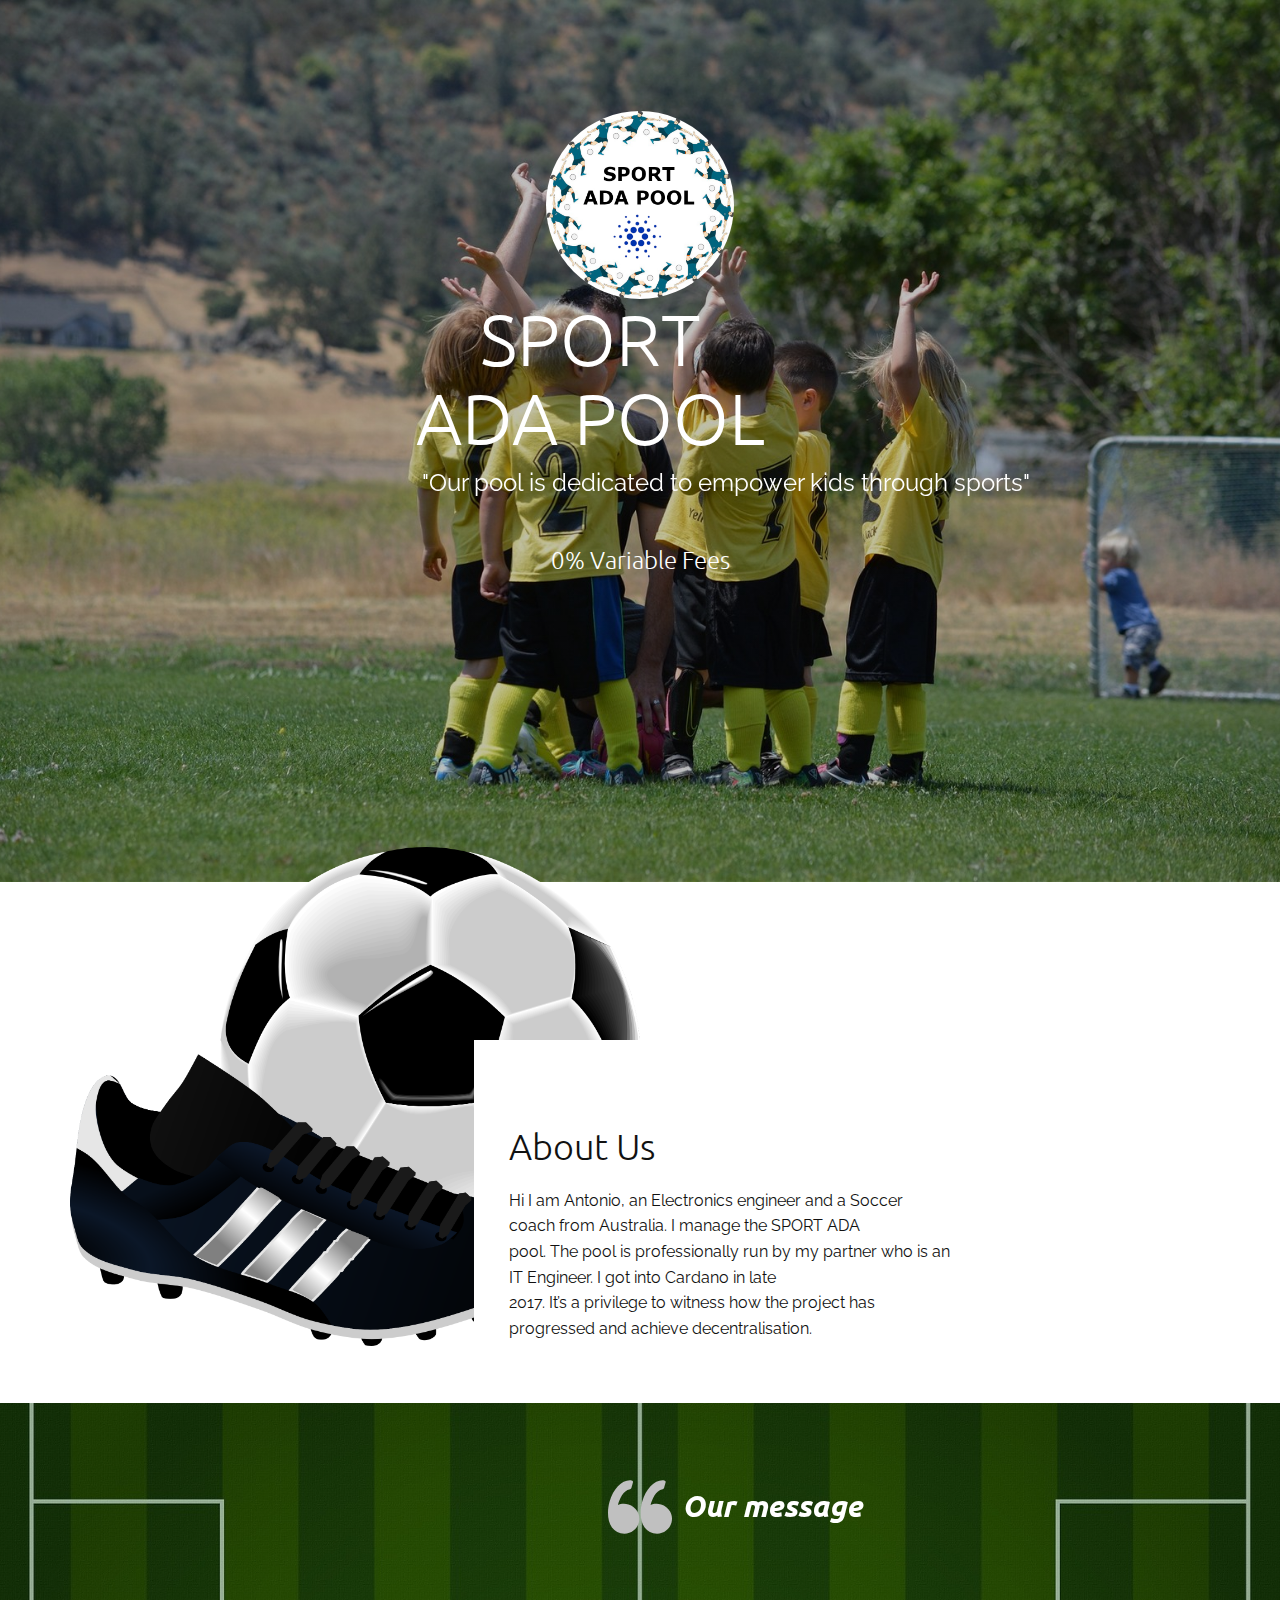
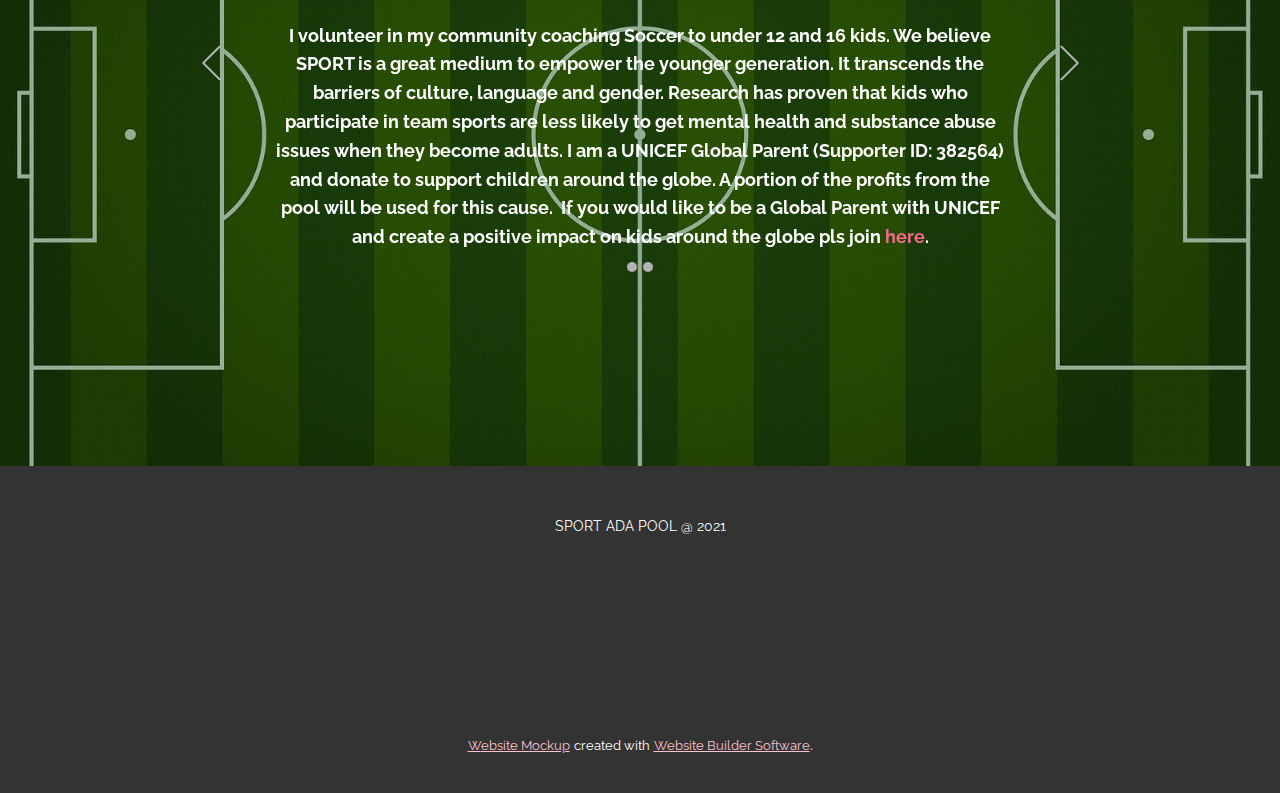
==== index.html @ 0da3d9bd "1st active site" ====
<!DOCTYPE html>
<html style="font-size: 16px;">
  <head>
    <meta name="viewport" content="width=device-width, initial-scale=1.0">
    <meta charset="utf-8">
    <meta name="keywords" content="About Us">
    <meta name="description" content="">
    <meta name="page_type" content="np-template-header-footer-from-plugin">
    <title>Page 1</title>
    <link rel="stylesheet" href="nicepage.css" media="screen">
<link rel="stylesheet" href="Page-1.css" media="screen">
    <script class="u-script" type="text/javascript" src="jquery.js" defer=""></script>
    <script class="u-script" type="text/javascript" src="nicepage.js" defer=""></script>
    <meta name="generator" content="Nicepage 3.3.3, nicepage.com">
    
    
    <link id="u-theme-google-font" rel="stylesheet" href="https://fonts.googleapis.com/css?family=Ubuntu:300,300i,400,400i,500,500i,700,700i|Raleway:100,100i,200,200i,300,300i,400,400i,500,500i,600,600i,700,700i,800,800i,900,900i">
    
    
    
    
    <script type="application/ld+json">{
		"@context": "http://schema.org",
		"@type": "Organization",
		"name": "",
		"url": "index.html"
}</script>
    <meta property="og:title" content="Page 1">
    <meta property="og:type" content="website">
    <meta name="theme-color" content="#f26a8c">
    <link rel="canonical" href="index.html">
    <meta property="og:url" content="index.html">
  </head>
  <body data-home-page="Page-1.html" data-home-page-title="Page 1" class="u-body u-overlap u-overlap-contrast u-overlap-transparent"><header class="u-align-left u-clearfix u-header u-header" id="sec-177f"><div class="u-clearfix u-sheet u-sheet-1"></div></header>
    <section class="u-clearfix u-image u-shading u-section-1" src="" data-image-width="1600" data-image-height="1067" id="sec-138b">
      <div class="u-clearfix u-sheet u-sheet-1">
        <div class="u-container-style u-group u-group-1">
          <div class="u-container-layout u-container-layout-1">
            <div alt="" class="u-image u-image-circle u-image-1" data-image-width="680" data-image-height="678"></div>
            <h1 class="u-align-center u-heading-font u-text u-title u-text-1">SPORT<br>ADA POOL
            </h1>
            <p class="u-align-right u-large-text u-text u-text-font u-text-variant u-text-2" data-animation-name="fadeIn" data-animation-duration="1000" data-animation-delay="0" data-animation-direction="Down">"Our pool is dedicated to empower kids through sports"</p>
            <h1 class="u-align-center u-heading-font u-text u-title u-text-3">0% Variable Fees</h1>
          </div>
        </div>
        <div class="u-clearfix u-custom-html u-expanded-width u-opacity u-opacity-75 u-custom-html-1">
          <iframe style="width:100%;height:50px" frameborder="0" scrolling="no" src="https://js.adapools.org/widget-wide.html?pool=9fa36f8ef20fb222a4cc159c14d8ba3375ea2b83093859cf006b8b19&amp;dark=true">&amp;amp;amp;amp;amp;amp;amp;amp;amp;amp;amp;amp;amp;amp;amp;amp;amp;amp;amp;amp;lt;a href="https://adapools.org/"&amp;amp;amp;amp;amp;amp;amp;amp;amp;amp;amp;amp;amp;amp;amp;amp;amp;amp;amp;amp;gt;ADApools - Cardano staking pools&amp;amp;amp;amp;amp;amp;amp;amp;amp;amp;amp;amp;amp;amp;amp;amp;amp;amp;amp;amp;lt;/a&amp;amp;amp;amp;amp;amp;amp;amp;amp;amp;amp;amp;amp;amp;amp;amp;amp;amp;amp;amp;gt;</iframe>
        </div>
      </div>
    </section>
    <section class="u-clearfix u-section-2" id="sec-ba29">
      <div class="u-clearfix u-sheet u-sheet-1">
        <img src="images/soccer-155947.png" alt="" class="u-image u-image-default u-image-1" data-image-width="1920" data-image-height="1681">
        <div class="u-clearfix u-expanded-width-md u-expanded-width-sm u-expanded-width-xs u-gutter-10 u-layout-wrap u-layout-wrap-1">
          <div class="u-layout">
            <div class="u-layout-row">
              <div class="u-container-style u-layout-cell u-right-cell u-size-60 u-layout-cell-1">
                <div class="u-container-layout u-container-layout-1">
                  <div class="u-container-style u-group u-white u-group-1">
                    <div class="u-container-layout u-container-layout-2">
                      <h2 class="u-text u-text-1">About Us</h2>
                      <p class="u-text u-text-2">Hi I am Antonio, an Electronics engineer and a Soccer coach from Australia. I manage the SPORT ADA<br>pool. The pool is professionally run by my partner who is an IT Engineer. I got into Cardano in late<br>2017. It’s a privilege to witness how the project has progressed and achieve decentralisation.
                      </p>
                    </div>
                  </div>
                </div>
              </div>
            </div>
          </div>
        </div>
      </div>
    </section>
    <section class="u-align-left u-clearfix u-image u-shading u-section-3" id="sec-13fc">
      <div class="u-clearfix u-sheet u-sheet-1">
        <div id="carousel-82ff" data-interval="5000" data-u-ride="carousel" class="u-carousel u-expanded-width-xs u-slider u-slider-1">
          <ol class="u-absolute-hcenter u-carousel-indicators u-carousel-indicators-1">
            <li data-u-target="#carousel-82ff" class="u-active u-grey-30 u-shape-circle" data-u-slide-to="0" style="width: 10px; height: 10px;"></li>
            <li data-u-target="#carousel-82ff" class="u-grey-30 u-shape-circle" data-u-slide-to="1" style="width: 10px; height: 10px;"></li>
          </ol>
          <div class="u-carousel-inner" role="listbox">
            <div class="u-active u-carousel-item u-container-style u-slide">
              <div class="u-container-layout u-valign-bottom u-container-layout-1"><span class="u-icon u-icon-circle u-text-grey-25 u-icon-1">
              <svg class="u-svg-link" preserveAspectRatio="xMidYMin slice" viewBox="0 0 95.333 95.332" style=""><use xmlns:xlink="http://www.w3.org/1999/xlink" xlink:href="#svg-3f56"></use></svg>
              <svg xmlns="http://www.w3.org/2000/svg" xmlns:xlink="http://www.w3.org/1999/xlink" version="1.1" xml:space="preserve" class="u-svg-content" viewBox="0 0 95.333 95.332" x="0px" y="0px" id="svg-3f56" style="enable-background:new 0 0 95.333 95.332;"><g><g><path d="M30.512,43.939c-2.348-0.676-4.696-1.019-6.98-1.019c-3.527,0-6.47,0.806-8.752,1.793    c2.2-8.054,7.485-21.951,18.013-23.516c0.975-0.145,1.774-0.85,2.04-1.799l2.301-8.23c0.194-0.696,0.079-1.441-0.318-2.045    s-1.035-1.007-1.75-1.105c-0.777-0.106-1.569-0.16-2.354-0.16c-12.637,0-25.152,13.19-30.433,32.076    c-3.1,11.08-4.009,27.738,3.627,38.223c4.273,5.867,10.507,9,18.529,9.313c0.033,0.001,0.065,0.002,0.098,0.002    c9.898,0,18.675-6.666,21.345-16.209c1.595-5.705,0.874-11.688-2.032-16.851C40.971,49.307,36.236,45.586,30.512,43.939z"></path><path d="M92.471,54.413c-2.875-5.106-7.61-8.827-13.334-10.474c-2.348-0.676-4.696-1.019-6.979-1.019    c-3.527,0-6.471,0.806-8.753,1.793c2.2-8.054,7.485-21.951,18.014-23.516c0.975-0.145,1.773-0.85,2.04-1.799l2.301-8.23    c0.194-0.696,0.079-1.441-0.318-2.045c-0.396-0.604-1.034-1.007-1.75-1.105c-0.776-0.106-1.568-0.16-2.354-0.16    c-12.637,0-25.152,13.19-30.434,32.076c-3.099,11.08-4.008,27.738,3.629,38.225c4.272,5.866,10.507,9,18.528,9.312    c0.033,0.001,0.065,0.002,0.099,0.002c9.897,0,18.675-6.666,21.345-16.209C96.098,65.559,95.376,59.575,92.471,54.413z"></path>
</g>
</g></svg>
            </span>
                <h3 class="u-text u-text-white u-text-1"><b>Our message</b>
                </h3>
                <p class="u-align-center u-large-text u-text u-text-variant u-text-white u-text-2"><b>I volunteer in my community coaching Soccer to under 12 and 16 kids. We believe SPORT is a great medium to empower the younger generation. It transcends the barriers of culture, language and gender. Research has proven that kids who participate in team sports are less likely to get mental health and substance abuse issues when they become adults. I am a UNICEF Global Parent (Supporter ID: 382564) and donate to support children around the globe. A portion of the profits from the pool will be used for this cause.&nbsp; If you would like to be a Global Parent with UNICEF and create a positive impact on kids around the globe pls join <a href="https://www.unicef.org.au/donate/donate-monthly" class="u-active-none u-border-none u-btn u-button-link u-button-style u-hover-none u-none u-text-palette-1-base u-btn-1" target="_blank">here</a>.</b>
                </p>
              </div>
            </div>
            <div class="u-align-center u-carousel-item u-container-style u-expanded-width-lg u-expanded-width-xl u-slide">
              <div class="u-container-layout u-valign-middle u-container-layout-2"><span class="u-icon u-icon-circle u-text-grey-25 u-icon-2">
              <svg class="u-svg-link" preserveAspectRatio="xMidYMin slice" viewBox="0 0 95.333 95.332" style=""><use xmlns:xlink="http://www.w3.org/1999/xlink" xlink:href="#svg-c304"></use></svg>
              <svg xmlns="http://www.w3.org/2000/svg" xmlns:xlink="http://www.w3.org/1999/xlink" version="1.1" xml:space="preserve" class="u-svg-content" viewBox="0 0 95.333 95.332" x="0px" y="0px" id="svg-c304" style="enable-background:new 0 0 95.333 95.332;"><g><g><path d="M30.512,43.939c-2.348-0.676-4.696-1.019-6.98-1.019c-3.527,0-6.47,0.806-8.752,1.793    c2.2-8.054,7.485-21.951,18.013-23.516c0.975-0.145,1.774-0.85,2.04-1.799l2.301-8.23c0.194-0.696,0.079-1.441-0.318-2.045    s-1.035-1.007-1.75-1.105c-0.777-0.106-1.569-0.16-2.354-0.16c-12.637,0-25.152,13.19-30.433,32.076    c-3.1,11.08-4.009,27.738,3.627,38.223c4.273,5.867,10.507,9,18.529,9.313c0.033,0.001,0.065,0.002,0.098,0.002    c9.898,0,18.675-6.666,21.345-16.209c1.595-5.705,0.874-11.688-2.032-16.851C40.971,49.307,36.236,45.586,30.512,43.939z"></path><path d="M92.471,54.413c-2.875-5.106-7.61-8.827-13.334-10.474c-2.348-0.676-4.696-1.019-6.979-1.019    c-3.527,0-6.471,0.806-8.753,1.793c2.2-8.054,7.485-21.951,18.014-23.516c0.975-0.145,1.773-0.85,2.04-1.799l2.301-8.23    c0.194-0.696,0.079-1.441-0.318-2.045c-0.396-0.604-1.034-1.007-1.75-1.105c-0.776-0.106-1.568-0.16-2.354-0.16    c-12.637,0-25.152,13.19-30.434,32.076c-3.099,11.08-4.008,27.738,3.629,38.225c4.272,5.866,10.507,9,18.528,9.312    c0.033,0.001,0.065,0.002,0.099,0.002c9.897,0,18.675-6.666,21.345-16.209C96.098,65.559,95.376,59.575,92.471,54.413z"></path>
</g>
</g></svg>
            </span>
                <p class="u-align-center u-large-text u-text u-text-variant u-text-3">"Lorem ipsum dolor sit amet, consectetur adipiscing elit, sed do eiusmod tempor incididunt ut labore et dolore magna aliqua. Ut enim ad minim veniam, quis nostrud exercitation ullamco laboris nisi ut aliquip ex ea commodo consequat. Duis aute irure dolor in reprehenderit in voluptate velit esse cillum dolore eu fugiat nulla pariatur.</p>
                <h6 class="u-align-center u-text u-text-4">President, CEO</h6>
                <h4 class="u-align-center u-text u-text-5">Connor Quinn<br>
                </h4>
              </div>
            </div>
          </div>
          <a class="u-absolute-vcenter u-carousel-control u-carousel-control-prev u-text-grey-30 u-carousel-control-1" href="#carousel-82ff" role="button" data-u-slide="prev">
            <span aria-hidden="true">
              <svg viewBox="0 0 477.175 477.175"><path d="M145.188,238.575l215.5-215.5c5.3-5.3,5.3-13.8,0-19.1s-13.8-5.3-19.1,0l-225.1,225.1c-5.3,5.3-5.3,13.8,0,19.1l225.1,225
                    c2.6,2.6,6.1,4,9.5,4s6.9-1.3,9.5-4c5.3-5.3,5.3-13.8,0-19.1L145.188,238.575z"></path></svg>
            </span>
            <span class="sr-only">+Previous</span>
          </a>
          <a class="u-absolute-vcenter u-carousel-control u-carousel-control-next u-text-grey-30 u-carousel-control-2" href="#carousel-82ff" role="button" data-u-slide="next">
            <span aria-hidden="true">
              <svg viewBox="0 0 477.175 477.175"><path d="M360.731,229.075l-225.1-225.1c-5.3-5.3-13.8-5.3-19.1,0s-5.3,13.8,0,19.1l215.5,215.5l-215.5,215.5
                    c-5.3,5.3-5.3,13.8,0,19.1c2.6,2.6,6.1,4,9.5,4c3.4,0,6.9-1.3,9.5-4l225.1-225.1C365.931,242.875,365.931,234.275,360.731,229.075z"></path></svg>
            </span>
            <span class="sr-only">+Next</span>
          </a>
        </div>
      </div>
    </section>
    
    
    <footer class="u-align-center u-clearfix u-footer u-grey-80 u-footer" id="sec-0db4"><div class="u-clearfix u-sheet u-sheet-1">
        <p class="u-small-text u-text u-text-variant u-text-1">SPORT ADA POOL @ 2021</p>
      </div></footer>
    <section class="u-backlink u-clearfix u-grey-80">
      <a class="u-link" href="https://nicepage.com/website-mockup" target="_blank">
        <span>Website Mockup</span>
      </a>
      <p class="u-text">
        <span>created with</span>
      </p>
      <a class="u-link" href="https://nicepage.com/" target="_blank">
        <span>Website Builder Software</span>
      </a>. 
    </section>
  </body>
</html>
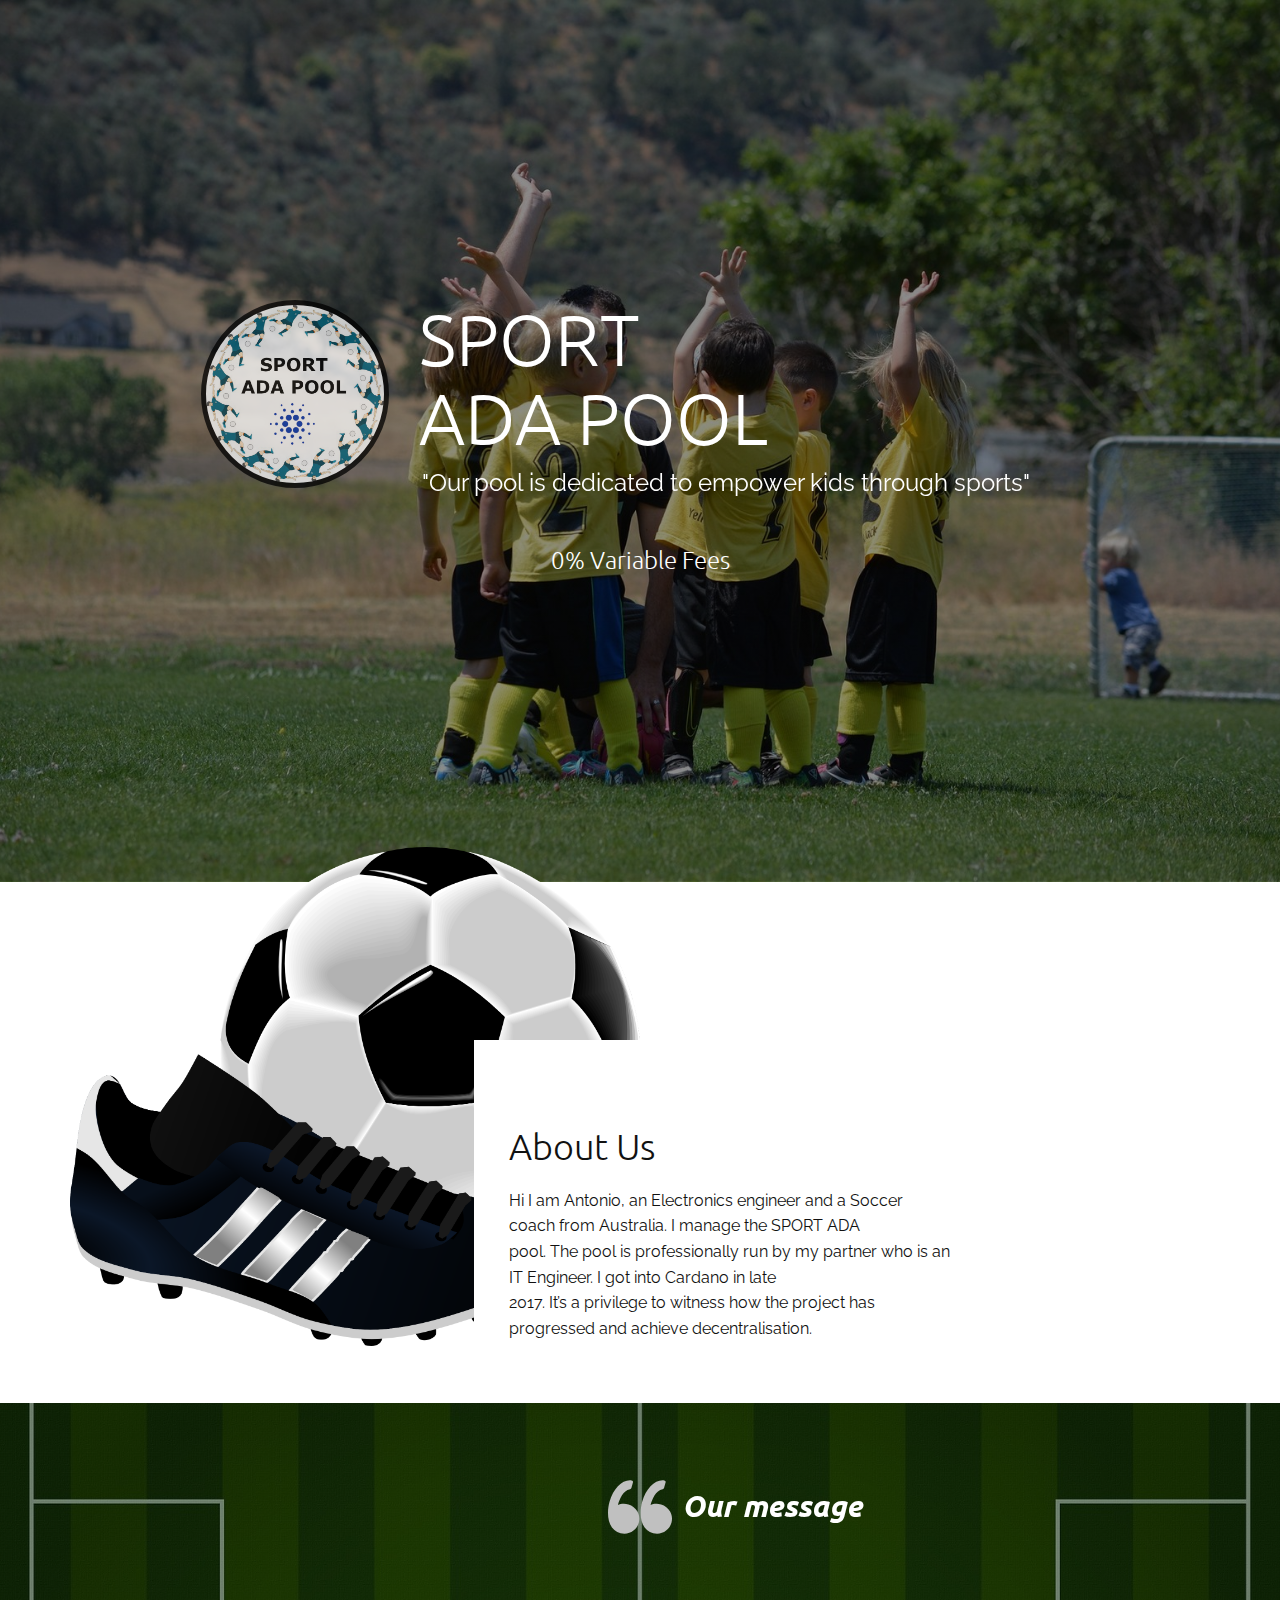
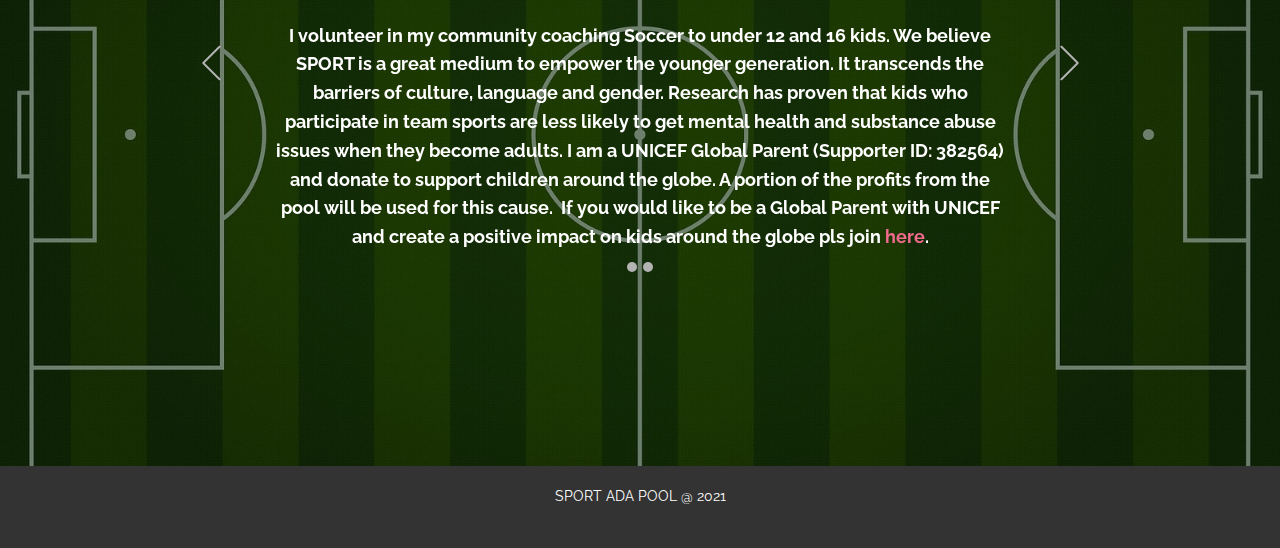
==== commit bfbe18eb: "m" ====
--- a/index.html
+++ b/index.html
@@ -6,12 +6,13 @@
     <meta name="keywords" content="About Us">
     <meta name="description" content="">
     <meta name="page_type" content="np-template-header-footer-from-plugin">
-    <title>Page 1</title>
+    <title>SPORT ADA POOL</title>
     <link rel="stylesheet" href="nicepage.css" media="screen">
-<link rel="stylesheet" href="Page-1.css" media="screen">
+<link rel="stylesheet" href="SPORT-ADA-POOL.css" media="screen">
     <script class="u-script" type="text/javascript" src="jquery.js" defer=""></script>
     <script class="u-script" type="text/javascript" src="nicepage.js" defer=""></script>
     <meta name="generator" content="Nicepage 3.3.3, nicepage.com">
+    <link rel="icon" href="images/favicon.jpg">
     
     
     <link id="u-theme-google-font" rel="stylesheet" href="https://fonts.googleapis.com/css?family=Ubuntu:300,300i,400,400i,500,500i,700,700i|Raleway:100,100i,200,200i,300,300i,400,400i,500,500i,600,600i,700,700i,800,800i,900,900i">
@@ -22,24 +23,24 @@
     <script type="application/ld+json">{
 		"@context": "http://schema.org",
 		"@type": "Organization",
-		"name": "",
+		"name": "SPORT ADA POOL",
 		"url": "index.html"
 }</script>
-    <meta property="og:title" content="Page 1">
+    <meta property="og:title" content="SPORT ADA POOL">
     <meta property="og:type" content="website">
     <meta name="theme-color" content="#f26a8c">
     <link rel="canonical" href="index.html">
     <meta property="og:url" content="index.html">
   </head>
-  <body data-home-page="Page-1.html" data-home-page-title="Page 1" class="u-body u-overlap u-overlap-contrast u-overlap-transparent"><header class="u-align-left u-clearfix u-header u-header" id="sec-177f"><div class="u-clearfix u-sheet u-sheet-1"></div></header>
+  <body data-home-page="SPORT-ADA-POOL.html" data-home-page-title="SPORT ADA POOL" class="u-body u-overlap u-overlap-contrast u-overlap-transparent"><header class="u-align-left u-clearfix u-header u-header" id="sec-177f"><div class="u-clearfix u-sheet u-sheet-1"></div></header>
     <section class="u-clearfix u-image u-shading u-section-1" src="" data-image-width="1600" data-image-height="1067" id="sec-138b">
       <div class="u-clearfix u-sheet u-sheet-1">
         <div class="u-container-style u-group u-group-1">
           <div class="u-container-layout u-container-layout-1">
-            <div alt="" class="u-image u-image-circle u-image-1" data-image-width="680" data-image-height="678"></div>
-            <h1 class="u-align-center u-heading-font u-text u-title u-text-1">SPORT<br>ADA POOL
+            <h1 class="u-align-left u-heading-font u-text u-title u-text-1">SPORT<br>ADA POOL
             </h1>
             <p class="u-align-right u-large-text u-text u-text-font u-text-variant u-text-2" data-animation-name="fadeIn" data-animation-duration="1000" data-animation-delay="0" data-animation-direction="Down">"Our pool is dedicated to empower kids through sports"</p>
+            <div alt="" class="u-border-5 u-border-black u-image u-image-circle u-opacity u-opacity-75 u-image-1" data-image-width="680" data-image-height="678"></div>
             <h1 class="u-align-center u-heading-font u-text u-title u-text-3">0% Variable Fees</h1>
           </div>
         </div>
@@ -127,16 +128,5 @@
     <footer class="u-align-center u-clearfix u-footer u-grey-80 u-footer" id="sec-0db4"><div class="u-clearfix u-sheet u-sheet-1">
         <p class="u-small-text u-text u-text-variant u-text-1">SPORT ADA POOL @ 2021</p>
       </div></footer>
-    <section class="u-backlink u-clearfix u-grey-80">
-      <a class="u-link" href="https://nicepage.com/website-mockup" target="_blank">
-        <span>Website Mockup</span>
-      </a>
-      <p class="u-text">
-        <span>created with</span>
-      </p>
-      <a class="u-link" href="https://nicepage.com/" target="_blank">
-        <span>Website Builder Software</span>
-      </a>. 
-    </section>
   </body>
 </html>--- a/nicepage.css
+++ b/nicepage.css
@@ -31251,12 +31251,12 @@
 }
 
 .u-footer .u-sheet-1 {
-  min-height: 230px;
+  min-height: 81px;
 }
 
 .u-footer .u-text-1 {
   width: 417px;
-  margin: 49px auto 60px;
+  margin: 19px auto 41px;
 }
 
 
--- a/SPORT-ADA-POOL.css
+++ b/SPORT-ADA-POOL.css
@@ -0,0 +1,450 @@
+.u-section-1 {
+  background-image: linear-gradient(0deg, rgba(0,0,0,0.45), rgba(0,0,0,0.45)), url("images/team-2444978_1920.jpg");
+  background-position: 50% 50%;
+}
+
+.u-section-1 .u-sheet-1 {
+  min-height: 881px;
+}
+
+.u-section-1 .u-group-1 {
+  width: 900px;
+  min-height: 720px;
+  margin: 31px auto 0;
+}
+
+.u-section-1 .u-container-layout-1 {
+  padding: 30px 60px;
+}
+
+.u-section-1 .u-text-1 {
+  margin: 238px 0 0 169px;
+}
+
+.u-section-1 .u-text-2 {
+  font-size: 1.5rem;
+  animation-duration: 1000ms;
+  margin: 7px 0 0;
+}
+
+.u-section-1 .u-image-1 {
+  width: 188px;
+  height: 188px;
+  background-image: url("images/hires.jpg");
+  background-position: 50% 50%;
+  margin: -203px auto 0 -49px;
+}
+
+.u-section-1 .u-text-3 {
+  font-size: 1.5rem;
+  width: 417px;
+  margin: 58px auto 0;
+}
+
+.u-section-1 .u-custom-html-1 {
+  min-height: 57px;
+  margin-top: 30px;
+  margin-bottom: 43px;
+}
+
+@media (max-width: 1199px) {
+  .u-section-1 .u-sheet-1 {
+    min-height: 726px;
+  }
+
+  .u-section-1 .u-image-1 {
+    margin-top: -73px;
+    margin-right: -34px;
+    margin-left: auto;
+  }
+
+  .u-section-1 .u-text-3 {
+    margin-top: -72px;
+  }
+
+  .u-section-1 .u-custom-html-1 {
+    min-height: 156px;
+    margin-top: -16px;
+    margin-bottom: 0;
+    height: auto;
+  }
+}
+
+@media (max-width: 991px) {
+  .u-section-1 .u-sheet-1 {
+    min-height: 556px;
+  }
+
+  .u-section-1 .u-group-1 {
+    width: 720px;
+  }
+
+  .u-section-1 .u-container-layout-1 {
+    padding-left: 30px;
+    padding-right: 30px;
+  }
+
+  .u-section-1 .u-text-1 {
+    margin-left: 49px;
+  }
+
+  .u-section-1 .u-image-1 {
+    margin-right: 0;
+  }
+}
+
+@media (max-width: 767px) {
+  .u-section-1 .u-sheet-1 {
+    min-height: 417px;
+  }
+
+  .u-section-1 .u-group-1 {
+    width: 540px;
+  }
+
+  .u-section-1 .u-container-layout-1 {
+    padding-left: 10px;
+    padding-right: 10px;
+  }
+
+  .u-section-1 .u-text-1 {
+    margin-left: 0;
+  }
+}
+
+@media (max-width: 575px) {
+  .u-section-1 .u-sheet-1 {
+    min-height: 263px;
+  }
+
+  .u-section-1 .u-group-1 {
+    width: 340px;
+  }
+
+  .u-section-1 .u-text-3 {
+    width: 320px;
+  }
+}.u-section-2 .u-sheet-1 {
+  min-height: 521px;
+}
+
+.u-section-2 .u-image-1 {
+  width: 570px;
+  height: 499px;
+  margin: -35px auto 0 0;
+}
+
+.u-section-2 .u-layout-wrap-1 {
+  width: 766px;
+  margin: -356px 0 0 auto;
+}
+
+.u-section-2 .u-layout-cell-1 {
+  min-height: 423px;
+}
+
+.u-section-2 .u-container-layout-1 {
+  padding: 30px;
+}
+
+.u-section-2 .u-group-1 {
+  width: 537px;
+  min-height: 333px;
+  background-image: none;
+  margin: 20px auto 0 0;
+}
+
+.u-section-2 .u-container-layout-2 {
+  padding: 30px 60px 30px 35px;
+}
+
+.u-section-2 .u-text-1 {
+  margin: 55px 0 0;
+}
+
+.u-section-2 .u-text-2 {
+  margin: 20px 0 0;
+}
+
+@media (max-width: 1199px) {
+  .u-section-2 .u-sheet-1 {
+    min-height: 628px;
+  }
+
+  .u-section-2 .u-image-1 {
+    width: 470px;
+    height: 411px;
+  }
+
+  .u-section-2 .u-layout-wrap-1 {
+    width: 820px;
+    margin-top: -268px;
+    margin-left: 60px;
+  }
+
+  .u-section-2 .u-group-1 {
+    width: 443px;
+    margin-left: -101px;
+  }
+}
+
+@media (max-width: 991px) {
+  .u-section-2 .u-sheet-1 {
+    min-height: 580px;
+  }
+
+  .u-section-2 .u-image-1 {
+    width: 360px;
+    height: 315px;
+  }
+
+  .u-section-2 .u-layout-wrap-1 {
+    margin-top: -172px;
+    margin-right: initial;
+    margin-left: initial;
+    width: auto;
+  }
+
+  .u-section-2 .u-layout-cell-1 {
+    min-height: 491px;
+  }
+
+  .u-section-2 .u-group-1 {
+    width: 416px;
+    margin-top: 38px;
+    margin-left: -86px;
+  }
+
+  .u-section-2 .u-container-layout-2 {
+    padding-left: 30px;
+    padding-right: 30px;
+  }
+}
+
+@media (max-width: 767px) {
+  .u-section-2 .u-sheet-1 {
+    min-height: 592px;
+  }
+
+  .u-section-2 .u-layout-wrap-1 {
+    margin-top: -93px;
+    width: auto;
+    margin-right: initial;
+    margin-left: initial;
+  }
+
+  .u-section-2 .u-layout-cell-1 {
+    min-height: 100px;
+  }
+
+  .u-section-2 .u-container-layout-1 {
+    padding-left: 10px;
+    padding-right: 10px;
+  }
+
+  .u-section-2 .u-group-1 {
+    width: 390px;
+    margin-top: -113px;
+    margin-left: auto;
+  }
+
+  .u-section-2 .u-container-layout-2 {
+    padding-left: 10px;
+    padding-right: 10px;
+  }
+}
+
+@media (max-width: 575px) {
+  .u-section-2 .u-sheet-1 {
+    min-height: 581px;
+  }
+
+  .u-section-2 .u-image-1 {
+    width: 340px;
+    height: 298px;
+  }
+
+  .u-section-2 .u-layout-wrap-1 {
+    margin-top: -6px;
+    width: auto;
+    margin-right: initial;
+    margin-left: initial;
+  }
+
+  .u-section-2 .u-layout-cell-1 {
+    min-height: auto;
+  }
+
+  .u-section-2 .u-group-1 {
+    width: 302px;
+  }
+}.u-section-3 {
+  background-image: linear-gradient(0deg, rgba(0,0,0,0.45), rgba(0,0,0,0.45)), url("images/soccer-field-4321814_1920.jpg");
+  background-position: 50% 50%;
+}
+
+.u-section-3 .u-sheet-1 {
+  min-height: 663px;
+}
+
+.u-section-3 .u-slider-1 {
+  min-height: 431px;
+  width: 893px;
+  margin: 42px auto 60px;
+}
+
+.u-section-3 .u-carousel-indicators-1 {
+  position: absolute;
+  bottom: 10px;
+}
+
+.u-section-3 .u-container-layout-1 {
+  padding: 30px 80px;
+}
+
+.u-section-3 .u-icon-1 {
+  height: 64px;
+  width: 64px;
+  margin: 0 auto;
+}
+
+.u-section-3 .u-text-1 {
+  font-style: italic;
+  margin: -51px 144px 0 408px;
+}
+
+.u-section-3 .u-text-2 {
+  font-size: 1.125rem;
+  margin: 98px 0 0;
+}
+
+.u-section-3 .u-btn-1 {
+  margin-top: 196px;
+  padding: 0;
+}
+
+.u-section-3 .u-container-layout-2 {
+  padding: 30px 80px;
+}
+
+.u-section-3 .u-icon-2 {
+  height: 64px;
+  width: 64px;
+  margin: 0 auto;
+}
+
+.u-section-3 .u-text-3 {
+  font-size: 1.125rem;
+  margin: 0 -80px;
+}
+
+.u-section-3 .u-text-4 {
+  font-weight: 700;
+  width: 232px;
+  margin: 35px auto 0;
+}
+
+.u-section-3 .u-text-5 {
+  width: 191px;
+  margin: 15px auto 0;
+}
+
+.u-section-3 .u-carousel-control-1 {
+  width: 35px;
+  height: 35px;
+}
+
+.u-section-3 .u-carousel-control-2 {
+  width: 35px;
+  height: 35px;
+}
+
+@media (max-width: 1199px) {
+  .u-section-3 .u-sheet-1 {
+    min-height: 547px;
+  }
+
+  .u-section-3 .u-text-1 {
+    margin-top: -42px;
+    margin-right: 114px;
+    margin-left: 308px;
+  }
+
+  .u-section-3 .u-text-2 {
+    margin-top: 26px;
+  }
+
+  .u-section-3 .u-text-3 {
+    margin-left: 0;
+    margin-right: 0;
+  }
+}
+
+@media (max-width: 991px) {
+  .u-section-3 .u-sheet-1 {
+    min-height: 419px;
+  }
+
+  .u-section-3 .u-slider-1 {
+    width: 720px;
+  }
+
+  .u-section-3 .u-container-layout-1 {
+    padding-left: 55px;
+    padding-right: 55px;
+  }
+
+  .u-section-3 .u-text-1 {
+    margin-right: 96px;
+    margin-left: 232px;
+  }
+
+  .u-section-3 .u-container-layout-2 {
+    padding-left: 55px;
+    padding-right: 55px;
+  }
+}
+
+@media (max-width: 767px) {
+  .u-section-3 .u-sheet-1 {
+    min-height: 314px;
+  }
+
+  .u-section-3 .u-slider-1 {
+    width: 540px;
+  }
+
+  .u-section-3 .u-container-layout-1 {
+    padding-left: 10px;
+    padding-right: 10px;
+  }
+
+  .u-section-3 .u-text-1 {
+    margin-right: 76px;
+    margin-left: 92px;
+  }
+
+  .u-section-3 .u-container-layout-2 {
+    padding-left: 10px;
+    padding-right: 10px;
+  }
+}
+
+@media (max-width: 575px) {
+  .u-section-3 .u-sheet-1 {
+    min-height: 198px;
+  }
+
+  .u-section-3 .u-slider-1 {
+    min-height: 565px;
+    height: auto;
+    margin-right: initial;
+    margin-left: initial;
+    width: auto;
+  }
+
+  .u-section-3 .u-text-1 {
+    margin-right: 47px;
+    margin-left: 0;
+  }
+}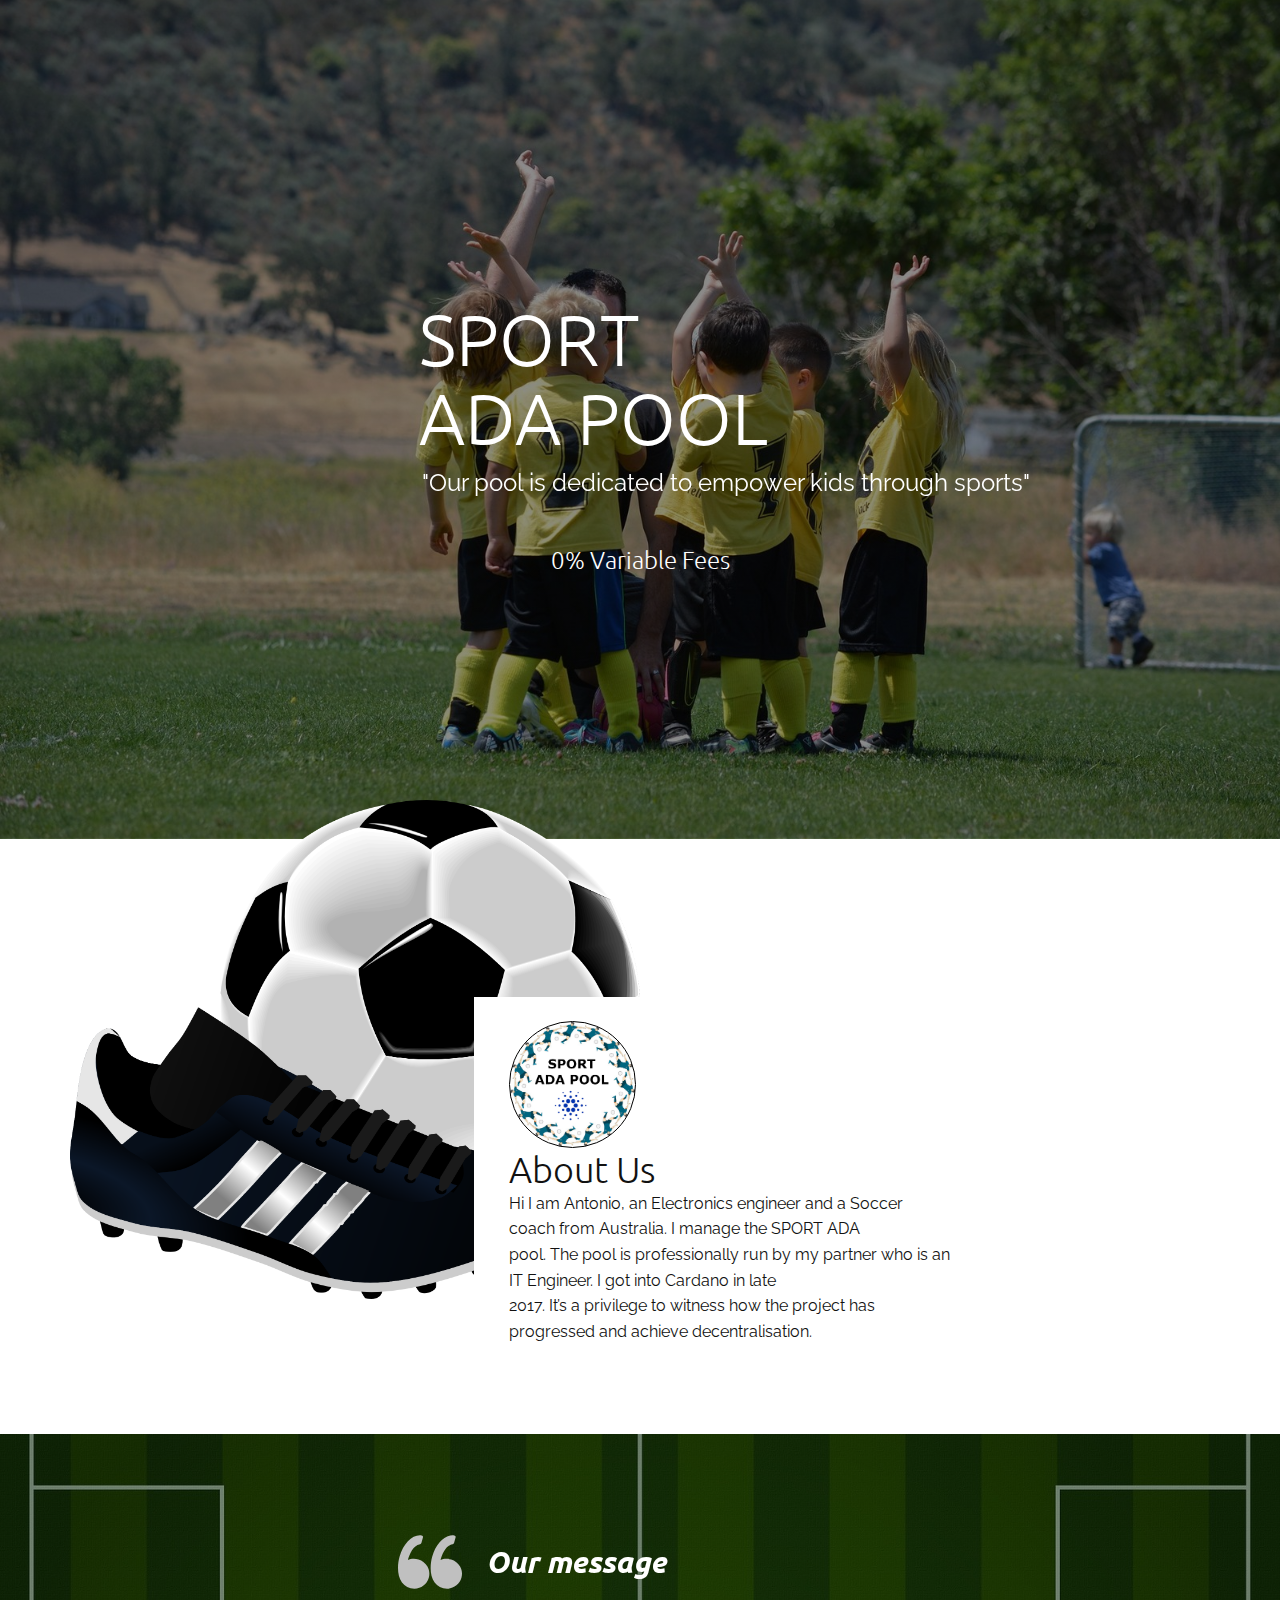
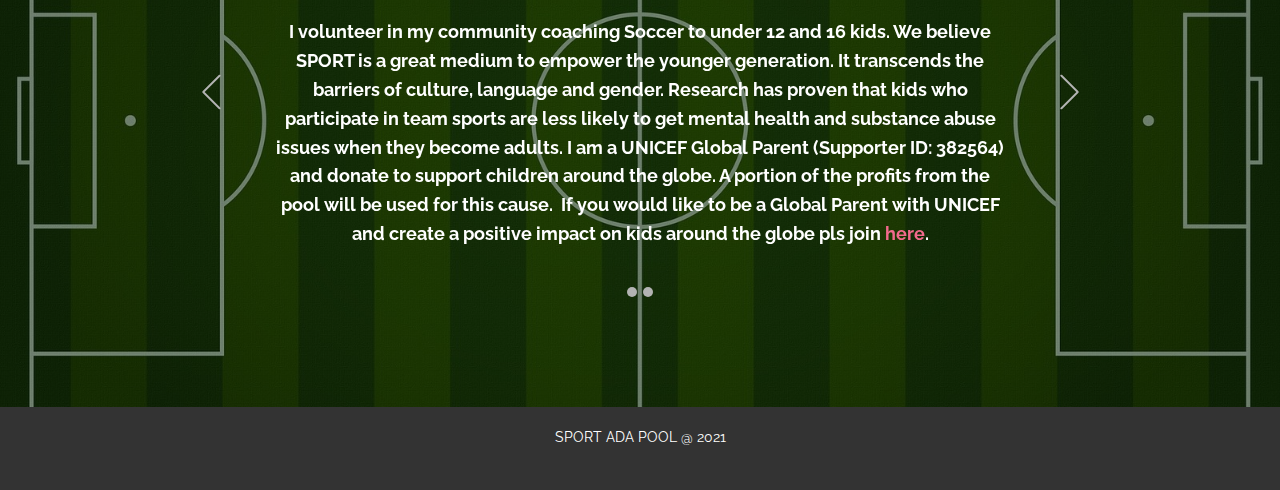
==== commit 3df7ab76: "m" ====
--- a/index.html
+++ b/index.html
@@ -40,12 +40,11 @@
             <h1 class="u-align-left u-heading-font u-text u-title u-text-1">SPORT<br>ADA POOL
             </h1>
             <p class="u-align-right u-large-text u-text u-text-font u-text-variant u-text-2" data-animation-name="fadeIn" data-animation-duration="1000" data-animation-delay="0" data-animation-direction="Down">"Our pool is dedicated to empower kids through sports"</p>
-            <div alt="" class="u-border-5 u-border-black u-image u-image-circle u-opacity u-opacity-75 u-image-1" data-image-width="680" data-image-height="678"></div>
             <h1 class="u-align-center u-heading-font u-text u-title u-text-3">0% Variable Fees</h1>
           </div>
         </div>
         <div class="u-clearfix u-custom-html u-expanded-width u-opacity u-opacity-75 u-custom-html-1">
-          <iframe style="width:100%;height:50px" frameborder="0" scrolling="no" src="https://js.adapools.org/widget-wide.html?pool=9fa36f8ef20fb222a4cc159c14d8ba3375ea2b83093859cf006b8b19&amp;dark=true">&amp;amp;amp;amp;amp;amp;amp;amp;amp;amp;amp;amp;amp;amp;amp;amp;amp;amp;amp;amp;lt;a href="https://adapools.org/"&amp;amp;amp;amp;amp;amp;amp;amp;amp;amp;amp;amp;amp;amp;amp;amp;amp;amp;amp;amp;gt;ADApools - Cardano staking pools&amp;amp;amp;amp;amp;amp;amp;amp;amp;amp;amp;amp;amp;amp;amp;amp;amp;amp;amp;amp;lt;/a&amp;amp;amp;amp;amp;amp;amp;amp;amp;amp;amp;amp;amp;amp;amp;amp;amp;amp;amp;amp;gt;</iframe>
+          <iframe style="width:100%;height:50px" frameborder="0" scrolling="no" src="https://js.adapools.org/widget-wide.html?pool=9fa36f8ef20fb222a4cc159c14d8ba3375ea2b83093859cf006b8b19&amp;dark=true">&amp;amp;amp;amp;amp;amp;amp;amp;amp;amp;amp;amp;amp;amp;amp;amp;amp;amp;amp;amp;amp;amp;lt;a href="https://adapools.org/"&amp;amp;amp;amp;amp;amp;amp;amp;amp;amp;amp;amp;amp;amp;amp;amp;amp;amp;amp;amp;amp;amp;gt;ADApools - Cardano staking pools&amp;amp;amp;amp;amp;amp;amp;amp;amp;amp;amp;amp;amp;amp;amp;amp;amp;amp;amp;amp;amp;amp;lt;/a&amp;amp;amp;amp;amp;amp;amp;amp;amp;amp;amp;amp;amp;amp;amp;amp;amp;amp;amp;amp;amp;amp;gt;</iframe>
         </div>
       </div>
     </section>
@@ -59,6 +58,7 @@
                 <div class="u-container-layout u-container-layout-1">
                   <div class="u-container-style u-group u-white u-group-1">
                     <div class="u-container-layout u-container-layout-2">
+                      <div alt="" class="u-border-1 u-border-black u-image u-image-circle u-image-2" data-image-width="680" data-image-height="678"></div>
                       <h2 class="u-text u-text-1">About Us</h2>
                       <p class="u-text u-text-2">Hi I am Antonio, an Electronics engineer and a Soccer coach from Australia. I manage the SPORT ADA<br>pool. The pool is professionally run by my partner who is an IT Engineer. I got into Cardano in late<br>2017. It’s a privilege to witness how the project has progressed and achieve decentralisation.
                       </p>
@@ -80,7 +80,7 @@
           </ol>
           <div class="u-carousel-inner" role="listbox">
             <div class="u-active u-carousel-item u-container-style u-slide">
-              <div class="u-container-layout u-valign-bottom u-container-layout-1"><span class="u-icon u-icon-circle u-text-grey-25 u-icon-1">
+              <div class="u-container-layout u-container-layout-1"><span class="u-icon u-icon-circle u-text-grey-25 u-icon-1">
               <svg class="u-svg-link" preserveAspectRatio="xMidYMin slice" viewBox="0 0 95.333 95.332" style=""><use xmlns:xlink="http://www.w3.org/1999/xlink" xlink:href="#svg-3f56"></use></svg>
               <svg xmlns="http://www.w3.org/2000/svg" xmlns:xlink="http://www.w3.org/1999/xlink" version="1.1" xml:space="preserve" class="u-svg-content" viewBox="0 0 95.333 95.332" x="0px" y="0px" id="svg-3f56" style="enable-background:new 0 0 95.333 95.332;"><g><g><path d="M30.512,43.939c-2.348-0.676-4.696-1.019-6.98-1.019c-3.527,0-6.47,0.806-8.752,1.793    c2.2-8.054,7.485-21.951,18.013-23.516c0.975-0.145,1.774-0.85,2.04-1.799l2.301-8.23c0.194-0.696,0.079-1.441-0.318-2.045    s-1.035-1.007-1.75-1.105c-0.777-0.106-1.569-0.16-2.354-0.16c-12.637,0-25.152,13.19-30.433,32.076    c-3.1,11.08-4.009,27.738,3.627,38.223c4.273,5.867,10.507,9,18.529,9.313c0.033,0.001,0.065,0.002,0.098,0.002    c9.898,0,18.675-6.666,21.345-16.209c1.595-5.705,0.874-11.688-2.032-16.851C40.971,49.307,36.236,45.586,30.512,43.939z"></path><path d="M92.471,54.413c-2.875-5.106-7.61-8.827-13.334-10.474c-2.348-0.676-4.696-1.019-6.979-1.019    c-3.527,0-6.471,0.806-8.753,1.793c2.2-8.054,7.485-21.951,18.014-23.516c0.975-0.145,1.773-0.85,2.04-1.799l2.301-8.23    c0.194-0.696,0.079-1.441-0.318-2.045c-0.396-0.604-1.034-1.007-1.75-1.105c-0.776-0.106-1.568-0.16-2.354-0.16    c-12.637,0-25.152,13.19-30.434,32.076c-3.099,11.08-4.008,27.738,3.629,38.225c4.272,5.866,10.507,9,18.528,9.312    c0.033,0.001,0.065,0.002,0.099,0.002c9.897,0,18.675-6.666,21.345-16.209C96.098,65.559,95.376,59.575,92.471,54.413z"></path>
 </g>
--- a/SPORT-ADA-POOL.css
+++ b/SPORT-ADA-POOL.css
@@ -4,7 +4,7 @@
 }
 
 .u-section-1 .u-sheet-1 {
-  min-height: 881px;
+  min-height: 838px;
 }
 
 .u-section-1 .u-group-1 {
@@ -27,35 +27,22 @@
   margin: 7px 0 0;
 }
 
-.u-section-1 .u-image-1 {
-  width: 188px;
-  height: 188px;
-  background-image: url("images/hires.jpg");
-  background-position: 50% 50%;
-  margin: -203px auto 0 -49px;
-}
-
 .u-section-1 .u-text-3 {
   font-size: 1.5rem;
   width: 417px;
-  margin: 58px auto 0;
+  margin: 43px auto 0;
 }
 
 .u-section-1 .u-custom-html-1 {
   min-height: 57px;
-  margin-top: 30px;
-  margin-bottom: 43px;
+  margin-top: -15px;
+  margin-bottom: 45px;
+  height: auto;
 }
 
 @media (max-width: 1199px) {
   .u-section-1 .u-sheet-1 {
-    min-height: 726px;
-  }
-
-  .u-section-1 .u-image-1 {
-    margin-top: -73px;
-    margin-right: -34px;
-    margin-left: auto;
+    min-height: 691px;
   }
 
   .u-section-1 .u-text-3 {
@@ -66,13 +53,12 @@
     min-height: 156px;
     margin-top: -16px;
     margin-bottom: 0;
-    height: auto;
   }
 }
 
 @media (max-width: 991px) {
   .u-section-1 .u-sheet-1 {
-    min-height: 556px;
+    min-height: 529px;
   }
 
   .u-section-1 .u-group-1 {
@@ -87,15 +73,11 @@
   .u-section-1 .u-text-1 {
     margin-left: 49px;
   }
-
-  .u-section-1 .u-image-1 {
-    margin-right: 0;
-  }
 }
 
 @media (max-width: 767px) {
   .u-section-1 .u-sheet-1 {
-    min-height: 417px;
+    min-height: 397px;
   }
 
   .u-section-1 .u-group-1 {
@@ -114,7 +96,7 @@
 
 @media (max-width: 575px) {
   .u-section-1 .u-sheet-1 {
-    min-height: 263px;
+    min-height: 250px;
   }
 
   .u-section-1 .u-group-1 {
@@ -125,22 +107,22 @@
     width: 320px;
   }
 }.u-section-2 .u-sheet-1 {
-  min-height: 521px;
+  min-height: 592px;
 }
 
 .u-section-2 .u-image-1 {
   width: 570px;
   height: 499px;
-  margin: -35px auto 0 0;
+  margin: -39px auto 0 0;
 }
 
 .u-section-2 .u-layout-wrap-1 {
   width: 766px;
-  margin: -356px 0 0 auto;
+  margin: -352px 0 30px auto;
 }
 
 .u-section-2 .u-layout-cell-1 {
-  min-height: 423px;
+  min-height: 464px;
 }
 
 .u-section-2 .u-container-layout-1 {
@@ -149,7 +131,7 @@
 
 .u-section-2 .u-group-1 {
   width: 537px;
-  min-height: 333px;
+  min-height: 374px;
   background-image: none;
   margin: 20px auto 0 0;
 }
@@ -158,12 +140,20 @@
   padding: 30px 60px 30px 35px;
 }
 
+.u-section-2 .u-image-2 {
+  width: 127px;
+  height: 127px;
+  background-image: url("images/hires.jpg");
+  background-position: 50% 50%;
+  margin: -6px auto 0 0;
+}
+
 .u-section-2 .u-text-1 {
-  margin: 55px 0 0;
+  margin: 0;
 }
 
 .u-section-2 .u-text-2 {
-  margin: 20px 0 0;
+  margin: 0;
 }
 
 @media (max-width: 1199px) {
@@ -178,7 +168,7 @@
 
   .u-section-2 .u-layout-wrap-1 {
     width: 820px;
-    margin-top: -268px;
+    margin-top: -264px;
     margin-left: 60px;
   }
 
@@ -186,6 +176,16 @@
     width: 443px;
     margin-left: -101px;
   }
+
+  .u-section-2 .u-image-2 {
+    margin-top: -116px;
+    margin-right: 62px;
+    margin-left: auto;
+  }
+
+  .u-section-2 .u-text-1 {
+    margin-top: 110px;
+  }
 }
 
 @media (max-width: 991px) {
@@ -199,7 +199,7 @@
   }
 
   .u-section-2 .u-layout-wrap-1 {
-    margin-top: -172px;
+    margin-top: -168px;
     margin-right: initial;
     margin-left: initial;
     width: auto;
@@ -227,7 +227,7 @@
   }
 
   .u-section-2 .u-layout-wrap-1 {
-    margin-top: -93px;
+    margin-top: -89px;
     width: auto;
     margin-right: initial;
     margin-left: initial;
@@ -252,6 +252,14 @@
     padding-left: 10px;
     padding-right: 10px;
   }
+
+  .u-section-2 .u-image-2 {
+    margin-top: -156px;
+  }
+
+  .u-section-2 .u-text-1 {
+    margin-top: 150px;
+  }
 }
 
 @media (max-width: 575px) {
@@ -265,7 +273,7 @@
   }
 
   .u-section-2 .u-layout-wrap-1 {
-    margin-top: -6px;
+    margin-top: -2px;
     width: auto;
     margin-right: initial;
     margin-left: initial;
@@ -278,13 +286,21 @@
   .u-section-2 .u-group-1 {
     width: 302px;
   }
+
+  .u-section-2 .u-image-2 {
+    margin-top: -106px;
+  }
+
+  .u-section-2 .u-text-1 {
+    margin-top: 100px;
+  }
 }.u-section-3 {
   background-image: linear-gradient(0deg, rgba(0,0,0,0.45), rgba(0,0,0,0.45)), url("images/soccer-field-4321814_1920.jpg");
   background-position: 50% 50%;
 }
 
 .u-section-3 .u-sheet-1 {
-  min-height: 663px;
+  min-height: 573px;
 }
 
 .u-section-3 .u-slider-1 {
@@ -305,17 +321,18 @@
 .u-section-3 .u-icon-1 {
   height: 64px;
   width: 64px;
-  margin: 0 auto;
+  margin: 24px auto 0 124px;
 }
 
 .u-section-3 .u-text-1 {
   font-style: italic;
-  margin: -51px 144px 0 408px;
+  margin: -50px 340px 0 212px;
 }
 
 .u-section-3 .u-text-2 {
   font-size: 1.125rem;
-  margin: 98px 0 0;
+  background-image: none;
+  margin: 38px 0 0;
 }
 
 .u-section-3 .u-btn-1 {
@@ -361,13 +378,13 @@
 
 @media (max-width: 1199px) {
   .u-section-3 .u-sheet-1 {
-    min-height: 547px;
+    min-height: 472px;
   }
 
   .u-section-3 .u-text-1 {
     margin-top: -42px;
     margin-right: 114px;
-    margin-left: 308px;
+    margin-left: 112px;
   }
 
   .u-section-3 .u-text-2 {
@@ -382,7 +399,7 @@
 
 @media (max-width: 991px) {
   .u-section-3 .u-sheet-1 {
-    min-height: 419px;
+    min-height: 362px;
   }
 
   .u-section-3 .u-slider-1 {
@@ -396,7 +413,7 @@
 
   .u-section-3 .u-text-1 {
     margin-right: 96px;
-    margin-left: 232px;
+    margin-left: 52px;
   }
 
   .u-section-3 .u-container-layout-2 {
@@ -407,7 +424,7 @@
 
 @media (max-width: 767px) {
   .u-section-3 .u-sheet-1 {
-    min-height: 314px;
+    min-height: 272px;
   }
 
   .u-section-3 .u-slider-1 {
@@ -421,7 +438,7 @@
 
   .u-section-3 .u-text-1 {
     margin-right: 76px;
-    margin-left: 92px;
+    margin-left: 0;
   }
 
   .u-section-3 .u-container-layout-2 {
@@ -432,7 +449,7 @@
 
 @media (max-width: 575px) {
   .u-section-3 .u-sheet-1 {
-    min-height: 198px;
+    min-height: 171px;
   }
 
   .u-section-3 .u-slider-1 {
@@ -445,6 +462,5 @@
 
   .u-section-3 .u-text-1 {
     margin-right: 47px;
-    margin-left: 0;
   }
 }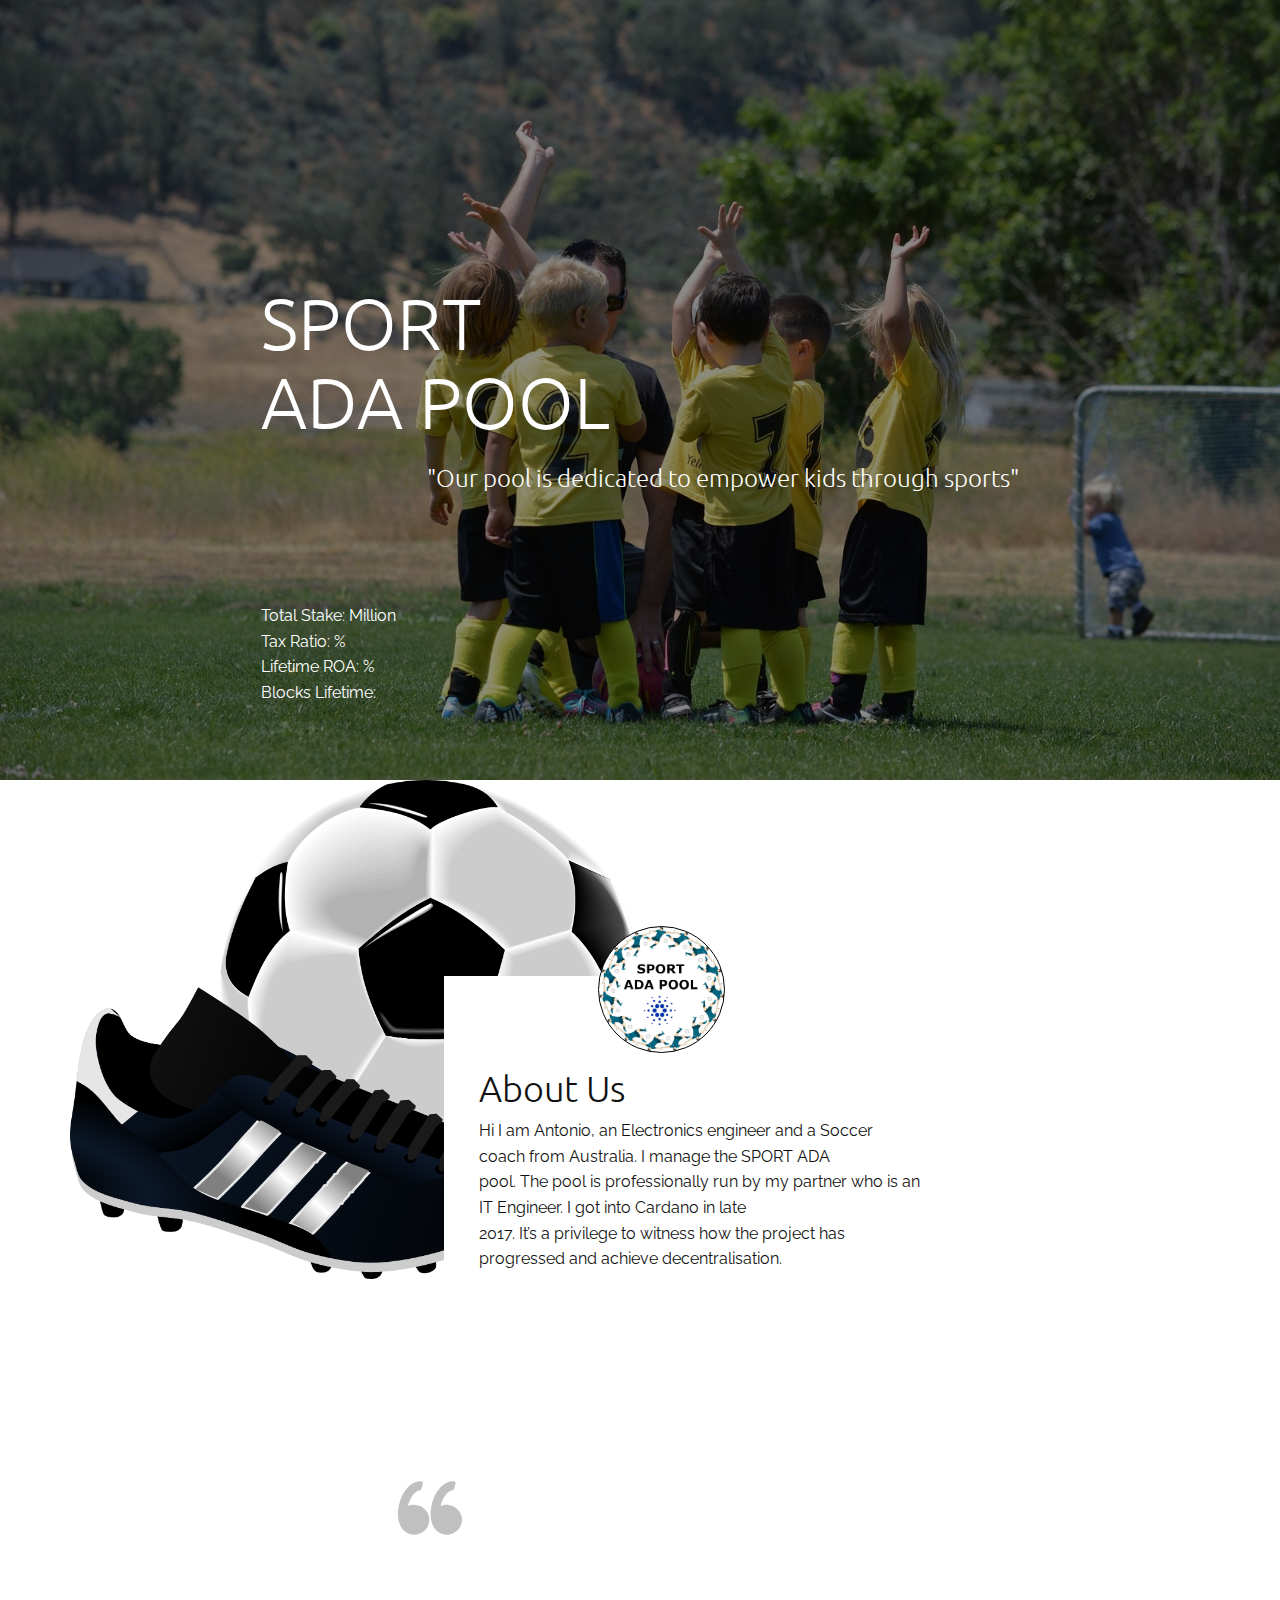
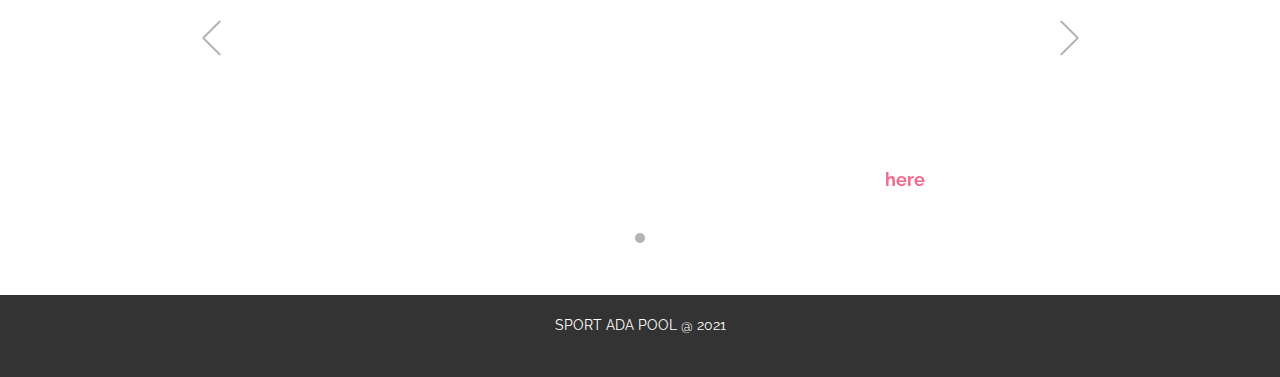
==== commit 35511a9c: "m" ====
--- a/index.html
+++ b/index.html
@@ -13,7 +13,6 @@
     <script class="u-script" type="text/javascript" src="nicepage.js" defer=""></script>
     <meta name="generator" content="Nicepage 3.3.3, nicepage.com">
     <link rel="icon" href="images/favicon.jpg">
-    
     
     <link id="u-theme-google-font" rel="stylesheet" href="https://fonts.googleapis.com/css?family=Ubuntu:300,300i,400,400i,500,500i,700,700i|Raleway:100,100i,200,200i,300,300i,400,400i,500,500i,600,600i,700,700i,800,800i,900,900i">
     
@@ -35,35 +34,43 @@
   <body data-home-page="SPORT-ADA-POOL.html" data-home-page-title="SPORT ADA POOL" class="u-body u-overlap u-overlap-contrast u-overlap-transparent"><header class="u-align-left u-clearfix u-header u-header" id="sec-177f"><div class="u-clearfix u-sheet u-sheet-1"></div></header>
     <section class="u-clearfix u-image u-shading u-section-1" src="" data-image-width="1600" data-image-height="1067" id="sec-138b">
       <div class="u-clearfix u-sheet u-sheet-1">
-        <div class="u-container-style u-group u-group-1">
+        <div class="u-container-style u-expanded-width-md u-expanded-width-sm u-expanded-width-xs u-group u-group-1">
           <div class="u-container-layout u-container-layout-1">
             <h1 class="u-align-left u-heading-font u-text u-title u-text-1">SPORT<br>ADA POOL
             </h1>
-            <p class="u-align-right u-large-text u-text u-text-font u-text-variant u-text-2" data-animation-name="fadeIn" data-animation-duration="1000" data-animation-delay="0" data-animation-direction="Down">"Our pool is dedicated to empower kids through sports"</p>
-            <h1 class="u-align-center u-heading-font u-text u-title u-text-3">0% Variable Fees</h1>
+            <h4 class="u-align-left-md u-align-left-sm u-align-left-xs u-align-right-lg u-align-right-xl u-text u-text-2">"Our pool is dedicated to empower kids through sports"</h4>
+            <div class="u-clearfix u-custom-html u-custom-html-1">
+              <script src="https://ajax.googleapis.com/ajax/libs/jquery/3.4.1/jquery.min.js"></script>
+              <script> $.getJSON('https://js.adapools.org/pools/9fa36f8ef20fb222a4cc159c14d8ba3375ea2b83093859cf006b8b19/summary.json', function(data) { 
+$.each( data.data, function( i, val ) { 
+		a=new Array('tax_fix','pledge','total_stake');
+		if(a.includes(i))  val=Math.round(parseInt(val)/1000000);
+		if(i=='blocks_lifetime') val=parseInt(val) + parseInt(data.data.blocks_epoch);
+		$('#9fa36f8ef20fb222a4cc159c14d8ba3375ea2b83093859cf006b8b19_'+i).html(val).text();   
+}); 
+		}); </script> Total Stake: <span id="9fa36f8ef20fb222a4cc159c14d8ba3375ea2b83093859cf006b8b19_total_stake"></span>Million<br> Tax Ratio: <span id="9fa36f8ef20fb222a4cc159c14d8ba3375ea2b83093859cf006b8b19_tax_ratio"></span>%<br> Lifetime ROA: <span id="9fa36f8ef20fb222a4cc159c14d8ba3375ea2b83093859cf006b8b19_roa_lifetime"></span>%<br> Blocks Lifetime: <span id="9fa36f8ef20fb222a4cc159c14d8ba3375ea2b83093859cf006b8b19_blocks_lifetime"></span>
+              <br>
+            </div>
           </div>
-        </div>
-        <div class="u-clearfix u-custom-html u-expanded-width u-opacity u-opacity-75 u-custom-html-1">
-          <iframe style="width:100%;height:50px" frameborder="0" scrolling="no" src="https://js.adapools.org/widget-wide.html?pool=9fa36f8ef20fb222a4cc159c14d8ba3375ea2b83093859cf006b8b19&amp;dark=true">&amp;amp;amp;amp;amp;amp;amp;amp;amp;amp;amp;amp;amp;amp;amp;amp;amp;amp;amp;amp;amp;amp;lt;a href="https://adapools.org/"&amp;amp;amp;amp;amp;amp;amp;amp;amp;amp;amp;amp;amp;amp;amp;amp;amp;amp;amp;amp;amp;amp;gt;ADApools - Cardano staking pools&amp;amp;amp;amp;amp;amp;amp;amp;amp;amp;amp;amp;amp;amp;amp;amp;amp;amp;amp;amp;amp;amp;lt;/a&amp;amp;amp;amp;amp;amp;amp;amp;amp;amp;amp;amp;amp;amp;amp;amp;amp;amp;amp;amp;amp;amp;gt;</iframe>
         </div>
       </div>
     </section>
     <section class="u-clearfix u-section-2" id="sec-ba29">
-      <div class="u-clearfix u-sheet u-sheet-1">
+      <div class="u-clearfix u-sheet u-valign-middle u-sheet-1">
         <img src="images/soccer-155947.png" alt="" class="u-image u-image-default u-image-1" data-image-width="1920" data-image-height="1681">
-        <div class="u-clearfix u-expanded-width-md u-expanded-width-sm u-expanded-width-xs u-gutter-10 u-layout-wrap u-layout-wrap-1">
+        <div class="u-clearfix u-expanded-width-xs u-gutter-10 u-layout-wrap u-layout-wrap-1">
           <div class="u-layout">
             <div class="u-layout-row">
               <div class="u-container-style u-layout-cell u-right-cell u-size-60 u-layout-cell-1">
-                <div class="u-container-layout u-container-layout-1">
+                <div class="u-container-layout u-valign-top-lg u-valign-top-md u-valign-top-sm u-valign-top-xs u-container-layout-1">
                   <div class="u-container-style u-group u-white u-group-1">
                     <div class="u-container-layout u-container-layout-2">
-                      <div alt="" class="u-border-1 u-border-black u-image u-image-circle u-image-2" data-image-width="680" data-image-height="678"></div>
                       <h2 class="u-text u-text-1">About Us</h2>
                       <p class="u-text u-text-2">Hi I am Antonio, an Electronics engineer and a Soccer coach from Australia. I manage the SPORT ADA<br>pool. The pool is professionally run by my partner who is an IT Engineer. I got into Cardano in late<br>2017. It’s a privilege to witness how the project has progressed and achieve decentralisation.
                       </p>
                     </div>
                   </div>
+                  <div alt="" class="u-border-1 u-border-black u-image u-image-circle u-image-2" data-image-width="680" data-image-height="678"></div>
                 </div>
               </div>
             </div>
@@ -71,12 +78,11 @@
         </div>
       </div>
     </section>
-    <section class="u-align-left u-clearfix u-image u-shading u-section-3" id="sec-13fc">
-      <div class="u-clearfix u-sheet u-sheet-1">
+    <section class="skrollable u-align-left u-clearfix u-image u-parallax u-shading u-section-3" id="sec-13fc">
+      <div class="u-clearfix u-sheet u-valign-middle u-sheet-1">
         <div id="carousel-82ff" data-interval="5000" data-u-ride="carousel" class="u-carousel u-expanded-width-xs u-slider u-slider-1">
           <ol class="u-absolute-hcenter u-carousel-indicators u-carousel-indicators-1">
             <li data-u-target="#carousel-82ff" class="u-active u-grey-30 u-shape-circle" data-u-slide-to="0" style="width: 10px; height: 10px;"></li>
-            <li data-u-target="#carousel-82ff" class="u-grey-30 u-shape-circle" data-u-slide-to="1" style="width: 10px; height: 10px;"></li>
           </ol>
           <div class="u-carousel-inner" role="listbox">
             <div class="u-active u-carousel-item u-container-style u-slide">
@@ -90,19 +96,6 @@
                 </h3>
                 <p class="u-align-center u-large-text u-text u-text-variant u-text-white u-text-2"><b>I volunteer in my community coaching Soccer to under 12 and 16 kids. We believe SPORT is a great medium to empower the younger generation. It transcends the barriers of culture, language and gender. Research has proven that kids who participate in team sports are less likely to get mental health and substance abuse issues when they become adults. I am a UNICEF Global Parent (Supporter ID: 382564) and donate to support children around the globe. A portion of the profits from the pool will be used for this cause.&nbsp; If you would like to be a Global Parent with UNICEF and create a positive impact on kids around the globe pls join <a href="https://www.unicef.org.au/donate/donate-monthly" class="u-active-none u-border-none u-btn u-button-link u-button-style u-hover-none u-none u-text-palette-1-base u-btn-1" target="_blank">here</a>.</b>
                 </p>
-              </div>
-            </div>
-            <div class="u-align-center u-carousel-item u-container-style u-expanded-width-lg u-expanded-width-xl u-slide">
-              <div class="u-container-layout u-valign-middle u-container-layout-2"><span class="u-icon u-icon-circle u-text-grey-25 u-icon-2">
-              <svg class="u-svg-link" preserveAspectRatio="xMidYMin slice" viewBox="0 0 95.333 95.332" style=""><use xmlns:xlink="http://www.w3.org/1999/xlink" xlink:href="#svg-c304"></use></svg>
-              <svg xmlns="http://www.w3.org/2000/svg" xmlns:xlink="http://www.w3.org/1999/xlink" version="1.1" xml:space="preserve" class="u-svg-content" viewBox="0 0 95.333 95.332" x="0px" y="0px" id="svg-c304" style="enable-background:new 0 0 95.333 95.332;"><g><g><path d="M30.512,43.939c-2.348-0.676-4.696-1.019-6.98-1.019c-3.527,0-6.47,0.806-8.752,1.793    c2.2-8.054,7.485-21.951,18.013-23.516c0.975-0.145,1.774-0.85,2.04-1.799l2.301-8.23c0.194-0.696,0.079-1.441-0.318-2.045    s-1.035-1.007-1.75-1.105c-0.777-0.106-1.569-0.16-2.354-0.16c-12.637,0-25.152,13.19-30.433,32.076    c-3.1,11.08-4.009,27.738,3.627,38.223c4.273,5.867,10.507,9,18.529,9.313c0.033,0.001,0.065,0.002,0.098,0.002    c9.898,0,18.675-6.666,21.345-16.209c1.595-5.705,0.874-11.688-2.032-16.851C40.971,49.307,36.236,45.586,30.512,43.939z"></path><path d="M92.471,54.413c-2.875-5.106-7.61-8.827-13.334-10.474c-2.348-0.676-4.696-1.019-6.979-1.019    c-3.527,0-6.471,0.806-8.753,1.793c2.2-8.054,7.485-21.951,18.014-23.516c0.975-0.145,1.773-0.85,2.04-1.799l2.301-8.23    c0.194-0.696,0.079-1.441-0.318-2.045c-0.396-0.604-1.034-1.007-1.75-1.105c-0.776-0.106-1.568-0.16-2.354-0.16    c-12.637,0-25.152,13.19-30.434,32.076c-3.099,11.08-4.008,27.738,3.629,38.225c4.272,5.866,10.507,9,18.528,9.312    c0.033,0.001,0.065,0.002,0.099,0.002c9.897,0,18.675-6.666,21.345-16.209C96.098,65.559,95.376,59.575,92.471,54.413z"></path>
-</g>
-</g></svg>
-            </span>
-                <p class="u-align-center u-large-text u-text u-text-variant u-text-3">"Lorem ipsum dolor sit amet, consectetur adipiscing elit, sed do eiusmod tempor incididunt ut labore et dolore magna aliqua. Ut enim ad minim veniam, quis nostrud exercitation ullamco laboris nisi ut aliquip ex ea commodo consequat. Duis aute irure dolor in reprehenderit in voluptate velit esse cillum dolore eu fugiat nulla pariatur.</p>
-                <h6 class="u-align-center u-text u-text-4">President, CEO</h6>
-                <h4 class="u-align-center u-text u-text-5">Connor Quinn<br>
-                </h4>
               </div>
             </div>
           </div>
--- a/SPORT-ADA-POOL.css
+++ b/SPORT-ADA-POOL.css
@@ -4,65 +4,75 @@
 }
 
 .u-section-1 .u-sheet-1 {
-  min-height: 838px;
+  min-height: 780px;
 }
 
 .u-section-1 .u-group-1 {
-  width: 900px;
-  min-height: 720px;
-  margin: 31px auto 0;
+  width: 878px;
+  min-height: 679px;
+  margin: 101px auto 0;
 }
 
 .u-section-1 .u-container-layout-1 {
-  padding: 30px 60px;
+  padding: 30px 60px 0;
 }
 
 .u-section-1 .u-text-1 {
-  margin: 238px 0 0 169px;
+  margin: 152px 169px 0 0;
 }
 
 .u-section-1 .u-text-2 {
-  font-size: 1.5rem;
   animation-duration: 1000ms;
-  margin: 7px 0 0;
-}
-
-.u-section-1 .u-text-3 {
-  font-size: 1.5rem;
-  width: 417px;
-  margin: 43px auto 0;
+  margin: 22px 0 0;
 }
 
 .u-section-1 .u-custom-html-1 {
-  min-height: 57px;
-  margin-top: -15px;
-  margin-bottom: 45px;
-  height: auto;
+  min-height: 131px;
+  animation-duration: 1000ms;
+  margin: 111px 250px 0 0;
 }
 
 @media (max-width: 1199px) {
   .u-section-1 .u-sheet-1 {
-    min-height: 691px;
-  }
-
-  .u-section-1 .u-text-3 {
-    margin-top: -72px;
+    min-height: 643px;
+  }
+
+  .u-section-1 .u-group-1 {
+    width: 900px;
+    min-height: 721px;
+    margin-top: 31px;
+  }
+
+  .u-section-1 .u-text-1 {
+    width: auto;
+    margin-top: 219px;
+  }
+
+  .u-section-1 .u-text-2 {
+    margin-top: 20px;
+    font-size: 1.5rem;
   }
 
   .u-section-1 .u-custom-html-1 {
-    min-height: 156px;
-    margin-top: -16px;
-    margin-bottom: 0;
+    min-height: 100px;
+    height: auto;
+    width: 780px;
+    margin-top: 95px;
+    margin-right: 0;
   }
 }
 
 @media (max-width: 991px) {
   .u-section-1 .u-sheet-1 {
-    min-height: 529px;
+    min-height: 751px;
   }
 
   .u-section-1 .u-group-1 {
-    width: 720px;
+    margin-top: 98px;
+    min-height: 653px;
+    margin-right: initial;
+    margin-left: initial;
+    width: auto;
   }
 
   .u-section-1 .u-container-layout-1 {
@@ -71,17 +81,23 @@
   }
 
   .u-section-1 .u-text-1 {
-    margin-left: 49px;
+    margin-top: 106px;
+    margin-right: 49px;
+  }
+
+  .u-section-1 .u-text-2 {
+    margin-top: 33px;
+  }
+
+  .u-section-1 .u-custom-html-1 {
+    width: 660px;
+    margin-top: 98px;
   }
 }
 
 @media (max-width: 767px) {
   .u-section-1 .u-sheet-1 {
-    min-height: 397px;
-  }
-
-  .u-section-1 .u-group-1 {
-    width: 540px;
+    min-height: 563px;
   }
 
   .u-section-1 .u-container-layout-1 {
@@ -90,35 +106,61 @@
   }
 
   .u-section-1 .u-text-1 {
-    margin-left: 0;
+    margin-top: 85px;
+    margin-right: 0;
+  }
+
+  .u-section-1 .u-text-2 {
+    font-size: 1.25rem;
+    margin-top: 32px;
+  }
+
+  .u-section-1 .u-custom-html-1 {
+    width: 520px;
+    margin-top: 68px;
   }
 }
 
 @media (max-width: 575px) {
   .u-section-1 .u-sheet-1 {
-    min-height: 250px;
+    min-height: 504px;
   }
 
   .u-section-1 .u-group-1 {
-    width: 340px;
-  }
-
-  .u-section-1 .u-text-3 {
+    min-height: 406px;
+    width: auto;
+    margin-right: initial;
+    margin-left: initial;
+  }
+
+  .u-section-1 .u-text-1 {
+    margin-right: -18px;
+    margin-left: 18px;
+  }
+
+  .u-section-1 .u-text-2 {
+    width: auto;
+    font-size: 1.125rem;
+    margin-top: 35px;
+  }
+
+  .u-section-1 .u-custom-html-1 {
     width: 320px;
+    margin-top: 47px;
   }
 }.u-section-2 .u-sheet-1 {
-  min-height: 592px;
+  min-height: 561px;
 }
 
 .u-section-2 .u-image-1 {
   width: 570px;
   height: 499px;
-  margin: -39px auto 0 0;
+  margin: 0 auto 0 0;
 }
 
 .u-section-2 .u-layout-wrap-1 {
   width: 766px;
-  margin: -352px 0 30px auto;
+  margin: -353px 30px 0 auto;
 }
 
 .u-section-2 .u-layout-cell-1 {
@@ -140,25 +182,26 @@
   padding: 30px 60px 30px 35px;
 }
 
+.u-section-2 .u-text-1 {
+  margin: 61px 0 0;
+}
+
+.u-section-2 .u-text-2 {
+  margin: 8px 0 0;
+}
+
 .u-section-2 .u-image-2 {
   width: 127px;
   height: 127px;
   background-image: url("images/hires.jpg");
   background-position: 50% 50%;
-  margin: -6px auto 0 0;
-}
-
-.u-section-2 .u-text-1 {
-  margin: 0;
-}
-
-.u-section-2 .u-text-2 {
-  margin: 0;
+  animation-duration: 2000ms;
+  margin: -424px auto 0 154px;
 }
 
 @media (max-width: 1199px) {
   .u-section-2 .u-sheet-1 {
-    min-height: 628px;
+    min-height: 616px;
   }
 
   .u-section-2 .u-image-1 {
@@ -167,30 +210,41 @@
   }
 
   .u-section-2 .u-layout-wrap-1 {
-    width: 820px;
-    margin-top: -264px;
-    margin-left: 60px;
+    width: 495px;
+    margin-top: -265px;
+    margin-right: auto;
+    margin-left: 202px;
+  }
+
+  .u-section-2 .u-layout-cell-1 {
+    min-height: 445px;
   }
 
   .u-section-2 .u-group-1 {
     width: 443px;
-    margin-left: -101px;
+    min-height: 355px;
+    margin-top: 0;
+    margin-right: -8px;
+    margin-left: auto;
+  }
+
+  .u-section-2 .u-text-1 {
+    margin-top: 121px;
+  }
+
+  .u-section-2 .u-text-2 {
+    margin-top: 0;
   }
 
   .u-section-2 .u-image-2 {
-    margin-top: -116px;
-    margin-right: 62px;
-    margin-left: auto;
-  }
-
-  .u-section-2 .u-text-1 {
-    margin-top: 110px;
+    margin-top: -79px;
+    margin-left: 123px;
   }
 }
 
 @media (max-width: 991px) {
   .u-section-2 .u-sheet-1 {
-    min-height: 580px;
+    min-height: 552px;
   }
 
   .u-section-2 .u-image-1 {
@@ -199,42 +253,50 @@
   }
 
   .u-section-2 .u-layout-wrap-1 {
-    margin-top: -168px;
-    margin-right: initial;
-    margin-left: initial;
-    width: auto;
+    width: 479px;
+    margin-top: -169px;
+    margin-right: 107px;
   }
 
   .u-section-2 .u-layout-cell-1 {
-    min-height: 491px;
+    min-height: 399px;
   }
 
   .u-section-2 .u-group-1 {
     width: 416px;
-    margin-top: 38px;
-    margin-left: -86px;
+    margin-top: 13px;
+    margin-left: 0;
   }
 
   .u-section-2 .u-container-layout-2 {
     padding-left: 30px;
     padding-right: 30px;
   }
+
+  .u-section-2 .u-text-1 {
+    margin-top: 13px;
+  }
+
+  .u-section-2 .u-image-2 {
+    margin-top: -92px;
+    margin-left: 101px;
+  }
 }
 
 @media (max-width: 767px) {
   .u-section-2 .u-sheet-1 {
-    min-height: 592px;
+    min-height: 535px;
   }
 
   .u-section-2 .u-layout-wrap-1 {
-    margin-top: -89px;
-    width: auto;
-    margin-right: initial;
-    margin-left: initial;
+    width: 450px;
+    margin-top: -90px;
+    margin-right: 0;
+    margin-left: 45px;
   }
 
   .u-section-2 .u-layout-cell-1 {
-    min-height: 100px;
+    min-height: 341px;
   }
 
   .u-section-2 .u-container-layout-1 {
@@ -244,8 +306,8 @@
 
   .u-section-2 .u-group-1 {
     width: 390px;
-    margin-top: -113px;
-    margin-left: auto;
+    min-height: 279px;
+    margin-top: -46px;
   }
 
   .u-section-2 .u-container-layout-2 {
@@ -253,60 +315,78 @@
     padding-right: 10px;
   }
 
+  .u-section-2 .u-text-1 {
+    margin-top: -9px;
+  }
+
+  .u-section-2 .u-text-2 {
+    margin-top: 5px;
+  }
+
   .u-section-2 .u-image-2 {
-    margin-top: -156px;
-  }
-
-  .u-section-2 .u-text-1 {
-    margin-top: 150px;
+    margin-top: -118px;
+    margin-right: 58px;
   }
 }
 
 @media (max-width: 575px) {
   .u-section-2 .u-sheet-1 {
-    min-height: 581px;
+    min-height: 531px;
   }
 
   .u-section-2 .u-image-1 {
-    width: 340px;
-    height: 298px;
+    width: 217px;
+    height: 217px;
+    margin-right: 0;
+    margin-left: auto;
   }
 
   .u-section-2 .u-layout-wrap-1 {
-    margin-top: -2px;
-    width: auto;
+    margin-top: -3px;
     margin-right: initial;
     margin-left: initial;
+    width: auto;
   }
 
   .u-section-2 .u-layout-cell-1 {
-    min-height: auto;
+    min-height: 348px;
   }
 
   .u-section-2 .u-group-1 {
     width: 302px;
+    min-height: 332px;
+    margin-right: 0;
+    margin-left: auto;
+  }
+
+  .u-section-2 .u-container-layout-2 {
+    padding-bottom: 0;
+  }
+
+  .u-section-2 .u-text-1 {
+    width: auto;
+    margin-top: 21px;
+    margin-right: -10px;
+    margin-left: 10px;
   }
 
   .u-section-2 .u-image-2 {
-    margin-top: -106px;
-  }
-
-  .u-section-2 .u-text-1 {
-    margin-top: 100px;
+    margin-top: -157px;
+    margin-right: auto;
+    margin-left: -10px;
   }
 }.u-section-3 {
   background-image: linear-gradient(0deg, rgba(0,0,0,0.45), rgba(0,0,0,0.45)), url("images/soccer-field-4321814_1920.jpg");
-  background-position: 50% 50%;
 }
 
 .u-section-3 .u-sheet-1 {
-  min-height: 573px;
+  min-height: 515px;
 }
 
 .u-section-3 .u-slider-1 {
   min-height: 431px;
   width: 893px;
-  margin: 42px auto 60px;
+  margin: 42px auto;
 }
 
 .u-section-3 .u-carousel-indicators-1 {
@@ -340,32 +420,6 @@
   padding: 0;
 }
 
-.u-section-3 .u-container-layout-2 {
-  padding: 30px 80px;
-}
-
-.u-section-3 .u-icon-2 {
-  height: 64px;
-  width: 64px;
-  margin: 0 auto;
-}
-
-.u-section-3 .u-text-3 {
-  font-size: 1.125rem;
-  margin: 0 -80px;
-}
-
-.u-section-3 .u-text-4 {
-  font-weight: 700;
-  width: 232px;
-  margin: 35px auto 0;
-}
-
-.u-section-3 .u-text-5 {
-  width: 191px;
-  margin: 15px auto 0;
-}
-
 .u-section-3 .u-carousel-control-1 {
   width: 35px;
   height: 35px;
@@ -377,29 +431,28 @@
 }
 
 @media (max-width: 1199px) {
+  .u-section-3 {
+    background-position: 50% 50%;
+  }
+
   .u-section-3 .u-sheet-1 {
-    min-height: 472px;
+    min-height: 425px;
   }
 
   .u-section-3 .u-text-1 {
-    margin-top: -42px;
-    margin-right: 114px;
-    margin-left: 112px;
+    margin-top: 20px;
+    margin-right: auto;
+    margin-left: 124px;
   }
 
   .u-section-3 .u-text-2 {
     margin-top: 26px;
   }
-
-  .u-section-3 .u-text-3 {
-    margin-left: 0;
-    margin-right: 0;
-  }
 }
 
 @media (max-width: 991px) {
   .u-section-3 .u-sheet-1 {
-    min-height: 362px;
+    min-height: 326px;
   }
 
   .u-section-3 .u-slider-1 {
@@ -411,20 +464,26 @@
     padding-right: 55px;
   }
 
+  .u-section-3 .u-icon-1 {
+    margin-top: 18px;
+    margin-left: 52px;
+  }
+
   .u-section-3 .u-text-1 {
-    margin-right: 96px;
-    margin-left: 52px;
-  }
-
-  .u-section-3 .u-container-layout-2 {
-    padding-left: 55px;
-    padding-right: 55px;
+    width: auto;
+    margin-top: -50px;
+    margin-right: 18px;
+    margin-left: 130px;
+  }
+
+  .u-section-3 .u-text-2 {
+    margin-top: 40px;
   }
 }
 
 @media (max-width: 767px) {
   .u-section-3 .u-sheet-1 {
-    min-height: 272px;
+    min-height: 582px;
   }
 
   .u-section-3 .u-slider-1 {
@@ -436,31 +495,47 @@
     padding-right: 10px;
   }
 
+  .u-section-3 .u-icon-1 {
+    margin-top: 20px;
+    margin-left: 67px;
+  }
+
   .u-section-3 .u-text-1 {
-    margin-right: 76px;
-    margin-left: 0;
-  }
-
-  .u-section-3 .u-container-layout-2 {
-    padding-left: 10px;
-    padding-right: 10px;
+    margin-top: -46px;
+    margin-right: -19px;
+    margin-left: 143px;
+  }
+
+  .u-section-3 .u-text-2 {
+    margin-top: 30px;
   }
 }
 
 @media (max-width: 575px) {
   .u-section-3 .u-sheet-1 {
-    min-height: 171px;
+    min-height: 549px;
   }
 
   .u-section-3 .u-slider-1 {
-    min-height: 565px;
+    min-height: 507px;
     height: auto;
     margin-right: initial;
     margin-left: initial;
     width: auto;
   }
 
+  .u-section-3 .u-icon-1 {
+    margin-top: 0;
+    margin-left: 24px;
+  }
+
   .u-section-3 .u-text-1 {
-    margin-right: 47px;
+    margin-right: -51px;
+    margin-left: 98px;
+  }
+
+  .u-section-3 .u-text-2 {
+    font-size: 0.875rem;
+    margin-top: 18px;
   }
 }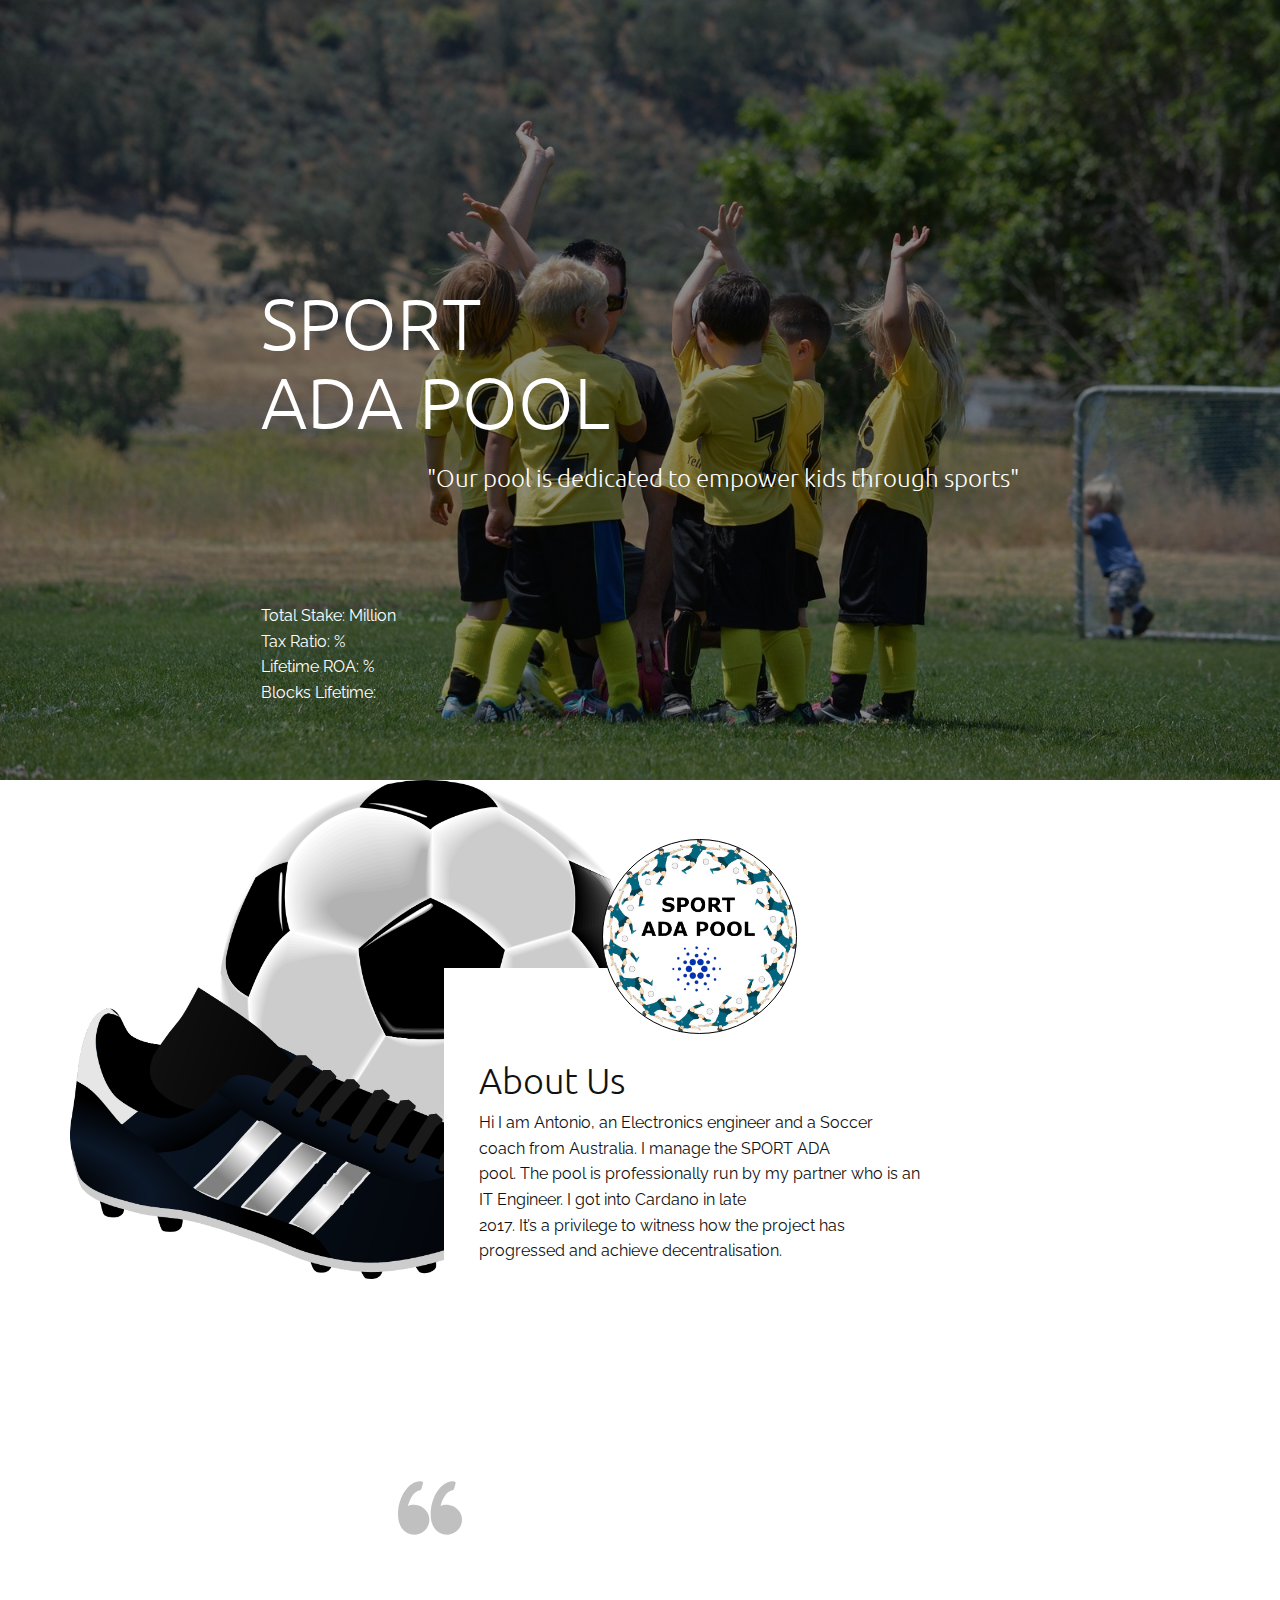
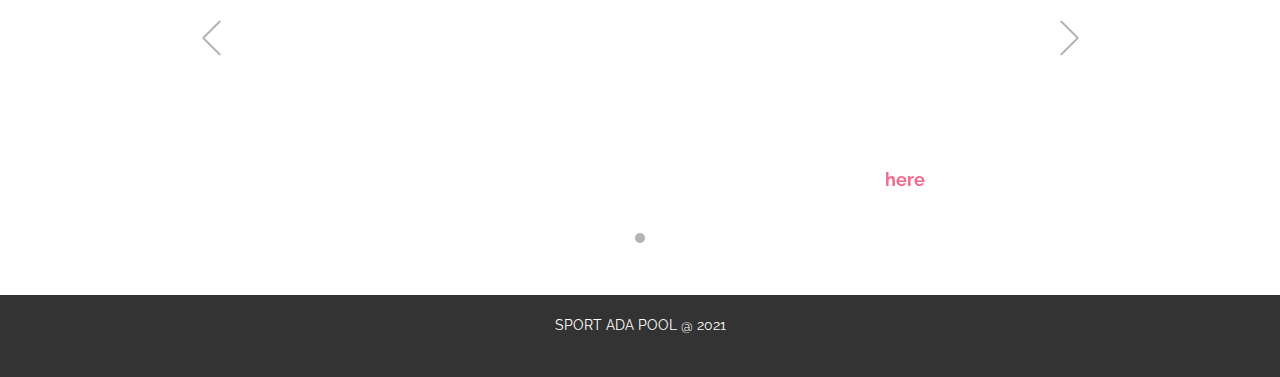
==== commit d597bbef: "m" ====
--- a/index.html
+++ b/index.html
@@ -56,13 +56,13 @@
       </div>
     </section>
     <section class="u-clearfix u-section-2" id="sec-ba29">
-      <div class="u-clearfix u-sheet u-valign-middle u-sheet-1">
+      <div class="u-clearfix u-sheet u-sheet-1">
         <img src="images/soccer-155947.png" alt="" class="u-image u-image-default u-image-1" data-image-width="1920" data-image-height="1681">
         <div class="u-clearfix u-expanded-width-xs u-gutter-10 u-layout-wrap u-layout-wrap-1">
           <div class="u-layout">
             <div class="u-layout-row">
               <div class="u-container-style u-layout-cell u-right-cell u-size-60 u-layout-cell-1">
-                <div class="u-container-layout u-valign-top-lg u-valign-top-md u-valign-top-sm u-valign-top-xs u-container-layout-1">
+                <div class="u-container-layout u-container-layout-1">
                   <div class="u-container-style u-group u-white u-group-1">
                     <div class="u-container-layout u-container-layout-2">
                       <h2 class="u-text u-text-1">About Us</h2>
@@ -70,17 +70,17 @@
                       </p>
                     </div>
                   </div>
-                  <div alt="" class="u-border-1 u-border-black u-image u-image-circle u-image-2" data-image-width="680" data-image-height="678"></div>
                 </div>
               </div>
             </div>
           </div>
         </div>
+        <div alt="" class="u-border-1 u-border-black u-image u-image-circle u-image-2" data-image-width="680" data-image-height="678"></div>
       </div>
     </section>
     <section class="skrollable u-align-left u-clearfix u-image u-parallax u-shading u-section-3" id="sec-13fc">
-      <div class="u-clearfix u-sheet u-valign-middle u-sheet-1">
-        <div id="carousel-82ff" data-interval="5000" data-u-ride="carousel" class="u-carousel u-expanded-width-xs u-slider u-slider-1">
+      <div class="u-clearfix u-sheet u-valign-middle-xl u-sheet-1">
+        <div id="carousel-82ff" data-interval="5000" data-u-ride="carousel" class="u-carousel u-expanded-width-lg u-expanded-width-md u-expanded-width-sm u-expanded-width-xs u-slider u-slider-1">
           <ol class="u-absolute-hcenter u-carousel-indicators u-carousel-indicators-1">
             <li data-u-target="#carousel-82ff" class="u-active u-grey-30 u-shape-circle" data-u-slide-to="0" style="width: 10px; height: 10px;"></li>
           </ol>
--- a/SPORT-ADA-POOL.css
+++ b/SPORT-ADA-POOL.css
@@ -23,6 +23,7 @@
 
 .u-section-1 .u-text-2 {
   animation-duration: 1000ms;
+  font-size: 1.5rem;
   margin: 22px 0 0;
 }
 
@@ -50,7 +51,6 @@
 
   .u-section-1 .u-text-2 {
     margin-top: 20px;
-    font-size: 1.5rem;
   }
 
   .u-section-1 .u-custom-html-1 {
@@ -149,7 +149,7 @@
     margin-top: 47px;
   }
 }.u-section-2 .u-sheet-1 {
-  min-height: 561px;
+  min-height: 600px;
 }
 
 .u-section-2 .u-image-1 {
@@ -160,7 +160,7 @@
 
 .u-section-2 .u-layout-wrap-1 {
   width: 766px;
-  margin: -353px 30px 0 auto;
+  margin: -361px 30px 0 auto;
 }
 
 .u-section-2 .u-layout-cell-1 {
@@ -191,33 +191,34 @@
 }
 
 .u-section-2 .u-image-2 {
-  width: 127px;
-  height: 127px;
+  width: 195px;
+  height: 195px;
   background-image: url("images/hires.jpg");
   background-position: 50% 50%;
   animation-duration: 2000ms;
-  margin: -424px auto 0 154px;
+  margin: -533px 413px 60px auto;
 }
 
 @media (max-width: 1199px) {
   .u-section-2 .u-sheet-1 {
-    min-height: 616px;
+    min-height: 621px;
   }
 
   .u-section-2 .u-image-1 {
     width: 470px;
     height: 411px;
+    margin-top: -51px;
   }
 
   .u-section-2 .u-layout-wrap-1 {
     width: 495px;
-    margin-top: -265px;
+    margin-top: -223px;
     margin-right: auto;
-    margin-left: 202px;
+    margin-left: 196px;
   }
 
   .u-section-2 .u-layout-cell-1 {
-    min-height: 445px;
+    min-height: 494px;
   }
 
   .u-section-2 .u-group-1 {
@@ -225,7 +226,6 @@
     min-height: 355px;
     margin-top: 0;
     margin-right: -8px;
-    margin-left: auto;
   }
 
   .u-section-2 .u-text-1 {
@@ -237,14 +237,14 @@
   }
 
   .u-section-2 .u-image-2 {
-    margin-top: -79px;
-    margin-left: 123px;
+    margin-top: -556px;
+    margin-right: 341px;
   }
 }
 
 @media (max-width: 991px) {
   .u-section-2 .u-sheet-1 {
-    min-height: 552px;
+    min-height: 565px;
   }
 
   .u-section-2 .u-image-1 {
@@ -254,7 +254,7 @@
 
   .u-section-2 .u-layout-wrap-1 {
     width: 479px;
-    margin-top: -169px;
+    margin-top: -127px;
     margin-right: 107px;
   }
 
@@ -265,7 +265,6 @@
   .u-section-2 .u-group-1 {
     width: 416px;
     margin-top: 13px;
-    margin-left: 0;
   }
 
   .u-section-2 .u-container-layout-2 {
@@ -278,19 +277,19 @@
   }
 
   .u-section-2 .u-image-2 {
-    margin-top: -92px;
-    margin-left: 101px;
+    margin-top: -516px;
+    margin-right: 109px;
   }
 }
 
 @media (max-width: 767px) {
   .u-section-2 .u-sheet-1 {
-    min-height: 535px;
+    min-height: 547px;
   }
 
   .u-section-2 .u-layout-wrap-1 {
     width: 450px;
-    margin-top: -90px;
+    margin-top: -48px;
     margin-right: 0;
     margin-left: 45px;
   }
@@ -324,14 +323,14 @@
   }
 
   .u-section-2 .u-image-2 {
-    margin-top: -118px;
     margin-right: 58px;
+    margin-left: 101px;
   }
 }
 
 @media (max-width: 575px) {
   .u-section-2 .u-sheet-1 {
-    min-height: 531px;
+    min-height: 551px;
   }
 
   .u-section-2 .u-image-1 {
@@ -342,7 +341,7 @@
   }
 
   .u-section-2 .u-layout-wrap-1 {
-    margin-top: -3px;
+    margin-top: 18px;
     margin-right: initial;
     margin-left: initial;
     width: auto;
@@ -356,7 +355,6 @@
     width: 302px;
     min-height: 332px;
     margin-right: 0;
-    margin-left: auto;
   }
 
   .u-section-2 .u-container-layout-2 {
@@ -364,16 +362,19 @@
   }
 
   .u-section-2 .u-text-1 {
-    width: auto;
-    margin-top: 21px;
-    margin-right: -10px;
-    margin-left: 10px;
+    margin-top: 10px;
+  }
+
+  .u-section-2 .u-text-2 {
+    margin-top: 16px;
   }
 
   .u-section-2 .u-image-2 {
-    margin-top: -157px;
+    width: 133px;
+    height: 133px;
+    margin-top: -507px;
     margin-right: auto;
-    margin-left: -10px;
+    margin-left: 18px;
   }
 }.u-section-3 {
   background-image: linear-gradient(0deg, rgba(0,0,0,0.45), rgba(0,0,0,0.45)), url("images/soccer-field-4321814_1920.jpg");
@@ -436,7 +437,15 @@
   }
 
   .u-section-3 .u-sheet-1 {
-    min-height: 425px;
+    min-height: 538px;
+  }
+
+  .u-section-3 .u-slider-1 {
+    min-height: 454px;
+    height: auto;
+    margin-right: initial;
+    margin-left: initial;
+    width: auto;
   }
 
   .u-section-3 .u-text-1 {
@@ -452,11 +461,7 @@
 
 @media (max-width: 991px) {
   .u-section-3 .u-sheet-1 {
-    min-height: 326px;
-  }
-
-  .u-section-3 .u-slider-1 {
-    width: 720px;
+    min-height: 412px;
   }
 
   .u-section-3 .u-container-layout-1 {
@@ -484,10 +489,6 @@
 @media (max-width: 767px) {
   .u-section-3 .u-sheet-1 {
     min-height: 582px;
-  }
-
-  .u-section-3 .u-slider-1 {
-    width: 540px;
   }
 
   .u-section-3 .u-container-layout-1 {
@@ -518,10 +519,9 @@
 
   .u-section-3 .u-slider-1 {
     min-height: 507px;
-    height: auto;
+    width: auto;
     margin-right: initial;
     margin-left: initial;
-    width: auto;
   }
 
   .u-section-3 .u-icon-1 {
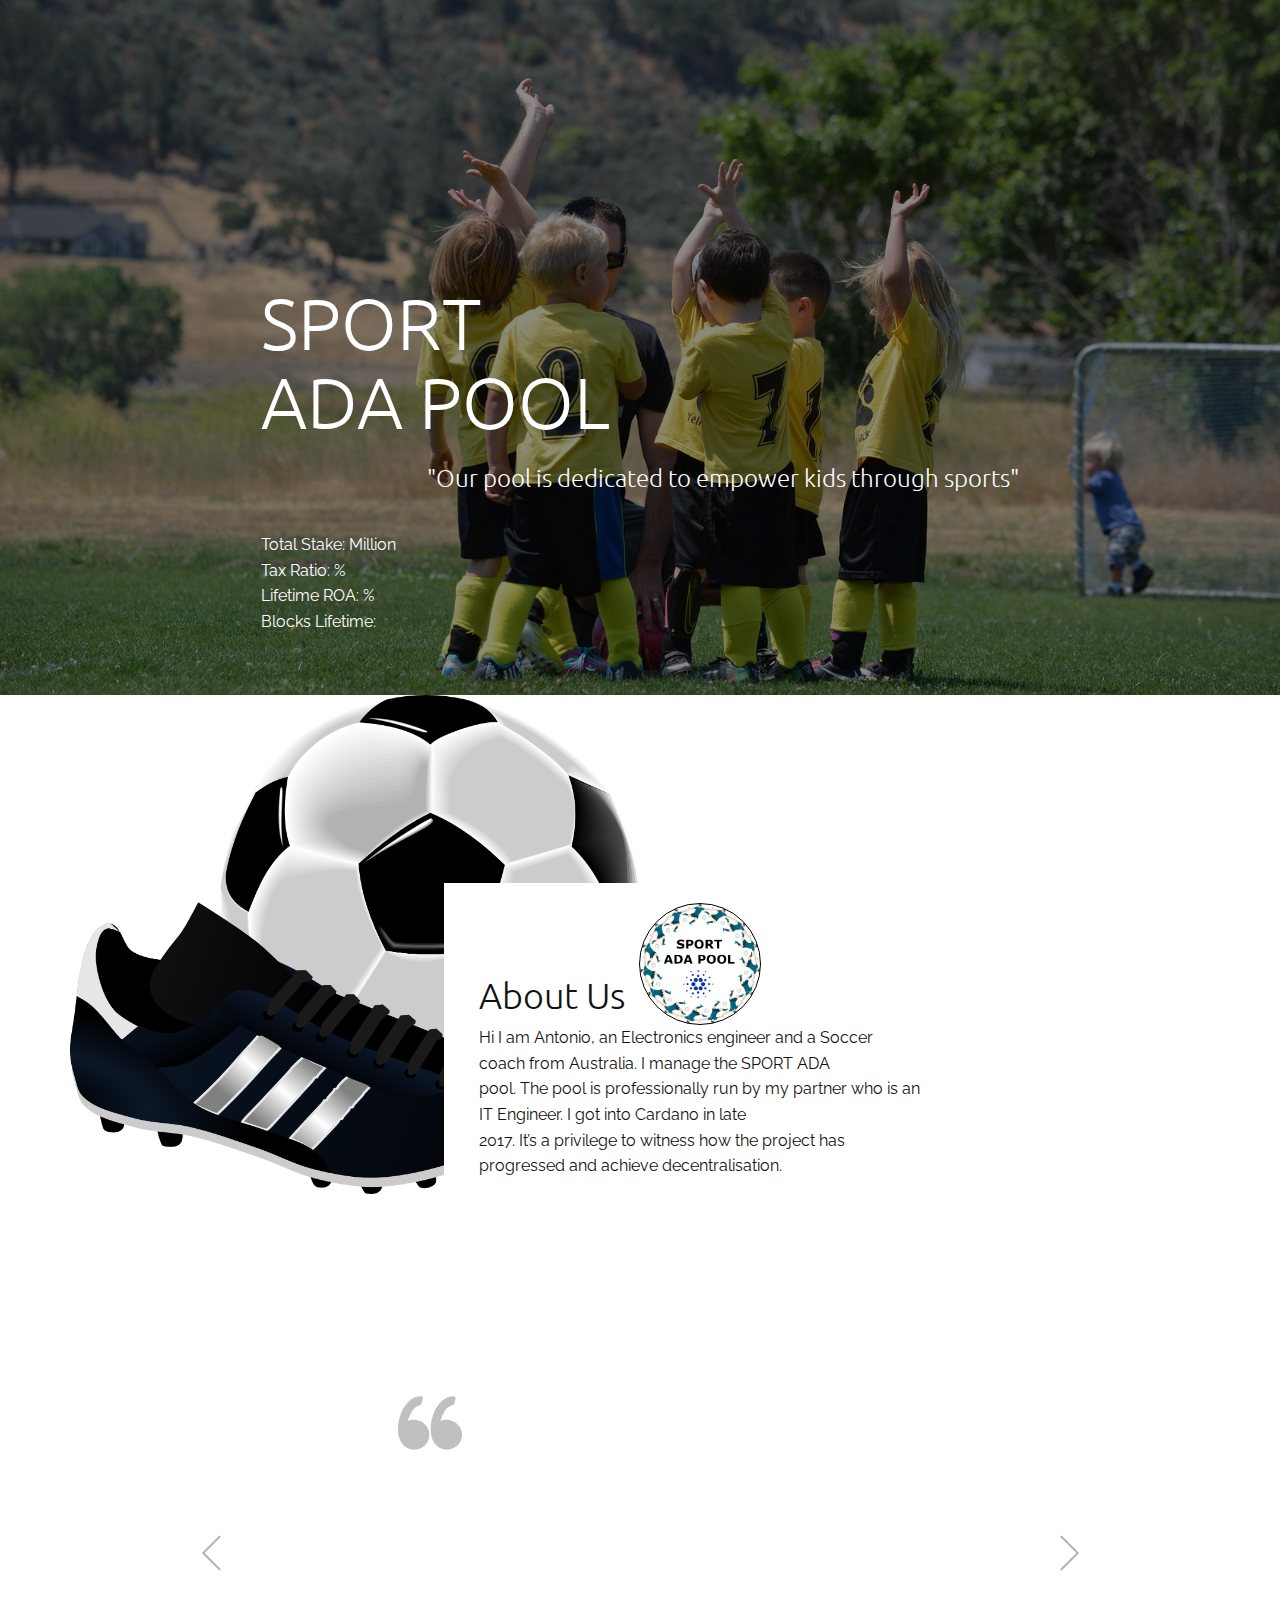
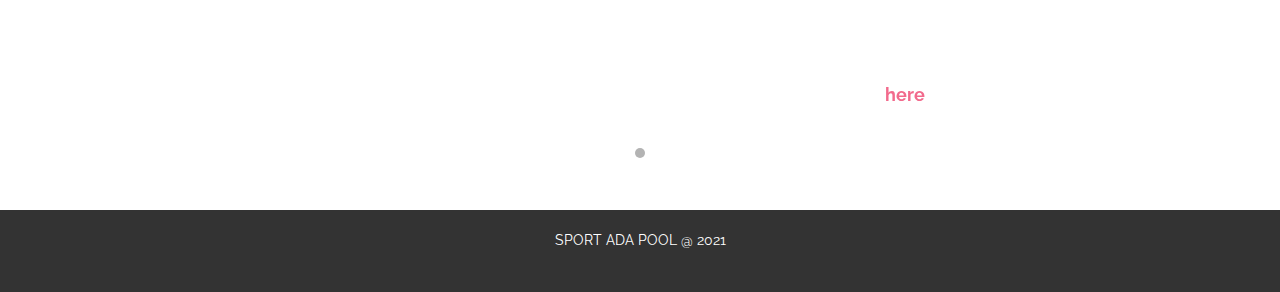
==== commit 29b2ee73: "m" ====
--- a/index.html
+++ b/index.html
@@ -58,7 +58,7 @@
     <section class="u-clearfix u-section-2" id="sec-ba29">
       <div class="u-clearfix u-sheet u-sheet-1">
         <img src="images/soccer-155947.png" alt="" class="u-image u-image-default u-image-1" data-image-width="1920" data-image-height="1681">
-        <div class="u-clearfix u-expanded-width-xs u-gutter-10 u-layout-wrap u-layout-wrap-1">
+        <div class="u-clearfix u-gutter-10 u-layout-wrap u-layout-wrap-1">
           <div class="u-layout">
             <div class="u-layout-row">
               <div class="u-container-style u-layout-cell u-right-cell u-size-60 u-layout-cell-1">
@@ -66,6 +66,7 @@
                   <div class="u-container-style u-group u-white u-group-1">
                     <div class="u-container-layout u-container-layout-2">
                       <h2 class="u-text u-text-1">About Us</h2>
+                      <div alt="" class="u-border-1 u-border-black u-image u-image-circle u-image-2" data-image-width="680" data-image-height="678"></div>
                       <p class="u-text u-text-2">Hi I am Antonio, an Electronics engineer and a Soccer coach from Australia. I manage the SPORT ADA<br>pool. The pool is professionally run by my partner who is an IT Engineer. I got into Cardano in late<br>2017. It’s a privilege to witness how the project has progressed and achieve decentralisation.
                       </p>
                     </div>
@@ -75,7 +76,6 @@
             </div>
           </div>
         </div>
-        <div alt="" class="u-border-1 u-border-black u-image u-image-circle u-image-2" data-image-width="680" data-image-height="678"></div>
       </div>
     </section>
     <section class="skrollable u-align-left u-clearfix u-image u-parallax u-shading u-section-3" id="sec-13fc">
--- a/SPORT-ADA-POOL.css
+++ b/SPORT-ADA-POOL.css
@@ -4,12 +4,13 @@
 }
 
 .u-section-1 .u-sheet-1 {
-  min-height: 780px;
+  min-height: 695px;
 }
 
 .u-section-1 .u-group-1 {
   width: 878px;
-  min-height: 679px;
+  min-height: 594px;
+  height: auto;
   margin: 101px auto 0;
 }
 
@@ -30,12 +31,13 @@
 .u-section-1 .u-custom-html-1 {
   min-height: 131px;
   animation-duration: 1000ms;
-  margin: 111px 250px 0 0;
+  height: auto;
+  margin: 40px 250px 0 0;
 }
 
 @media (max-width: 1199px) {
   .u-section-1 .u-sheet-1 {
-    min-height: 643px;
+    min-height: 573px;
   }
 
   .u-section-1 .u-group-1 {
@@ -55,7 +57,6 @@
 
   .u-section-1 .u-custom-html-1 {
     min-height: 100px;
-    height: auto;
     width: 780px;
     margin-top: 95px;
     margin-right: 0;
@@ -186,22 +187,22 @@
   margin: 61px 0 0;
 }
 
-.u-section-2 .u-text-2 {
-  margin: 8px 0 0;
-}
-
 .u-section-2 .u-image-2 {
-  width: 195px;
-  height: 195px;
+  width: 122px;
+  height: 122px;
   background-image: url("images/hires.jpg");
   background-position: 50% 50%;
   animation-duration: 2000ms;
-  margin: -533px 413px 60px auto;
+  margin: -114px auto 0;
+}
+
+.u-section-2 .u-text-2 {
+  margin: 0;
 }
 
 @media (max-width: 1199px) {
   .u-section-2 .u-sheet-1 {
-    min-height: 621px;
+    min-height: 629px;
   }
 
   .u-section-2 .u-image-1 {
@@ -223,7 +224,7 @@
 
   .u-section-2 .u-group-1 {
     width: 443px;
-    min-height: 355px;
+    min-height: 424px;
     margin-top: 0;
     margin-right: -8px;
   }
@@ -232,19 +233,19 @@
     margin-top: 121px;
   }
 
+  .u-section-2 .u-image-2 {
+    margin-top: -164px;
+    margin-left: 0;
+  }
+
   .u-section-2 .u-text-2 {
-    margin-top: 0;
-  }
-
-  .u-section-2 .u-image-2 {
-    margin-top: -556px;
-    margin-right: 341px;
+    margin-top: 42px;
   }
 }
 
 @media (max-width: 991px) {
   .u-section-2 .u-sheet-1 {
-    min-height: 565px;
+    min-height: 642px;
   }
 
   .u-section-2 .u-image-1 {
@@ -273,29 +274,38 @@
   }
 
   .u-section-2 .u-text-1 {
-    margin-top: 13px;
+    margin-top: 97px;
   }
 
   .u-section-2 .u-image-2 {
-    margin-top: -516px;
-    margin-right: 109px;
+    width: 94px;
+    height: 94px;
+    margin-top: -140px;
+  }
+
+  .u-section-2 .u-text-2 {
+    margin-top: 46px;
   }
 }
 
 @media (max-width: 767px) {
   .u-section-2 .u-sheet-1 {
-    min-height: 547px;
+    min-height: 581px;
+  }
+
+  .u-section-2 .u-image-1 {
+    margin-top: 0;
   }
 
   .u-section-2 .u-layout-wrap-1 {
-    width: 450px;
-    margin-top: -48px;
+    width: 416px;
+    margin-top: -153px;
     margin-right: 0;
-    margin-left: 45px;
+    margin-left: auto;
   }
 
   .u-section-2 .u-layout-cell-1 {
-    min-height: 341px;
+    min-height: 373px;
   }
 
   .u-section-2 .u-container-layout-1 {
@@ -304,27 +314,27 @@
   }
 
   .u-section-2 .u-group-1 {
-    width: 390px;
-    min-height: 279px;
-    margin-top: -46px;
+    min-height: 333px;
+    margin-top: 0;
+    margin-right: auto;
   }
 
   .u-section-2 .u-container-layout-2 {
-    padding-left: 10px;
-    padding-right: 10px;
+    padding: 10px 10px 4px;
   }
 
   .u-section-2 .u-text-1 {
-    margin-top: -9px;
+    margin-top: 115px;
+  }
+
+  .u-section-2 .u-image-2 {
+    width: 104px;
+    height: 104px;
+    margin-top: -143px;
   }
 
   .u-section-2 .u-text-2 {
-    margin-top: 5px;
-  }
-
-  .u-section-2 .u-image-2 {
-    margin-right: 58px;
-    margin-left: 101px;
+    margin-top: 39px;
   }
 }
 
@@ -334,47 +344,42 @@
   }
 
   .u-section-2 .u-image-1 {
-    width: 217px;
-    height: 217px;
-    margin-right: 0;
-    margin-left: auto;
+    width: 152px;
+    height: 152px;
   }
 
   .u-section-2 .u-layout-wrap-1 {
-    margin-top: 18px;
-    margin-right: initial;
-    margin-left: initial;
-    width: auto;
+    width: 324px;
+    margin-top: -51px;
+    margin-bottom: 10px;
   }
 
   .u-section-2 .u-layout-cell-1 {
-    min-height: 348px;
+    min-height: 450px;
   }
 
   .u-section-2 .u-group-1 {
-    width: 302px;
-    min-height: 332px;
-    margin-right: 0;
+    width: 310px;
+    min-height: 380px;
+    margin-right: 10px;
   }
 
   .u-section-2 .u-container-layout-2 {
-    padding-bottom: 0;
+    padding-bottom: 7px;
   }
 
   .u-section-2 .u-text-1 {
-    margin-top: 10px;
+    margin-top: 110px;
+  }
+
+  .u-section-2 .u-image-2 {
+    width: 94px;
+    height: 94px;
+    margin-top: -138px;
   }
 
   .u-section-2 .u-text-2 {
-    margin-top: 16px;
-  }
-
-  .u-section-2 .u-image-2 {
-    width: 133px;
-    height: 133px;
-    margin-top: -507px;
-    margin-right: auto;
-    margin-left: 18px;
+    margin-top: 44px;
   }
 }.u-section-3 {
   background-image: linear-gradient(0deg, rgba(0,0,0,0.45), rgba(0,0,0,0.45)), url("images/soccer-field-4321814_1920.jpg");
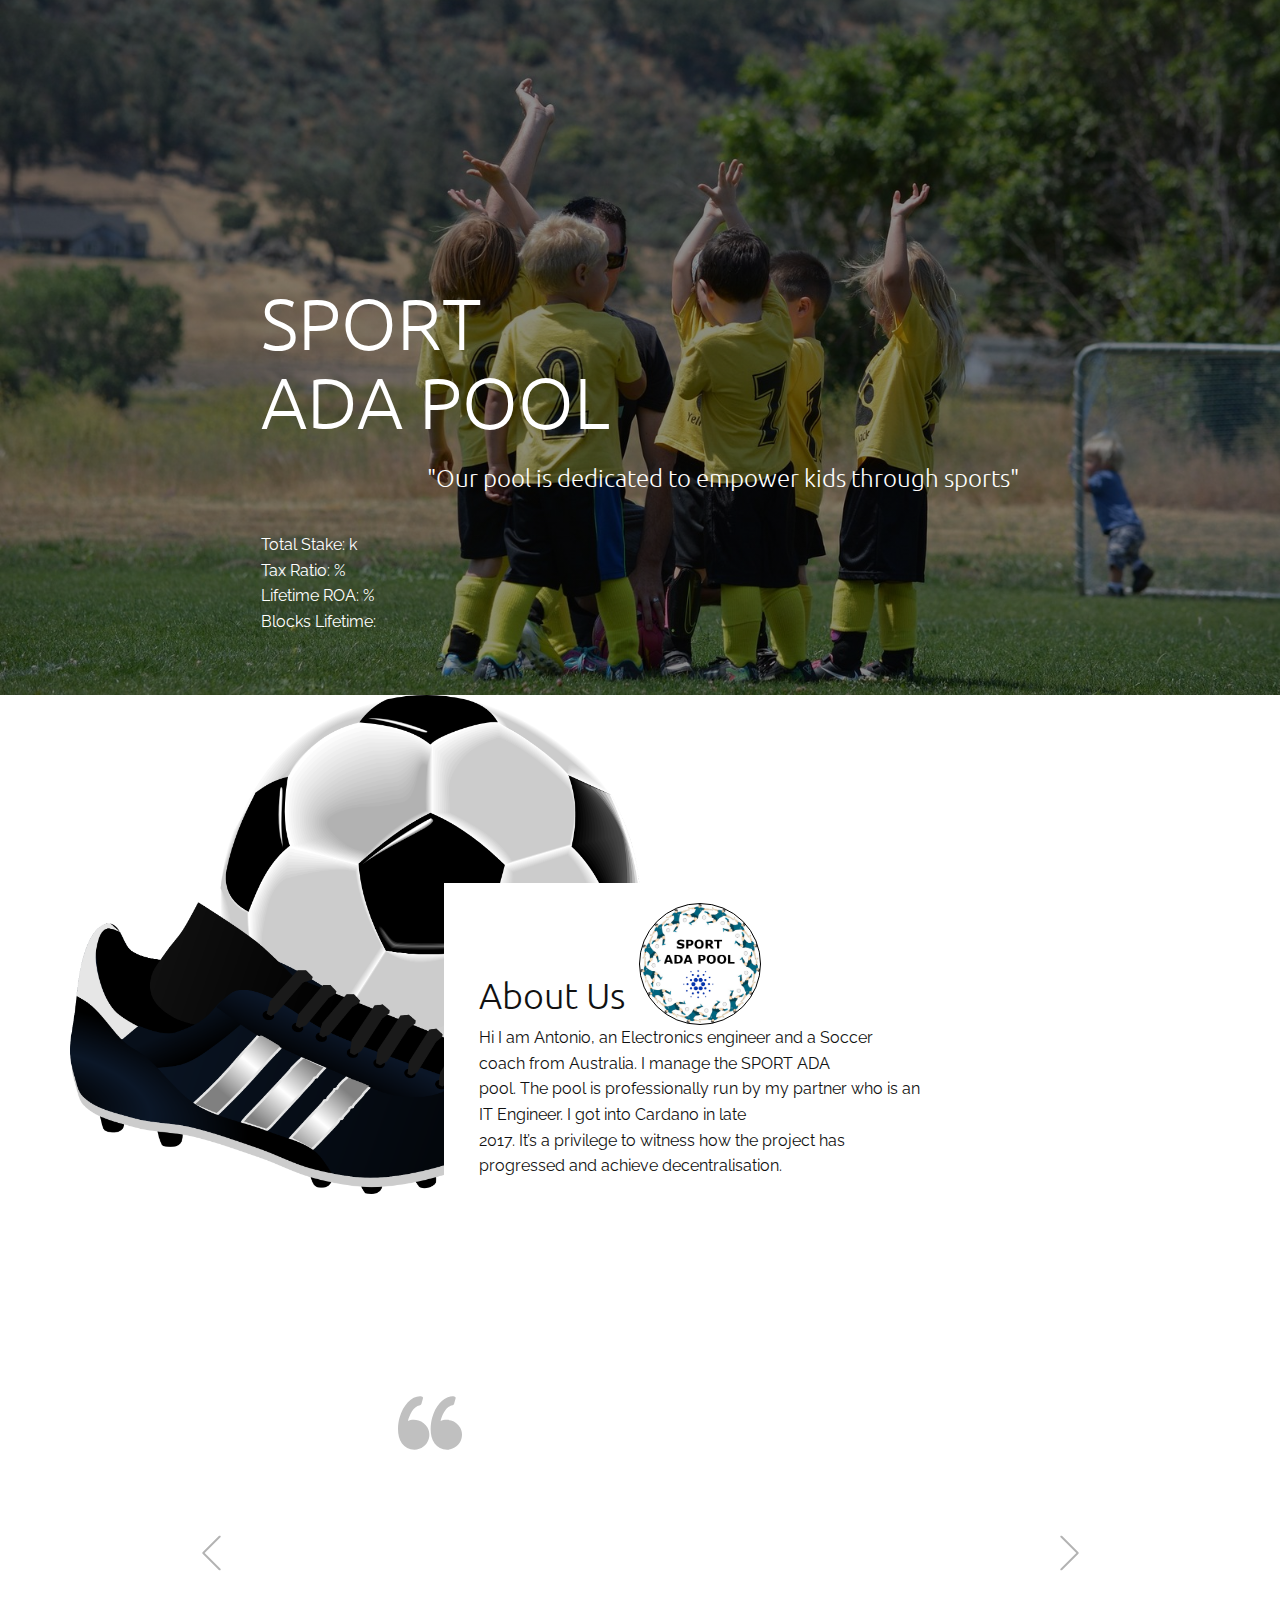
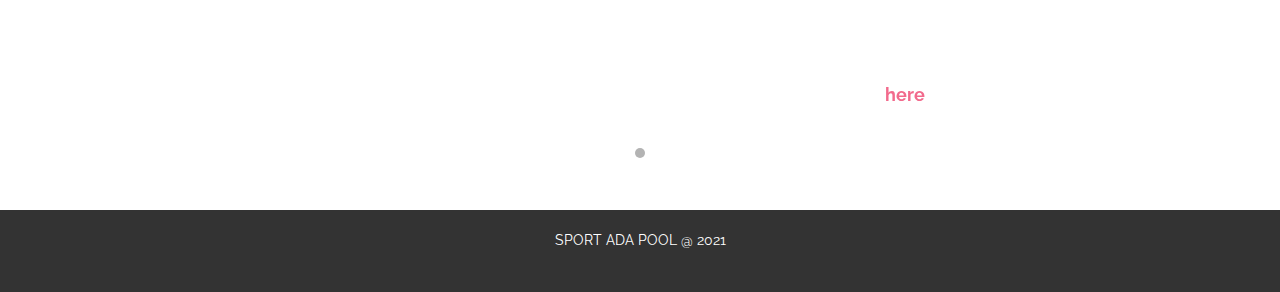
==== commit f313a857: "m" ====
--- a/index.html
+++ b/index.html
@@ -44,11 +44,11 @@
               <script> $.getJSON('https://js.adapools.org/pools/9fa36f8ef20fb222a4cc159c14d8ba3375ea2b83093859cf006b8b19/summary.json', function(data) { 
 $.each( data.data, function( i, val ) { 
 		a=new Array('tax_fix','pledge','total_stake');
-		if(a.includes(i))  val=Math.round(parseInt(val)/1000000);
+		if(a.includes(i))  val=Math.round(parseInt(val)/1000000000);
 		if(i=='blocks_lifetime') val=parseInt(val) + parseInt(data.data.blocks_epoch);
 		$('#9fa36f8ef20fb222a4cc159c14d8ba3375ea2b83093859cf006b8b19_'+i).html(val).text();   
 }); 
-		}); </script> Total Stake: <span id="9fa36f8ef20fb222a4cc159c14d8ba3375ea2b83093859cf006b8b19_total_stake"></span>Million<br> Tax Ratio: <span id="9fa36f8ef20fb222a4cc159c14d8ba3375ea2b83093859cf006b8b19_tax_ratio"></span>%<br> Lifetime ROA: <span id="9fa36f8ef20fb222a4cc159c14d8ba3375ea2b83093859cf006b8b19_roa_lifetime"></span>%<br> Blocks Lifetime: <span id="9fa36f8ef20fb222a4cc159c14d8ba3375ea2b83093859cf006b8b19_blocks_lifetime"></span>
+		}); </script> Total Stake: <span id="9fa36f8ef20fb222a4cc159c14d8ba3375ea2b83093859cf006b8b19_total_stake"></span> k<br> Tax Ratio: <span id="9fa36f8ef20fb222a4cc159c14d8ba3375ea2b83093859cf006b8b19_tax_ratio"></span>%<br> Lifetime ROA: <span id="9fa36f8ef20fb222a4cc159c14d8ba3375ea2b83093859cf006b8b19_roa_lifetime"></span>%<br> Blocks Lifetime: <span id="9fa36f8ef20fb222a4cc159c14d8ba3375ea2b83093859cf006b8b19_blocks_lifetime"></span>
               <br>
             </div>
           </div>
--- a/SPORT-ADA-POOL.css
+++ b/SPORT-ADA-POOL.css
@@ -10,7 +10,6 @@
 .u-section-1 .u-group-1 {
   width: 878px;
   min-height: 594px;
-  height: auto;
   margin: 101px auto 0;
 }
 
@@ -31,7 +30,6 @@
 .u-section-1 .u-custom-html-1 {
   min-height: 131px;
   animation-duration: 1000ms;
-  height: auto;
   margin: 40px 250px 0 0;
 }
 
@@ -57,6 +55,7 @@
 
   .u-section-1 .u-custom-html-1 {
     min-height: 100px;
+    height: auto;
     width: 780px;
     margin-top: 95px;
     margin-right: 0;
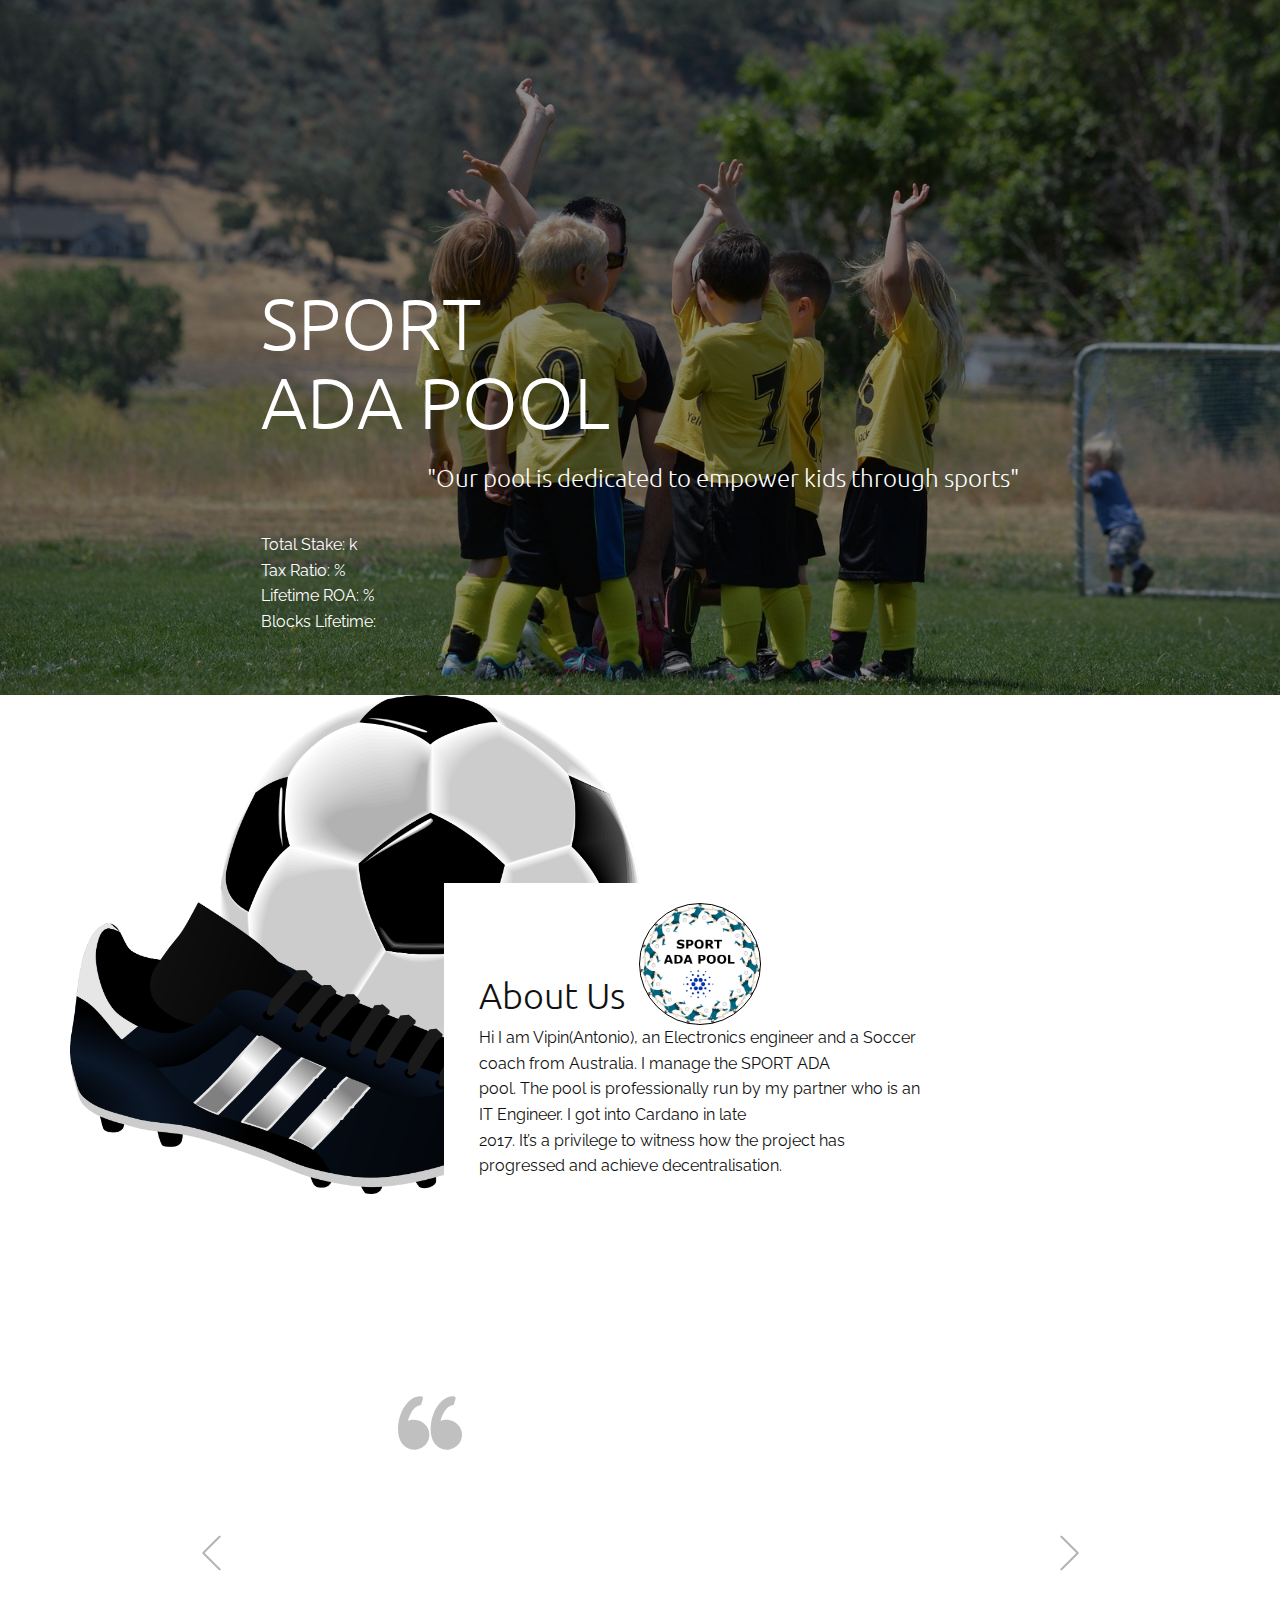
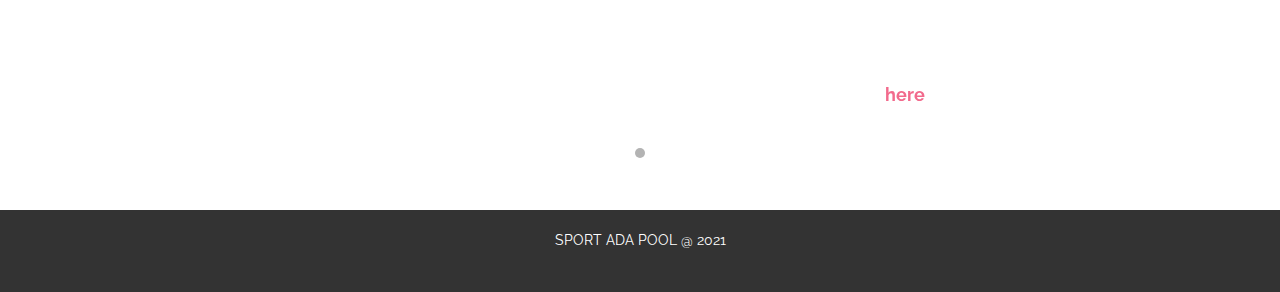
==== commit b697f533: "m" ====
--- a/index.html
+++ b/index.html
@@ -11,7 +11,6 @@
 <link rel="stylesheet" href="SPORT-ADA-POOL.css" media="screen">
     <script class="u-script" type="text/javascript" src="jquery.js" defer=""></script>
     <script class="u-script" type="text/javascript" src="nicepage.js" defer=""></script>
-    <meta name="generator" content="Nicepage 3.3.3, nicepage.com">
     <link rel="icon" href="images/favicon.jpg">
     
     <link id="u-theme-google-font" rel="stylesheet" href="https://fonts.googleapis.com/css?family=Ubuntu:300,300i,400,400i,500,500i,700,700i|Raleway:100,100i,200,200i,300,300i,400,400i,500,500i,600,600i,700,700i,800,800i,900,900i">
@@ -67,7 +66,7 @@
                     <div class="u-container-layout u-container-layout-2">
                       <h2 class="u-text u-text-1">About Us</h2>
                       <div alt="" class="u-border-1 u-border-black u-image u-image-circle u-image-2" data-image-width="680" data-image-height="678"></div>
-                      <p class="u-text u-text-2">Hi I am Antonio, an Electronics engineer and a Soccer coach from Australia. I manage the SPORT ADA<br>pool. The pool is professionally run by my partner who is an IT Engineer. I got into Cardano in late<br>2017. It’s a privilege to witness how the project has progressed and achieve decentralisation.
+                      <p class="u-text u-text-2">Hi I am Vipin(Antonio), an Electronics engineer and a Soccer coach from Australia. I manage the SPORT ADA<br>pool. The pool is professionally run by my partner who is an IT Engineer. I got into Cardano in late<br>2017. It’s a privilege to witness how the project has progressed and achieve decentralisation.
                       </p>
                     </div>
                   </div>
--- a/nicepage.css
+++ b/nicepage.css
@@ -1,9 +1,9 @@
-/*!
- * froala_editor v3.2.3 (https://www.froala.com/wysiwyg-editor)
- * License https://froala.com/wysiwyg-editor/terms/
- * Copyright 2014-2020 Froala Labs
- */
-
+/*begin-commonstyles library*//*!
+ * froala_editor v3.2.3 (https://www.froala.com/wysiwyg-editor)
+ * License https://froala.com/wysiwyg-editor/terms/
+ * Copyright 2014-2020 Froala Labs
+ */
+
 .fr-clearfix::after {
   clear: both;
   display: block;
@@ -93,27 +93,27 @@
     white-space: pre-wrap;
     word-wrap: break-word;
     overflow: visible; }
-  .fr-view[dir="rtl"] blockquote {
-    border-left: none;
-    border-right: solid 2px #5E35B1;
-    margin-right: 0;
-    padding-right: 5px;
-    padding-left: 0; }
-    .fr-view[dir="rtl"] blockquote blockquote {
-      border-color: #00BCD4; }
-      .fr-view[dir="rtl"] blockquote blockquote blockquote {
-        border-color: #43A047; }
-  .fr-view blockquote {
-    border-left: solid 2px #5E35B1;
-    margin-left: 0;
-    padding-left: 5px;
-    color: #5E35B1; }
-    .fr-view blockquote blockquote {
-      border-color: #00BCD4;
-      color: #00BCD4; }
-      .fr-view blockquote blockquote blockquote {
-        border-color: #43A047;
-        color: #43A047; }
+/*.fr-view[dir="rtl"] blockquote {
+  border-left: none;
+  border-right: solid 2px #5E35B1;
+  margin-right: 0;
+  padding-right: 5px;
+  padding-left: 0; }
+  .fr-view[dir="rtl"] blockquote blockquote {
+    border-color: #00BCD4; }
+    .fr-view[dir="rtl"] blockquote blockquote blockquote {
+      border-color: #43A047; }
+.fr-view blockquote {
+  border-left: solid 2px #5E35B1;
+  margin-left: 0;
+  padding-left: 5px;
+  color: #5E35B1; }
+  .fr-view blockquote blockquote {
+    border-color: #00BCD4;
+    color: #00BCD4; }
+    .fr-view blockquote blockquote blockquote {
+      border-color: #43A047;
+      color: #43A047; }*/
   .fr-view span.fr-emoticon {
     font-weight: normal;
     font-family: "Apple Color Emoji","Segoe UI Emoji","NotoColorEmoji","Segoe UI Symbol","Android Emoji","EmojiSymbols";
@@ -159,7 +159,7 @@
     position: relative;
     max-width: 100%; }
     .fr-view img.fr-dib {
-      margin: 5px auto;
+      margin: 10px auto;
       display: block;
       float: none;
       vertical-align: top; }
@@ -178,11 +178,11 @@
       max-width: calc(100% - (2 * 5px)); }
       .fr-view img.fr-dii.fr-fil {
         float: left;
-        margin: 5px 5px 5px 0;
+        margin: 10px 15px 10px 0;
         max-width: calc(100% - 5px); }
       .fr-view img.fr-dii.fr-fir {
         float: right;
-        margin: 5px 0 5px 5px;
+        margin: 10px 0 10px 15px;
         max-width: calc(100% - 5px); }
   .fr-view span.fr-img-caption {
     position: relative;
@@ -360,7 +360,7 @@
       float: right;
       margin: 5px 0 5px 5px;
       max-width: calc(100% - 5px); }
-/*begin-commonstyles animate*/@charset "UTF-8";
+/*end-commonstyles library*//*begin-commonstyles library*/@charset "UTF-8";
 
 /*!
  * animate.css -https://daneden.github.io/animate.css/
@@ -3985,7 +3985,7 @@
     animation-iteration-count: 1 !important;
   }
 }
-/*end-commonstyles animate*//*! normalize.css v4.1.1 | MIT License | github.com/necolas/normalize.css */
+/*end-commonstyles library*//*! normalize.css v4.1.1 | MIT License | github.com/necolas/normalize.css */
 html {
   font-family: sans-serif;
   -ms-text-size-adjust: 100%;
@@ -5245,7 +5245,7 @@
 }
 .u-form-horizontal .u-input {
   display: flex;
-  width: auto;
+  width: 0;
   vertical-align: middle;
   flex-grow: 1;
   flex-shrink: 1;
@@ -5694,7 +5694,7 @@
 .u-text.u-indent-100 ol {
   padding-left: 120px;
 }
-.u-spacing-100 > div + div,
+.u-spacing-100.u-price-wrapper > div + div,
 .u-spacing-100 .u-social-url + .u-social-url {
   margin-left: 100px;
 }
@@ -5714,7 +5714,7 @@
 .u-text.u-indent-99 ol {
   padding-left: 119px;
 }
-.u-spacing-99 > div + div,
+.u-spacing-99.u-price-wrapper > div + div,
 .u-spacing-99 .u-social-url + .u-social-url {
   margin-left: 99px;
 }
@@ -5734,7 +5734,7 @@
 .u-text.u-indent-98 ol {
   padding-left: 118px;
 }
-.u-spacing-98 > div + div,
+.u-spacing-98.u-price-wrapper > div + div,
 .u-spacing-98 .u-social-url + .u-social-url {
   margin-left: 98px;
 }
@@ -5754,7 +5754,7 @@
 .u-text.u-indent-97 ol {
   padding-left: 117px;
 }
-.u-spacing-97 > div + div,
+.u-spacing-97.u-price-wrapper > div + div,
 .u-spacing-97 .u-social-url + .u-social-url {
   margin-left: 97px;
 }
@@ -5774,7 +5774,7 @@
 .u-text.u-indent-96 ol {
   padding-left: 116px;
 }
-.u-spacing-96 > div + div,
+.u-spacing-96.u-price-wrapper > div + div,
 .u-spacing-96 .u-social-url + .u-social-url {
   margin-left: 96px;
 }
@@ -5794,7 +5794,7 @@
 .u-text.u-indent-95 ol {
   padding-left: 115px;
 }
-.u-spacing-95 > div + div,
+.u-spacing-95.u-price-wrapper > div + div,
 .u-spacing-95 .u-social-url + .u-social-url {
   margin-left: 95px;
 }
@@ -5814,7 +5814,7 @@
 .u-text.u-indent-94 ol {
   padding-left: 114px;
 }
-.u-spacing-94 > div + div,
+.u-spacing-94.u-price-wrapper > div + div,
 .u-spacing-94 .u-social-url + .u-social-url {
   margin-left: 94px;
 }
@@ -5834,7 +5834,7 @@
 .u-text.u-indent-93 ol {
   padding-left: 113px;
 }
-.u-spacing-93 > div + div,
+.u-spacing-93.u-price-wrapper > div + div,
 .u-spacing-93 .u-social-url + .u-social-url {
   margin-left: 93px;
 }
@@ -5854,7 +5854,7 @@
 .u-text.u-indent-92 ol {
   padding-left: 112px;
 }
-.u-spacing-92 > div + div,
+.u-spacing-92.u-price-wrapper > div + div,
 .u-spacing-92 .u-social-url + .u-social-url {
   margin-left: 92px;
 }
@@ -5874,7 +5874,7 @@
 .u-text.u-indent-91 ol {
   padding-left: 111px;
 }
-.u-spacing-91 > div + div,
+.u-spacing-91.u-price-wrapper > div + div,
 .u-spacing-91 .u-social-url + .u-social-url {
   margin-left: 91px;
 }
@@ -5894,7 +5894,7 @@
 .u-text.u-indent-90 ol {
   padding-left: 110px;
 }
-.u-spacing-90 > div + div,
+.u-spacing-90.u-price-wrapper > div + div,
 .u-spacing-90 .u-social-url + .u-social-url {
   margin-left: 90px;
 }
@@ -5914,7 +5914,7 @@
 .u-text.u-indent-89 ol {
   padding-left: 109px;
 }
-.u-spacing-89 > div + div,
+.u-spacing-89.u-price-wrapper > div + div,
 .u-spacing-89 .u-social-url + .u-social-url {
   margin-left: 89px;
 }
@@ -5934,7 +5934,7 @@
 .u-text.u-indent-88 ol {
   padding-left: 108px;
 }
-.u-spacing-88 > div + div,
+.u-spacing-88.u-price-wrapper > div + div,
 .u-spacing-88 .u-social-url + .u-social-url {
   margin-left: 88px;
 }
@@ -5954,7 +5954,7 @@
 .u-text.u-indent-87 ol {
   padding-left: 107px;
 }
-.u-spacing-87 > div + div,
+.u-spacing-87.u-price-wrapper > div + div,
 .u-spacing-87 .u-social-url + .u-social-url {
   margin-left: 87px;
 }
@@ -5974,7 +5974,7 @@
 .u-text.u-indent-86 ol {
   padding-left: 106px;
 }
-.u-spacing-86 > div + div,
+.u-spacing-86.u-price-wrapper > div + div,
 .u-spacing-86 .u-social-url + .u-social-url {
   margin-left: 86px;
 }
@@ -5994,7 +5994,7 @@
 .u-text.u-indent-85 ol {
   padding-left: 105px;
 }
-.u-spacing-85 > div + div,
+.u-spacing-85.u-price-wrapper > div + div,
 .u-spacing-85 .u-social-url + .u-social-url {
   margin-left: 85px;
 }
@@ -6014,7 +6014,7 @@
 .u-text.u-indent-84 ol {
   padding-left: 104px;
 }
-.u-spacing-84 > div + div,
+.u-spacing-84.u-price-wrapper > div + div,
 .u-spacing-84 .u-social-url + .u-social-url {
   margin-left: 84px;
 }
@@ -6034,7 +6034,7 @@
 .u-text.u-indent-83 ol {
   padding-left: 103px;
 }
-.u-spacing-83 > div + div,
+.u-spacing-83.u-price-wrapper > div + div,
 .u-spacing-83 .u-social-url + .u-social-url {
   margin-left: 83px;
 }
@@ -6054,7 +6054,7 @@
 .u-text.u-indent-82 ol {
   padding-left: 102px;
 }
-.u-spacing-82 > div + div,
+.u-spacing-82.u-price-wrapper > div + div,
 .u-spacing-82 .u-social-url + .u-social-url {
   margin-left: 82px;
 }
@@ -6074,7 +6074,7 @@
 .u-text.u-indent-81 ol {
   padding-left: 101px;
 }
-.u-spacing-81 > div + div,
+.u-spacing-81.u-price-wrapper > div + div,
 .u-spacing-81 .u-social-url + .u-social-url {
   margin-left: 81px;
 }
@@ -6094,7 +6094,7 @@
 .u-text.u-indent-80 ol {
   padding-left: 100px;
 }
-.u-spacing-80 > div + div,
+.u-spacing-80.u-price-wrapper > div + div,
 .u-spacing-80 .u-social-url + .u-social-url {
   margin-left: 80px;
 }
@@ -6114,7 +6114,7 @@
 .u-text.u-indent-79 ol {
   padding-left: 99px;
 }
-.u-spacing-79 > div + div,
+.u-spacing-79.u-price-wrapper > div + div,
 .u-spacing-79 .u-social-url + .u-social-url {
   margin-left: 79px;
 }
@@ -6134,7 +6134,7 @@
 .u-text.u-indent-78 ol {
   padding-left: 98px;
 }
-.u-spacing-78 > div + div,
+.u-spacing-78.u-price-wrapper > div + div,
 .u-spacing-78 .u-social-url + .u-social-url {
   margin-left: 78px;
 }
@@ -6154,7 +6154,7 @@
 .u-text.u-indent-77 ol {
   padding-left: 97px;
 }
-.u-spacing-77 > div + div,
+.u-spacing-77.u-price-wrapper > div + div,
 .u-spacing-77 .u-social-url + .u-social-url {
   margin-left: 77px;
 }
@@ -6174,7 +6174,7 @@
 .u-text.u-indent-76 ol {
   padding-left: 96px;
 }
-.u-spacing-76 > div + div,
+.u-spacing-76.u-price-wrapper > div + div,
 .u-spacing-76 .u-social-url + .u-social-url {
   margin-left: 76px;
 }
@@ -6194,7 +6194,7 @@
 .u-text.u-indent-75 ol {
   padding-left: 95px;
 }
-.u-spacing-75 > div + div,
+.u-spacing-75.u-price-wrapper > div + div,
 .u-spacing-75 .u-social-url + .u-social-url {
   margin-left: 75px;
 }
@@ -6214,7 +6214,7 @@
 .u-text.u-indent-74 ol {
   padding-left: 94px;
 }
-.u-spacing-74 > div + div,
+.u-spacing-74.u-price-wrapper > div + div,
 .u-spacing-74 .u-social-url + .u-social-url {
   margin-left: 74px;
 }
@@ -6234,7 +6234,7 @@
 .u-text.u-indent-73 ol {
   padding-left: 93px;
 }
-.u-spacing-73 > div + div,
+.u-spacing-73.u-price-wrapper > div + div,
 .u-spacing-73 .u-social-url + .u-social-url {
   margin-left: 73px;
 }
@@ -6254,7 +6254,7 @@
 .u-text.u-indent-72 ol {
   padding-left: 92px;
 }
-.u-spacing-72 > div + div,
+.u-spacing-72.u-price-wrapper > div + div,
 .u-spacing-72 .u-social-url + .u-social-url {
   margin-left: 72px;
 }
@@ -6274,7 +6274,7 @@
 .u-text.u-indent-71 ol {
   padding-left: 91px;
 }
-.u-spacing-71 > div + div,
+.u-spacing-71.u-price-wrapper > div + div,
 .u-spacing-71 .u-social-url + .u-social-url {
   margin-left: 71px;
 }
@@ -6294,7 +6294,7 @@
 .u-text.u-indent-70 ol {
   padding-left: 90px;
 }
-.u-spacing-70 > div + div,
+.u-spacing-70.u-price-wrapper > div + div,
 .u-spacing-70 .u-social-url + .u-social-url {
   margin-left: 70px;
 }
@@ -6314,7 +6314,7 @@
 .u-text.u-indent-69 ol {
   padding-left: 89px;
 }
-.u-spacing-69 > div + div,
+.u-spacing-69.u-price-wrapper > div + div,
 .u-spacing-69 .u-social-url + .u-social-url {
   margin-left: 69px;
 }
@@ -6334,7 +6334,7 @@
 .u-text.u-indent-68 ol {
   padding-left: 88px;
 }
-.u-spacing-68 > div + div,
+.u-spacing-68.u-price-wrapper > div + div,
 .u-spacing-68 .u-social-url + .u-social-url {
   margin-left: 68px;
 }
@@ -6354,7 +6354,7 @@
 .u-text.u-indent-67 ol {
   padding-left: 87px;
 }
-.u-spacing-67 > div + div,
+.u-spacing-67.u-price-wrapper > div + div,
 .u-spacing-67 .u-social-url + .u-social-url {
   margin-left: 67px;
 }
@@ -6374,7 +6374,7 @@
 .u-text.u-indent-66 ol {
   padding-left: 86px;
 }
-.u-spacing-66 > div + div,
+.u-spacing-66.u-price-wrapper > div + div,
 .u-spacing-66 .u-social-url + .u-social-url {
   margin-left: 66px;
 }
@@ -6394,7 +6394,7 @@
 .u-text.u-indent-65 ol {
   padding-left: 85px;
 }
-.u-spacing-65 > div + div,
+.u-spacing-65.u-price-wrapper > div + div,
 .u-spacing-65 .u-social-url + .u-social-url {
   margin-left: 65px;
 }
@@ -6414,7 +6414,7 @@
 .u-text.u-indent-64 ol {
   padding-left: 84px;
 }
-.u-spacing-64 > div + div,
+.u-spacing-64.u-price-wrapper > div + div,
 .u-spacing-64 .u-social-url + .u-social-url {
   margin-left: 64px;
 }
@@ -6434,7 +6434,7 @@
 .u-text.u-indent-63 ol {
   padding-left: 83px;
 }
-.u-spacing-63 > div + div,
+.u-spacing-63.u-price-wrapper > div + div,
 .u-spacing-63 .u-social-url + .u-social-url {
   margin-left: 63px;
 }
@@ -6454,7 +6454,7 @@
 .u-text.u-indent-62 ol {
   padding-left: 82px;
 }
-.u-spacing-62 > div + div,
+.u-spacing-62.u-price-wrapper > div + div,
 .u-spacing-62 .u-social-url + .u-social-url {
   margin-left: 62px;
 }
@@ -6474,7 +6474,7 @@
 .u-text.u-indent-61 ol {
   padding-left: 81px;
 }
-.u-spacing-61 > div + div,
+.u-spacing-61.u-price-wrapper > div + div,
 .u-spacing-61 .u-social-url + .u-social-url {
   margin-left: 61px;
 }
@@ -6494,7 +6494,7 @@
 .u-text.u-indent-60 ol {
   padding-left: 80px;
 }
-.u-spacing-60 > div + div,
+.u-spacing-60.u-price-wrapper > div + div,
 .u-spacing-60 .u-social-url + .u-social-url {
   margin-left: 60px;
 }
@@ -6514,7 +6514,7 @@
 .u-text.u-indent-59 ol {
   padding-left: 79px;
 }
-.u-spacing-59 > div + div,
+.u-spacing-59.u-price-wrapper > div + div,
 .u-spacing-59 .u-social-url + .u-social-url {
   margin-left: 59px;
 }
@@ -6534,7 +6534,7 @@
 .u-text.u-indent-58 ol {
   padding-left: 78px;
 }
-.u-spacing-58 > div + div,
+.u-spacing-58.u-price-wrapper > div + div,
 .u-spacing-58 .u-social-url + .u-social-url {
   margin-left: 58px;
 }
@@ -6554,7 +6554,7 @@
 .u-text.u-indent-57 ol {
   padding-left: 77px;
 }
-.u-spacing-57 > div + div,
+.u-spacing-57.u-price-wrapper > div + div,
 .u-spacing-57 .u-social-url + .u-social-url {
   margin-left: 57px;
 }
@@ -6574,7 +6574,7 @@
 .u-text.u-indent-56 ol {
   padding-left: 76px;
 }
-.u-spacing-56 > div + div,
+.u-spacing-56.u-price-wrapper > div + div,
 .u-spacing-56 .u-social-url + .u-social-url {
   margin-left: 56px;
 }
@@ -6594,7 +6594,7 @@
 .u-text.u-indent-55 ol {
   padding-left: 75px;
 }
-.u-spacing-55 > div + div,
+.u-spacing-55.u-price-wrapper > div + div,
 .u-spacing-55 .u-social-url + .u-social-url {
   margin-left: 55px;
 }
@@ -6614,7 +6614,7 @@
 .u-text.u-indent-54 ol {
   padding-left: 74px;
 }
-.u-spacing-54 > div + div,
+.u-spacing-54.u-price-wrapper > div + div,
 .u-spacing-54 .u-social-url + .u-social-url {
   margin-left: 54px;
 }
@@ -6634,7 +6634,7 @@
 .u-text.u-indent-53 ol {
   padding-left: 73px;
 }
-.u-spacing-53 > div + div,
+.u-spacing-53.u-price-wrapper > div + div,
 .u-spacing-53 .u-social-url + .u-social-url {
   margin-left: 53px;
 }
@@ -6654,7 +6654,7 @@
 .u-text.u-indent-52 ol {
   padding-left: 72px;
 }
-.u-spacing-52 > div + div,
+.u-spacing-52.u-price-wrapper > div + div,
 .u-spacing-52 .u-social-url + .u-social-url {
   margin-left: 52px;
 }
@@ -6674,7 +6674,7 @@
 .u-text.u-indent-51 ol {
   padding-left: 71px;
 }
-.u-spacing-51 > div + div,
+.u-spacing-51.u-price-wrapper > div + div,
 .u-spacing-51 .u-social-url + .u-social-url {
   margin-left: 51px;
 }
@@ -6694,7 +6694,7 @@
 .u-text.u-indent-50 ol {
   padding-left: 70px;
 }
-.u-spacing-50 > div + div,
+.u-spacing-50.u-price-wrapper > div + div,
 .u-spacing-50 .u-social-url + .u-social-url {
   margin-left: 50px;
 }
@@ -6714,7 +6714,7 @@
 .u-text.u-indent-49 ol {
   padding-left: 69px;
 }
-.u-spacing-49 > div + div,
+.u-spacing-49.u-price-wrapper > div + div,
 .u-spacing-49 .u-social-url + .u-social-url {
   margin-left: 49px;
 }
@@ -6734,7 +6734,7 @@
 .u-text.u-indent-48 ol {
   padding-left: 68px;
 }
-.u-spacing-48 > div + div,
+.u-spacing-48.u-price-wrapper > div + div,
 .u-spacing-48 .u-social-url + .u-social-url {
   margin-left: 48px;
 }
@@ -6754,7 +6754,7 @@
 .u-text.u-indent-47 ol {
   padding-left: 67px;
 }
-.u-spacing-47 > div + div,
+.u-spacing-47.u-price-wrapper > div + div,
 .u-spacing-47 .u-social-url + .u-social-url {
   margin-left: 47px;
 }
@@ -6774,7 +6774,7 @@
 .u-text.u-indent-46 ol {
   padding-left: 66px;
 }
-.u-spacing-46 > div + div,
+.u-spacing-46.u-price-wrapper > div + div,
 .u-spacing-46 .u-social-url + .u-social-url {
   margin-left: 46px;
 }
@@ -6794,7 +6794,7 @@
 .u-text.u-indent-45 ol {
   padding-left: 65px;
 }
-.u-spacing-45 > div + div,
+.u-spacing-45.u-price-wrapper > div + div,
 .u-spacing-45 .u-social-url + .u-social-url {
   margin-left: 45px;
 }
@@ -6814,7 +6814,7 @@
 .u-text.u-indent-44 ol {
   padding-left: 64px;
 }
-.u-spacing-44 > div + div,
+.u-spacing-44.u-price-wrapper > div + div,
 .u-spacing-44 .u-social-url + .u-social-url {
   margin-left: 44px;
 }
@@ -6834,7 +6834,7 @@
 .u-text.u-indent-43 ol {
   padding-left: 63px;
 }
-.u-spacing-43 > div + div,
+.u-spacing-43.u-price-wrapper > div + div,
 .u-spacing-43 .u-social-url + .u-social-url {
   margin-left: 43px;
 }
@@ -6854,7 +6854,7 @@
 .u-text.u-indent-42 ol {
   padding-left: 62px;
 }
-.u-spacing-42 > div + div,
+.u-spacing-42.u-price-wrapper > div + div,
 .u-spacing-42 .u-social-url + .u-social-url {
   margin-left: 42px;
 }
@@ -6874,7 +6874,7 @@
 .u-text.u-indent-41 ol {
   padding-left: 61px;
 }
-.u-spacing-41 > div + div,
+.u-spacing-41.u-price-wrapper > div + div,
 .u-spacing-41 .u-social-url + .u-social-url {
   margin-left: 41px;
 }
@@ -6894,7 +6894,7 @@
 .u-text.u-indent-40 ol {
   padding-left: 60px;
 }
-.u-spacing-40 > div + div,
+.u-spacing-40.u-price-wrapper > div + div,
 .u-spacing-40 .u-social-url + .u-social-url {
   margin-left: 40px;
 }
@@ -6914,7 +6914,7 @@
 .u-text.u-indent-39 ol {
   padding-left: 59px;
 }
-.u-spacing-39 > div + div,
+.u-spacing-39.u-price-wrapper > div + div,
 .u-spacing-39 .u-social-url + .u-social-url {
   margin-left: 39px;
 }
@@ -6934,7 +6934,7 @@
 .u-text.u-indent-38 ol {
   padding-left: 58px;
 }
-.u-spacing-38 > div + div,
+.u-spacing-38.u-price-wrapper > div + div,
 .u-spacing-38 .u-social-url + .u-social-url {
   margin-left: 38px;
 }
@@ -6954,7 +6954,7 @@
 .u-text.u-indent-37 ol {
   padding-left: 57px;
 }
-.u-spacing-37 > div + div,
+.u-spacing-37.u-price-wrapper > div + div,
 .u-spacing-37 .u-social-url + .u-social-url {
   margin-left: 37px;
 }
@@ -6974,7 +6974,7 @@
 .u-text.u-indent-36 ol {
   padding-left: 56px;
 }
-.u-spacing-36 > div + div,
+.u-spacing-36.u-price-wrapper > div + div,
 .u-spacing-36 .u-social-url + .u-social-url {
   margin-left: 36px;
 }
@@ -6994,7 +6994,7 @@
 .u-text.u-indent-35 ol {
   padding-left: 55px;
 }
-.u-spacing-35 > div + div,
+.u-spacing-35.u-price-wrapper > div + div,
 .u-spacing-35 .u-social-url + .u-social-url {
   margin-left: 35px;
 }
@@ -7014,7 +7014,7 @@
 .u-text.u-indent-34 ol {
   padding-left: 54px;
 }
-.u-spacing-34 > div + div,
+.u-spacing-34.u-price-wrapper > div + div,
 .u-spacing-34 .u-social-url + .u-social-url {
   margin-left: 34px;
 }
@@ -7034,7 +7034,7 @@
 .u-text.u-indent-33 ol {
   padding-left: 53px;
 }
-.u-spacing-33 > div + div,
+.u-spacing-33.u-price-wrapper > div + div,
 .u-spacing-33 .u-social-url + .u-social-url {
   margin-left: 33px;
 }
@@ -7054,7 +7054,7 @@
 .u-text.u-indent-32 ol {
   padding-left: 52px;
 }
-.u-spacing-32 > div + div,
+.u-spacing-32.u-price-wrapper > div + div,
 .u-spacing-32 .u-social-url + .u-social-url {
   margin-left: 32px;
 }
@@ -7074,7 +7074,7 @@
 .u-text.u-indent-31 ol {
   padding-left: 51px;
 }
-.u-spacing-31 > div + div,
+.u-spacing-31.u-price-wrapper > div + div,
 .u-spacing-31 .u-social-url + .u-social-url {
   margin-left: 31px;
 }
@@ -7094,7 +7094,7 @@
 .u-text.u-indent-30 ol {
   padding-left: 50px;
 }
-.u-spacing-30 > div + div,
+.u-spacing-30.u-price-wrapper > div + div,
 .u-spacing-30 .u-social-url + .u-social-url {
   margin-left: 30px;
 }
@@ -7114,7 +7114,7 @@
 .u-text.u-indent-29 ol {
   padding-left: 49px;
 }
-.u-spacing-29 > div + div,
+.u-spacing-29.u-price-wrapper > div + div,
 .u-spacing-29 .u-social-url + .u-social-url {
   margin-left: 29px;
 }
@@ -7134,7 +7134,7 @@
 .u-text.u-indent-28 ol {
   padding-left: 48px;
 }
-.u-spacing-28 > div + div,
+.u-spacing-28.u-price-wrapper > div + div,
 .u-spacing-28 .u-social-url + .u-social-url {
   margin-left: 28px;
 }
@@ -7154,7 +7154,7 @@
 .u-text.u-indent-27 ol {
   padding-left: 47px;
 }
-.u-spacing-27 > div + div,
+.u-spacing-27.u-price-wrapper > div + div,
 .u-spacing-27 .u-social-url + .u-social-url {
   margin-left: 27px;
 }
@@ -7174,7 +7174,7 @@
 .u-text.u-indent-26 ol {
   padding-left: 46px;
 }
-.u-spacing-26 > div + div,
+.u-spacing-26.u-price-wrapper > div + div,
 .u-spacing-26 .u-social-url + .u-social-url {
   margin-left: 26px;
 }
@@ -7194,7 +7194,7 @@
 .u-text.u-indent-25 ol {
   padding-left: 45px;
 }
-.u-spacing-25 > div + div,
+.u-spacing-25.u-price-wrapper > div + div,
 .u-spacing-25 .u-social-url + .u-social-url {
   margin-left: 25px;
 }
@@ -7214,7 +7214,7 @@
 .u-text.u-indent-24 ol {
   padding-left: 44px;
 }
-.u-spacing-24 > div + div,
+.u-spacing-24.u-price-wrapper > div + div,
 .u-spacing-24 .u-social-url + .u-social-url {
   margin-left: 24px;
 }
@@ -7234,7 +7234,7 @@
 .u-text.u-indent-23 ol {
   padding-left: 43px;
 }
-.u-spacing-23 > div + div,
+.u-spacing-23.u-price-wrapper > div + div,
 .u-spacing-23 .u-social-url + .u-social-url {
   margin-left: 23px;
 }
@@ -7254,7 +7254,7 @@
 .u-text.u-indent-22 ol {
   padding-left: 42px;
 }
-.u-spacing-22 > div + div,
+.u-spacing-22.u-price-wrapper > div + div,
 .u-spacing-22 .u-social-url + .u-social-url {
   margin-left: 22px;
 }
@@ -7274,7 +7274,7 @@
 .u-text.u-indent-21 ol {
   padding-left: 41px;
 }
-.u-spacing-21 > div + div,
+.u-spacing-21.u-price-wrapper > div + div,
 .u-spacing-21 .u-social-url + .u-social-url {
   margin-left: 21px;
 }
@@ -7294,7 +7294,7 @@
 .u-text.u-indent-20 ol {
   padding-left: 40px;
 }
-.u-spacing-20 > div + div,
+.u-spacing-20.u-price-wrapper > div + div,
 .u-spacing-20 .u-social-url + .u-social-url {
   margin-left: 20px;
 }
@@ -7314,7 +7314,7 @@
 .u-text.u-indent-19 ol {
   padding-left: 39px;
 }
-.u-spacing-19 > div + div,
+.u-spacing-19.u-price-wrapper > div + div,
 .u-spacing-19 .u-social-url + .u-social-url {
   margin-left: 19px;
 }
@@ -7334,7 +7334,7 @@
 .u-text.u-indent-18 ol {
   padding-left: 38px;
 }
-.u-spacing-18 > div + div,
+.u-spacing-18.u-price-wrapper > div + div,
 .u-spacing-18 .u-social-url + .u-social-url {
   margin-left: 18px;
 }
@@ -7354,7 +7354,7 @@
 .u-text.u-indent-17 ol {
   padding-left: 37px;
 }
-.u-spacing-17 > div + div,
+.u-spacing-17.u-price-wrapper > div + div,
 .u-spacing-17 .u-social-url + .u-social-url {
   margin-left: 17px;
 }
@@ -7374,7 +7374,7 @@
 .u-text.u-indent-16 ol {
   padding-left: 36px;
 }
-.u-spacing-16 > div + div,
+.u-spacing-16.u-price-wrapper > div + div,
 .u-spacing-16 .u-social-url + .u-social-url {
   margin-left: 16px;
 }
@@ -7394,7 +7394,7 @@
 .u-text.u-indent-15 ol {
   padding-left: 35px;
 }
-.u-spacing-15 > div + div,
+.u-spacing-15.u-price-wrapper > div + div,
 .u-spacing-15 .u-social-url + .u-social-url {
   margin-left: 15px;
 }
@@ -7414,7 +7414,7 @@
 .u-text.u-indent-14 ol {
   padding-left: 34px;
 }
-.u-spacing-14 > div + div,
+.u-spacing-14.u-price-wrapper > div + div,
 .u-spacing-14 .u-social-url + .u-social-url {
   margin-left: 14px;
 }
@@ -7434,7 +7434,7 @@
 .u-text.u-indent-13 ol {
   padding-left: 33px;
 }
-.u-spacing-13 > div + div,
+.u-spacing-13.u-price-wrapper > div + div,
 .u-spacing-13 .u-social-url + .u-social-url {
   margin-left: 13px;
 }
@@ -7454,7 +7454,7 @@
 .u-text.u-indent-12 ol {
   padding-left: 32px;
 }
-.u-spacing-12 > div + div,
+.u-spacing-12.u-price-wrapper > div + div,
 .u-spacing-12 .u-social-url + .u-social-url {
   margin-left: 12px;
 }
@@ -7474,7 +7474,7 @@
 .u-text.u-indent-11 ol {
   padding-left: 31px;
 }
-.u-spacing-11 > div + div,
+.u-spacing-11.u-price-wrapper > div + div,
 .u-spacing-11 .u-social-url + .u-social-url {
   margin-left: 11px;
 }
@@ -7494,7 +7494,7 @@
 .u-text.u-indent-10 ol {
   padding-left: 30px;
 }
-.u-spacing-10 > div + div,
+.u-spacing-10.u-price-wrapper > div + div,
 .u-spacing-10 .u-social-url + .u-social-url {
   margin-left: 10px;
 }
@@ -7514,7 +7514,7 @@
 .u-text.u-indent-9 ol {
   padding-left: 29px;
 }
-.u-spacing-9 > div + div,
+.u-spacing-9.u-price-wrapper > div + div,
 .u-spacing-9 .u-social-url + .u-social-url {
   margin-left: 9px;
 }
@@ -7534,7 +7534,7 @@
 .u-text.u-indent-8 ol {
   padding-left: 28px;
 }
-.u-spacing-8 > div + div,
+.u-spacing-8.u-price-wrapper > div + div,
 .u-spacing-8 .u-social-url + .u-social-url {
   margin-left: 8px;
 }
@@ -7554,7 +7554,7 @@
 .u-text.u-indent-7 ol {
   padding-left: 27px;
 }
-.u-spacing-7 > div + div,
+.u-spacing-7.u-price-wrapper > div + div,
 .u-spacing-7 .u-social-url + .u-social-url {
   margin-left: 7px;
 }
@@ -7574,7 +7574,7 @@
 .u-text.u-indent-6 ol {
   padding-left: 26px;
 }
-.u-spacing-6 > div + div,
+.u-spacing-6.u-price-wrapper > div + div,
 .u-spacing-6 .u-social-url + .u-social-url {
   margin-left: 6px;
 }
@@ -7594,7 +7594,7 @@
 .u-text.u-indent-5 ol {
   padding-left: 25px;
 }
-.u-spacing-5 > div + div,
+.u-spacing-5.u-price-wrapper > div + div,
 .u-spacing-5 .u-social-url + .u-social-url {
   margin-left: 5px;
 }
@@ -7614,7 +7614,7 @@
 .u-text.u-indent-4 ol {
   padding-left: 24px;
 }
-.u-spacing-4 > div + div,
+.u-spacing-4.u-price-wrapper > div + div,
 .u-spacing-4 .u-social-url + .u-social-url {
   margin-left: 4px;
 }
@@ -7634,7 +7634,7 @@
 .u-text.u-indent-3 ol {
   padding-left: 23px;
 }
-.u-spacing-3 > div + div,
+.u-spacing-3.u-price-wrapper > div + div,
 .u-spacing-3 .u-social-url + .u-social-url {
   margin-left: 3px;
 }
@@ -7654,7 +7654,7 @@
 .u-text.u-indent-2 ol {
   padding-left: 22px;
 }
-.u-spacing-2 > div + div,
+.u-spacing-2.u-price-wrapper > div + div,
 .u-spacing-2 .u-social-url + .u-social-url {
   margin-left: 2px;
 }
@@ -7674,7 +7674,7 @@
 .u-text.u-indent-1 ol {
   padding-left: 21px;
 }
-.u-spacing-1 > div + div,
+.u-spacing-1.u-price-wrapper > div + div,
 .u-spacing-1 .u-social-url + .u-social-url {
   margin-left: 1px;
 }
@@ -7694,7 +7694,7 @@
 .u-text.u-indent-0 ol {
   padding-left: 20px;
 }
-.u-spacing-0 > div + div,
+.u-spacing-0.u-price-wrapper > div + div,
 .u-spacing-0 .u-social-url + .u-social-url {
   margin-left: 0px;
 }
@@ -8195,6 +8195,56 @@
 .u-text-default:empty {
   display: block;
   width: 15px;
+}
+@media (min-width: 1200px) {
+  .u-text-default-xl {
+    display: table;
+    align-self: flex-start;
+  }
+  .u-text-default-xl:empty {
+    display: block;
+    width: 15px;
+  }
+}
+@media (min-width: 992px) and (max-width: 1199px) {
+  .u-text-default-lg {
+    display: table;
+    align-self: flex-start;
+  }
+  .u-text-default-lg:empty {
+    display: block;
+    width: 15px;
+  }
+}
+@media (min-width: 768px) and (max-width: 991px) {
+  .u-text-default-md {
+    display: table;
+    align-self: flex-start;
+  }
+  .u-text-default-md:empty {
+    display: block;
+    width: 15px;
+  }
+}
+@media (min-width: 576px) and (max-width: 767px) {
+  .u-text-default-sm {
+    display: table;
+    align-self: flex-start;
+  }
+  .u-text-default-sm:empty {
+    display: block;
+    width: 15px;
+  }
+}
+@media (max-width: 575px) {
+  .u-text-default-xs {
+    display: table;
+    align-self: flex-start;
+  }
+  .u-text-default-xs:empty {
+    display: block;
+    width: 15px;
+  }
 }
 .u-image,
 .u-background-effect-image,
@@ -8238,30 +8288,36 @@
 }
 .u-image-circle.u-expanded-width {
   padding-bottom: 100%;
+  height: auto !important;
 }
 @media (min-width: 1200px) {
   .u-image-circle.u-expanded-width-xl {
     padding-bottom: 100%;
+    height: auto !important;
   }
 }
 @media (min-width: 992px) and (max-width: 1199px) {
   .u-image-circle.u-expanded-width-lg {
     padding-bottom: 100%;
+    height: auto !important;
   }
 }
 @media (min-width: 768px) and (max-width: 991px) {
   .u-image-circle.u-expanded-width-md {
     padding-bottom: 100%;
+    height: auto !important;
   }
 }
 @media (min-width: 576px) and (max-width: 767px) {
   .u-image-circle.u-expanded-width-sm {
     padding-bottom: 100%;
+    height: auto !important;
   }
 }
 @media (max-width: 575px) {
   .u-image-circle.u-expanded-width-xs {
     padding-bottom: 100%;
+    height: auto !important;
   }
 }
 .u-image-round {
@@ -12132,6 +12188,13 @@
 }
 .u-offcanvas-opened .u-header.u-sticky + section {
   z-index: -1;
+}
+.u-stick-footer {
+  display: flex;
+  flex-direction: column;
+}
+.u-stick-footer .u-footer {
+  margin-top: auto;
 }
 .u-hide-header .u-header,
 .u-hide-footer .u-footer {
@@ -14035,13 +14098,16 @@
   width: 0;
   height: 0;
 }
-.u-icon-circle {
+.u-icon-circle,
+.u-icon-circle img {
   border-radius: 50%;
 }
-.u-icon-rounded {
+.u-icon-rounded,
+.u-icon-rounded img {
   border-radius: 10px;
 }
 .u-file-icon img {
+  object-fit: cover;
   width: 100%;
   height: 100%;
 }
@@ -14049,6 +14115,13 @@
   position: fixed;
   z-index: 100000;
   display: none;
+}
+.u-post-details {
+  display: flex;
+}
+.u-post-details .u-blog-post {
+  display: flex;
+  flex: 1;
 }
 .u-metadata {
   display: table;
@@ -14103,10 +14176,15 @@
   border-top: 25px solid transparent;
   border-bottom: 25px solid transparent;
 }
+.u-background-video .u-video-poster:before,
+.u-background-video .u-video-poster:after {
+  display: none;
+}
 .u-video video + .u-video-poster {
   background: transparent;
 }
-.u-video.active .u-video-poster {
+.u-video.active .u-video-poster,
+.u-background-video .lazyloaded ~ .u-video-poster {
   opacity: 0;
   pointer-events: none;
   height: 0;
@@ -14126,6 +14204,36 @@
 .u-video.u-video-contain video {
   object-fit: contain;
   background-size: contain;
+}
+@media (min-width: 1200px) {
+  .u-video.u-video-contain video-xl {
+    object-fit: contain;
+    background-size: contain;
+  }
+}
+@media (min-width: 992px) and (max-width: 1199px) {
+  .u-video.u-video-contain video-lg {
+    object-fit: contain;
+    background-size: contain;
+  }
+}
+@media (min-width: 768px) and (max-width: 991px) {
+  .u-video.u-video-contain video-md {
+    object-fit: contain;
+    background-size: contain;
+  }
+}
+@media (min-width: 576px) and (max-width: 767px) {
+  .u-video.u-video-contain video-sm {
+    object-fit: contain;
+    background-size: contain;
+  }
+}
+@media (max-width: 575px) {
+  .u-video.u-video-contain video-xs {
+    object-fit: contain;
+    background-size: contain;
+  }
 }
 div.u-video,
 .u-background-video {
@@ -14454,6 +14562,9 @@
 .u-spacing-100:not(.u-text) > li:not(:last-child) {
   margin-right: 100px;
 }
+.u-spacing-100 > .u-accordion-item + .u-accordion-item {
+  margin-top: 100px;
+}
 .u-h-spacing-100 .u-nav-link {
   padding-left: 100px;
   padding-right: 100px;
@@ -14468,6 +14579,9 @@
 .u-spacing-99:not(.u-text) > li:not(:last-child) {
   margin-right: 99px;
 }
+.u-spacing-99 > .u-accordion-item + .u-accordion-item {
+  margin-top: 99px;
+}
 .u-h-spacing-99 .u-nav-link {
   padding-left: 99px;
   padding-right: 99px;
@@ -14482,6 +14596,9 @@
 .u-spacing-98:not(.u-text) > li:not(:last-child) {
   margin-right: 98px;
 }
+.u-spacing-98 > .u-accordion-item + .u-accordion-item {
+  margin-top: 98px;
+}
 .u-h-spacing-98 .u-nav-link {
   padding-left: 98px;
   padding-right: 98px;
@@ -14496,6 +14613,9 @@
 .u-spacing-97:not(.u-text) > li:not(:last-child) {
   margin-right: 97px;
 }
+.u-spacing-97 > .u-accordion-item + .u-accordion-item {
+  margin-top: 97px;
+}
 .u-h-spacing-97 .u-nav-link {
   padding-left: 97px;
   padding-right: 97px;
@@ -14510,6 +14630,9 @@
 .u-spacing-96:not(.u-text) > li:not(:last-child) {
   margin-right: 96px;
 }
+.u-spacing-96 > .u-accordion-item + .u-accordion-item {
+  margin-top: 96px;
+}
 .u-h-spacing-96 .u-nav-link {
   padding-left: 96px;
   padding-right: 96px;
@@ -14524,6 +14647,9 @@
 .u-spacing-95:not(.u-text) > li:not(:last-child) {
   margin-right: 95px;
 }
+.u-spacing-95 > .u-accordion-item + .u-accordion-item {
+  margin-top: 95px;
+}
 .u-h-spacing-95 .u-nav-link {
   padding-left: 95px;
   padding-right: 95px;
@@ -14538,6 +14664,9 @@
 .u-spacing-94:not(.u-text) > li:not(:last-child) {
   margin-right: 94px;
 }
+.u-spacing-94 > .u-accordion-item + .u-accordion-item {
+  margin-top: 94px;
+}
 .u-h-spacing-94 .u-nav-link {
   padding-left: 94px;
   padding-right: 94px;
@@ -14552,6 +14681,9 @@
 .u-spacing-93:not(.u-text) > li:not(:last-child) {
   margin-right: 93px;
 }
+.u-spacing-93 > .u-accordion-item + .u-accordion-item {
+  margin-top: 93px;
+}
 .u-h-spacing-93 .u-nav-link {
   padding-left: 93px;
   padding-right: 93px;
@@ -14566,6 +14698,9 @@
 .u-spacing-92:not(.u-text) > li:not(:last-child) {
   margin-right: 92px;
 }
+.u-spacing-92 > .u-accordion-item + .u-accordion-item {
+  margin-top: 92px;
+}
 .u-h-spacing-92 .u-nav-link {
   padding-left: 92px;
   padding-right: 92px;
@@ -14580,6 +14715,9 @@
 .u-spacing-91:not(.u-text) > li:not(:last-child) {
   margin-right: 91px;
 }
+.u-spacing-91 > .u-accordion-item + .u-accordion-item {
+  margin-top: 91px;
+}
 .u-h-spacing-91 .u-nav-link {
   padding-left: 91px;
   padding-right: 91px;
@@ -14594,6 +14732,9 @@
 .u-spacing-90:not(.u-text) > li:not(:last-child) {
   margin-right: 90px;
 }
+.u-spacing-90 > .u-accordion-item + .u-accordion-item {
+  margin-top: 90px;
+}
 .u-h-spacing-90 .u-nav-link {
   padding-left: 90px;
   padding-right: 90px;
@@ -14608,6 +14749,9 @@
 .u-spacing-89:not(.u-text) > li:not(:last-child) {
   margin-right: 89px;
 }
+.u-spacing-89 > .u-accordion-item + .u-accordion-item {
+  margin-top: 89px;
+}
 .u-h-spacing-89 .u-nav-link {
   padding-left: 89px;
   padding-right: 89px;
@@ -14622,6 +14766,9 @@
 .u-spacing-88:not(.u-text) > li:not(:last-child) {
   margin-right: 88px;
 }
+.u-spacing-88 > .u-accordion-item + .u-accordion-item {
+  margin-top: 88px;
+}
 .u-h-spacing-88 .u-nav-link {
   padding-left: 88px;
   padding-right: 88px;
@@ -14636,6 +14783,9 @@
 .u-spacing-87:not(.u-text) > li:not(:last-child) {
   margin-right: 87px;
 }
+.u-spacing-87 > .u-accordion-item + .u-accordion-item {
+  margin-top: 87px;
+}
 .u-h-spacing-87 .u-nav-link {
   padding-left: 87px;
   padding-right: 87px;
@@ -14650,6 +14800,9 @@
 .u-spacing-86:not(.u-text) > li:not(:last-child) {
   margin-right: 86px;
 }
+.u-spacing-86 > .u-accordion-item + .u-accordion-item {
+  margin-top: 86px;
+}
 .u-h-spacing-86 .u-nav-link {
   padding-left: 86px;
   padding-right: 86px;
@@ -14664,6 +14817,9 @@
 .u-spacing-85:not(.u-text) > li:not(:last-child) {
   margin-right: 85px;
 }
+.u-spacing-85 > .u-accordion-item + .u-accordion-item {
+  margin-top: 85px;
+}
 .u-h-spacing-85 .u-nav-link {
   padding-left: 85px;
   padding-right: 85px;
@@ -14678,6 +14834,9 @@
 .u-spacing-84:not(.u-text) > li:not(:last-child) {
   margin-right: 84px;
 }
+.u-spacing-84 > .u-accordion-item + .u-accordion-item {
+  margin-top: 84px;
+}
 .u-h-spacing-84 .u-nav-link {
   padding-left: 84px;
   padding-right: 84px;
@@ -14692,6 +14851,9 @@
 .u-spacing-83:not(.u-text) > li:not(:last-child) {
   margin-right: 83px;
 }
+.u-spacing-83 > .u-accordion-item + .u-accordion-item {
+  margin-top: 83px;
+}
 .u-h-spacing-83 .u-nav-link {
   padding-left: 83px;
   padding-right: 83px;
@@ -14706,6 +14868,9 @@
 .u-spacing-82:not(.u-text) > li:not(:last-child) {
   margin-right: 82px;
 }
+.u-spacing-82 > .u-accordion-item + .u-accordion-item {
+  margin-top: 82px;
+}
 .u-h-spacing-82 .u-nav-link {
   padding-left: 82px;
   padding-right: 82px;
@@ -14720,6 +14885,9 @@
 .u-spacing-81:not(.u-text) > li:not(:last-child) {
   margin-right: 81px;
 }
+.u-spacing-81 > .u-accordion-item + .u-accordion-item {
+  margin-top: 81px;
+}
 .u-h-spacing-81 .u-nav-link {
   padding-left: 81px;
   padding-right: 81px;
@@ -14734,6 +14902,9 @@
 .u-spacing-80:not(.u-text) > li:not(:last-child) {
   margin-right: 80px;
 }
+.u-spacing-80 > .u-accordion-item + .u-accordion-item {
+  margin-top: 80px;
+}
 .u-h-spacing-80 .u-nav-link {
   padding-left: 80px;
   padding-right: 80px;
@@ -14748,6 +14919,9 @@
 .u-spacing-79:not(.u-text) > li:not(:last-child) {
   margin-right: 79px;
 }
+.u-spacing-79 > .u-accordion-item + .u-accordion-item {
+  margin-top: 79px;
+}
 .u-h-spacing-79 .u-nav-link {
   padding-left: 79px;
   padding-right: 79px;
@@ -14762,6 +14936,9 @@
 .u-spacing-78:not(.u-text) > li:not(:last-child) {
   margin-right: 78px;
 }
+.u-spacing-78 > .u-accordion-item + .u-accordion-item {
+  margin-top: 78px;
+}
 .u-h-spacing-78 .u-nav-link {
   padding-left: 78px;
   padding-right: 78px;
@@ -14776,6 +14953,9 @@
 .u-spacing-77:not(.u-text) > li:not(:last-child) {
   margin-right: 77px;
 }
+.u-spacing-77 > .u-accordion-item + .u-accordion-item {
+  margin-top: 77px;
+}
 .u-h-spacing-77 .u-nav-link {
   padding-left: 77px;
   padding-right: 77px;
@@ -14790,6 +14970,9 @@
 .u-spacing-76:not(.u-text) > li:not(:last-child) {
   margin-right: 76px;
 }
+.u-spacing-76 > .u-accordion-item + .u-accordion-item {
+  margin-top: 76px;
+}
 .u-h-spacing-76 .u-nav-link {
   padding-left: 76px;
   padding-right: 76px;
@@ -14804,6 +14987,9 @@
 .u-spacing-75:not(.u-text) > li:not(:last-child) {
   margin-right: 75px;
 }
+.u-spacing-75 > .u-accordion-item + .u-accordion-item {
+  margin-top: 75px;
+}
 .u-h-spacing-75 .u-nav-link {
   padding-left: 75px;
   padding-right: 75px;
@@ -14818,6 +15004,9 @@
 .u-spacing-74:not(.u-text) > li:not(:last-child) {
   margin-right: 74px;
 }
+.u-spacing-74 > .u-accordion-item + .u-accordion-item {
+  margin-top: 74px;
+}
 .u-h-spacing-74 .u-nav-link {
   padding-left: 74px;
   padding-right: 74px;
@@ -14832,6 +15021,9 @@
 .u-spacing-73:not(.u-text) > li:not(:last-child) {
   margin-right: 73px;
 }
+.u-spacing-73 > .u-accordion-item + .u-accordion-item {
+  margin-top: 73px;
+}
 .u-h-spacing-73 .u-nav-link {
   padding-left: 73px;
   padding-right: 73px;
@@ -14846,6 +15038,9 @@
 .u-spacing-72:not(.u-text) > li:not(:last-child) {
   margin-right: 72px;
 }
+.u-spacing-72 > .u-accordion-item + .u-accordion-item {
+  margin-top: 72px;
+}
 .u-h-spacing-72 .u-nav-link {
   padding-left: 72px;
   padding-right: 72px;
@@ -14860,6 +15055,9 @@
 .u-spacing-71:not(.u-text) > li:not(:last-child) {
   margin-right: 71px;
 }
+.u-spacing-71 > .u-accordion-item + .u-accordion-item {
+  margin-top: 71px;
+}
 .u-h-spacing-71 .u-nav-link {
   padding-left: 71px;
   padding-right: 71px;
@@ -14874,6 +15072,9 @@
 .u-spacing-70:not(.u-text) > li:not(:last-child) {
   margin-right: 70px;
 }
+.u-spacing-70 > .u-accordion-item + .u-accordion-item {
+  margin-top: 70px;
+}
 .u-h-spacing-70 .u-nav-link {
   padding-left: 70px;
   padding-right: 70px;
@@ -14888,6 +15089,9 @@
 .u-spacing-69:not(.u-text) > li:not(:last-child) {
   margin-right: 69px;
 }
+.u-spacing-69 > .u-accordion-item + .u-accordion-item {
+  margin-top: 69px;
+}
 .u-h-spacing-69 .u-nav-link {
   padding-left: 69px;
   padding-right: 69px;
@@ -14902,6 +15106,9 @@
 .u-spacing-68:not(.u-text) > li:not(:last-child) {
   margin-right: 68px;
 }
+.u-spacing-68 > .u-accordion-item + .u-accordion-item {
+  margin-top: 68px;
+}
 .u-h-spacing-68 .u-nav-link {
   padding-left: 68px;
   padding-right: 68px;
@@ -14916,6 +15123,9 @@
 .u-spacing-67:not(.u-text) > li:not(:last-child) {
   margin-right: 67px;
 }
+.u-spacing-67 > .u-accordion-item + .u-accordion-item {
+  margin-top: 67px;
+}
 .u-h-spacing-67 .u-nav-link {
   padding-left: 67px;
   padding-right: 67px;
@@ -14930,6 +15140,9 @@
 .u-spacing-66:not(.u-text) > li:not(:last-child) {
   margin-right: 66px;
 }
+.u-spacing-66 > .u-accordion-item + .u-accordion-item {
+  margin-top: 66px;
+}
 .u-h-spacing-66 .u-nav-link {
   padding-left: 66px;
   padding-right: 66px;
@@ -14944,6 +15157,9 @@
 .u-spacing-65:not(.u-text) > li:not(:last-child) {
   margin-right: 65px;
 }
+.u-spacing-65 > .u-accordion-item + .u-accordion-item {
+  margin-top: 65px;
+}
 .u-h-spacing-65 .u-nav-link {
   padding-left: 65px;
   padding-right: 65px;
@@ -14958,6 +15174,9 @@
 .u-spacing-64:not(.u-text) > li:not(:last-child) {
   margin-right: 64px;
 }
+.u-spacing-64 > .u-accordion-item + .u-accordion-item {
+  margin-top: 64px;
+}
 .u-h-spacing-64 .u-nav-link {
   padding-left: 64px;
   padding-right: 64px;
@@ -14972,6 +15191,9 @@
 .u-spacing-63:not(.u-text) > li:not(:last-child) {
   margin-right: 63px;
 }
+.u-spacing-63 > .u-accordion-item + .u-accordion-item {
+  margin-top: 63px;
+}
 .u-h-spacing-63 .u-nav-link {
   padding-left: 63px;
   padding-right: 63px;
@@ -14986,6 +15208,9 @@
 .u-spacing-62:not(.u-text) > li:not(:last-child) {
   margin-right: 62px;
 }
+.u-spacing-62 > .u-accordion-item + .u-accordion-item {
+  margin-top: 62px;
+}
 .u-h-spacing-62 .u-nav-link {
   padding-left: 62px;
   padding-right: 62px;
@@ -15000,6 +15225,9 @@
 .u-spacing-61:not(.u-text) > li:not(:last-child) {
   margin-right: 61px;
 }
+.u-spacing-61 > .u-accordion-item + .u-accordion-item {
+  margin-top: 61px;
+}
 .u-h-spacing-61 .u-nav-link {
   padding-left: 61px;
   padding-right: 61px;
@@ -15014,6 +15242,9 @@
 .u-spacing-60:not(.u-text) > li:not(:last-child) {
   margin-right: 60px;
 }
+.u-spacing-60 > .u-accordion-item + .u-accordion-item {
+  margin-top: 60px;
+}
 .u-h-spacing-60 .u-nav-link {
   padding-left: 60px;
   padding-right: 60px;
@@ -15028,6 +15259,9 @@
 .u-spacing-59:not(.u-text) > li:not(:last-child) {
   margin-right: 59px;
 }
+.u-spacing-59 > .u-accordion-item + .u-accordion-item {
+  margin-top: 59px;
+}
 .u-h-spacing-59 .u-nav-link {
   padding-left: 59px;
   padding-right: 59px;
@@ -15042,6 +15276,9 @@
 .u-spacing-58:not(.u-text) > li:not(:last-child) {
   margin-right: 58px;
 }
+.u-spacing-58 > .u-accordion-item + .u-accordion-item {
+  margin-top: 58px;
+}
 .u-h-spacing-58 .u-nav-link {
   padding-left: 58px;
   padding-right: 58px;
@@ -15056,6 +15293,9 @@
 .u-spacing-57:not(.u-text) > li:not(:last-child) {
   margin-right: 57px;
 }
+.u-spacing-57 > .u-accordion-item + .u-accordion-item {
+  margin-top: 57px;
+}
 .u-h-spacing-57 .u-nav-link {
   padding-left: 57px;
   padding-right: 57px;
@@ -15070,6 +15310,9 @@
 .u-spacing-56:not(.u-text) > li:not(:last-child) {
   margin-right: 56px;
 }
+.u-spacing-56 > .u-accordion-item + .u-accordion-item {
+  margin-top: 56px;
+}
 .u-h-spacing-56 .u-nav-link {
   padding-left: 56px;
   padding-right: 56px;
@@ -15084,6 +15327,9 @@
 .u-spacing-55:not(.u-text) > li:not(:last-child) {
   margin-right: 55px;
 }
+.u-spacing-55 > .u-accordion-item + .u-accordion-item {
+  margin-top: 55px;
+}
 .u-h-spacing-55 .u-nav-link {
   padding-left: 55px;
   padding-right: 55px;
@@ -15098,6 +15344,9 @@
 .u-spacing-54:not(.u-text) > li:not(:last-child) {
   margin-right: 54px;
 }
+.u-spacing-54 > .u-accordion-item + .u-accordion-item {
+  margin-top: 54px;
+}
 .u-h-spacing-54 .u-nav-link {
   padding-left: 54px;
   padding-right: 54px;
@@ -15112,6 +15361,9 @@
 .u-spacing-53:not(.u-text) > li:not(:last-child) {
   margin-right: 53px;
 }
+.u-spacing-53 > .u-accordion-item + .u-accordion-item {
+  margin-top: 53px;
+}
 .u-h-spacing-53 .u-nav-link {
   padding-left: 53px;
   padding-right: 53px;
@@ -15126,6 +15378,9 @@
 .u-spacing-52:not(.u-text) > li:not(:last-child) {
   margin-right: 52px;
 }
+.u-spacing-52 > .u-accordion-item + .u-accordion-item {
+  margin-top: 52px;
+}
 .u-h-spacing-52 .u-nav-link {
   padding-left: 52px;
   padding-right: 52px;
@@ -15140,6 +15395,9 @@
 .u-spacing-51:not(.u-text) > li:not(:last-child) {
   margin-right: 51px;
 }
+.u-spacing-51 > .u-accordion-item + .u-accordion-item {
+  margin-top: 51px;
+}
 .u-h-spacing-51 .u-nav-link {
   padding-left: 51px;
   padding-right: 51px;
@@ -15154,6 +15412,9 @@
 .u-spacing-50:not(.u-text) > li:not(:last-child) {
   margin-right: 50px;
 }
+.u-spacing-50 > .u-accordion-item + .u-accordion-item {
+  margin-top: 50px;
+}
 .u-h-spacing-50 .u-nav-link {
   padding-left: 50px;
   padding-right: 50px;
@@ -15168,6 +15429,9 @@
 .u-spacing-49:not(.u-text) > li:not(:last-child) {
   margin-right: 49px;
 }
+.u-spacing-49 > .u-accordion-item + .u-accordion-item {
+  margin-top: 49px;
+}
 .u-h-spacing-49 .u-nav-link {
   padding-left: 49px;
   padding-right: 49px;
@@ -15182,6 +15446,9 @@
 .u-spacing-48:not(.u-text) > li:not(:last-child) {
   margin-right: 48px;
 }
+.u-spacing-48 > .u-accordion-item + .u-accordion-item {
+  margin-top: 48px;
+}
 .u-h-spacing-48 .u-nav-link {
   padding-left: 48px;
   padding-right: 48px;
@@ -15196,6 +15463,9 @@
 .u-spacing-47:not(.u-text) > li:not(:last-child) {
   margin-right: 47px;
 }
+.u-spacing-47 > .u-accordion-item + .u-accordion-item {
+  margin-top: 47px;
+}
 .u-h-spacing-47 .u-nav-link {
   padding-left: 47px;
   padding-right: 47px;
@@ -15210,6 +15480,9 @@
 .u-spacing-46:not(.u-text) > li:not(:last-child) {
   margin-right: 46px;
 }
+.u-spacing-46 > .u-accordion-item + .u-accordion-item {
+  margin-top: 46px;
+}
 .u-h-spacing-46 .u-nav-link {
   padding-left: 46px;
   padding-right: 46px;
@@ -15224,6 +15497,9 @@
 .u-spacing-45:not(.u-text) > li:not(:last-child) {
   margin-right: 45px;
 }
+.u-spacing-45 > .u-accordion-item + .u-accordion-item {
+  margin-top: 45px;
+}
 .u-h-spacing-45 .u-nav-link {
   padding-left: 45px;
   padding-right: 45px;
@@ -15238,6 +15514,9 @@
 .u-spacing-44:not(.u-text) > li:not(:last-child) {
   margin-right: 44px;
 }
+.u-spacing-44 > .u-accordion-item + .u-accordion-item {
+  margin-top: 44px;
+}
 .u-h-spacing-44 .u-nav-link {
   padding-left: 44px;
   padding-right: 44px;
@@ -15252,6 +15531,9 @@
 .u-spacing-43:not(.u-text) > li:not(:last-child) {
   margin-right: 43px;
 }
+.u-spacing-43 > .u-accordion-item + .u-accordion-item {
+  margin-top: 43px;
+}
 .u-h-spacing-43 .u-nav-link {
   padding-left: 43px;
   padding-right: 43px;
@@ -15266,6 +15548,9 @@
 .u-spacing-42:not(.u-text) > li:not(:last-child) {
   margin-right: 42px;
 }
+.u-spacing-42 > .u-accordion-item + .u-accordion-item {
+  margin-top: 42px;
+}
 .u-h-spacing-42 .u-nav-link {
   padding-left: 42px;
   padding-right: 42px;
@@ -15280,6 +15565,9 @@
 .u-spacing-41:not(.u-text) > li:not(:last-child) {
   margin-right: 41px;
 }
+.u-spacing-41 > .u-accordion-item + .u-accordion-item {
+  margin-top: 41px;
+}
 .u-h-spacing-41 .u-nav-link {
   padding-left: 41px;
   padding-right: 41px;
@@ -15294,6 +15582,9 @@
 .u-spacing-40:not(.u-text) > li:not(:last-child) {
   margin-right: 40px;
 }
+.u-spacing-40 > .u-accordion-item + .u-accordion-item {
+  margin-top: 40px;
+}
 .u-h-spacing-40 .u-nav-link {
   padding-left: 40px;
   padding-right: 40px;
@@ -15308,6 +15599,9 @@
 .u-spacing-39:not(.u-text) > li:not(:last-child) {
   margin-right: 39px;
 }
+.u-spacing-39 > .u-accordion-item + .u-accordion-item {
+  margin-top: 39px;
+}
 .u-h-spacing-39 .u-nav-link {
   padding-left: 39px;
   padding-right: 39px;
@@ -15322,6 +15616,9 @@
 .u-spacing-38:not(.u-text) > li:not(:last-child) {
   margin-right: 38px;
 }
+.u-spacing-38 > .u-accordion-item + .u-accordion-item {
+  margin-top: 38px;
+}
 .u-h-spacing-38 .u-nav-link {
   padding-left: 38px;
   padding-right: 38px;
@@ -15336,6 +15633,9 @@
 .u-spacing-37:not(.u-text) > li:not(:last-child) {
   margin-right: 37px;
 }
+.u-spacing-37 > .u-accordion-item + .u-accordion-item {
+  margin-top: 37px;
+}
 .u-h-spacing-37 .u-nav-link {
   padding-left: 37px;
   padding-right: 37px;
@@ -15350,6 +15650,9 @@
 .u-spacing-36:not(.u-text) > li:not(:last-child) {
   margin-right: 36px;
 }
+.u-spacing-36 > .u-accordion-item + .u-accordion-item {
+  margin-top: 36px;
+}
 .u-h-spacing-36 .u-nav-link {
   padding-left: 36px;
   padding-right: 36px;
@@ -15364,6 +15667,9 @@
 .u-spacing-35:not(.u-text) > li:not(:last-child) {
   margin-right: 35px;
 }
+.u-spacing-35 > .u-accordion-item + .u-accordion-item {
+  margin-top: 35px;
+}
 .u-h-spacing-35 .u-nav-link {
   padding-left: 35px;
   padding-right: 35px;
@@ -15378,6 +15684,9 @@
 .u-spacing-34:not(.u-text) > li:not(:last-child) {
   margin-right: 34px;
 }
+.u-spacing-34 > .u-accordion-item + .u-accordion-item {
+  margin-top: 34px;
+}
 .u-h-spacing-34 .u-nav-link {
   padding-left: 34px;
   padding-right: 34px;
@@ -15392,6 +15701,9 @@
 .u-spacing-33:not(.u-text) > li:not(:last-child) {
   margin-right: 33px;
 }
+.u-spacing-33 > .u-accordion-item + .u-accordion-item {
+  margin-top: 33px;
+}
 .u-h-spacing-33 .u-nav-link {
   padding-left: 33px;
   padding-right: 33px;
@@ -15406,6 +15718,9 @@
 .u-spacing-32:not(.u-text) > li:not(:last-child) {
   margin-right: 32px;
 }
+.u-spacing-32 > .u-accordion-item + .u-accordion-item {
+  margin-top: 32px;
+}
 .u-h-spacing-32 .u-nav-link {
   padding-left: 32px;
   padding-right: 32px;
@@ -15420,6 +15735,9 @@
 .u-spacing-31:not(.u-text) > li:not(:last-child) {
   margin-right: 31px;
 }
+.u-spacing-31 > .u-accordion-item + .u-accordion-item {
+  margin-top: 31px;
+}
 .u-h-spacing-31 .u-nav-link {
   padding-left: 31px;
   padding-right: 31px;
@@ -15434,6 +15752,9 @@
 .u-spacing-30:not(.u-text) > li:not(:last-child) {
   margin-right: 30px;
 }
+.u-spacing-30 > .u-accordion-item + .u-accordion-item {
+  margin-top: 30px;
+}
 .u-h-spacing-30 .u-nav-link {
   padding-left: 30px;
   padding-right: 30px;
@@ -15448,6 +15769,9 @@
 .u-spacing-29:not(.u-text) > li:not(:last-child) {
   margin-right: 29px;
 }
+.u-spacing-29 > .u-accordion-item + .u-accordion-item {
+  margin-top: 29px;
+}
 .u-h-spacing-29 .u-nav-link {
   padding-left: 29px;
   padding-right: 29px;
@@ -15462,6 +15786,9 @@
 .u-spacing-28:not(.u-text) > li:not(:last-child) {
   margin-right: 28px;
 }
+.u-spacing-28 > .u-accordion-item + .u-accordion-item {
+  margin-top: 28px;
+}
 .u-h-spacing-28 .u-nav-link {
   padding-left: 28px;
   padding-right: 28px;
@@ -15476,6 +15803,9 @@
 .u-spacing-27:not(.u-text) > li:not(:last-child) {
   margin-right: 27px;
 }
+.u-spacing-27 > .u-accordion-item + .u-accordion-item {
+  margin-top: 27px;
+}
 .u-h-spacing-27 .u-nav-link {
   padding-left: 27px;
   padding-right: 27px;
@@ -15490,6 +15820,9 @@
 .u-spacing-26:not(.u-text) > li:not(:last-child) {
   margin-right: 26px;
 }
+.u-spacing-26 > .u-accordion-item + .u-accordion-item {
+  margin-top: 26px;
+}
 .u-h-spacing-26 .u-nav-link {
   padding-left: 26px;
   padding-right: 26px;
@@ -15504,6 +15837,9 @@
 .u-spacing-25:not(.u-text) > li:not(:last-child) {
   margin-right: 25px;
 }
+.u-spacing-25 > .u-accordion-item + .u-accordion-item {
+  margin-top: 25px;
+}
 .u-h-spacing-25 .u-nav-link {
   padding-left: 25px;
   padding-right: 25px;
@@ -15518,6 +15854,9 @@
 .u-spacing-24:not(.u-text) > li:not(:last-child) {
   margin-right: 24px;
 }
+.u-spacing-24 > .u-accordion-item + .u-accordion-item {
+  margin-top: 24px;
+}
 .u-h-spacing-24 .u-nav-link {
   padding-left: 24px;
   padding-right: 24px;
@@ -15532,6 +15871,9 @@
 .u-spacing-23:not(.u-text) > li:not(:last-child) {
   margin-right: 23px;
 }
+.u-spacing-23 > .u-accordion-item + .u-accordion-item {
+  margin-top: 23px;
+}
 .u-h-spacing-23 .u-nav-link {
   padding-left: 23px;
   padding-right: 23px;
@@ -15546,6 +15888,9 @@
 .u-spacing-22:not(.u-text) > li:not(:last-child) {
   margin-right: 22px;
 }
+.u-spacing-22 > .u-accordion-item + .u-accordion-item {
+  margin-top: 22px;
+}
 .u-h-spacing-22 .u-nav-link {
   padding-left: 22px;
   padding-right: 22px;
@@ -15560,6 +15905,9 @@
 .u-spacing-21:not(.u-text) > li:not(:last-child) {
   margin-right: 21px;
 }
+.u-spacing-21 > .u-accordion-item + .u-accordion-item {
+  margin-top: 21px;
+}
 .u-h-spacing-21 .u-nav-link {
   padding-left: 21px;
   padding-right: 21px;
@@ -15574,6 +15922,9 @@
 .u-spacing-20:not(.u-text) > li:not(:last-child) {
   margin-right: 20px;
 }
+.u-spacing-20 > .u-accordion-item + .u-accordion-item {
+  margin-top: 20px;
+}
 .u-h-spacing-20 .u-nav-link {
   padding-left: 20px;
   padding-right: 20px;
@@ -15588,6 +15939,9 @@
 .u-spacing-19:not(.u-text) > li:not(:last-child) {
   margin-right: 19px;
 }
+.u-spacing-19 > .u-accordion-item + .u-accordion-item {
+  margin-top: 19px;
+}
 .u-h-spacing-19 .u-nav-link {
   padding-left: 19px;
   padding-right: 19px;
@@ -15602,6 +15956,9 @@
 .u-spacing-18:not(.u-text) > li:not(:last-child) {
   margin-right: 18px;
 }
+.u-spacing-18 > .u-accordion-item + .u-accordion-item {
+  margin-top: 18px;
+}
 .u-h-spacing-18 .u-nav-link {
   padding-left: 18px;
   padding-right: 18px;
@@ -15616,6 +15973,9 @@
 .u-spacing-17:not(.u-text) > li:not(:last-child) {
   margin-right: 17px;
 }
+.u-spacing-17 > .u-accordion-item + .u-accordion-item {
+  margin-top: 17px;
+}
 .u-h-spacing-17 .u-nav-link {
   padding-left: 17px;
   padding-right: 17px;
@@ -15630,6 +15990,9 @@
 .u-spacing-16:not(.u-text) > li:not(:last-child) {
   margin-right: 16px;
 }
+.u-spacing-16 > .u-accordion-item + .u-accordion-item {
+  margin-top: 16px;
+}
 .u-h-spacing-16 .u-nav-link {
   padding-left: 16px;
   padding-right: 16px;
@@ -15644,6 +16007,9 @@
 .u-spacing-15:not(.u-text) > li:not(:last-child) {
   margin-right: 15px;
 }
+.u-spacing-15 > .u-accordion-item + .u-accordion-item {
+  margin-top: 15px;
+}
 .u-h-spacing-15 .u-nav-link {
   padding-left: 15px;
   padding-right: 15px;
@@ -15658,6 +16024,9 @@
 .u-spacing-14:not(.u-text) > li:not(:last-child) {
   margin-right: 14px;
 }
+.u-spacing-14 > .u-accordion-item + .u-accordion-item {
+  margin-top: 14px;
+}
 .u-h-spacing-14 .u-nav-link {
   padding-left: 14px;
   padding-right: 14px;
@@ -15672,6 +16041,9 @@
 .u-spacing-13:not(.u-text) > li:not(:last-child) {
   margin-right: 13px;
 }
+.u-spacing-13 > .u-accordion-item + .u-accordion-item {
+  margin-top: 13px;
+}
 .u-h-spacing-13 .u-nav-link {
   padding-left: 13px;
   padding-right: 13px;
@@ -15686,6 +16058,9 @@
 .u-spacing-12:not(.u-text) > li:not(:last-child) {
   margin-right: 12px;
 }
+.u-spacing-12 > .u-accordion-item + .u-accordion-item {
+  margin-top: 12px;
+}
 .u-h-spacing-12 .u-nav-link {
   padding-left: 12px;
   padding-right: 12px;
@@ -15700,6 +16075,9 @@
 .u-spacing-11:not(.u-text) > li:not(:last-child) {
   margin-right: 11px;
 }
+.u-spacing-11 > .u-accordion-item + .u-accordion-item {
+  margin-top: 11px;
+}
 .u-h-spacing-11 .u-nav-link {
   padding-left: 11px;
   padding-right: 11px;
@@ -15714,6 +16092,9 @@
 .u-spacing-10:not(.u-text) > li:not(:last-child) {
   margin-right: 10px;
 }
+.u-spacing-10 > .u-accordion-item + .u-accordion-item {
+  margin-top: 10px;
+}
 .u-h-spacing-10 .u-nav-link {
   padding-left: 10px;
   padding-right: 10px;
@@ -15728,6 +16109,9 @@
 .u-spacing-9:not(.u-text) > li:not(:last-child) {
   margin-right: 9px;
 }
+.u-spacing-9 > .u-accordion-item + .u-accordion-item {
+  margin-top: 9px;
+}
 .u-h-spacing-9 .u-nav-link {
   padding-left: 9px;
   padding-right: 9px;
@@ -15742,6 +16126,9 @@
 .u-spacing-8:not(.u-text) > li:not(:last-child) {
   margin-right: 8px;
 }
+.u-spacing-8 > .u-accordion-item + .u-accordion-item {
+  margin-top: 8px;
+}
 .u-h-spacing-8 .u-nav-link {
   padding-left: 8px;
   padding-right: 8px;
@@ -15756,6 +16143,9 @@
 .u-spacing-7:not(.u-text) > li:not(:last-child) {
   margin-right: 7px;
 }
+.u-spacing-7 > .u-accordion-item + .u-accordion-item {
+  margin-top: 7px;
+}
 .u-h-spacing-7 .u-nav-link {
   padding-left: 7px;
   padding-right: 7px;
@@ -15770,6 +16160,9 @@
 .u-spacing-6:not(.u-text) > li:not(:last-child) {
   margin-right: 6px;
 }
+.u-spacing-6 > .u-accordion-item + .u-accordion-item {
+  margin-top: 6px;
+}
 .u-h-spacing-6 .u-nav-link {
   padding-left: 6px;
   padding-right: 6px;
@@ -15784,6 +16177,9 @@
 .u-spacing-5:not(.u-text) > li:not(:last-child) {
   margin-right: 5px;
 }
+.u-spacing-5 > .u-accordion-item + .u-accordion-item {
+  margin-top: 5px;
+}
 .u-h-spacing-5 .u-nav-link {
   padding-left: 5px;
   padding-right: 5px;
@@ -15798,6 +16194,9 @@
 .u-spacing-4:not(.u-text) > li:not(:last-child) {
   margin-right: 4px;
 }
+.u-spacing-4 > .u-accordion-item + .u-accordion-item {
+  margin-top: 4px;
+}
 .u-h-spacing-4 .u-nav-link {
   padding-left: 4px;
   padding-right: 4px;
@@ -15812,6 +16211,9 @@
 .u-spacing-3:not(.u-text) > li:not(:last-child) {
   margin-right: 3px;
 }
+.u-spacing-3 > .u-accordion-item + .u-accordion-item {
+  margin-top: 3px;
+}
 .u-h-spacing-3 .u-nav-link {
   padding-left: 3px;
   padding-right: 3px;
@@ -15826,6 +16228,9 @@
 .u-spacing-2:not(.u-text) > li:not(:last-child) {
   margin-right: 2px;
 }
+.u-spacing-2 > .u-accordion-item + .u-accordion-item {
+  margin-top: 2px;
+}
 .u-h-spacing-2 .u-nav-link {
   padding-left: 2px;
   padding-right: 2px;
@@ -15840,6 +16245,9 @@
 .u-spacing-1:not(.u-text) > li:not(:last-child) {
   margin-right: 1px;
 }
+.u-spacing-1 > .u-accordion-item + .u-accordion-item {
+  margin-top: 1px;
+}
 .u-h-spacing-1 .u-nav-link {
   padding-left: 1px;
   padding-right: 1px;
@@ -15853,6 +16261,9 @@
 }
 .u-spacing-0:not(.u-text) > li:not(:last-child) {
   margin-right: 0px;
+}
+.u-spacing-0 > .u-accordion-item + .u-accordion-item {
+  margin-top: 0px;
 }
 .u-h-spacing-0 .u-nav-link {
   padding-left: 0px;
@@ -16069,6 +16480,42 @@
 .u-flip-horizontal.u-flip-vertical {
   transform: matrix(-1, 0, 0, -1, 0, 0);
 }
+.u-rotate-90 {
+  transform: rotate(90deg);
+}
+.u-flip-horizontal.u-rotate-90 {
+  transform: matrix(-1, 0, 0, 1, 0, 0) rotate(90deg);
+}
+.u-flip-vertical.u-rotate-90 {
+  transform: matrix(1, 0, 0, -1, 0, 0) rotate(90deg);
+}
+.u-flip-horizontal.u-flip-vertical.u-rotate-90 {
+  transform: matrix(-1, 0, 0, -1, 0, 0) rotate(90deg);
+}
+.u-rotate-180 {
+  transform: rotate(180deg);
+}
+.u-flip-horizontal.u-rotate-180 {
+  transform: matrix(-1, 0, 0, 1, 0, 0) rotate(180deg);
+}
+.u-flip-vertical.u-rotate-180 {
+  transform: matrix(1, 0, 0, -1, 0, 0) rotate(180deg);
+}
+.u-flip-horizontal.u-flip-vertical.u-rotate-180 {
+  transform: matrix(-1, 0, 0, -1, 0, 0) rotate(180deg);
+}
+.u-rotate-270 {
+  transform: rotate(270deg);
+}
+.u-flip-horizontal.u-rotate-270 {
+  transform: matrix(-1, 0, 0, 1, 0, 0) rotate(270deg);
+}
+.u-flip-vertical.u-rotate-270 {
+  transform: matrix(1, 0, 0, -1, 0, 0) rotate(270deg);
+}
+.u-flip-horizontal.u-flip-vertical.u-rotate-270 {
+  transform: matrix(-1, 0, 0, -1, 0, 0) rotate(270deg);
+}
 html {
   font-size: 16px;
 }
@@ -16235,6 +16682,7 @@
   }
 }
 .u-tabs:not([class*="u-align-"]),
+.u-accordion:not([class*="u-align-"]),
 .u-repeater-item:not([class*="u-align-"]),
 .u-container-style:not([class*="u-align-"]) {
   text-align: left;
@@ -16285,7 +16733,7 @@
 .u-font-ubuntu.u-custom-font {
   font-family: Ubuntu, sans-serif !important;
 }
-.u-font-titillium-Web.u-custom-font {
+.u-font-titillium-web.u-custom-font {
   font-family: 'Titillium Web', sans-serif !important;
 }
 .u-font-merriweather.u-custom-font {
@@ -16297,8 +16745,8 @@
 .u-font-playfair-display.u-custom-font {
   font-family: 'Playfair Display', serif !important;
 }
-.u-font-Lobster.u-custom-font {
-  font-family: Lobster, cursive !important;
+.u-font-lobster.u-custom-font {
+  font-family: Lobster, display !important;
 }
 .u-rectangle {
   border-radius: 0;
@@ -16377,6 +16825,7 @@
 }
 .u-social-icons .u-icon {
   display: flex;
+  height: 100% !important;
 }
 .u-social-icons .u-social-url,
 .u-social-icons .u-social-url:hover {
@@ -16385,6 +16834,7 @@
 .u-social-icons a {
   height: 100%;
   display: inline-block;
+  flex: 1;
 }
 blockquote {
   padding: 10px 20px;
@@ -16477,6 +16927,7 @@
   vertical-align: top;
 }
 .u-pagination {
+  margin-bottom: 0px;
   list-style: none;
   padding: 0;
   display: table;
@@ -16490,6 +16941,24 @@
 .u-pagination .u-pagination-item.disabled,
 .u-pagination .u-pagination-item.u-pagination-separator {
   pointer-events: none;
+}
+.u-pagination-left .u-pagination {
+  margin-left: 0 !important;
+  margin-right: auto !important;
+}
+.u-pagination-center .u-pagination {
+  margin-left: auto !important;
+  margin-right: auto !important;
+}
+.u-pagination-right .u-pagination {
+  margin-left: auto !important;
+  margin-right: 0 !important;
+}
+.u-pagination.u-spacing-0 .u-nav-item:not(:last-child):not(.active) .u-nav-link {
+  border-right-width: 0 !important;
+}
+.u-pagination.u-spacing-0 .u-nav-item.active + .u-nav-item .u-nav-link {
+  border-left-width: 0 !important;
 }
 @media (max-width: 767px) {
   .u-pagination .u-pagination-item {
@@ -17423,6 +17892,23 @@
   display: flex;
   position: relative;
 }
+.u-list-control {
+  display: flex;
+  position: relative;
+}
+.u-blog:not(.u-repeater),
+.u-products:not(.u-repeater) {
+  display: flex;
+  flex-direction: column;
+}
+.u-blog:not(.u-repeater) .u-repeater,
+.u-products:not(.u-repeater) .u-repeater {
+  flex: 1;
+}
+.u-blog:not(.u-repeater) .u-list-control,
+.u-products:not(.u-repeater) .u-list-control {
+  flex: 0;
+}
 .u-table table {
   width: 100%;
   border-collapse: collapse;
@@ -17950,8 +18436,53 @@
 .u-dialog-block:not(.u-dialog-open) {
   display: none;
 }
+.u-accordion-link {
+  font-size: inherit;
+  font-family: inherit;
+  line-height: inherit;
+  letter-spacing: inherit;
+  text-transform: inherit;
+  font-weight: inherit;
+  color: inherit;
+  display: flex;
+  align-items: center;
+  width: 100%;
+  padding: 10px 20px;
+  border-color: transparent;
+  cursor: pointer;
+}
+.u-accordion-link:hover {
+  color: inherit;
+}
+.u-accordion-link-icon {
+  margin-left: auto;
+  flex-shrink: 0;
+  color: inherit;
+  background: transparent;
+}
+.u-accordion-link-icon-hidden {
+  display: none;
+}
+.u-accordion-pane {
+  position: relative;
+  display: none;
+}
+.u-accordion-pane.u-accordion-active {
+  display: flex;
+}
+.u-accordion.u-spacing-0 .u-accordion-item:not(:last-child) .u-accordion-link:not(.active),
+.u-accordion:not([class*="u-spacing-"]) .u-accordion-item:not(:last-child) .u-accordion-link:not(.active) {
+  border-bottom: none;
+}
+.u-accordion.u-spacing-0 .u-accordion-item:not(:last-child) .u-accordion-link[class*=u-border-] ~ .u-accordion-pane,
+.u-accordion:not([class*="u-spacing-"]) .u-accordion-item:not(:last-child) .u-accordion-link[class*=u-border-] ~ .u-accordion-pane {
+  border-bottom: none;
+}
 .u-carousel {
   position: relative;
+}
+.u-carousel.pointer-event {
+  touch-action: pan-y;
 }
 .u-carousel-inner {
   position: relative;
@@ -18240,12 +18771,6 @@
 .u-carousel-duration-0 .u-carousel-inner .u-carousel-item {
   transition-duration: 0ms;
 }
-@media (max-width: 767px) {
-  .u-carousel-control-prev,
-  .u-carousel-control-next {
-    display: none;
-  }
-}
 .u-carousel-fade .u-carousel-inner .u-carousel-item {
   opacity: 0;
   transition-property: opacity;
@@ -18928,7 +19453,8 @@
 .u-button-style.u-hover-none:hover,
 .u-button-style.u-hover-none:focus,
 .u-button-style.u-active-none:active,
-.u-button-style.u-active-none.active {
+.u-button-style.u-active-none.active,
+li.active > .u-button-style.u-active-none {
   color: inherit !important;
   background-color: transparent !important;
 }
@@ -18936,7 +19462,8 @@
 .u-button-style.u-border-hover-none:hover,
 .u-button-style.u-border-hover-none:focus,
 .u-button-style.u-border-active-none:active,
-.u-button-style.u-border-active-none.active {
+.u-button-style.u-border-active-none.active,
+li.active > .u-button-style.u-border-active-none {
   border-color: transparent !important;
   border-width: 0;
 }
@@ -18948,7 +19475,8 @@
 .u-button-style.u-text-hover-none:hover,
 .u-button-style.u-text-hover-none:focus,
 .u-button-style.u-text-active-none:active,
-.u-button-style.u-text-active-none.active {
+.u-button-style.u-text-active-none.active,
+li.active > .u-button-style.u-text-active-none {
   color: inherit !important;
 }
 .u-color-1-dark-3,
@@ -18970,7 +19498,9 @@
 .u-button-style.u-button-style.u-color-1-dark-3:active,
 .u-button-style.u-button-style.u-color-1-dark-3[class*="u-border-"]:active,
 .u-button-style.u-button-style.u-color-1-dark-3.active,
-.u-button-style.u-button-style.u-color-1-dark-3[class*="u-border-"].active {
+.u-button-style.u-button-style.u-color-1-dark-3[class*="u-border-"].active,
+li.active > .u-button-style.u-button-style.u-color-1-dark-3,
+li.active > .u-button-style.u-button-style.u-color-1-dark-3[class*="u-border-"] {
   color: #ffffff !important;
   background-color: #2e2527 !important;
 }
@@ -18987,7 +19517,9 @@
 a.u-button-style.u-button-style.u-active-color-1-dark-3:active,
 a.u-button-style.u-button-style.u-active-color-1-dark-3[class*="u-border-"]:active,
 a.u-button-style.u-button-style.u-active-color-1-dark-3.active,
-a.u-button-style.u-button-style.u-active-color-1-dark-3[class*="u-border-"].active {
+a.u-button-style.u-button-style.u-active-color-1-dark-3[class*="u-border-"].active,
+li.active > a.u-button-style.u-button-style.u-active-color-1-dark-3,
+li.active > a.u-button-style.u-button-style.u-active-color-1-dark-3[class*="u-border-"] {
   color: #ffffff !important;
   background-color: #33292b !important;
 }
@@ -19013,7 +19545,9 @@
 .u-button-style.u-button-style.u-color-1-dark-2:active,
 .u-button-style.u-button-style.u-color-1-dark-2[class*="u-border-"]:active,
 .u-button-style.u-button-style.u-color-1-dark-2.active,
-.u-button-style.u-button-style.u-color-1-dark-2[class*="u-border-"].active {
+.u-button-style.u-button-style.u-color-1-dark-2[class*="u-border-"].active,
+li.active > .u-button-style.u-button-style.u-color-1-dark-2,
+li.active > .u-button-style.u-button-style.u-color-1-dark-2[class*="u-border-"] {
   color: #ffffff !important;
   background-color: #68464e !important;
 }
@@ -19030,7 +19564,9 @@
 a.u-button-style.u-button-style.u-active-color-1-dark-2:active,
 a.u-button-style.u-button-style.u-active-color-1-dark-2[class*="u-border-"]:active,
 a.u-button-style.u-button-style.u-active-color-1-dark-2.active,
-a.u-button-style.u-button-style.u-active-color-1-dark-2[class*="u-border-"].active {
+a.u-button-style.u-button-style.u-active-color-1-dark-2[class*="u-border-"].active,
+li.active > a.u-button-style.u-button-style.u-active-color-1-dark-2,
+li.active > a.u-button-style.u-button-style.u-active-color-1-dark-2[class*="u-border-"] {
   color: #ffffff !important;
   background-color: #734e57 !important;
 }
@@ -19056,7 +19592,9 @@
 .u-button-style.u-button-style.u-color-1-dark-1:active,
 .u-button-style.u-button-style.u-color-1-dark-1[class*="u-border-"]:active,
 .u-button-style.u-button-style.u-color-1-dark-1.active,
-.u-button-style.u-button-style.u-color-1-dark-1[class*="u-border-"].active {
+.u-button-style.u-button-style.u-color-1-dark-1[class*="u-border-"].active,
+li.active > .u-button-style.u-button-style.u-color-1-dark-1,
+li.active > .u-button-style.u-button-style.u-color-1-dark-1[class*="u-border-"] {
   color: #ffffff !important;
   background-color: #a75368 !important;
 }
@@ -19073,7 +19611,9 @@
 a.u-button-style.u-button-style.u-active-color-1-dark-1:active,
 a.u-button-style.u-button-style.u-active-color-1-dark-1[class*="u-border-"]:active,
 a.u-button-style.u-button-style.u-active-color-1-dark-1.active,
-a.u-button-style.u-button-style.u-active-color-1-dark-1[class*="u-border-"].active {
+a.u-button-style.u-button-style.u-active-color-1-dark-1[class*="u-border-"].active,
+li.active > a.u-button-style.u-button-style.u-active-color-1-dark-1,
+li.active > a.u-button-style.u-button-style.u-active-color-1-dark-1[class*="u-border-"] {
   color: #ffffff !important;
   background-color: #b26477 !important;
 }
@@ -19099,7 +19639,9 @@
 .u-button-style.u-button-style.u-color-1:active,
 .u-button-style.u-button-style.u-color-1[class*="u-border-"]:active,
 .u-button-style.u-button-style.u-color-1.active,
-.u-button-style.u-button-style.u-color-1[class*="u-border-"].active {
+.u-button-style.u-button-style.u-color-1[class*="u-border-"].active,
+li.active > .u-button-style.u-button-style.u-color-1,
+li.active > .u-button-style.u-button-style.u-color-1[class*="u-border-"] {
   color: #ffffff !important;
   background-color: #ef4a73 !important;
 }
@@ -19116,7 +19658,9 @@
 a.u-button-style.u-button-style.u-active-color-1:active,
 a.u-button-style.u-button-style.u-active-color-1[class*="u-border-"]:active,
 a.u-button-style.u-button-style.u-active-color-1.active,
-a.u-button-style.u-button-style.u-active-color-1[class*="u-border-"].active {
+a.u-button-style.u-button-style.u-active-color-1[class*="u-border-"].active,
+li.active > a.u-button-style.u-button-style.u-active-color-1,
+li.active > a.u-button-style.u-button-style.u-active-color-1[class*="u-border-"] {
   color: #ffffff !important;
   background-color: #f26a8c !important;
 }
@@ -19142,7 +19686,9 @@
 .u-button-style.u-button-style.u-color-1-light-1:active,
 .u-button-style.u-button-style.u-color-1-light-1[class*="u-border-"]:active,
 .u-button-style.u-button-style.u-color-1-light-1.active,
-.u-button-style.u-button-style.u-color-1-light-1[class*="u-border-"].active {
+.u-button-style.u-button-style.u-color-1-light-1[class*="u-border-"].active,
+li.active > .u-button-style.u-button-style.u-color-1-light-1,
+li.active > .u-button-style.u-button-style.u-color-1-light-1[class*="u-border-"] {
   color: #ffffff !important;
   background-color: #f37191 !important;
 }
@@ -19159,7 +19705,9 @@
 a.u-button-style.u-button-style.u-active-color-1-light-1:active,
 a.u-button-style.u-button-style.u-active-color-1-light-1[class*="u-border-"]:active,
 a.u-button-style.u-button-style.u-active-color-1-light-1.active,
-a.u-button-style.u-button-style.u-active-color-1-light-1[class*="u-border-"].active {
+a.u-button-style.u-button-style.u-active-color-1-light-1[class*="u-border-"].active,
+li.active > a.u-button-style.u-button-style.u-active-color-1-light-1,
+li.active > a.u-button-style.u-button-style.u-active-color-1-light-1[class*="u-border-"] {
   color: #ffffff !important;
   background-color: #f695ad !important;
 }
@@ -19185,7 +19733,9 @@
 .u-button-style.u-button-style.u-color-1-light-2:active,
 .u-button-style.u-button-style.u-color-1-light-2[class*="u-border-"]:active,
 .u-button-style.u-button-style.u-color-1-light-2.active,
-.u-button-style.u-button-style.u-color-1-light-2[class*="u-border-"].active {
+.u-button-style.u-button-style.u-color-1-light-2[class*="u-border-"].active,
+li.active > .u-button-style.u-button-style.u-color-1-light-2,
+li.active > .u-button-style.u-button-style.u-color-1-light-2[class*="u-border-"] {
   color: #111111 !important;
   background-color: #f799b0 !important;
 }
@@ -19202,7 +19752,9 @@
 a.u-button-style.u-button-style.u-active-color-1-light-2:active,
 a.u-button-style.u-button-style.u-active-color-1-light-2[class*="u-border-"]:active,
 a.u-button-style.u-button-style.u-active-color-1-light-2.active,
-a.u-button-style.u-button-style.u-active-color-1-light-2[class*="u-border-"].active {
+a.u-button-style.u-button-style.u-active-color-1-light-2[class*="u-border-"].active,
+li.active > a.u-button-style.u-button-style.u-active-color-1-light-2,
+li.active > a.u-button-style.u-button-style.u-active-color-1-light-2[class*="u-border-"] {
   color: #111111 !important;
   background-color: #fac2d0 !important;
 }
@@ -19228,7 +19780,9 @@
 .u-button-style.u-button-style.u-color-1-light-3:active,
 .u-button-style.u-button-style.u-color-1-light-3[class*="u-border-"]:active,
 .u-button-style.u-button-style.u-color-1-light-3.active,
-.u-button-style.u-button-style.u-color-1-light-3[class*="u-border-"].active {
+.u-button-style.u-button-style.u-color-1-light-3[class*="u-border-"].active,
+li.active > .u-button-style.u-button-style.u-color-1-light-3,
+li.active > .u-button-style.u-button-style.u-color-1-light-3[class*="u-border-"] {
   color: #111111 !important;
   background-color: #fbc1d0 !important;
 }
@@ -19245,7 +19799,9 @@
 a.u-button-style.u-button-style.u-active-color-1-light-3:active,
 a.u-button-style.u-button-style.u-active-color-1-light-3[class*="u-border-"]:active,
 a.u-button-style.u-button-style.u-active-color-1-light-3.active,
-a.u-button-style.u-button-style.u-active-color-1-light-3[class*="u-border-"].active {
+a.u-button-style.u-button-style.u-active-color-1-light-3[class*="u-border-"].active,
+li.active > a.u-button-style.u-button-style.u-active-color-1-light-3,
+li.active > a.u-button-style.u-button-style.u-active-color-1-light-3[class*="u-border-"] {
   color: #111111 !important;
   background-color: #feeff3 !important;
 }
@@ -19271,7 +19827,9 @@
 .u-button-style.u-button-style.u-color-1-base:active,
 .u-button-style.u-button-style.u-color-1-base[class*="u-border-"]:active,
 .u-button-style.u-button-style.u-color-1-base.active,
-.u-button-style.u-button-style.u-color-1-base[class*="u-border-"].active {
+.u-button-style.u-button-style.u-color-1-base[class*="u-border-"].active,
+li.active > .u-button-style.u-button-style.u-color-1-base,
+li.active > .u-button-style.u-button-style.u-color-1-base[class*="u-border-"] {
   color: #ffffff !important;
   background-color: #ef4a73 !important;
 }
@@ -19288,7 +19846,9 @@
 a.u-button-style.u-button-style.u-active-color-1-base:active,
 a.u-button-style.u-button-style.u-active-color-1-base[class*="u-border-"]:active,
 a.u-button-style.u-button-style.u-active-color-1-base.active,
-a.u-button-style.u-button-style.u-active-color-1-base[class*="u-border-"].active {
+a.u-button-style.u-button-style.u-active-color-1-base[class*="u-border-"].active,
+li.active > a.u-button-style.u-button-style.u-active-color-1-base,
+li.active > a.u-button-style.u-button-style.u-active-color-1-base[class*="u-border-"] {
   color: #ffffff !important;
   background-color: #f26a8c !important;
 }
@@ -19314,7 +19874,9 @@
 .u-button-style.u-button-style.u-color-2-dark-3:active,
 .u-button-style.u-button-style.u-color-2-dark-3[class*="u-border-"]:active,
 .u-button-style.u-button-style.u-color-2-dark-3.active,
-.u-button-style.u-button-style.u-color-2-dark-3[class*="u-border-"].active {
+.u-button-style.u-button-style.u-color-2-dark-3[class*="u-border-"].active,
+li.active > .u-button-style.u-button-style.u-color-2-dark-3,
+li.active > .u-button-style.u-button-style.u-color-2-dark-3[class*="u-border-"] {
   color: #ffffff !important;
   background-color: #25292e !important;
 }
@@ -19331,7 +19893,9 @@
 a.u-button-style.u-button-style.u-active-color-2-dark-3:active,
 a.u-button-style.u-button-style.u-active-color-2-dark-3[class*="u-border-"]:active,
 a.u-button-style.u-button-style.u-active-color-2-dark-3.active,
-a.u-button-style.u-button-style.u-active-color-2-dark-3[class*="u-border-"].active {
+a.u-button-style.u-button-style.u-active-color-2-dark-3[class*="u-border-"].active,
+li.active > a.u-button-style.u-button-style.u-active-color-2-dark-3,
+li.active > a.u-button-style.u-button-style.u-active-color-2-dark-3[class*="u-border-"] {
   color: #ffffff !important;
   background-color: #292d33 !important;
 }
@@ -19357,7 +19921,9 @@
 .u-button-style.u-button-style.u-color-2-dark-2:active,
 .u-button-style.u-button-style.u-color-2-dark-2[class*="u-border-"]:active,
 .u-button-style.u-button-style.u-color-2-dark-2.active,
-.u-button-style.u-button-style.u-color-2-dark-2[class*="u-border-"].active {
+.u-button-style.u-button-style.u-color-2-dark-2[class*="u-border-"].active,
+li.active > .u-button-style.u-button-style.u-color-2-dark-2,
+li.active > .u-button-style.u-button-style.u-color-2-dark-2[class*="u-border-"] {
   color: #ffffff !important;
   background-color: #404d62 !important;
 }
@@ -19374,7 +19940,9 @@
 a.u-button-style.u-button-style.u-active-color-2-dark-2:active,
 a.u-button-style.u-button-style.u-active-color-2-dark-2[class*="u-border-"]:active,
 a.u-button-style.u-button-style.u-active-color-2-dark-2.active,
-a.u-button-style.u-button-style.u-active-color-2-dark-2[class*="u-border-"].active {
+a.u-button-style.u-button-style.u-active-color-2-dark-2[class*="u-border-"].active,
+li.active > a.u-button-style.u-button-style.u-active-color-2-dark-2,
+li.active > a.u-button-style.u-button-style.u-active-color-2-dark-2[class*="u-border-"] {
   color: #ffffff !important;
   background-color: #47566d !important;
 }
@@ -19400,7 +19968,9 @@
 .u-button-style.u-button-style.u-color-2-dark-1:active,
 .u-button-style.u-button-style.u-color-2-dark-1[class*="u-border-"]:active,
 .u-button-style.u-button-style.u-color-2-dark-1.active,
-.u-button-style.u-button-style.u-color-2-dark-1[class*="u-border-"].active {
+.u-button-style.u-button-style.u-color-2-dark-1[class*="u-border-"].active,
+li.active > .u-button-style.u-button-style.u-color-2-dark-1,
+li.active > .u-button-style.u-button-style.u-color-2-dark-1[class*="u-border-"] {
   color: #ffffff !important;
   background-color: #4c6897 !important;
 }
@@ -19417,7 +19987,9 @@
 a.u-button-style.u-button-style.u-active-color-2-dark-1:active,
 a.u-button-style.u-button-style.u-active-color-2-dark-1[class*="u-border-"]:active,
 a.u-button-style.u-button-style.u-active-color-2-dark-1.active,
-a.u-button-style.u-button-style.u-active-color-2-dark-1[class*="u-border-"].active {
+a.u-button-style.u-button-style.u-active-color-2-dark-1[class*="u-border-"].active,
+li.active > a.u-button-style.u-button-style.u-active-color-2-dark-1,
+li.active > a.u-button-style.u-button-style.u-active-color-2-dark-1[class*="u-border-"] {
   color: #ffffff !important;
   background-color: #5474a8 !important;
 }
@@ -19443,7 +20015,9 @@
 .u-button-style.u-button-style.u-color-2:active,
 .u-button-style.u-button-style.u-color-2[class*="u-border-"]:active,
 .u-button-style.u-button-style.u-color-2.active,
-.u-button-style.u-button-style.u-color-2[class*="u-border-"].active {
+.u-button-style.u-button-style.u-color-2[class*="u-border-"].active,
+li.active > .u-button-style.u-button-style.u-color-2,
+li.active > .u-button-style.u-button-style.u-color-2[class*="u-border-"] {
   color: #ffffff !important;
   background-color: #3676de !important;
 }
@@ -19460,7 +20034,9 @@
 a.u-button-style.u-button-style.u-active-color-2:active,
 a.u-button-style.u-button-style.u-active-color-2[class*="u-border-"]:active,
 a.u-button-style.u-button-style.u-active-color-2.active,
-a.u-button-style.u-button-style.u-active-color-2[class*="u-border-"].active {
+a.u-button-style.u-button-style.u-active-color-2[class*="u-border-"].active,
+li.active > a.u-button-style.u-button-style.u-active-color-2,
+li.active > a.u-button-style.u-button-style.u-active-color-2[class*="u-border-"] {
   color: #ffffff !important;
   background-color: #5088e2 !important;
 }
@@ -19486,7 +20062,9 @@
 .u-button-style.u-button-style.u-color-2-light-1:active,
 .u-button-style.u-button-style.u-color-2-light-1[class*="u-border-"]:active,
 .u-button-style.u-button-style.u-color-2-light-1.active,
-.u-button-style.u-button-style.u-color-2-light-1[class*="u-border-"].active {
+.u-button-style.u-button-style.u-color-2-light-1[class*="u-border-"].active,
+li.active > .u-button-style.u-button-style.u-color-2-light-1,
+li.active > .u-button-style.u-button-style.u-color-2-light-1[class*="u-border-"] {
   color: #ffffff !important;
   background-color: #6294e6 !important;
 }
@@ -19503,7 +20081,9 @@
 a.u-button-style.u-button-style.u-active-color-2-light-1:active,
 a.u-button-style.u-button-style.u-active-color-2-light-1[class*="u-border-"]:active,
 a.u-button-style.u-button-style.u-active-color-2-light-1.active,
-a.u-button-style.u-button-style.u-active-color-2-light-1[class*="u-border-"].active {
+a.u-button-style.u-button-style.u-active-color-2-light-1[class*="u-border-"].active,
+li.active > a.u-button-style.u-button-style.u-active-color-2-light-1,
+li.active > a.u-button-style.u-button-style.u-active-color-2-light-1[class*="u-border-"] {
   color: #ffffff !important;
   background-color: #81a9eb !important;
 }
@@ -19529,7 +20109,9 @@
 .u-button-style.u-button-style.u-color-2-light-2:active,
 .u-button-style.u-button-style.u-color-2-light-2[class*="u-border-"]:active,
 .u-button-style.u-button-style.u-color-2-light-2.active,
-.u-button-style.u-button-style.u-color-2-light-2[class*="u-border-"].active {
+.u-button-style.u-button-style.u-color-2-light-2[class*="u-border-"].active,
+li.active > .u-button-style.u-button-style.u-color-2-light-2,
+li.active > .u-button-style.u-button-style.u-color-2-light-2[class*="u-border-"] {
   color: #111111 !important;
   background-color: #91b4ed !important;
 }
@@ -19546,7 +20128,9 @@
 a.u-button-style.u-button-style.u-active-color-2-light-2:active,
 a.u-button-style.u-button-style.u-active-color-2-light-2[class*="u-border-"]:active,
 a.u-button-style.u-button-style.u-active-color-2-light-2.active,
-a.u-button-style.u-button-style.u-active-color-2-light-2[class*="u-border-"].active {
+a.u-button-style.u-button-style.u-active-color-2-light-2[class*="u-border-"].active,
+li.active > a.u-button-style.u-button-style.u-active-color-2-light-2,
+li.active > a.u-button-style.u-button-style.u-active-color-2-light-2[class*="u-border-"] {
   color: #111111 !important;
   background-color: #b5cdf3 !important;
 }
@@ -19572,7 +20156,9 @@
 .u-button-style.u-button-style.u-color-2-light-3:active,
 .u-button-style.u-button-style.u-color-2-light-3[class*="u-border-"]:active,
 .u-button-style.u-button-style.u-color-2-light-3.active,
-.u-button-style.u-button-style.u-color-2-light-3[class*="u-border-"].active {
+.u-button-style.u-button-style.u-color-2-light-3[class*="u-border-"].active,
+li.active > .u-button-style.u-button-style.u-color-2-light-3,
+li.active > .u-button-style.u-button-style.u-color-2-light-3[class*="u-border-"] {
   color: #111111 !important;
   background-color: #c2d5f5 !important;
 }
@@ -19589,7 +20175,9 @@
 a.u-button-style.u-button-style.u-active-color-2-light-3:active,
 a.u-button-style.u-button-style.u-active-color-2-light-3[class*="u-border-"]:active,
 a.u-button-style.u-button-style.u-active-color-2-light-3.active,
-a.u-button-style.u-button-style.u-active-color-2-light-3[class*="u-border-"].active {
+a.u-button-style.u-button-style.u-active-color-2-light-3[class*="u-border-"].active,
+li.active > a.u-button-style.u-button-style.u-active-color-2-light-3,
+li.active > a.u-button-style.u-button-style.u-active-color-2-light-3[class*="u-border-"] {
   color: #111111 !important;
   background-color: #ecf2fc !important;
 }
@@ -19615,7 +20203,9 @@
 .u-button-style.u-button-style.u-color-2-base:active,
 .u-button-style.u-button-style.u-color-2-base[class*="u-border-"]:active,
 .u-button-style.u-button-style.u-color-2-base.active,
-.u-button-style.u-button-style.u-color-2-base[class*="u-border-"].active {
+.u-button-style.u-button-style.u-color-2-base[class*="u-border-"].active,
+li.active > .u-button-style.u-button-style.u-color-2-base,
+li.active > .u-button-style.u-button-style.u-color-2-base[class*="u-border-"] {
   color: #ffffff !important;
   background-color: #3676de !important;
 }
@@ -19632,7 +20222,9 @@
 a.u-button-style.u-button-style.u-active-color-2-base:active,
 a.u-button-style.u-button-style.u-active-color-2-base[class*="u-border-"]:active,
 a.u-button-style.u-button-style.u-active-color-2-base.active,
-a.u-button-style.u-button-style.u-active-color-2-base[class*="u-border-"].active {
+a.u-button-style.u-button-style.u-active-color-2-base[class*="u-border-"].active,
+li.active > a.u-button-style.u-button-style.u-active-color-2-base,
+li.active > a.u-button-style.u-button-style.u-active-color-2-base[class*="u-border-"] {
   color: #ffffff !important;
   background-color: #5088e2 !important;
 }
@@ -19658,7 +20250,9 @@
 .u-button-style.u-button-style.u-color-3-dark-3:active,
 .u-button-style.u-button-style.u-color-3-dark-3[class*="u-border-"]:active,
 .u-button-style.u-button-style.u-color-3-dark-3.active,
-.u-button-style.u-button-style.u-color-3-dark-3[class*="u-border-"].active {
+.u-button-style.u-button-style.u-color-3-dark-3[class*="u-border-"].active,
+li.active > .u-button-style.u-button-style.u-color-3-dark-3,
+li.active > .u-button-style.u-button-style.u-color-3-dark-3[class*="u-border-"] {
   color: #ffffff !important;
   background-color: #25292e !important;
 }
@@ -19675,7 +20269,9 @@
 a.u-button-style.u-button-style.u-active-color-3-dark-3:active,
 a.u-button-style.u-button-style.u-active-color-3-dark-3[class*="u-border-"]:active,
 a.u-button-style.u-button-style.u-active-color-3-dark-3.active,
-a.u-button-style.u-button-style.u-active-color-3-dark-3[class*="u-border-"].active {
+a.u-button-style.u-button-style.u-active-color-3-dark-3[class*="u-border-"].active,
+li.active > a.u-button-style.u-button-style.u-active-color-3-dark-3,
+li.active > a.u-button-style.u-button-style.u-active-color-3-dark-3[class*="u-border-"] {
   color: #ffffff !important;
   background-color: #292d33 !important;
 }
@@ -19701,7 +20297,9 @@
 .u-button-style.u-button-style.u-color-3-dark-2:active,
 .u-button-style.u-button-style.u-color-3-dark-2[class*="u-border-"]:active,
 .u-button-style.u-button-style.u-color-3-dark-2.active,
-.u-button-style.u-button-style.u-color-3-dark-2[class*="u-border-"].active {
+.u-button-style.u-button-style.u-color-3-dark-2[class*="u-border-"].active,
+li.active > .u-button-style.u-button-style.u-color-3-dark-2,
+li.active > .u-button-style.u-button-style.u-color-3-dark-2[class*="u-border-"] {
   color: #ffffff !important;
   background-color: #313b4e !important;
 }
@@ -19718,7 +20316,9 @@
 a.u-button-style.u-button-style.u-active-color-3-dark-2:active,
 a.u-button-style.u-button-style.u-active-color-3-dark-2[class*="u-border-"]:active,
 a.u-button-style.u-button-style.u-active-color-3-dark-2.active,
-a.u-button-style.u-button-style.u-active-color-3-dark-2[class*="u-border-"].active {
+a.u-button-style.u-button-style.u-active-color-3-dark-2[class*="u-border-"].active,
+li.active > a.u-button-style.u-button-style.u-active-color-3-dark-2,
+li.active > a.u-button-style.u-button-style.u-active-color-3-dark-2[class*="u-border-"] {
   color: #ffffff !important;
   background-color: #364257 !important;
 }
@@ -19744,7 +20344,9 @@
 .u-button-style.u-button-style.u-color-3-dark-1:active,
 .u-button-style.u-button-style.u-color-3-dark-1[class*="u-border-"]:active,
 .u-button-style.u-button-style.u-color-3-dark-1.active,
-.u-button-style.u-button-style.u-color-3-dark-1[class*="u-border-"].active {
+.u-button-style.u-button-style.u-color-3-dark-1[class*="u-border-"].active,
+li.active > .u-button-style.u-button-style.u-color-3-dark-1,
+li.active > .u-button-style.u-button-style.u-color-3-dark-1[class*="u-border-"] {
   color: #ffffff !important;
   background-color: #31486e !important;
 }
@@ -19761,7 +20363,9 @@
 a.u-button-style.u-button-style.u-active-color-3-dark-1:active,
 a.u-button-style.u-button-style.u-active-color-3-dark-1[class*="u-border-"]:active,
 a.u-button-style.u-button-style.u-active-color-3-dark-1.active,
-a.u-button-style.u-button-style.u-active-color-3-dark-1[class*="u-border-"].active {
+a.u-button-style.u-button-style.u-active-color-3-dark-1[class*="u-border-"].active,
+li.active > a.u-button-style.u-button-style.u-active-color-3-dark-1,
+li.active > a.u-button-style.u-button-style.u-active-color-3-dark-1[class*="u-border-"] {
   color: #ffffff !important;
   background-color: #37507a !important;
 }
@@ -19787,7 +20391,9 @@
 .u-button-style.u-button-style.u-color-3:active,
 .u-button-style.u-button-style.u-color-3[class*="u-border-"]:active,
 .u-button-style.u-button-style.u-color-3.active,
-.u-button-style.u-button-style.u-color-3[class*="u-border-"].active {
+.u-button-style.u-button-style.u-color-3[class*="u-border-"].active,
+li.active > .u-button-style.u-button-style.u-color-3,
+li.active > .u-button-style.u-button-style.u-color-3[class*="u-border-"] {
   color: #ffffff !important;
   background-color: #5b83c5 !important;
 }
@@ -19804,7 +20410,9 @@
 a.u-button-style.u-button-style.u-active-color-3:active,
 a.u-button-style.u-button-style.u-active-color-3[class*="u-border-"]:active,
 a.u-button-style.u-button-style.u-active-color-3.active,
-a.u-button-style.u-button-style.u-active-color-3[class*="u-border-"].active {
+a.u-button-style.u-button-style.u-active-color-3[class*="u-border-"].active,
+li.active > a.u-button-style.u-button-style.u-active-color-3,
+li.active > a.u-button-style.u-button-style.u-active-color-3[class*="u-border-"] {
   color: #ffffff !important;
   background-color: #7395cd !important;
 }
@@ -19830,7 +20438,9 @@
 .u-button-style.u-button-style.u-color-3-light-1:active,
 .u-button-style.u-button-style.u-color-3-light-1[class*="u-border-"]:active,
 .u-button-style.u-button-style.u-color-3-light-1.active,
-.u-button-style.u-button-style.u-color-3-light-1[class*="u-border-"].active {
+.u-button-style.u-button-style.u-color-3-light-1[class*="u-border-"].active,
+li.active > .u-button-style.u-button-style.u-color-3-light-1,
+li.active > .u-button-style.u-button-style.u-color-3-light-1[class*="u-border-"] {
   color: #ffffff !important;
   background-color: #7d9dd2 !important;
 }
@@ -19847,7 +20457,9 @@
 a.u-button-style.u-button-style.u-active-color-3-light-1:active,
 a.u-button-style.u-button-style.u-active-color-3-light-1[class*="u-border-"]:active,
 a.u-button-style.u-button-style.u-active-color-3-light-1.active,
-a.u-button-style.u-button-style.u-active-color-3-light-1[class*="u-border-"].active {
+a.u-button-style.u-button-style.u-active-color-3-light-1[class*="u-border-"].active,
+li.active > a.u-button-style.u-button-style.u-active-color-3-light-1,
+li.active > a.u-button-style.u-button-style.u-active-color-3-light-1[class*="u-border-"] {
   color: #ffffff !important;
   background-color: #99b2dc !important;
 }
@@ -19873,7 +20485,9 @@
 .u-button-style.u-button-style.u-color-3-light-2:active,
 .u-button-style.u-button-style.u-color-3-light-2[class*="u-border-"]:active,
 .u-button-style.u-button-style.u-color-3-light-2.active,
-.u-button-style.u-button-style.u-color-3-light-2[class*="u-border-"].active {
+.u-button-style.u-button-style.u-color-3-light-2[class*="u-border-"].active,
+li.active > .u-button-style.u-button-style.u-color-3-light-2,
+li.active > .u-button-style.u-button-style.u-color-3-light-2[class*="u-border-"] {
   color: #111111 !important;
   background-color: #a2b9e0 !important;
 }
@@ -19890,7 +20504,9 @@
 a.u-button-style.u-button-style.u-active-color-3-light-2:active,
 a.u-button-style.u-button-style.u-active-color-3-light-2[class*="u-border-"]:active,
 a.u-button-style.u-button-style.u-active-color-3-light-2.active,
-a.u-button-style.u-button-style.u-active-color-3-light-2[class*="u-border-"].active {
+a.u-button-style.u-button-style.u-active-color-3-light-2[class*="u-border-"].active,
+li.active > a.u-button-style.u-button-style.u-active-color-3-light-2,
+li.active > a.u-button-style.u-button-style.u-active-color-3-light-2[class*="u-border-"] {
   color: #111111 !important;
   background-color: #c2d1eb !important;
 }
@@ -19916,7 +20532,9 @@
 .u-button-style.u-button-style.u-color-3-light-3:active,
 .u-button-style.u-button-style.u-color-3-light-3[class*="u-border-"]:active,
 .u-button-style.u-button-style.u-color-3-light-3.active,
-.u-button-style.u-button-style.u-color-3-light-3[class*="u-border-"].active {
+.u-button-style.u-button-style.u-color-3-light-3[class*="u-border-"].active,
+li.active > .u-button-style.u-button-style.u-color-3-light-3,
+li.active > .u-button-style.u-button-style.u-color-3-light-3[class*="u-border-"] {
   color: #111111 !important;
   background-color: #cad7ee !important;
 }
@@ -19933,7 +20551,9 @@
 a.u-button-style.u-button-style.u-active-color-3-light-3:active,
 a.u-button-style.u-button-style.u-active-color-3-light-3[class*="u-border-"]:active,
 a.u-button-style.u-button-style.u-active-color-3-light-3.active,
-a.u-button-style.u-button-style.u-active-color-3-light-3[class*="u-border-"].active {
+a.u-button-style.u-button-style.u-active-color-3-light-3[class*="u-border-"].active,
+li.active > a.u-button-style.u-button-style.u-active-color-3-light-3,
+li.active > a.u-button-style.u-button-style.u-active-color-3-light-3[class*="u-border-"] {
   color: #111111 !important;
   background-color: #eff3fa !important;
 }
@@ -19959,7 +20579,9 @@
 .u-button-style.u-button-style.u-color-3-base:active,
 .u-button-style.u-button-style.u-color-3-base[class*="u-border-"]:active,
 .u-button-style.u-button-style.u-color-3-base.active,
-.u-button-style.u-button-style.u-color-3-base[class*="u-border-"].active {
+.u-button-style.u-button-style.u-color-3-base[class*="u-border-"].active,
+li.active > .u-button-style.u-button-style.u-color-3-base,
+li.active > .u-button-style.u-button-style.u-color-3-base[class*="u-border-"] {
   color: #ffffff !important;
   background-color: #31486e !important;
 }
@@ -19976,7 +20598,9 @@
 a.u-button-style.u-button-style.u-active-color-3-base:active,
 a.u-button-style.u-button-style.u-active-color-3-base[class*="u-border-"]:active,
 a.u-button-style.u-button-style.u-active-color-3-base.active,
-a.u-button-style.u-button-style.u-active-color-3-base[class*="u-border-"].active {
+a.u-button-style.u-button-style.u-active-color-3-base[class*="u-border-"].active,
+li.active > a.u-button-style.u-button-style.u-active-color-3-base,
+li.active > a.u-button-style.u-button-style.u-active-color-3-base[class*="u-border-"] {
   color: #ffffff !important;
   background-color: #37507a !important;
 }
@@ -20002,7 +20626,9 @@
 .u-button-style.u-button-style.u-color-4-dark-3:active,
 .u-button-style.u-button-style.u-color-4-dark-3[class*="u-border-"]:active,
 .u-button-style.u-button-style.u-color-4-dark-3.active,
-.u-button-style.u-button-style.u-color-4-dark-3[class*="u-border-"].active {
+.u-button-style.u-button-style.u-color-4-dark-3[class*="u-border-"].active,
+li.active > .u-button-style.u-button-style.u-color-4-dark-3,
+li.active > .u-button-style.u-button-style.u-color-4-dark-3[class*="u-border-"] {
   color: #ffffff !important;
   background-color: #252e2d !important;
 }
@@ -20019,7 +20645,9 @@
 a.u-button-style.u-button-style.u-active-color-4-dark-3:active,
 a.u-button-style.u-button-style.u-active-color-4-dark-3[class*="u-border-"]:active,
 a.u-button-style.u-button-style.u-active-color-4-dark-3.active,
-a.u-button-style.u-button-style.u-active-color-4-dark-3[class*="u-border-"].active {
+a.u-button-style.u-button-style.u-active-color-4-dark-3[class*="u-border-"].active,
+li.active > a.u-button-style.u-button-style.u-active-color-4-dark-3,
+li.active > a.u-button-style.u-button-style.u-active-color-4-dark-3[class*="u-border-"] {
   color: #ffffff !important;
   background-color: #293332 !important;
 }
@@ -20045,7 +20673,9 @@
 .u-button-style.u-button-style.u-color-4-dark-2:active,
 .u-button-style.u-button-style.u-color-4-dark-2[class*="u-border-"]:active,
 .u-button-style.u-button-style.u-color-4-dark-2.active,
-.u-button-style.u-button-style.u-color-4-dark-2[class*="u-border-"].active {
+.u-button-style.u-button-style.u-color-4-dark-2[class*="u-border-"].active,
+li.active > .u-button-style.u-button-style.u-color-4-dark-2,
+li.active > .u-button-style.u-button-style.u-color-4-dark-2[class*="u-border-"] {
   color: #ffffff !important;
   background-color: #426260 !important;
 }
@@ -20062,7 +20692,9 @@
 a.u-button-style.u-button-style.u-active-color-4-dark-2:active,
 a.u-button-style.u-button-style.u-active-color-4-dark-2[class*="u-border-"]:active,
 a.u-button-style.u-button-style.u-active-color-4-dark-2.active,
-a.u-button-style.u-button-style.u-active-color-4-dark-2[class*="u-border-"].active {
+a.u-button-style.u-button-style.u-active-color-4-dark-2[class*="u-border-"].active,
+li.active > a.u-button-style.u-button-style.u-active-color-4-dark-2,
+li.active > a.u-button-style.u-button-style.u-active-color-4-dark-2[class*="u-border-"] {
   color: #ffffff !important;
   background-color: #496d6b !important;
 }
@@ -20088,7 +20720,9 @@
 .u-button-style.u-button-style.u-color-4-dark-1:active,
 .u-button-style.u-button-style.u-color-4-dark-1[class*="u-border-"]:active,
 .u-button-style.u-button-style.u-color-4-dark-1.active,
-.u-button-style.u-button-style.u-color-4-dark-1[class*="u-border-"].active {
+.u-button-style.u-button-style.u-color-4-dark-1[class*="u-border-"].active,
+li.active > .u-button-style.u-button-style.u-color-4-dark-1,
+li.active > .u-button-style.u-button-style.u-color-4-dark-1[class*="u-border-"] {
   color: #ffffff !important;
   background-color: #509893 !important;
 }
@@ -20105,7 +20739,9 @@
 a.u-button-style.u-button-style.u-active-color-4-dark-1:active,
 a.u-button-style.u-button-style.u-active-color-4-dark-1[class*="u-border-"]:active,
 a.u-button-style.u-button-style.u-active-color-4-dark-1.active,
-a.u-button-style.u-button-style.u-active-color-4-dark-1[class*="u-border-"].active {
+a.u-button-style.u-button-style.u-active-color-4-dark-1[class*="u-border-"].active,
+li.active > a.u-button-style.u-button-style.u-active-color-4-dark-1,
+li.active > a.u-button-style.u-button-style.u-active-color-4-dark-1[class*="u-border-"] {
   color: #ffffff !important;
   background-color: #59a8a3 !important;
 }
@@ -20131,7 +20767,9 @@
 .u-button-style.u-button-style.u-color-4:active,
 .u-button-style.u-button-style.u-color-4[class*="u-border-"]:active,
 .u-button-style.u-button-style.u-color-4.active,
-.u-button-style.u-button-style.u-color-4[class*="u-border-"].active {
+.u-button-style.u-button-style.u-color-4[class*="u-border-"].active,
+li.active > .u-button-style.u-button-style.u-color-4,
+li.active > .u-button-style.u-button-style.u-color-4[class*="u-border-"] {
   color: #111111 !important;
   background-color: #3eddd4 !important;
 }
@@ -20148,7 +20786,9 @@
 a.u-button-style.u-button-style.u-active-color-4:active,
 a.u-button-style.u-button-style.u-active-color-4[class*="u-border-"]:active,
 a.u-button-style.u-button-style.u-active-color-4.active,
-a.u-button-style.u-button-style.u-active-color-4[class*="u-border-"].active {
+a.u-button-style.u-button-style.u-active-color-4[class*="u-border-"].active,
+li.active > a.u-button-style.u-button-style.u-active-color-4,
+li.active > a.u-button-style.u-button-style.u-active-color-4[class*="u-border-"] {
   color: #111111 !important;
   background-color: #59e2da !important;
 }
@@ -20174,7 +20814,9 @@
 .u-button-style.u-button-style.u-color-4-light-1:active,
 .u-button-style.u-button-style.u-color-4-light-1[class*="u-border-"]:active,
 .u-button-style.u-button-style.u-color-4-light-1.active,
-.u-button-style.u-button-style.u-color-4-light-1[class*="u-border-"].active {
+.u-button-style.u-button-style.u-color-4-light-1[class*="u-border-"].active,
+li.active > .u-button-style.u-button-style.u-color-4-light-1,
+li.active > .u-button-style.u-button-style.u-color-4-light-1[class*="u-border-"] {
   color: #111111 !important;
   background-color: #67e6de !important;
 }
@@ -20191,7 +20833,9 @@
 a.u-button-style.u-button-style.u-active-color-4-light-1:active,
 a.u-button-style.u-button-style.u-active-color-4-light-1[class*="u-border-"]:active,
 a.u-button-style.u-button-style.u-active-color-4-light-1.active,
-a.u-button-style.u-button-style.u-active-color-4-light-1[class*="u-border-"].active {
+a.u-button-style.u-button-style.u-active-color-4-light-1[class*="u-border-"].active,
+li.active > a.u-button-style.u-button-style.u-active-color-4-light-1,
+li.active > a.u-button-style.u-button-style.u-active-color-4-light-1[class*="u-border-"] {
   color: #111111 !important;
   background-color: #87ebe5 !important;
 }
@@ -20217,7 +20861,9 @@
 .u-button-style.u-button-style.u-color-4-light-2:active,
 .u-button-style.u-button-style.u-color-4-light-2[class*="u-border-"]:active,
 .u-button-style.u-button-style.u-color-4-light-2.active,
-.u-button-style.u-button-style.u-color-4-light-2[class*="u-border-"].active {
+.u-button-style.u-button-style.u-color-4-light-2[class*="u-border-"].active,
+li.active > .u-button-style.u-button-style.u-color-4-light-2,
+li.active > .u-button-style.u-button-style.u-color-4-light-2[class*="u-border-"] {
   color: #111111 !important;
   background-color: #93ede8 !important;
 }
@@ -20234,7 +20880,9 @@
 a.u-button-style.u-button-style.u-active-color-4-light-2:active,
 a.u-button-style.u-button-style.u-active-color-4-light-2[class*="u-border-"]:active,
 a.u-button-style.u-button-style.u-active-color-4-light-2.active,
-a.u-button-style.u-button-style.u-active-color-4-light-2[class*="u-border-"].active {
+a.u-button-style.u-button-style.u-active-color-4-light-2[class*="u-border-"].active,
+li.active > a.u-button-style.u-button-style.u-active-color-4-light-2,
+li.active > a.u-button-style.u-button-style.u-active-color-4-light-2[class*="u-border-"] {
   color: #111111 !important;
   background-color: #b8f3f0 !important;
 }
@@ -20260,7 +20908,9 @@
 .u-button-style.u-button-style.u-color-4-light-3:active,
 .u-button-style.u-button-style.u-color-4-light-3[class*="u-border-"]:active,
 .u-button-style.u-button-style.u-color-4-light-3.active,
-.u-button-style.u-button-style.u-color-4-light-3[class*="u-border-"].active {
+.u-button-style.u-button-style.u-color-4-light-3[class*="u-border-"].active,
+li.active > .u-button-style.u-button-style.u-color-4-light-3,
+li.active > .u-button-style.u-button-style.u-color-4-light-3[class*="u-border-"] {
   color: #111111 !important;
   background-color: #c3f5f2 !important;
 }
@@ -20277,7 +20927,9 @@
 a.u-button-style.u-button-style.u-active-color-4-light-3:active,
 a.u-button-style.u-button-style.u-active-color-4-light-3[class*="u-border-"]:active,
 a.u-button-style.u-button-style.u-active-color-4-light-3.active,
-a.u-button-style.u-button-style.u-active-color-4-light-3[class*="u-border-"].active {
+a.u-button-style.u-button-style.u-active-color-4-light-3[class*="u-border-"].active,
+li.active > a.u-button-style.u-button-style.u-active-color-4-light-3,
+li.active > a.u-button-style.u-button-style.u-active-color-4-light-3[class*="u-border-"] {
   color: #111111 !important;
   background-color: #edfcfb !important;
 }
@@ -20303,7 +20955,9 @@
 .u-button-style.u-button-style.u-color-4-base:active,
 .u-button-style.u-button-style.u-color-4-base[class*="u-border-"]:active,
 .u-button-style.u-button-style.u-color-4-base.active,
-.u-button-style.u-button-style.u-color-4-base[class*="u-border-"].active {
+.u-button-style.u-button-style.u-color-4-base[class*="u-border-"].active,
+li.active > .u-button-style.u-button-style.u-color-4-base,
+li.active > .u-button-style.u-button-style.u-color-4-base[class*="u-border-"] {
   color: #111111 !important;
   background-color: #3eddd4 !important;
 }
@@ -20320,7 +20974,9 @@
 a.u-button-style.u-button-style.u-active-color-4-base:active,
 a.u-button-style.u-button-style.u-active-color-4-base[class*="u-border-"]:active,
 a.u-button-style.u-button-style.u-active-color-4-base.active,
-a.u-button-style.u-button-style.u-active-color-4-base[class*="u-border-"].active {
+a.u-button-style.u-button-style.u-active-color-4-base[class*="u-border-"].active,
+li.active > a.u-button-style.u-button-style.u-active-color-4-base,
+li.active > a.u-button-style.u-button-style.u-active-color-4-base[class*="u-border-"] {
   color: #111111 !important;
   background-color: #59e2da !important;
 }
@@ -20346,7 +21002,9 @@
 .u-button-style.u-button-style.u-color-5-dark-3:active,
 .u-button-style.u-button-style.u-color-5-dark-3[class*="u-border-"]:active,
 .u-button-style.u-button-style.u-color-5-dark-3.active,
-.u-button-style.u-button-style.u-color-5-dark-3[class*="u-border-"].active {
+.u-button-style.u-button-style.u-color-5-dark-3[class*="u-border-"].active,
+li.active > .u-button-style.u-button-style.u-color-5-dark-3,
+li.active > .u-button-style.u-button-style.u-color-5-dark-3[class*="u-border-"] {
   color: #ffffff !important;
   background-color: #25292e !important;
 }
@@ -20363,7 +21021,9 @@
 a.u-button-style.u-button-style.u-active-color-5-dark-3:active,
 a.u-button-style.u-button-style.u-active-color-5-dark-3[class*="u-border-"]:active,
 a.u-button-style.u-button-style.u-active-color-5-dark-3.active,
-a.u-button-style.u-button-style.u-active-color-5-dark-3[class*="u-border-"].active {
+a.u-button-style.u-button-style.u-active-color-5-dark-3[class*="u-border-"].active,
+li.active > a.u-button-style.u-button-style.u-active-color-5-dark-3,
+li.active > a.u-button-style.u-button-style.u-active-color-5-dark-3[class*="u-border-"] {
   color: #ffffff !important;
   background-color: #292d33 !important;
 }
@@ -20389,7 +21049,9 @@
 .u-button-style.u-button-style.u-color-5-dark-2:active,
 .u-button-style.u-button-style.u-color-5-dark-2[class*="u-border-"]:active,
 .u-button-style.u-button-style.u-color-5-dark-2.active,
-.u-button-style.u-button-style.u-color-5-dark-2[class*="u-border-"].active {
+.u-button-style.u-button-style.u-color-5-dark-2[class*="u-border-"].active,
+li.active > .u-button-style.u-button-style.u-color-5-dark-2,
+li.active > .u-button-style.u-button-style.u-color-5-dark-2[class*="u-border-"] {
   color: #ffffff !important;
   background-color: #444c57 !important;
 }
@@ -20406,7 +21068,9 @@
 a.u-button-style.u-button-style.u-active-color-5-dark-2:active,
 a.u-button-style.u-button-style.u-active-color-5-dark-2[class*="u-border-"]:active,
 a.u-button-style.u-button-style.u-active-color-5-dark-2.active,
-a.u-button-style.u-button-style.u-active-color-5-dark-2[class*="u-border-"].active {
+a.u-button-style.u-button-style.u-active-color-5-dark-2[class*="u-border-"].active,
+li.active > a.u-button-style.u-button-style.u-active-color-5-dark-2,
+li.active > a.u-button-style.u-button-style.u-active-color-5-dark-2[class*="u-border-"] {
   color: #ffffff !important;
   background-color: #4c5461 !important;
 }
@@ -20432,7 +21096,9 @@
 .u-button-style.u-button-style.u-color-5-dark-1:active,
 .u-button-style.u-button-style.u-color-5-dark-1[class*="u-border-"]:active,
 .u-button-style.u-button-style.u-color-5-dark-1.active,
-.u-button-style.u-button-style.u-color-5-dark-1[class*="u-border-"].active {
+.u-button-style.u-button-style.u-color-5-dark-1[class*="u-border-"].active,
+li.active > .u-button-style.u-button-style.u-color-5-dark-1,
+li.active > .u-button-style.u-button-style.u-color-5-dark-1[class*="u-border-"] {
   color: #ffffff !important;
   background-color: #626e81 !important;
 }
@@ -20449,7 +21115,9 @@
 a.u-button-style.u-button-style.u-active-color-5-dark-1:active,
 a.u-button-style.u-button-style.u-active-color-5-dark-1[class*="u-border-"]:active,
 a.u-button-style.u-button-style.u-active-color-5-dark-1.active,
-a.u-button-style.u-button-style.u-active-color-5-dark-1[class*="u-border-"].active {
+a.u-button-style.u-button-style.u-active-color-5-dark-1[class*="u-border-"].active,
+li.active > a.u-button-style.u-button-style.u-active-color-5-dark-1,
+li.active > a.u-button-style.u-button-style.u-active-color-5-dark-1[class*="u-border-"] {
   color: #ffffff !important;
   background-color: #6d7a8f !important;
 }
@@ -20475,7 +21143,9 @@
 .u-button-style.u-button-style.u-color-5:active,
 .u-button-style.u-button-style.u-color-5[class*="u-border-"]:active,
 .u-button-style.u-button-style.u-color-5.active,
-.u-button-style.u-button-style.u-color-5[class*="u-border-"].active {
+.u-button-style.u-button-style.u-color-5[class*="u-border-"].active,
+li.active > .u-button-style.u-button-style.u-color-5,
+li.active > .u-button-style.u-button-style.u-color-5[class*="u-border-"] {
   color: #ffffff !important;
   background-color: #778eb1 !important;
 }
@@ -20492,7 +21162,9 @@
 a.u-button-style.u-button-style.u-active-color-5:active,
 a.u-button-style.u-button-style.u-active-color-5[class*="u-border-"]:active,
 a.u-button-style.u-button-style.u-active-color-5.active,
-a.u-button-style.u-button-style.u-active-color-5[class*="u-border-"].active {
+a.u-button-style.u-button-style.u-active-color-5[class*="u-border-"].active,
+li.active > a.u-button-style.u-button-style.u-active-color-5,
+li.active > a.u-button-style.u-button-style.u-active-color-5[class*="u-border-"] {
   color: #ffffff !important;
   background-color: #8c9fbd !important;
 }
@@ -20518,7 +21190,9 @@
 .u-button-style.u-button-style.u-color-5-light-1:active,
 .u-button-style.u-button-style.u-color-5-light-1[class*="u-border-"]:active,
 .u-button-style.u-button-style.u-color-5-light-1.active,
-.u-button-style.u-button-style.u-color-5-light-1[class*="u-border-"].active {
+.u-button-style.u-button-style.u-color-5-light-1[class*="u-border-"].active,
+li.active > .u-button-style.u-button-style.u-color-5-light-1,
+li.active > .u-button-style.u-button-style.u-color-5-light-1[class*="u-border-"] {
   color: #ffffff !important;
   background-color: #96a8c3 !important;
 }
@@ -20535,7 +21209,9 @@
 a.u-button-style.u-button-style.u-active-color-5-light-1:active,
 a.u-button-style.u-button-style.u-active-color-5-light-1[class*="u-border-"]:active,
 a.u-button-style.u-button-style.u-active-color-5-light-1.active,
-a.u-button-style.u-button-style.u-active-color-5-light-1[class*="u-border-"].active {
+a.u-button-style.u-button-style.u-active-color-5-light-1[class*="u-border-"].active,
+li.active > a.u-button-style.u-button-style.u-active-color-5-light-1,
+li.active > a.u-button-style.u-button-style.u-active-color-5-light-1[class*="u-border-"] {
   color: #ffffff !important;
   background-color: #aebcd1 !important;
 }
@@ -20561,7 +21237,9 @@
 .u-button-style.u-button-style.u-color-5-light-2:active,
 .u-button-style.u-button-style.u-color-5-light-2[class*="u-border-"]:active,
 .u-button-style.u-button-style.u-color-5-light-2.active,
-.u-button-style.u-button-style.u-color-5-light-2[class*="u-border-"].active {
+.u-button-style.u-button-style.u-color-5-light-2[class*="u-border-"].active,
+li.active > .u-button-style.u-button-style.u-color-5-light-2,
+li.active > .u-button-style.u-button-style.u-color-5-light-2[class*="u-border-"] {
   color: #111111 !important;
   background-color: #b8c4d6 !important;
 }
@@ -20578,7 +21256,9 @@
 a.u-button-style.u-button-style.u-active-color-5-light-2:active,
 a.u-button-style.u-button-style.u-active-color-5-light-2[class*="u-border-"]:active,
 a.u-button-style.u-button-style.u-active-color-5-light-2.active,
-a.u-button-style.u-button-style.u-active-color-5-light-2[class*="u-border-"].active {
+a.u-button-style.u-button-style.u-active-color-5-light-2[class*="u-border-"].active,
+li.active > a.u-button-style.u-button-style.u-active-color-5-light-2,
+li.active > a.u-button-style.u-button-style.u-active-color-5-light-2[class*="u-border-"] {
   color: #111111 !important;
   background-color: #d4dbe6 !important;
 }
@@ -20604,7 +21284,9 @@
 .u-button-style.u-button-style.u-color-5-light-3:active,
 .u-button-style.u-button-style.u-color-5-light-3[class*="u-border-"]:active,
 .u-button-style.u-button-style.u-color-5-light-3.active,
-.u-button-style.u-button-style.u-color-5-light-3[class*="u-border-"].active {
+.u-button-style.u-button-style.u-color-5-light-3[class*="u-border-"].active,
+li.active > .u-button-style.u-button-style.u-color-5-light-3,
+li.active > .u-button-style.u-button-style.u-color-5-light-3[class*="u-border-"] {
   color: #111111 !important;
   background-color: #cfdbf3 !important;
 }
@@ -20621,7 +21303,9 @@
 a.u-button-style.u-button-style.u-active-color-5-light-3:active,
 a.u-button-style.u-button-style.u-active-color-5-light-3[class*="u-border-"]:active,
 a.u-button-style.u-button-style.u-active-color-5-light-3.active,
-a.u-button-style.u-button-style.u-active-color-5-light-3[class*="u-border-"].active {
+a.u-button-style.u-button-style.u-active-color-5-light-3[class*="u-border-"].active,
+li.active > a.u-button-style.u-button-style.u-active-color-5-light-3,
+li.active > a.u-button-style.u-button-style.u-active-color-5-light-3[class*="u-border-"] {
   color: #111111 !important;
   background-color: #f7f9fd !important;
 }
@@ -20647,7 +21331,9 @@
 .u-button-style.u-button-style.u-color-5-base:active,
 .u-button-style.u-button-style.u-color-5-base[class*="u-border-"]:active,
 .u-button-style.u-button-style.u-color-5-base.active,
-.u-button-style.u-button-style.u-color-5-base[class*="u-border-"].active {
+.u-button-style.u-button-style.u-color-5-base[class*="u-border-"].active,
+li.active > .u-button-style.u-button-style.u-color-5-base,
+li.active > .u-button-style.u-button-style.u-color-5-base[class*="u-border-"] {
   color: #111111 !important;
   background-color: #b8c4d6 !important;
 }
@@ -20664,7 +21350,9 @@
 a.u-button-style.u-button-style.u-active-color-5-base:active,
 a.u-button-style.u-button-style.u-active-color-5-base[class*="u-border-"]:active,
 a.u-button-style.u-button-style.u-active-color-5-base.active,
-a.u-button-style.u-button-style.u-active-color-5-base[class*="u-border-"].active {
+a.u-button-style.u-button-style.u-active-color-5-base[class*="u-border-"].active,
+li.active > a.u-button-style.u-button-style.u-active-color-5-base,
+li.active > a.u-button-style.u-button-style.u-active-color-5-base[class*="u-border-"] {
   color: #111111 !important;
   background-color: #d4dbe6 !important;
 }
@@ -20690,7 +21378,9 @@
 .u-button-style.u-button-style.u-palette-1-dark-3:active,
 .u-button-style.u-button-style.u-palette-1-dark-3[class*="u-border-"]:active,
 .u-button-style.u-button-style.u-palette-1-dark-3.active,
-.u-button-style.u-button-style.u-palette-1-dark-3[class*="u-border-"].active {
+.u-button-style.u-button-style.u-palette-1-dark-3[class*="u-border-"].active,
+li.active > .u-button-style.u-button-style.u-palette-1-dark-3,
+li.active > .u-button-style.u-button-style.u-palette-1-dark-3[class*="u-border-"] {
   color: #ffffff !important;
   background-color: #2e2527 !important;
 }
@@ -20707,7 +21397,9 @@
 a.u-button-style.u-button-style.u-active-palette-1-dark-3:active,
 a.u-button-style.u-button-style.u-active-palette-1-dark-3[class*="u-border-"]:active,
 a.u-button-style.u-button-style.u-active-palette-1-dark-3.active,
-a.u-button-style.u-button-style.u-active-palette-1-dark-3[class*="u-border-"].active {
+a.u-button-style.u-button-style.u-active-palette-1-dark-3[class*="u-border-"].active,
+li.active > a.u-button-style.u-button-style.u-active-palette-1-dark-3,
+li.active > a.u-button-style.u-button-style.u-active-palette-1-dark-3[class*="u-border-"] {
   color: #ffffff !important;
   background-color: #33292b !important;
 }
@@ -20733,7 +21425,9 @@
 .u-button-style.u-button-style.u-palette-1-dark-2:active,
 .u-button-style.u-button-style.u-palette-1-dark-2[class*="u-border-"]:active,
 .u-button-style.u-button-style.u-palette-1-dark-2.active,
-.u-button-style.u-button-style.u-palette-1-dark-2[class*="u-border-"].active {
+.u-button-style.u-button-style.u-palette-1-dark-2[class*="u-border-"].active,
+li.active > .u-button-style.u-button-style.u-palette-1-dark-2,
+li.active > .u-button-style.u-button-style.u-palette-1-dark-2[class*="u-border-"] {
   color: #ffffff !important;
   background-color: #68464e !important;
 }
@@ -20750,7 +21444,9 @@
 a.u-button-style.u-button-style.u-active-palette-1-dark-2:active,
 a.u-button-style.u-button-style.u-active-palette-1-dark-2[class*="u-border-"]:active,
 a.u-button-style.u-button-style.u-active-palette-1-dark-2.active,
-a.u-button-style.u-button-style.u-active-palette-1-dark-2[class*="u-border-"].active {
+a.u-button-style.u-button-style.u-active-palette-1-dark-2[class*="u-border-"].active,
+li.active > a.u-button-style.u-button-style.u-active-palette-1-dark-2,
+li.active > a.u-button-style.u-button-style.u-active-palette-1-dark-2[class*="u-border-"] {
   color: #ffffff !important;
   background-color: #734e57 !important;
 }
@@ -20776,7 +21472,9 @@
 .u-button-style.u-button-style.u-palette-1-dark-1:active,
 .u-button-style.u-button-style.u-palette-1-dark-1[class*="u-border-"]:active,
 .u-button-style.u-button-style.u-palette-1-dark-1.active,
-.u-button-style.u-button-style.u-palette-1-dark-1[class*="u-border-"].active {
+.u-button-style.u-button-style.u-palette-1-dark-1[class*="u-border-"].active,
+li.active > .u-button-style.u-button-style.u-palette-1-dark-1,
+li.active > .u-button-style.u-button-style.u-palette-1-dark-1[class*="u-border-"] {
   color: #ffffff !important;
   background-color: #a75368 !important;
 }
@@ -20793,7 +21491,9 @@
 a.u-button-style.u-button-style.u-active-palette-1-dark-1:active,
 a.u-button-style.u-button-style.u-active-palette-1-dark-1[class*="u-border-"]:active,
 a.u-button-style.u-button-style.u-active-palette-1-dark-1.active,
-a.u-button-style.u-button-style.u-active-palette-1-dark-1[class*="u-border-"].active {
+a.u-button-style.u-button-style.u-active-palette-1-dark-1[class*="u-border-"].active,
+li.active > a.u-button-style.u-button-style.u-active-palette-1-dark-1,
+li.active > a.u-button-style.u-button-style.u-active-palette-1-dark-1[class*="u-border-"] {
   color: #ffffff !important;
   background-color: #b26477 !important;
 }
@@ -20819,7 +21519,9 @@
 .u-button-style.u-button-style.u-palette-1:active,
 .u-button-style.u-button-style.u-palette-1[class*="u-border-"]:active,
 .u-button-style.u-button-style.u-palette-1.active,
-.u-button-style.u-button-style.u-palette-1[class*="u-border-"].active {
+.u-button-style.u-button-style.u-palette-1[class*="u-border-"].active,
+li.active > .u-button-style.u-button-style.u-palette-1,
+li.active > .u-button-style.u-button-style.u-palette-1[class*="u-border-"] {
   color: #ffffff !important;
   background-color: #ef4a73 !important;
 }
@@ -20836,7 +21538,9 @@
 a.u-button-style.u-button-style.u-active-palette-1:active,
 a.u-button-style.u-button-style.u-active-palette-1[class*="u-border-"]:active,
 a.u-button-style.u-button-style.u-active-palette-1.active,
-a.u-button-style.u-button-style.u-active-palette-1[class*="u-border-"].active {
+a.u-button-style.u-button-style.u-active-palette-1[class*="u-border-"].active,
+li.active > a.u-button-style.u-button-style.u-active-palette-1,
+li.active > a.u-button-style.u-button-style.u-active-palette-1[class*="u-border-"] {
   color: #ffffff !important;
   background-color: #f26a8c !important;
 }
@@ -20862,7 +21566,9 @@
 .u-button-style.u-button-style.u-palette-1-light-1:active,
 .u-button-style.u-button-style.u-palette-1-light-1[class*="u-border-"]:active,
 .u-button-style.u-button-style.u-palette-1-light-1.active,
-.u-button-style.u-button-style.u-palette-1-light-1[class*="u-border-"].active {
+.u-button-style.u-button-style.u-palette-1-light-1[class*="u-border-"].active,
+li.active > .u-button-style.u-button-style.u-palette-1-light-1,
+li.active > .u-button-style.u-button-style.u-palette-1-light-1[class*="u-border-"] {
   color: #ffffff !important;
   background-color: #f37191 !important;
 }
@@ -20879,7 +21585,9 @@
 a.u-button-style.u-button-style.u-active-palette-1-light-1:active,
 a.u-button-style.u-button-style.u-active-palette-1-light-1[class*="u-border-"]:active,
 a.u-button-style.u-button-style.u-active-palette-1-light-1.active,
-a.u-button-style.u-button-style.u-active-palette-1-light-1[class*="u-border-"].active {
+a.u-button-style.u-button-style.u-active-palette-1-light-1[class*="u-border-"].active,
+li.active > a.u-button-style.u-button-style.u-active-palette-1-light-1,
+li.active > a.u-button-style.u-button-style.u-active-palette-1-light-1[class*="u-border-"] {
   color: #ffffff !important;
   background-color: #f695ad !important;
 }
@@ -20905,7 +21613,9 @@
 .u-button-style.u-button-style.u-palette-1-light-2:active,
 .u-button-style.u-button-style.u-palette-1-light-2[class*="u-border-"]:active,
 .u-button-style.u-button-style.u-palette-1-light-2.active,
-.u-button-style.u-button-style.u-palette-1-light-2[class*="u-border-"].active {
+.u-button-style.u-button-style.u-palette-1-light-2[class*="u-border-"].active,
+li.active > .u-button-style.u-button-style.u-palette-1-light-2,
+li.active > .u-button-style.u-button-style.u-palette-1-light-2[class*="u-border-"] {
   color: #111111 !important;
   background-color: #f799b0 !important;
 }
@@ -20922,7 +21632,9 @@
 a.u-button-style.u-button-style.u-active-palette-1-light-2:active,
 a.u-button-style.u-button-style.u-active-palette-1-light-2[class*="u-border-"]:active,
 a.u-button-style.u-button-style.u-active-palette-1-light-2.active,
-a.u-button-style.u-button-style.u-active-palette-1-light-2[class*="u-border-"].active {
+a.u-button-style.u-button-style.u-active-palette-1-light-2[class*="u-border-"].active,
+li.active > a.u-button-style.u-button-style.u-active-palette-1-light-2,
+li.active > a.u-button-style.u-button-style.u-active-palette-1-light-2[class*="u-border-"] {
   color: #111111 !important;
   background-color: #fac2d0 !important;
 }
@@ -20948,7 +21660,9 @@
 .u-button-style.u-button-style.u-palette-1-light-3:active,
 .u-button-style.u-button-style.u-palette-1-light-3[class*="u-border-"]:active,
 .u-button-style.u-button-style.u-palette-1-light-3.active,
-.u-button-style.u-button-style.u-palette-1-light-3[class*="u-border-"].active {
+.u-button-style.u-button-style.u-palette-1-light-3[class*="u-border-"].active,
+li.active > .u-button-style.u-button-style.u-palette-1-light-3,
+li.active > .u-button-style.u-button-style.u-palette-1-light-3[class*="u-border-"] {
   color: #111111 !important;
   background-color: #fbc1d0 !important;
 }
@@ -20965,7 +21679,9 @@
 a.u-button-style.u-button-style.u-active-palette-1-light-3:active,
 a.u-button-style.u-button-style.u-active-palette-1-light-3[class*="u-border-"]:active,
 a.u-button-style.u-button-style.u-active-palette-1-light-3.active,
-a.u-button-style.u-button-style.u-active-palette-1-light-3[class*="u-border-"].active {
+a.u-button-style.u-button-style.u-active-palette-1-light-3[class*="u-border-"].active,
+li.active > a.u-button-style.u-button-style.u-active-palette-1-light-3,
+li.active > a.u-button-style.u-button-style.u-active-palette-1-light-3[class*="u-border-"] {
   color: #111111 !important;
   background-color: #feeff3 !important;
 }
@@ -20991,7 +21707,9 @@
 .u-button-style.u-button-style.u-palette-1-base:active,
 .u-button-style.u-button-style.u-palette-1-base[class*="u-border-"]:active,
 .u-button-style.u-button-style.u-palette-1-base.active,
-.u-button-style.u-button-style.u-palette-1-base[class*="u-border-"].active {
+.u-button-style.u-button-style.u-palette-1-base[class*="u-border-"].active,
+li.active > .u-button-style.u-button-style.u-palette-1-base,
+li.active > .u-button-style.u-button-style.u-palette-1-base[class*="u-border-"] {
   color: #ffffff !important;
   background-color: #ef4a73 !important;
 }
@@ -21008,7 +21726,9 @@
 a.u-button-style.u-button-style.u-active-palette-1-base:active,
 a.u-button-style.u-button-style.u-active-palette-1-base[class*="u-border-"]:active,
 a.u-button-style.u-button-style.u-active-palette-1-base.active,
-a.u-button-style.u-button-style.u-active-palette-1-base[class*="u-border-"].active {
+a.u-button-style.u-button-style.u-active-palette-1-base[class*="u-border-"].active,
+li.active > a.u-button-style.u-button-style.u-active-palette-1-base,
+li.active > a.u-button-style.u-button-style.u-active-palette-1-base[class*="u-border-"] {
   color: #ffffff !important;
   background-color: #f26a8c !important;
 }
@@ -21034,7 +21754,9 @@
 .u-button-style.u-button-style.u-palette-2-dark-3:active,
 .u-button-style.u-button-style.u-palette-2-dark-3[class*="u-border-"]:active,
 .u-button-style.u-button-style.u-palette-2-dark-3.active,
-.u-button-style.u-button-style.u-palette-2-dark-3[class*="u-border-"].active {
+.u-button-style.u-button-style.u-palette-2-dark-3[class*="u-border-"].active,
+li.active > .u-button-style.u-button-style.u-palette-2-dark-3,
+li.active > .u-button-style.u-button-style.u-palette-2-dark-3[class*="u-border-"] {
   color: #ffffff !important;
   background-color: #25292e !important;
 }
@@ -21051,7 +21773,9 @@
 a.u-button-style.u-button-style.u-active-palette-2-dark-3:active,
 a.u-button-style.u-button-style.u-active-palette-2-dark-3[class*="u-border-"]:active,
 a.u-button-style.u-button-style.u-active-palette-2-dark-3.active,
-a.u-button-style.u-button-style.u-active-palette-2-dark-3[class*="u-border-"].active {
+a.u-button-style.u-button-style.u-active-palette-2-dark-3[class*="u-border-"].active,
+li.active > a.u-button-style.u-button-style.u-active-palette-2-dark-3,
+li.active > a.u-button-style.u-button-style.u-active-palette-2-dark-3[class*="u-border-"] {
   color: #ffffff !important;
   background-color: #292d33 !important;
 }
@@ -21077,7 +21801,9 @@
 .u-button-style.u-button-style.u-palette-2-dark-2:active,
 .u-button-style.u-button-style.u-palette-2-dark-2[class*="u-border-"]:active,
 .u-button-style.u-button-style.u-palette-2-dark-2.active,
-.u-button-style.u-button-style.u-palette-2-dark-2[class*="u-border-"].active {
+.u-button-style.u-button-style.u-palette-2-dark-2[class*="u-border-"].active,
+li.active > .u-button-style.u-button-style.u-palette-2-dark-2,
+li.active > .u-button-style.u-button-style.u-palette-2-dark-2[class*="u-border-"] {
   color: #ffffff !important;
   background-color: #404d62 !important;
 }
@@ -21094,7 +21820,9 @@
 a.u-button-style.u-button-style.u-active-palette-2-dark-2:active,
 a.u-button-style.u-button-style.u-active-palette-2-dark-2[class*="u-border-"]:active,
 a.u-button-style.u-button-style.u-active-palette-2-dark-2.active,
-a.u-button-style.u-button-style.u-active-palette-2-dark-2[class*="u-border-"].active {
+a.u-button-style.u-button-style.u-active-palette-2-dark-2[class*="u-border-"].active,
+li.active > a.u-button-style.u-button-style.u-active-palette-2-dark-2,
+li.active > a.u-button-style.u-button-style.u-active-palette-2-dark-2[class*="u-border-"] {
   color: #ffffff !important;
   background-color: #47566d !important;
 }
@@ -21120,7 +21848,9 @@
 .u-button-style.u-button-style.u-palette-2-dark-1:active,
 .u-button-style.u-button-style.u-palette-2-dark-1[class*="u-border-"]:active,
 .u-button-style.u-button-style.u-palette-2-dark-1.active,
-.u-button-style.u-button-style.u-palette-2-dark-1[class*="u-border-"].active {
+.u-button-style.u-button-style.u-palette-2-dark-1[class*="u-border-"].active,
+li.active > .u-button-style.u-button-style.u-palette-2-dark-1,
+li.active > .u-button-style.u-button-style.u-palette-2-dark-1[class*="u-border-"] {
   color: #ffffff !important;
   background-color: #4c6897 !important;
 }
@@ -21137,7 +21867,9 @@
 a.u-button-style.u-button-style.u-active-palette-2-dark-1:active,
 a.u-button-style.u-button-style.u-active-palette-2-dark-1[class*="u-border-"]:active,
 a.u-button-style.u-button-style.u-active-palette-2-dark-1.active,
-a.u-button-style.u-button-style.u-active-palette-2-dark-1[class*="u-border-"].active {
+a.u-button-style.u-button-style.u-active-palette-2-dark-1[class*="u-border-"].active,
+li.active > a.u-button-style.u-button-style.u-active-palette-2-dark-1,
+li.active > a.u-button-style.u-button-style.u-active-palette-2-dark-1[class*="u-border-"] {
   color: #ffffff !important;
   background-color: #5474a8 !important;
 }
@@ -21163,7 +21895,9 @@
 .u-button-style.u-button-style.u-palette-2:active,
 .u-button-style.u-button-style.u-palette-2[class*="u-border-"]:active,
 .u-button-style.u-button-style.u-palette-2.active,
-.u-button-style.u-button-style.u-palette-2[class*="u-border-"].active {
+.u-button-style.u-button-style.u-palette-2[class*="u-border-"].active,
+li.active > .u-button-style.u-button-style.u-palette-2,
+li.active > .u-button-style.u-button-style.u-palette-2[class*="u-border-"] {
   color: #ffffff !important;
   background-color: #3676de !important;
 }
@@ -21180,7 +21914,9 @@
 a.u-button-style.u-button-style.u-active-palette-2:active,
 a.u-button-style.u-button-style.u-active-palette-2[class*="u-border-"]:active,
 a.u-button-style.u-button-style.u-active-palette-2.active,
-a.u-button-style.u-button-style.u-active-palette-2[class*="u-border-"].active {
+a.u-button-style.u-button-style.u-active-palette-2[class*="u-border-"].active,
+li.active > a.u-button-style.u-button-style.u-active-palette-2,
+li.active > a.u-button-style.u-button-style.u-active-palette-2[class*="u-border-"] {
   color: #ffffff !important;
   background-color: #5088e2 !important;
 }
@@ -21206,7 +21942,9 @@
 .u-button-style.u-button-style.u-palette-2-light-1:active,
 .u-button-style.u-button-style.u-palette-2-light-1[class*="u-border-"]:active,
 .u-button-style.u-button-style.u-palette-2-light-1.active,
-.u-button-style.u-button-style.u-palette-2-light-1[class*="u-border-"].active {
+.u-button-style.u-button-style.u-palette-2-light-1[class*="u-border-"].active,
+li.active > .u-button-style.u-button-style.u-palette-2-light-1,
+li.active > .u-button-style.u-button-style.u-palette-2-light-1[class*="u-border-"] {
   color: #ffffff !important;
   background-color: #6294e6 !important;
 }
@@ -21223,7 +21961,9 @@
 a.u-button-style.u-button-style.u-active-palette-2-light-1:active,
 a.u-button-style.u-button-style.u-active-palette-2-light-1[class*="u-border-"]:active,
 a.u-button-style.u-button-style.u-active-palette-2-light-1.active,
-a.u-button-style.u-button-style.u-active-palette-2-light-1[class*="u-border-"].active {
+a.u-button-style.u-button-style.u-active-palette-2-light-1[class*="u-border-"].active,
+li.active > a.u-button-style.u-button-style.u-active-palette-2-light-1,
+li.active > a.u-button-style.u-button-style.u-active-palette-2-light-1[class*="u-border-"] {
   color: #ffffff !important;
   background-color: #81a9eb !important;
 }
@@ -21249,7 +21989,9 @@
 .u-button-style.u-button-style.u-palette-2-light-2:active,
 .u-button-style.u-button-style.u-palette-2-light-2[class*="u-border-"]:active,
 .u-button-style.u-button-style.u-palette-2-light-2.active,
-.u-button-style.u-button-style.u-palette-2-light-2[class*="u-border-"].active {
+.u-button-style.u-button-style.u-palette-2-light-2[class*="u-border-"].active,
+li.active > .u-button-style.u-button-style.u-palette-2-light-2,
+li.active > .u-button-style.u-button-style.u-palette-2-light-2[class*="u-border-"] {
   color: #111111 !important;
   background-color: #91b4ed !important;
 }
@@ -21266,7 +22008,9 @@
 a.u-button-style.u-button-style.u-active-palette-2-light-2:active,
 a.u-button-style.u-button-style.u-active-palette-2-light-2[class*="u-border-"]:active,
 a.u-button-style.u-button-style.u-active-palette-2-light-2.active,
-a.u-button-style.u-button-style.u-active-palette-2-light-2[class*="u-border-"].active {
+a.u-button-style.u-button-style.u-active-palette-2-light-2[class*="u-border-"].active,
+li.active > a.u-button-style.u-button-style.u-active-palette-2-light-2,
+li.active > a.u-button-style.u-button-style.u-active-palette-2-light-2[class*="u-border-"] {
   color: #111111 !important;
   background-color: #b5cdf3 !important;
 }
@@ -21292,7 +22036,9 @@
 .u-button-style.u-button-style.u-palette-2-light-3:active,
 .u-button-style.u-button-style.u-palette-2-light-3[class*="u-border-"]:active,
 .u-button-style.u-button-style.u-palette-2-light-3.active,
-.u-button-style.u-button-style.u-palette-2-light-3[class*="u-border-"].active {
+.u-button-style.u-button-style.u-palette-2-light-3[class*="u-border-"].active,
+li.active > .u-button-style.u-button-style.u-palette-2-light-3,
+li.active > .u-button-style.u-button-style.u-palette-2-light-3[class*="u-border-"] {
   color: #111111 !important;
   background-color: #c2d5f5 !important;
 }
@@ -21309,7 +22055,9 @@
 a.u-button-style.u-button-style.u-active-palette-2-light-3:active,
 a.u-button-style.u-button-style.u-active-palette-2-light-3[class*="u-border-"]:active,
 a.u-button-style.u-button-style.u-active-palette-2-light-3.active,
-a.u-button-style.u-button-style.u-active-palette-2-light-3[class*="u-border-"].active {
+a.u-button-style.u-button-style.u-active-palette-2-light-3[class*="u-border-"].active,
+li.active > a.u-button-style.u-button-style.u-active-palette-2-light-3,
+li.active > a.u-button-style.u-button-style.u-active-palette-2-light-3[class*="u-border-"] {
   color: #111111 !important;
   background-color: #ecf2fc !important;
 }
@@ -21335,7 +22083,9 @@
 .u-button-style.u-button-style.u-palette-2-base:active,
 .u-button-style.u-button-style.u-palette-2-base[class*="u-border-"]:active,
 .u-button-style.u-button-style.u-palette-2-base.active,
-.u-button-style.u-button-style.u-palette-2-base[class*="u-border-"].active {
+.u-button-style.u-button-style.u-palette-2-base[class*="u-border-"].active,
+li.active > .u-button-style.u-button-style.u-palette-2-base,
+li.active > .u-button-style.u-button-style.u-palette-2-base[class*="u-border-"] {
   color: #ffffff !important;
   background-color: #3676de !important;
 }
@@ -21352,7 +22102,9 @@
 a.u-button-style.u-button-style.u-active-palette-2-base:active,
 a.u-button-style.u-button-style.u-active-palette-2-base[class*="u-border-"]:active,
 a.u-button-style.u-button-style.u-active-palette-2-base.active,
-a.u-button-style.u-button-style.u-active-palette-2-base[class*="u-border-"].active {
+a.u-button-style.u-button-style.u-active-palette-2-base[class*="u-border-"].active,
+li.active > a.u-button-style.u-button-style.u-active-palette-2-base,
+li.active > a.u-button-style.u-button-style.u-active-palette-2-base[class*="u-border-"] {
   color: #ffffff !important;
   background-color: #5088e2 !important;
 }
@@ -21378,7 +22130,9 @@
 .u-button-style.u-button-style.u-palette-3-dark-3:active,
 .u-button-style.u-button-style.u-palette-3-dark-3[class*="u-border-"]:active,
 .u-button-style.u-button-style.u-palette-3-dark-3.active,
-.u-button-style.u-button-style.u-palette-3-dark-3[class*="u-border-"].active {
+.u-button-style.u-button-style.u-palette-3-dark-3[class*="u-border-"].active,
+li.active > .u-button-style.u-button-style.u-palette-3-dark-3,
+li.active > .u-button-style.u-button-style.u-palette-3-dark-3[class*="u-border-"] {
   color: #ffffff !important;
   background-color: #25292e !important;
 }
@@ -21395,7 +22149,9 @@
 a.u-button-style.u-button-style.u-active-palette-3-dark-3:active,
 a.u-button-style.u-button-style.u-active-palette-3-dark-3[class*="u-border-"]:active,
 a.u-button-style.u-button-style.u-active-palette-3-dark-3.active,
-a.u-button-style.u-button-style.u-active-palette-3-dark-3[class*="u-border-"].active {
+a.u-button-style.u-button-style.u-active-palette-3-dark-3[class*="u-border-"].active,
+li.active > a.u-button-style.u-button-style.u-active-palette-3-dark-3,
+li.active > a.u-button-style.u-button-style.u-active-palette-3-dark-3[class*="u-border-"] {
   color: #ffffff !important;
   background-color: #292d33 !important;
 }
@@ -21421,7 +22177,9 @@
 .u-button-style.u-button-style.u-palette-3-dark-2:active,
 .u-button-style.u-button-style.u-palette-3-dark-2[class*="u-border-"]:active,
 .u-button-style.u-button-style.u-palette-3-dark-2.active,
-.u-button-style.u-button-style.u-palette-3-dark-2[class*="u-border-"].active {
+.u-button-style.u-button-style.u-palette-3-dark-2[class*="u-border-"].active,
+li.active > .u-button-style.u-button-style.u-palette-3-dark-2,
+li.active > .u-button-style.u-button-style.u-palette-3-dark-2[class*="u-border-"] {
   color: #ffffff !important;
   background-color: #313b4e !important;
 }
@@ -21438,7 +22196,9 @@
 a.u-button-style.u-button-style.u-active-palette-3-dark-2:active,
 a.u-button-style.u-button-style.u-active-palette-3-dark-2[class*="u-border-"]:active,
 a.u-button-style.u-button-style.u-active-palette-3-dark-2.active,
-a.u-button-style.u-button-style.u-active-palette-3-dark-2[class*="u-border-"].active {
+a.u-button-style.u-button-style.u-active-palette-3-dark-2[class*="u-border-"].active,
+li.active > a.u-button-style.u-button-style.u-active-palette-3-dark-2,
+li.active > a.u-button-style.u-button-style.u-active-palette-3-dark-2[class*="u-border-"] {
   color: #ffffff !important;
   background-color: #364257 !important;
 }
@@ -21464,7 +22224,9 @@
 .u-button-style.u-button-style.u-palette-3-dark-1:active,
 .u-button-style.u-button-style.u-palette-3-dark-1[class*="u-border-"]:active,
 .u-button-style.u-button-style.u-palette-3-dark-1.active,
-.u-button-style.u-button-style.u-palette-3-dark-1[class*="u-border-"].active {
+.u-button-style.u-button-style.u-palette-3-dark-1[class*="u-border-"].active,
+li.active > .u-button-style.u-button-style.u-palette-3-dark-1,
+li.active > .u-button-style.u-button-style.u-palette-3-dark-1[class*="u-border-"] {
   color: #ffffff !important;
   background-color: #31486e !important;
 }
@@ -21481,7 +22243,9 @@
 a.u-button-style.u-button-style.u-active-palette-3-dark-1:active,
 a.u-button-style.u-button-style.u-active-palette-3-dark-1[class*="u-border-"]:active,
 a.u-button-style.u-button-style.u-active-palette-3-dark-1.active,
-a.u-button-style.u-button-style.u-active-palette-3-dark-1[class*="u-border-"].active {
+a.u-button-style.u-button-style.u-active-palette-3-dark-1[class*="u-border-"].active,
+li.active > a.u-button-style.u-button-style.u-active-palette-3-dark-1,
+li.active > a.u-button-style.u-button-style.u-active-palette-3-dark-1[class*="u-border-"] {
   color: #ffffff !important;
   background-color: #37507a !important;
 }
@@ -21507,7 +22271,9 @@
 .u-button-style.u-button-style.u-palette-3:active,
 .u-button-style.u-button-style.u-palette-3[class*="u-border-"]:active,
 .u-button-style.u-button-style.u-palette-3.active,
-.u-button-style.u-button-style.u-palette-3[class*="u-border-"].active {
+.u-button-style.u-button-style.u-palette-3[class*="u-border-"].active,
+li.active > .u-button-style.u-button-style.u-palette-3,
+li.active > .u-button-style.u-button-style.u-palette-3[class*="u-border-"] {
   color: #ffffff !important;
   background-color: #5b83c5 !important;
 }
@@ -21524,7 +22290,9 @@
 a.u-button-style.u-button-style.u-active-palette-3:active,
 a.u-button-style.u-button-style.u-active-palette-3[class*="u-border-"]:active,
 a.u-button-style.u-button-style.u-active-palette-3.active,
-a.u-button-style.u-button-style.u-active-palette-3[class*="u-border-"].active {
+a.u-button-style.u-button-style.u-active-palette-3[class*="u-border-"].active,
+li.active > a.u-button-style.u-button-style.u-active-palette-3,
+li.active > a.u-button-style.u-button-style.u-active-palette-3[class*="u-border-"] {
   color: #ffffff !important;
   background-color: #7395cd !important;
 }
@@ -21550,7 +22318,9 @@
 .u-button-style.u-button-style.u-palette-3-light-1:active,
 .u-button-style.u-button-style.u-palette-3-light-1[class*="u-border-"]:active,
 .u-button-style.u-button-style.u-palette-3-light-1.active,
-.u-button-style.u-button-style.u-palette-3-light-1[class*="u-border-"].active {
+.u-button-style.u-button-style.u-palette-3-light-1[class*="u-border-"].active,
+li.active > .u-button-style.u-button-style.u-palette-3-light-1,
+li.active > .u-button-style.u-button-style.u-palette-3-light-1[class*="u-border-"] {
   color: #ffffff !important;
   background-color: #7d9dd2 !important;
 }
@@ -21567,7 +22337,9 @@
 a.u-button-style.u-button-style.u-active-palette-3-light-1:active,
 a.u-button-style.u-button-style.u-active-palette-3-light-1[class*="u-border-"]:active,
 a.u-button-style.u-button-style.u-active-palette-3-light-1.active,
-a.u-button-style.u-button-style.u-active-palette-3-light-1[class*="u-border-"].active {
+a.u-button-style.u-button-style.u-active-palette-3-light-1[class*="u-border-"].active,
+li.active > a.u-button-style.u-button-style.u-active-palette-3-light-1,
+li.active > a.u-button-style.u-button-style.u-active-palette-3-light-1[class*="u-border-"] {
   color: #ffffff !important;
   background-color: #99b2dc !important;
 }
@@ -21593,7 +22365,9 @@
 .u-button-style.u-button-style.u-palette-3-light-2:active,
 .u-button-style.u-button-style.u-palette-3-light-2[class*="u-border-"]:active,
 .u-button-style.u-button-style.u-palette-3-light-2.active,
-.u-button-style.u-button-style.u-palette-3-light-2[class*="u-border-"].active {
+.u-button-style.u-button-style.u-palette-3-light-2[class*="u-border-"].active,
+li.active > .u-button-style.u-button-style.u-palette-3-light-2,
+li.active > .u-button-style.u-button-style.u-palette-3-light-2[class*="u-border-"] {
   color: #111111 !important;
   background-color: #a2b9e0 !important;
 }
@@ -21610,7 +22384,9 @@
 a.u-button-style.u-button-style.u-active-palette-3-light-2:active,
 a.u-button-style.u-button-style.u-active-palette-3-light-2[class*="u-border-"]:active,
 a.u-button-style.u-button-style.u-active-palette-3-light-2.active,
-a.u-button-style.u-button-style.u-active-palette-3-light-2[class*="u-border-"].active {
+a.u-button-style.u-button-style.u-active-palette-3-light-2[class*="u-border-"].active,
+li.active > a.u-button-style.u-button-style.u-active-palette-3-light-2,
+li.active > a.u-button-style.u-button-style.u-active-palette-3-light-2[class*="u-border-"] {
   color: #111111 !important;
   background-color: #c2d1eb !important;
 }
@@ -21636,7 +22412,9 @@
 .u-button-style.u-button-style.u-palette-3-light-3:active,
 .u-button-style.u-button-style.u-palette-3-light-3[class*="u-border-"]:active,
 .u-button-style.u-button-style.u-palette-3-light-3.active,
-.u-button-style.u-button-style.u-palette-3-light-3[class*="u-border-"].active {
+.u-button-style.u-button-style.u-palette-3-light-3[class*="u-border-"].active,
+li.active > .u-button-style.u-button-style.u-palette-3-light-3,
+li.active > .u-button-style.u-button-style.u-palette-3-light-3[class*="u-border-"] {
   color: #111111 !important;
   background-color: #cad7ee !important;
 }
@@ -21653,7 +22431,9 @@
 a.u-button-style.u-button-style.u-active-palette-3-light-3:active,
 a.u-button-style.u-button-style.u-active-palette-3-light-3[class*="u-border-"]:active,
 a.u-button-style.u-button-style.u-active-palette-3-light-3.active,
-a.u-button-style.u-button-style.u-active-palette-3-light-3[class*="u-border-"].active {
+a.u-button-style.u-button-style.u-active-palette-3-light-3[class*="u-border-"].active,
+li.active > a.u-button-style.u-button-style.u-active-palette-3-light-3,
+li.active > a.u-button-style.u-button-style.u-active-palette-3-light-3[class*="u-border-"] {
   color: #111111 !important;
   background-color: #eff3fa !important;
 }
@@ -21679,7 +22459,9 @@
 .u-button-style.u-button-style.u-palette-3-base:active,
 .u-button-style.u-button-style.u-palette-3-base[class*="u-border-"]:active,
 .u-button-style.u-button-style.u-palette-3-base.active,
-.u-button-style.u-button-style.u-palette-3-base[class*="u-border-"].active {
+.u-button-style.u-button-style.u-palette-3-base[class*="u-border-"].active,
+li.active > .u-button-style.u-button-style.u-palette-3-base,
+li.active > .u-button-style.u-button-style.u-palette-3-base[class*="u-border-"] {
   color: #ffffff !important;
   background-color: #31486e !important;
 }
@@ -21696,7 +22478,9 @@
 a.u-button-style.u-button-style.u-active-palette-3-base:active,
 a.u-button-style.u-button-style.u-active-palette-3-base[class*="u-border-"]:active,
 a.u-button-style.u-button-style.u-active-palette-3-base.active,
-a.u-button-style.u-button-style.u-active-palette-3-base[class*="u-border-"].active {
+a.u-button-style.u-button-style.u-active-palette-3-base[class*="u-border-"].active,
+li.active > a.u-button-style.u-button-style.u-active-palette-3-base,
+li.active > a.u-button-style.u-button-style.u-active-palette-3-base[class*="u-border-"] {
   color: #ffffff !important;
   background-color: #37507a !important;
 }
@@ -21722,7 +22506,9 @@
 .u-button-style.u-button-style.u-palette-4-dark-3:active,
 .u-button-style.u-button-style.u-palette-4-dark-3[class*="u-border-"]:active,
 .u-button-style.u-button-style.u-palette-4-dark-3.active,
-.u-button-style.u-button-style.u-palette-4-dark-3[class*="u-border-"].active {
+.u-button-style.u-button-style.u-palette-4-dark-3[class*="u-border-"].active,
+li.active > .u-button-style.u-button-style.u-palette-4-dark-3,
+li.active > .u-button-style.u-button-style.u-palette-4-dark-3[class*="u-border-"] {
   color: #ffffff !important;
   background-color: #252e2d !important;
 }
@@ -21739,7 +22525,9 @@
 a.u-button-style.u-button-style.u-active-palette-4-dark-3:active,
 a.u-button-style.u-button-style.u-active-palette-4-dark-3[class*="u-border-"]:active,
 a.u-button-style.u-button-style.u-active-palette-4-dark-3.active,
-a.u-button-style.u-button-style.u-active-palette-4-dark-3[class*="u-border-"].active {
+a.u-button-style.u-button-style.u-active-palette-4-dark-3[class*="u-border-"].active,
+li.active > a.u-button-style.u-button-style.u-active-palette-4-dark-3,
+li.active > a.u-button-style.u-button-style.u-active-palette-4-dark-3[class*="u-border-"] {
   color: #ffffff !important;
   background-color: #293332 !important;
 }
@@ -21765,7 +22553,9 @@
 .u-button-style.u-button-style.u-palette-4-dark-2:active,
 .u-button-style.u-button-style.u-palette-4-dark-2[class*="u-border-"]:active,
 .u-button-style.u-button-style.u-palette-4-dark-2.active,
-.u-button-style.u-button-style.u-palette-4-dark-2[class*="u-border-"].active {
+.u-button-style.u-button-style.u-palette-4-dark-2[class*="u-border-"].active,
+li.active > .u-button-style.u-button-style.u-palette-4-dark-2,
+li.active > .u-button-style.u-button-style.u-palette-4-dark-2[class*="u-border-"] {
   color: #ffffff !important;
   background-color: #426260 !important;
 }
@@ -21782,7 +22572,9 @@
 a.u-button-style.u-button-style.u-active-palette-4-dark-2:active,
 a.u-button-style.u-button-style.u-active-palette-4-dark-2[class*="u-border-"]:active,
 a.u-button-style.u-button-style.u-active-palette-4-dark-2.active,
-a.u-button-style.u-button-style.u-active-palette-4-dark-2[class*="u-border-"].active {
+a.u-button-style.u-button-style.u-active-palette-4-dark-2[class*="u-border-"].active,
+li.active > a.u-button-style.u-button-style.u-active-palette-4-dark-2,
+li.active > a.u-button-style.u-button-style.u-active-palette-4-dark-2[class*="u-border-"] {
   color: #ffffff !important;
   background-color: #496d6b !important;
 }
@@ -21808,7 +22600,9 @@
 .u-button-style.u-button-style.u-palette-4-dark-1:active,
 .u-button-style.u-button-style.u-palette-4-dark-1[class*="u-border-"]:active,
 .u-button-style.u-button-style.u-palette-4-dark-1.active,
-.u-button-style.u-button-style.u-palette-4-dark-1[class*="u-border-"].active {
+.u-button-style.u-button-style.u-palette-4-dark-1[class*="u-border-"].active,
+li.active > .u-button-style.u-button-style.u-palette-4-dark-1,
+li.active > .u-button-style.u-button-style.u-palette-4-dark-1[class*="u-border-"] {
   color: #ffffff !important;
   background-color: #509893 !important;
 }
@@ -21825,7 +22619,9 @@
 a.u-button-style.u-button-style.u-active-palette-4-dark-1:active,
 a.u-button-style.u-button-style.u-active-palette-4-dark-1[class*="u-border-"]:active,
 a.u-button-style.u-button-style.u-active-palette-4-dark-1.active,
-a.u-button-style.u-button-style.u-active-palette-4-dark-1[class*="u-border-"].active {
+a.u-button-style.u-button-style.u-active-palette-4-dark-1[class*="u-border-"].active,
+li.active > a.u-button-style.u-button-style.u-active-palette-4-dark-1,
+li.active > a.u-button-style.u-button-style.u-active-palette-4-dark-1[class*="u-border-"] {
   color: #ffffff !important;
   background-color: #59a8a3 !important;
 }
@@ -21851,7 +22647,9 @@
 .u-button-style.u-button-style.u-palette-4:active,
 .u-button-style.u-button-style.u-palette-4[class*="u-border-"]:active,
 .u-button-style.u-button-style.u-palette-4.active,
-.u-button-style.u-button-style.u-palette-4[class*="u-border-"].active {
+.u-button-style.u-button-style.u-palette-4[class*="u-border-"].active,
+li.active > .u-button-style.u-button-style.u-palette-4,
+li.active > .u-button-style.u-button-style.u-palette-4[class*="u-border-"] {
   color: #111111 !important;
   background-color: #3eddd4 !important;
 }
@@ -21868,7 +22666,9 @@
 a.u-button-style.u-button-style.u-active-palette-4:active,
 a.u-button-style.u-button-style.u-active-palette-4[class*="u-border-"]:active,
 a.u-button-style.u-button-style.u-active-palette-4.active,
-a.u-button-style.u-button-style.u-active-palette-4[class*="u-border-"].active {
+a.u-button-style.u-button-style.u-active-palette-4[class*="u-border-"].active,
+li.active > a.u-button-style.u-button-style.u-active-palette-4,
+li.active > a.u-button-style.u-button-style.u-active-palette-4[class*="u-border-"] {
   color: #111111 !important;
   background-color: #59e2da !important;
 }
@@ -21894,7 +22694,9 @@
 .u-button-style.u-button-style.u-palette-4-light-1:active,
 .u-button-style.u-button-style.u-palette-4-light-1[class*="u-border-"]:active,
 .u-button-style.u-button-style.u-palette-4-light-1.active,
-.u-button-style.u-button-style.u-palette-4-light-1[class*="u-border-"].active {
+.u-button-style.u-button-style.u-palette-4-light-1[class*="u-border-"].active,
+li.active > .u-button-style.u-button-style.u-palette-4-light-1,
+li.active > .u-button-style.u-button-style.u-palette-4-light-1[class*="u-border-"] {
   color: #111111 !important;
   background-color: #67e6de !important;
 }
@@ -21911,7 +22713,9 @@
 a.u-button-style.u-button-style.u-active-palette-4-light-1:active,
 a.u-button-style.u-button-style.u-active-palette-4-light-1[class*="u-border-"]:active,
 a.u-button-style.u-button-style.u-active-palette-4-light-1.active,
-a.u-button-style.u-button-style.u-active-palette-4-light-1[class*="u-border-"].active {
+a.u-button-style.u-button-style.u-active-palette-4-light-1[class*="u-border-"].active,
+li.active > a.u-button-style.u-button-style.u-active-palette-4-light-1,
+li.active > a.u-button-style.u-button-style.u-active-palette-4-light-1[class*="u-border-"] {
   color: #111111 !important;
   background-color: #87ebe5 !important;
 }
@@ -21937,7 +22741,9 @@
 .u-button-style.u-button-style.u-palette-4-light-2:active,
 .u-button-style.u-button-style.u-palette-4-light-2[class*="u-border-"]:active,
 .u-button-style.u-button-style.u-palette-4-light-2.active,
-.u-button-style.u-button-style.u-palette-4-light-2[class*="u-border-"].active {
+.u-button-style.u-button-style.u-palette-4-light-2[class*="u-border-"].active,
+li.active > .u-button-style.u-button-style.u-palette-4-light-2,
+li.active > .u-button-style.u-button-style.u-palette-4-light-2[class*="u-border-"] {
   color: #111111 !important;
   background-color: #93ede8 !important;
 }
@@ -21954,7 +22760,9 @@
 a.u-button-style.u-button-style.u-active-palette-4-light-2:active,
 a.u-button-style.u-button-style.u-active-palette-4-light-2[class*="u-border-"]:active,
 a.u-button-style.u-button-style.u-active-palette-4-light-2.active,
-a.u-button-style.u-button-style.u-active-palette-4-light-2[class*="u-border-"].active {
+a.u-button-style.u-button-style.u-active-palette-4-light-2[class*="u-border-"].active,
+li.active > a.u-button-style.u-button-style.u-active-palette-4-light-2,
+li.active > a.u-button-style.u-button-style.u-active-palette-4-light-2[class*="u-border-"] {
   color: #111111 !important;
   background-color: #b8f3f0 !important;
 }
@@ -21980,7 +22788,9 @@
 .u-button-style.u-button-style.u-palette-4-light-3:active,
 .u-button-style.u-button-style.u-palette-4-light-3[class*="u-border-"]:active,
 .u-button-style.u-button-style.u-palette-4-light-3.active,
-.u-button-style.u-button-style.u-palette-4-light-3[class*="u-border-"].active {
+.u-button-style.u-button-style.u-palette-4-light-3[class*="u-border-"].active,
+li.active > .u-button-style.u-button-style.u-palette-4-light-3,
+li.active > .u-button-style.u-button-style.u-palette-4-light-3[class*="u-border-"] {
   color: #111111 !important;
   background-color: #c3f5f2 !important;
 }
@@ -21997,7 +22807,9 @@
 a.u-button-style.u-button-style.u-active-palette-4-light-3:active,
 a.u-button-style.u-button-style.u-active-palette-4-light-3[class*="u-border-"]:active,
 a.u-button-style.u-button-style.u-active-palette-4-light-3.active,
-a.u-button-style.u-button-style.u-active-palette-4-light-3[class*="u-border-"].active {
+a.u-button-style.u-button-style.u-active-palette-4-light-3[class*="u-border-"].active,
+li.active > a.u-button-style.u-button-style.u-active-palette-4-light-3,
+li.active > a.u-button-style.u-button-style.u-active-palette-4-light-3[class*="u-border-"] {
   color: #111111 !important;
   background-color: #edfcfb !important;
 }
@@ -22023,7 +22835,9 @@
 .u-button-style.u-button-style.u-palette-4-base:active,
 .u-button-style.u-button-style.u-palette-4-base[class*="u-border-"]:active,
 .u-button-style.u-button-style.u-palette-4-base.active,
-.u-button-style.u-button-style.u-palette-4-base[class*="u-border-"].active {
+.u-button-style.u-button-style.u-palette-4-base[class*="u-border-"].active,
+li.active > .u-button-style.u-button-style.u-palette-4-base,
+li.active > .u-button-style.u-button-style.u-palette-4-base[class*="u-border-"] {
   color: #111111 !important;
   background-color: #3eddd4 !important;
 }
@@ -22040,7 +22854,9 @@
 a.u-button-style.u-button-style.u-active-palette-4-base:active,
 a.u-button-style.u-button-style.u-active-palette-4-base[class*="u-border-"]:active,
 a.u-button-style.u-button-style.u-active-palette-4-base.active,
-a.u-button-style.u-button-style.u-active-palette-4-base[class*="u-border-"].active {
+a.u-button-style.u-button-style.u-active-palette-4-base[class*="u-border-"].active,
+li.active > a.u-button-style.u-button-style.u-active-palette-4-base,
+li.active > a.u-button-style.u-button-style.u-active-palette-4-base[class*="u-border-"] {
   color: #111111 !important;
   background-color: #59e2da !important;
 }
@@ -22066,7 +22882,9 @@
 .u-button-style.u-button-style.u-palette-5-dark-3:active,
 .u-button-style.u-button-style.u-palette-5-dark-3[class*="u-border-"]:active,
 .u-button-style.u-button-style.u-palette-5-dark-3.active,
-.u-button-style.u-button-style.u-palette-5-dark-3[class*="u-border-"].active {
+.u-button-style.u-button-style.u-palette-5-dark-3[class*="u-border-"].active,
+li.active > .u-button-style.u-button-style.u-palette-5-dark-3,
+li.active > .u-button-style.u-button-style.u-palette-5-dark-3[class*="u-border-"] {
   color: #ffffff !important;
   background-color: #25292e !important;
 }
@@ -22083,7 +22901,9 @@
 a.u-button-style.u-button-style.u-active-palette-5-dark-3:active,
 a.u-button-style.u-button-style.u-active-palette-5-dark-3[class*="u-border-"]:active,
 a.u-button-style.u-button-style.u-active-palette-5-dark-3.active,
-a.u-button-style.u-button-style.u-active-palette-5-dark-3[class*="u-border-"].active {
+a.u-button-style.u-button-style.u-active-palette-5-dark-3[class*="u-border-"].active,
+li.active > a.u-button-style.u-button-style.u-active-palette-5-dark-3,
+li.active > a.u-button-style.u-button-style.u-active-palette-5-dark-3[class*="u-border-"] {
   color: #ffffff !important;
   background-color: #292d33 !important;
 }
@@ -22109,7 +22929,9 @@
 .u-button-style.u-button-style.u-palette-5-dark-2:active,
 .u-button-style.u-button-style.u-palette-5-dark-2[class*="u-border-"]:active,
 .u-button-style.u-button-style.u-palette-5-dark-2.active,
-.u-button-style.u-button-style.u-palette-5-dark-2[class*="u-border-"].active {
+.u-button-style.u-button-style.u-palette-5-dark-2[class*="u-border-"].active,
+li.active > .u-button-style.u-button-style.u-palette-5-dark-2,
+li.active > .u-button-style.u-button-style.u-palette-5-dark-2[class*="u-border-"] {
   color: #ffffff !important;
   background-color: #444c57 !important;
 }
@@ -22126,7 +22948,9 @@
 a.u-button-style.u-button-style.u-active-palette-5-dark-2:active,
 a.u-button-style.u-button-style.u-active-palette-5-dark-2[class*="u-border-"]:active,
 a.u-button-style.u-button-style.u-active-palette-5-dark-2.active,
-a.u-button-style.u-button-style.u-active-palette-5-dark-2[class*="u-border-"].active {
+a.u-button-style.u-button-style.u-active-palette-5-dark-2[class*="u-border-"].active,
+li.active > a.u-button-style.u-button-style.u-active-palette-5-dark-2,
+li.active > a.u-button-style.u-button-style.u-active-palette-5-dark-2[class*="u-border-"] {
   color: #ffffff !important;
   background-color: #4c5461 !important;
 }
@@ -22152,7 +22976,9 @@
 .u-button-style.u-button-style.u-palette-5-dark-1:active,
 .u-button-style.u-button-style.u-palette-5-dark-1[class*="u-border-"]:active,
 .u-button-style.u-button-style.u-palette-5-dark-1.active,
-.u-button-style.u-button-style.u-palette-5-dark-1[class*="u-border-"].active {
+.u-button-style.u-button-style.u-palette-5-dark-1[class*="u-border-"].active,
+li.active > .u-button-style.u-button-style.u-palette-5-dark-1,
+li.active > .u-button-style.u-button-style.u-palette-5-dark-1[class*="u-border-"] {
   color: #ffffff !important;
   background-color: #626e81 !important;
 }
@@ -22169,7 +22995,9 @@
 a.u-button-style.u-button-style.u-active-palette-5-dark-1:active,
 a.u-button-style.u-button-style.u-active-palette-5-dark-1[class*="u-border-"]:active,
 a.u-button-style.u-button-style.u-active-palette-5-dark-1.active,
-a.u-button-style.u-button-style.u-active-palette-5-dark-1[class*="u-border-"].active {
+a.u-button-style.u-button-style.u-active-palette-5-dark-1[class*="u-border-"].active,
+li.active > a.u-button-style.u-button-style.u-active-palette-5-dark-1,
+li.active > a.u-button-style.u-button-style.u-active-palette-5-dark-1[class*="u-border-"] {
   color: #ffffff !important;
   background-color: #6d7a8f !important;
 }
@@ -22195,7 +23023,9 @@
 .u-button-style.u-button-style.u-palette-5:active,
 .u-button-style.u-button-style.u-palette-5[class*="u-border-"]:active,
 .u-button-style.u-button-style.u-palette-5.active,
-.u-button-style.u-button-style.u-palette-5[class*="u-border-"].active {
+.u-button-style.u-button-style.u-palette-5[class*="u-border-"].active,
+li.active > .u-button-style.u-button-style.u-palette-5,
+li.active > .u-button-style.u-button-style.u-palette-5[class*="u-border-"] {
   color: #ffffff !important;
   background-color: #778eb1 !important;
 }
@@ -22212,7 +23042,9 @@
 a.u-button-style.u-button-style.u-active-palette-5:active,
 a.u-button-style.u-button-style.u-active-palette-5[class*="u-border-"]:active,
 a.u-button-style.u-button-style.u-active-palette-5.active,
-a.u-button-style.u-button-style.u-active-palette-5[class*="u-border-"].active {
+a.u-button-style.u-button-style.u-active-palette-5[class*="u-border-"].active,
+li.active > a.u-button-style.u-button-style.u-active-palette-5,
+li.active > a.u-button-style.u-button-style.u-active-palette-5[class*="u-border-"] {
   color: #ffffff !important;
   background-color: #8c9fbd !important;
 }
@@ -22238,7 +23070,9 @@
 .u-button-style.u-button-style.u-palette-5-light-1:active,
 .u-button-style.u-button-style.u-palette-5-light-1[class*="u-border-"]:active,
 .u-button-style.u-button-style.u-palette-5-light-1.active,
-.u-button-style.u-button-style.u-palette-5-light-1[class*="u-border-"].active {
+.u-button-style.u-button-style.u-palette-5-light-1[class*="u-border-"].active,
+li.active > .u-button-style.u-button-style.u-palette-5-light-1,
+li.active > .u-button-style.u-button-style.u-palette-5-light-1[class*="u-border-"] {
   color: #ffffff !important;
   background-color: #96a8c3 !important;
 }
@@ -22255,7 +23089,9 @@
 a.u-button-style.u-button-style.u-active-palette-5-light-1:active,
 a.u-button-style.u-button-style.u-active-palette-5-light-1[class*="u-border-"]:active,
 a.u-button-style.u-button-style.u-active-palette-5-light-1.active,
-a.u-button-style.u-button-style.u-active-palette-5-light-1[class*="u-border-"].active {
+a.u-button-style.u-button-style.u-active-palette-5-light-1[class*="u-border-"].active,
+li.active > a.u-button-style.u-button-style.u-active-palette-5-light-1,
+li.active > a.u-button-style.u-button-style.u-active-palette-5-light-1[class*="u-border-"] {
   color: #ffffff !important;
   background-color: #aebcd1 !important;
 }
@@ -22281,7 +23117,9 @@
 .u-button-style.u-button-style.u-palette-5-light-2:active,
 .u-button-style.u-button-style.u-palette-5-light-2[class*="u-border-"]:active,
 .u-button-style.u-button-style.u-palette-5-light-2.active,
-.u-button-style.u-button-style.u-palette-5-light-2[class*="u-border-"].active {
+.u-button-style.u-button-style.u-palette-5-light-2[class*="u-border-"].active,
+li.active > .u-button-style.u-button-style.u-palette-5-light-2,
+li.active > .u-button-style.u-button-style.u-palette-5-light-2[class*="u-border-"] {
   color: #111111 !important;
   background-color: #b8c4d6 !important;
 }
@@ -22298,7 +23136,9 @@
 a.u-button-style.u-button-style.u-active-palette-5-light-2:active,
 a.u-button-style.u-button-style.u-active-palette-5-light-2[class*="u-border-"]:active,
 a.u-button-style.u-button-style.u-active-palette-5-light-2.active,
-a.u-button-style.u-button-style.u-active-palette-5-light-2[class*="u-border-"].active {
+a.u-button-style.u-button-style.u-active-palette-5-light-2[class*="u-border-"].active,
+li.active > a.u-button-style.u-button-style.u-active-palette-5-light-2,
+li.active > a.u-button-style.u-button-style.u-active-palette-5-light-2[class*="u-border-"] {
   color: #111111 !important;
   background-color: #d4dbe6 !important;
 }
@@ -22324,7 +23164,9 @@
 .u-button-style.u-button-style.u-palette-5-light-3:active,
 .u-button-style.u-button-style.u-palette-5-light-3[class*="u-border-"]:active,
 .u-button-style.u-button-style.u-palette-5-light-3.active,
-.u-button-style.u-button-style.u-palette-5-light-3[class*="u-border-"].active {
+.u-button-style.u-button-style.u-palette-5-light-3[class*="u-border-"].active,
+li.active > .u-button-style.u-button-style.u-palette-5-light-3,
+li.active > .u-button-style.u-button-style.u-palette-5-light-3[class*="u-border-"] {
   color: #111111 !important;
   background-color: #cfdbf3 !important;
 }
@@ -22341,7 +23183,9 @@
 a.u-button-style.u-button-style.u-active-palette-5-light-3:active,
 a.u-button-style.u-button-style.u-active-palette-5-light-3[class*="u-border-"]:active,
 a.u-button-style.u-button-style.u-active-palette-5-light-3.active,
-a.u-button-style.u-button-style.u-active-palette-5-light-3[class*="u-border-"].active {
+a.u-button-style.u-button-style.u-active-palette-5-light-3[class*="u-border-"].active,
+li.active > a.u-button-style.u-button-style.u-active-palette-5-light-3,
+li.active > a.u-button-style.u-button-style.u-active-palette-5-light-3[class*="u-border-"] {
   color: #111111 !important;
   background-color: #f7f9fd !important;
 }
@@ -22367,7 +23211,9 @@
 .u-button-style.u-button-style.u-palette-5-base:active,
 .u-button-style.u-button-style.u-palette-5-base[class*="u-border-"]:active,
 .u-button-style.u-button-style.u-palette-5-base.active,
-.u-button-style.u-button-style.u-palette-5-base[class*="u-border-"].active {
+.u-button-style.u-button-style.u-palette-5-base[class*="u-border-"].active,
+li.active > .u-button-style.u-button-style.u-palette-5-base,
+li.active > .u-button-style.u-button-style.u-palette-5-base[class*="u-border-"] {
   color: #111111 !important;
   background-color: #b8c4d6 !important;
 }
@@ -22384,7 +23230,9 @@
 a.u-button-style.u-button-style.u-active-palette-5-base:active,
 a.u-button-style.u-button-style.u-active-palette-5-base[class*="u-border-"]:active,
 a.u-button-style.u-button-style.u-active-palette-5-base.active,
-a.u-button-style.u-button-style.u-active-palette-5-base[class*="u-border-"].active {
+a.u-button-style.u-button-style.u-active-palette-5-base[class*="u-border-"].active,
+li.active > a.u-button-style.u-button-style.u-active-palette-5-base,
+li.active > a.u-button-style.u-button-style.u-active-palette-5-base[class*="u-border-"] {
   color: #111111 !important;
   background-color: #d4dbe6 !important;
 }
@@ -22410,7 +23258,9 @@
 .u-button-style.u-button-style.u-grey-dark-3:active,
 .u-button-style.u-button-style.u-grey-dark-3[class*="u-border-"]:active,
 .u-button-style.u-button-style.u-grey-dark-3.active,
-.u-button-style.u-button-style.u-grey-dark-3[class*="u-border-"].active {
+.u-button-style.u-button-style.u-grey-dark-3[class*="u-border-"].active,
+li.active > .u-button-style.u-button-style.u-grey-dark-3,
+li.active > .u-button-style.u-button-style.u-grey-dark-3[class*="u-border-"] {
   color: #ffffff !important;
   background-color: #1e1e1e !important;
 }
@@ -22427,7 +23277,9 @@
 a.u-button-style.u-button-style.u-active-grey-dark-3:active,
 a.u-button-style.u-button-style.u-active-grey-dark-3[class*="u-border-"]:active,
 a.u-button-style.u-button-style.u-active-grey-dark-3.active,
-a.u-button-style.u-button-style.u-active-grey-dark-3[class*="u-border-"].active {
+a.u-button-style.u-button-style.u-active-grey-dark-3[class*="u-border-"].active,
+li.active > a.u-button-style.u-button-style.u-active-grey-dark-3,
+li.active > a.u-button-style.u-button-style.u-active-grey-dark-3[class*="u-border-"] {
   color: #ffffff !important;
   background-color: #212121 !important;
 }
@@ -22453,7 +23305,9 @@
 .u-button-style.u-button-style.u-grey-dark-2:active,
 .u-button-style.u-button-style.u-grey-dark-2[class*="u-border-"]:active,
 .u-button-style.u-button-style.u-grey-dark-2.active,
-.u-button-style.u-button-style.u-grey-dark-2[class*="u-border-"].active {
+.u-button-style.u-button-style.u-grey-dark-2[class*="u-border-"].active,
+li.active > .u-button-style.u-button-style.u-grey-dark-2,
+li.active > .u-button-style.u-button-style.u-grey-dark-2[class*="u-border-"] {
   color: #ffffff !important;
   background-color: #2e2e2e !important;
 }
@@ -22470,7 +23324,9 @@
 a.u-button-style.u-button-style.u-active-grey-dark-2:active,
 a.u-button-style.u-button-style.u-active-grey-dark-2[class*="u-border-"]:active,
 a.u-button-style.u-button-style.u-active-grey-dark-2.active,
-a.u-button-style.u-button-style.u-active-grey-dark-2[class*="u-border-"].active {
+a.u-button-style.u-button-style.u-active-grey-dark-2[class*="u-border-"].active,
+li.active > a.u-button-style.u-button-style.u-active-grey-dark-2,
+li.active > a.u-button-style.u-button-style.u-active-grey-dark-2[class*="u-border-"] {
   color: #ffffff !important;
   background-color: #333333 !important;
 }
@@ -22496,7 +23352,9 @@
 .u-button-style.u-button-style.u-grey-dark-1:active,
 .u-button-style.u-button-style.u-grey-dark-1[class*="u-border-"]:active,
 .u-button-style.u-button-style.u-grey-dark-1.active,
-.u-button-style.u-button-style.u-grey-dark-1[class*="u-border-"].active {
+.u-button-style.u-button-style.u-grey-dark-1[class*="u-border-"].active,
+li.active > .u-button-style.u-button-style.u-grey-dark-1,
+li.active > .u-button-style.u-button-style.u-grey-dark-1[class*="u-border-"] {
   color: #ffffff !important;
   background-color: #3e3e3e !important;
 }
@@ -22513,7 +23371,9 @@
 a.u-button-style.u-button-style.u-active-grey-dark-1:active,
 a.u-button-style.u-button-style.u-active-grey-dark-1[class*="u-border-"]:active,
 a.u-button-style.u-button-style.u-active-grey-dark-1.active,
-a.u-button-style.u-button-style.u-active-grey-dark-1[class*="u-border-"].active {
+a.u-button-style.u-button-style.u-active-grey-dark-1[class*="u-border-"].active,
+li.active > a.u-button-style.u-button-style.u-active-grey-dark-1,
+li.active > a.u-button-style.u-button-style.u-active-grey-dark-1[class*="u-border-"] {
   color: #ffffff !important;
   background-color: #454545 !important;
 }
@@ -22539,7 +23399,9 @@
 .u-button-style.u-button-style.u-grey:active,
 .u-button-style.u-button-style.u-grey[class*="u-border-"]:active,
 .u-button-style.u-button-style.u-grey.active,
-.u-button-style.u-button-style.u-grey[class*="u-border-"].active {
+.u-button-style.u-button-style.u-grey[class*="u-border-"].active,
+li.active > .u-button-style.u-button-style.u-grey,
+li.active > .u-button-style.u-button-style.u-grey[class*="u-border-"] {
   color: #ffffff !important;
   background-color: #a1a1a1 !important;
 }
@@ -22556,7 +23418,9 @@
 a.u-button-style.u-button-style.u-active-grey:active,
 a.u-button-style.u-button-style.u-active-grey[class*="u-border-"]:active,
 a.u-button-style.u-button-style.u-active-grey.active,
-a.u-button-style.u-button-style.u-active-grey[class*="u-border-"].active {
+a.u-button-style.u-button-style.u-active-grey[class*="u-border-"].active,
+li.active > a.u-button-style.u-button-style.u-active-grey,
+li.active > a.u-button-style.u-button-style.u-active-grey[class*="u-border-"] {
   color: #ffffff !important;
   background-color: #b3b3b3 !important;
 }
@@ -22582,7 +23446,9 @@
 .u-button-style.u-button-style.u-grey-light-1:active,
 .u-button-style.u-button-style.u-grey-light-1[class*="u-border-"]:active,
 .u-button-style.u-button-style.u-grey-light-1.active,
-.u-button-style.u-button-style.u-grey-light-1[class*="u-border-"].active {
+.u-button-style.u-button-style.u-grey-light-1[class*="u-border-"].active,
+li.active > .u-button-style.u-button-style.u-grey-light-1,
+li.active > .u-button-style.u-button-style.u-grey-light-1[class*="u-border-"] {
   color: #111111 !important;
   background-color: #c3c3c3 !important;
 }
@@ -22599,7 +23465,9 @@
 a.u-button-style.u-button-style.u-active-grey-light-1:active,
 a.u-button-style.u-button-style.u-active-grey-light-1[class*="u-border-"]:active,
 a.u-button-style.u-button-style.u-active-grey-light-1.active,
-a.u-button-style.u-button-style.u-active-grey-light-1[class*="u-border-"].active {
+a.u-button-style.u-button-style.u-active-grey-light-1[class*="u-border-"].active,
+li.active > a.u-button-style.u-button-style.u-active-grey-light-1,
+li.active > a.u-button-style.u-button-style.u-active-grey-light-1[class*="u-border-"] {
   color: #111111 !important;
   background-color: #d9d9d9 !important;
 }
@@ -22625,7 +23493,9 @@
 .u-button-style.u-button-style.u-grey-light-2:active,
 .u-button-style.u-button-style.u-grey-light-2[class*="u-border-"]:active,
 .u-button-style.u-button-style.u-grey-light-2.active,
-.u-button-style.u-button-style.u-grey-light-2[class*="u-border-"].active {
+.u-button-style.u-button-style.u-grey-light-2[class*="u-border-"].active,
+li.active > .u-button-style.u-button-style.u-grey-light-2,
+li.active > .u-button-style.u-button-style.u-grey-light-2[class*="u-border-"] {
   color: #111111 !important;
   background-color: #d6d6d6 !important;
 }
@@ -22642,7 +23512,9 @@
 a.u-button-style.u-button-style.u-active-grey-light-2:active,
 a.u-button-style.u-button-style.u-active-grey-light-2[class*="u-border-"]:active,
 a.u-button-style.u-button-style.u-active-grey-light-2.active,
-a.u-button-style.u-button-style.u-active-grey-light-2[class*="u-border-"].active {
+a.u-button-style.u-button-style.u-active-grey-light-2[class*="u-border-"].active,
+li.active > a.u-button-style.u-button-style.u-active-grey-light-2,
+li.active > a.u-button-style.u-button-style.u-active-grey-light-2[class*="u-border-"] {
   color: #111111 !important;
   background-color: #eeeeee !important;
 }
@@ -22668,7 +23540,9 @@
 .u-button-style.u-button-style.u-grey-light-3:active,
 .u-button-style.u-button-style.u-grey-light-3[class*="u-border-"]:active,
 .u-button-style.u-button-style.u-grey-light-3.active,
-.u-button-style.u-button-style.u-grey-light-3[class*="u-border-"].active {
+.u-button-style.u-button-style.u-grey-light-3[class*="u-border-"].active,
+li.active > .u-button-style.u-button-style.u-grey-light-3,
+li.active > .u-button-style.u-button-style.u-grey-light-3[class*="u-border-"] {
   color: #111111 !important;
   background-color: #dddddd !important;
 }
@@ -22685,7 +23559,9 @@
 a.u-button-style.u-button-style.u-active-grey-light-3:active,
 a.u-button-style.u-button-style.u-active-grey-light-3[class*="u-border-"]:active,
 a.u-button-style.u-button-style.u-active-grey-light-3.active,
-a.u-button-style.u-button-style.u-active-grey-light-3[class*="u-border-"].active {
+a.u-button-style.u-button-style.u-active-grey-light-3[class*="u-border-"].active,
+li.active > a.u-button-style.u-button-style.u-active-grey-light-3,
+li.active > a.u-button-style.u-button-style.u-active-grey-light-3[class*="u-border-"] {
   color: #111111 !important;
   background-color: #f6f6f6 !important;
 }
@@ -22711,7 +23587,9 @@
 .u-button-style.u-button-style.u-white:active,
 .u-button-style.u-button-style.u-white[class*="u-border-"]:active,
 .u-button-style.u-button-style.u-white.active,
-.u-button-style.u-button-style.u-white[class*="u-border-"].active {
+.u-button-style.u-button-style.u-white[class*="u-border-"].active,
+li.active > .u-button-style.u-button-style.u-white,
+li.active > .u-button-style.u-button-style.u-white[class*="u-border-"] {
   color: #111111 !important;
   background-color: #e6e6e6 !important;
 }
@@ -22728,7 +23606,9 @@
 a.u-button-style.u-button-style.u-active-white:active,
 a.u-button-style.u-button-style.u-active-white[class*="u-border-"]:active,
 a.u-button-style.u-button-style.u-active-white.active,
-a.u-button-style.u-button-style.u-active-white[class*="u-border-"].active {
+a.u-button-style.u-button-style.u-active-white[class*="u-border-"].active,
+li.active > a.u-button-style.u-button-style.u-active-white,
+li.active > a.u-button-style.u-button-style.u-active-white[class*="u-border-"] {
   color: #111111 !important;
   background-color: #ffffff !important;
 }
@@ -22754,7 +23634,9 @@
 .u-button-style.u-button-style.u-black:active,
 .u-button-style.u-button-style.u-black[class*="u-border-"]:active,
 .u-button-style.u-button-style.u-black.active,
-.u-button-style.u-button-style.u-black[class*="u-border-"].active {
+.u-button-style.u-button-style.u-black[class*="u-border-"].active,
+li.active > .u-button-style.u-button-style.u-black,
+li.active > .u-button-style.u-button-style.u-black[class*="u-border-"] {
   color: #ffffff !important;
   background-color: #000000 !important;
 }
@@ -22771,7 +23653,9 @@
 a.u-button-style.u-button-style.u-active-black:active,
 a.u-button-style.u-button-style.u-active-black[class*="u-border-"]:active,
 a.u-button-style.u-button-style.u-active-black.active,
-a.u-button-style.u-button-style.u-active-black[class*="u-border-"].active {
+a.u-button-style.u-button-style.u-active-black[class*="u-border-"].active,
+li.active > a.u-button-style.u-button-style.u-active-black,
+li.active > a.u-button-style.u-button-style.u-active-black[class*="u-border-"] {
   color: #ffffff !important;
   background-color: #000000 !important;
 }
@@ -22797,7 +23681,9 @@
 .u-button-style.u-button-style.u-body-color:active,
 .u-button-style.u-button-style.u-body-color[class*="u-border-"]:active,
 .u-button-style.u-button-style.u-body-color.active,
-.u-button-style.u-button-style.u-body-color[class*="u-border-"].active {
+.u-button-style.u-button-style.u-body-color[class*="u-border-"].active,
+li.active > .u-button-style.u-button-style.u-body-color,
+li.active > .u-button-style.u-button-style.u-body-color[class*="u-border-"] {
   color: #ffffff !important;
   background-color: #0f0f0f !important;
 }
@@ -22814,7 +23700,9 @@
 a.u-button-style.u-button-style.u-active-body-color:active,
 a.u-button-style.u-button-style.u-active-body-color[class*="u-border-"]:active,
 a.u-button-style.u-button-style.u-active-body-color.active,
-a.u-button-style.u-button-style.u-active-body-color[class*="u-border-"].active {
+a.u-button-style.u-button-style.u-active-body-color[class*="u-border-"].active,
+li.active > a.u-button-style.u-button-style.u-active-body-color,
+li.active > a.u-button-style.u-button-style.u-active-body-color[class*="u-border-"] {
   color: #ffffff !important;
   background-color: #111111 !important;
 }
@@ -22840,7 +23728,9 @@
 .u-button-style.u-button-style.u-body-alt-color:active,
 .u-button-style.u-button-style.u-body-alt-color[class*="u-border-"]:active,
 .u-button-style.u-button-style.u-body-alt-color.active,
-.u-button-style.u-button-style.u-body-alt-color[class*="u-border-"].active {
+.u-button-style.u-button-style.u-body-alt-color[class*="u-border-"].active,
+li.active > .u-button-style.u-button-style.u-body-alt-color,
+li.active > .u-button-style.u-button-style.u-body-alt-color[class*="u-border-"] {
   color: #111111 !important;
   background-color: #e6e6e6 !important;
 }
@@ -22857,7 +23747,9 @@
 a.u-button-style.u-button-style.u-active-body-alt-color:active,
 a.u-button-style.u-button-style.u-active-body-alt-color[class*="u-border-"]:active,
 a.u-button-style.u-button-style.u-active-body-alt-color.active,
-a.u-button-style.u-button-style.u-active-body-alt-color[class*="u-border-"].active {
+a.u-button-style.u-button-style.u-active-body-alt-color[class*="u-border-"].active,
+li.active > a.u-button-style.u-button-style.u-active-body-alt-color,
+li.active > a.u-button-style.u-button-style.u-active-body-alt-color[class*="u-border-"] {
   color: #111111 !important;
   background-color: #ffffff !important;
 }
@@ -22883,7 +23775,9 @@
 .u-button-style.u-button-style.u-grey-25:active,
 .u-button-style.u-button-style.u-grey-25[class*="u-border-"]:active,
 .u-button-style.u-button-style.u-grey-25.active,
-.u-button-style.u-button-style.u-grey-25[class*="u-border-"].active {
+.u-button-style.u-button-style.u-grey-25[class*="u-border-"].active,
+li.active > .u-button-style.u-button-style.u-grey-25,
+li.active > .u-button-style.u-button-style.u-grey-25[class*="u-border-"] {
   color: #111111 !important;
   background-color: #adadad !important;
 }
@@ -22900,7 +23794,9 @@
 a.u-button-style.u-button-style.u-active-grey-25:active,
 a.u-button-style.u-button-style.u-active-grey-25[class*="u-border-"]:active,
 a.u-button-style.u-button-style.u-active-grey-25.active,
-a.u-button-style.u-button-style.u-active-grey-25[class*="u-border-"].active {
+a.u-button-style.u-button-style.u-active-grey-25[class*="u-border-"].active,
+li.active > a.u-button-style.u-button-style.u-active-grey-25,
+li.active > a.u-button-style.u-button-style.u-active-grey-25[class*="u-border-"] {
   color: #111111 !important;
   background-color: #c0c0c0 !important;
 }
@@ -22926,7 +23822,9 @@
 .u-button-style.u-button-style.u-grey-5:active,
 .u-button-style.u-button-style.u-grey-5[class*="u-border-"]:active,
 .u-button-style.u-button-style.u-grey-5.active,
-.u-button-style.u-button-style.u-grey-5[class*="u-border-"].active {
+.u-button-style.u-button-style.u-grey-5[class*="u-border-"].active,
+li.active > .u-button-style.u-button-style.u-grey-5,
+li.active > .u-button-style.u-button-style.u-grey-5[class*="u-border-"] {
   color: #111111 !important;
   background-color: #dadada !important;
 }
@@ -22943,7 +23841,9 @@
 a.u-button-style.u-button-style.u-active-grey-5:active,
 a.u-button-style.u-button-style.u-active-grey-5[class*="u-border-"]:active,
 a.u-button-style.u-button-style.u-active-grey-5.active,
-a.u-button-style.u-button-style.u-active-grey-5[class*="u-border-"].active {
+a.u-button-style.u-button-style.u-active-grey-5[class*="u-border-"].active,
+li.active > a.u-button-style.u-button-style.u-active-grey-5,
+li.active > a.u-button-style.u-button-style.u-active-grey-5[class*="u-border-"] {
   color: #111111 !important;
   background-color: #f2f2f2 !important;
 }
@@ -22969,7 +23869,9 @@
 .u-button-style.u-button-style.u-grey-10:active,
 .u-button-style.u-button-style.u-grey-10[class*="u-border-"]:active,
 .u-button-style.u-button-style.u-grey-10.active,
-.u-button-style.u-button-style.u-grey-10[class*="u-border-"].active {
+.u-button-style.u-button-style.u-grey-10[class*="u-border-"].active,
+li.active > .u-button-style.u-button-style.u-grey-10,
+li.active > .u-button-style.u-button-style.u-grey-10[class*="u-border-"] {
   color: #111111 !important;
   background-color: #cecece !important;
 }
@@ -22986,7 +23888,9 @@
 a.u-button-style.u-button-style.u-active-grey-10:active,
 a.u-button-style.u-button-style.u-active-grey-10[class*="u-border-"]:active,
 a.u-button-style.u-button-style.u-active-grey-10.active,
-a.u-button-style.u-button-style.u-active-grey-10[class*="u-border-"].active {
+a.u-button-style.u-button-style.u-active-grey-10[class*="u-border-"].active,
+li.active > a.u-button-style.u-button-style.u-active-grey-10,
+li.active > a.u-button-style.u-button-style.u-active-grey-10[class*="u-border-"] {
   color: #111111 !important;
   background-color: #e5e5e5 !important;
 }
@@ -23012,7 +23916,9 @@
 .u-button-style.u-button-style.u-grey-15:active,
 .u-button-style.u-button-style.u-grey-15[class*="u-border-"]:active,
 .u-button-style.u-button-style.u-grey-15.active,
-.u-button-style.u-button-style.u-grey-15[class*="u-border-"].active {
+.u-button-style.u-button-style.u-grey-15[class*="u-border-"].active,
+li.active > .u-button-style.u-button-style.u-grey-15,
+li.active > .u-button-style.u-button-style.u-grey-15[class*="u-border-"] {
   color: #111111 !important;
   background-color: #c3c3c3 !important;
 }
@@ -23029,7 +23935,9 @@
 a.u-button-style.u-button-style.u-active-grey-15:active,
 a.u-button-style.u-button-style.u-active-grey-15[class*="u-border-"]:active,
 a.u-button-style.u-button-style.u-active-grey-15.active,
-a.u-button-style.u-button-style.u-active-grey-15[class*="u-border-"].active {
+a.u-button-style.u-button-style.u-active-grey-15[class*="u-border-"].active,
+li.active > a.u-button-style.u-button-style.u-active-grey-15,
+li.active > a.u-button-style.u-button-style.u-active-grey-15[class*="u-border-"] {
   color: #111111 !important;
   background-color: #d9d9d9 !important;
 }
@@ -23055,7 +23963,9 @@
 .u-button-style.u-button-style.u-grey-25:active,
 .u-button-style.u-button-style.u-grey-25[class*="u-border-"]:active,
 .u-button-style.u-button-style.u-grey-25.active,
-.u-button-style.u-button-style.u-grey-25[class*="u-border-"].active {
+.u-button-style.u-button-style.u-grey-25[class*="u-border-"].active,
+li.active > .u-button-style.u-button-style.u-grey-25,
+li.active > .u-button-style.u-button-style.u-grey-25[class*="u-border-"] {
   color: #111111 !important;
   background-color: #adadad !important;
 }
@@ -23072,7 +23982,9 @@
 a.u-button-style.u-button-style.u-active-grey-25:active,
 a.u-button-style.u-button-style.u-active-grey-25[class*="u-border-"]:active,
 a.u-button-style.u-button-style.u-active-grey-25.active,
-a.u-button-style.u-button-style.u-active-grey-25[class*="u-border-"].active {
+a.u-button-style.u-button-style.u-active-grey-25[class*="u-border-"].active,
+li.active > a.u-button-style.u-button-style.u-active-grey-25,
+li.active > a.u-button-style.u-button-style.u-active-grey-25[class*="u-border-"] {
   color: #111111 !important;
   background-color: #c0c0c0 !important;
 }
@@ -23098,7 +24010,9 @@
 .u-button-style.u-button-style.u-grey-30:active,
 .u-button-style.u-button-style.u-grey-30[class*="u-border-"]:active,
 .u-button-style.u-button-style.u-grey-30.active,
-.u-button-style.u-button-style.u-grey-30[class*="u-border-"].active {
+.u-button-style.u-button-style.u-grey-30[class*="u-border-"].active,
+li.active > .u-button-style.u-button-style.u-grey-30,
+li.active > .u-button-style.u-button-style.u-grey-30[class*="u-border-"] {
   color: #ffffff !important;
   background-color: #a1a1a1 !important;
 }
@@ -23115,7 +24029,9 @@
 a.u-button-style.u-button-style.u-active-grey-30:active,
 a.u-button-style.u-button-style.u-active-grey-30[class*="u-border-"]:active,
 a.u-button-style.u-button-style.u-active-grey-30.active,
-a.u-button-style.u-button-style.u-active-grey-30[class*="u-border-"].active {
+a.u-button-style.u-button-style.u-active-grey-30[class*="u-border-"].active,
+li.active > a.u-button-style.u-button-style.u-active-grey-30,
+li.active > a.u-button-style.u-button-style.u-active-grey-30[class*="u-border-"] {
   color: #ffffff !important;
   background-color: #b3b3b3 !important;
 }
@@ -23141,7 +24057,9 @@
 .u-button-style.u-button-style.u-grey-40:active,
 .u-button-style.u-button-style.u-grey-40[class*="u-border-"]:active,
 .u-button-style.u-button-style.u-grey-40.active,
-.u-button-style.u-button-style.u-grey-40[class*="u-border-"].active {
+.u-button-style.u-button-style.u-grey-40[class*="u-border-"].active,
+li.active > .u-button-style.u-button-style.u-grey-40,
+li.active > .u-button-style.u-button-style.u-grey-40[class*="u-border-"] {
   color: #ffffff !important;
   background-color: #8a8a8a !important;
 }
@@ -23158,7 +24076,9 @@
 a.u-button-style.u-button-style.u-active-grey-40:active,
 a.u-button-style.u-button-style.u-active-grey-40[class*="u-border-"]:active,
 a.u-button-style.u-button-style.u-active-grey-40.active,
-a.u-button-style.u-button-style.u-active-grey-40[class*="u-border-"].active {
+a.u-button-style.u-button-style.u-active-grey-40[class*="u-border-"].active,
+li.active > a.u-button-style.u-button-style.u-active-grey-40,
+li.active > a.u-button-style.u-button-style.u-active-grey-40[class*="u-border-"] {
   color: #ffffff !important;
   background-color: #999999 !important;
 }
@@ -23184,7 +24104,9 @@
 .u-button-style.u-button-style.u-grey-50:active,
 .u-button-style.u-button-style.u-grey-50[class*="u-border-"]:active,
 .u-button-style.u-button-style.u-grey-50.active,
-.u-button-style.u-button-style.u-grey-50[class*="u-border-"].active {
+.u-button-style.u-button-style.u-grey-50[class*="u-border-"].active,
+li.active > .u-button-style.u-button-style.u-grey-50,
+li.active > .u-button-style.u-button-style.u-grey-50[class*="u-border-"] {
   color: #ffffff !important;
   background-color: #737373 !important;
 }
@@ -23201,7 +24123,9 @@
 a.u-button-style.u-button-style.u-active-grey-50:active,
 a.u-button-style.u-button-style.u-active-grey-50[class*="u-border-"]:active,
 a.u-button-style.u-button-style.u-active-grey-50.active,
-a.u-button-style.u-button-style.u-active-grey-50[class*="u-border-"].active {
+a.u-button-style.u-button-style.u-active-grey-50[class*="u-border-"].active,
+li.active > a.u-button-style.u-button-style.u-active-grey-50,
+li.active > a.u-button-style.u-button-style.u-active-grey-50[class*="u-border-"] {
   color: #ffffff !important;
   background-color: #808080 !important;
 }
@@ -23227,7 +24151,9 @@
 .u-button-style.u-button-style.u-grey-60:active,
 .u-button-style.u-button-style.u-grey-60[class*="u-border-"]:active,
 .u-button-style.u-button-style.u-grey-60.active,
-.u-button-style.u-button-style.u-grey-60[class*="u-border-"].active {
+.u-button-style.u-button-style.u-grey-60[class*="u-border-"].active,
+li.active > .u-button-style.u-button-style.u-grey-60,
+li.active > .u-button-style.u-button-style.u-grey-60[class*="u-border-"] {
   color: #ffffff !important;
   background-color: #5c5c5c !important;
 }
@@ -23244,7 +24170,9 @@
 a.u-button-style.u-button-style.u-active-grey-60:active,
 a.u-button-style.u-button-style.u-active-grey-60[class*="u-border-"]:active,
 a.u-button-style.u-button-style.u-active-grey-60.active,
-a.u-button-style.u-button-style.u-active-grey-60[class*="u-border-"].active {
+a.u-button-style.u-button-style.u-active-grey-60[class*="u-border-"].active,
+li.active > a.u-button-style.u-button-style.u-active-grey-60,
+li.active > a.u-button-style.u-button-style.u-active-grey-60[class*="u-border-"] {
   color: #ffffff !important;
   background-color: #666666 !important;
 }
@@ -23270,7 +24198,9 @@
 .u-button-style.u-button-style.u-grey-70:active,
 .u-button-style.u-button-style.u-grey-70[class*="u-border-"]:active,
 .u-button-style.u-button-style.u-grey-70.active,
-.u-button-style.u-button-style.u-grey-70[class*="u-border-"].active {
+.u-button-style.u-button-style.u-grey-70[class*="u-border-"].active,
+li.active > .u-button-style.u-button-style.u-grey-70,
+li.active > .u-button-style.u-button-style.u-grey-70[class*="u-border-"] {
   color: #ffffff !important;
   background-color: #454545 !important;
 }
@@ -23287,7 +24217,9 @@
 a.u-button-style.u-button-style.u-active-grey-70:active,
 a.u-button-style.u-button-style.u-active-grey-70[class*="u-border-"]:active,
 a.u-button-style.u-button-style.u-active-grey-70.active,
-a.u-button-style.u-button-style.u-active-grey-70[class*="u-border-"].active {
+a.u-button-style.u-button-style.u-active-grey-70[class*="u-border-"].active,
+li.active > a.u-button-style.u-button-style.u-active-grey-70,
+li.active > a.u-button-style.u-button-style.u-active-grey-70[class*="u-border-"] {
   color: #ffffff !important;
   background-color: #4d4d4d !important;
 }
@@ -23313,7 +24245,9 @@
 .u-button-style.u-button-style.u-grey-75:active,
 .u-button-style.u-button-style.u-grey-75[class*="u-border-"]:active,
 .u-button-style.u-button-style.u-grey-75.active,
-.u-button-style.u-button-style.u-grey-75[class*="u-border-"].active {
+.u-button-style.u-button-style.u-grey-75[class*="u-border-"].active,
+li.active > .u-button-style.u-button-style.u-grey-75,
+li.active > .u-button-style.u-button-style.u-grey-75[class*="u-border-"] {
   color: #ffffff !important;
   background-color: #3a3a3a !important;
 }
@@ -23330,7 +24264,9 @@
 a.u-button-style.u-button-style.u-active-grey-75:active,
 a.u-button-style.u-button-style.u-active-grey-75[class*="u-border-"]:active,
 a.u-button-style.u-button-style.u-active-grey-75.active,
-a.u-button-style.u-button-style.u-active-grey-75[class*="u-border-"].active {
+a.u-button-style.u-button-style.u-active-grey-75[class*="u-border-"].active,
+li.active > a.u-button-style.u-button-style.u-active-grey-75,
+li.active > a.u-button-style.u-button-style.u-active-grey-75[class*="u-border-"] {
   color: #ffffff !important;
   background-color: #404040 !important;
 }
@@ -23356,7 +24292,9 @@
 .u-button-style.u-button-style.u-grey-80:active,
 .u-button-style.u-button-style.u-grey-80[class*="u-border-"]:active,
 .u-button-style.u-button-style.u-grey-80.active,
-.u-button-style.u-button-style.u-grey-80[class*="u-border-"].active {
+.u-button-style.u-button-style.u-grey-80[class*="u-border-"].active,
+li.active > .u-button-style.u-button-style.u-grey-80,
+li.active > .u-button-style.u-button-style.u-grey-80[class*="u-border-"] {
   color: #ffffff !important;
   background-color: #2e2e2e !important;
 }
@@ -23373,7 +24311,9 @@
 a.u-button-style.u-button-style.u-active-grey-80:active,
 a.u-button-style.u-button-style.u-active-grey-80[class*="u-border-"]:active,
 a.u-button-style.u-button-style.u-active-grey-80.active,
-a.u-button-style.u-button-style.u-active-grey-80[class*="u-border-"].active {
+a.u-button-style.u-button-style.u-active-grey-80[class*="u-border-"].active,
+li.active > a.u-button-style.u-button-style.u-active-grey-80,
+li.active > a.u-button-style.u-button-style.u-active-grey-80[class*="u-border-"] {
   color: #ffffff !important;
   background-color: #333333 !important;
 }
@@ -23399,7 +24339,9 @@
 .u-button-style.u-button-style.u-grey-90:active,
 .u-button-style.u-button-style.u-grey-90[class*="u-border-"]:active,
 .u-button-style.u-button-style.u-grey-90.active,
-.u-button-style.u-button-style.u-grey-90[class*="u-border-"].active {
+.u-button-style.u-button-style.u-grey-90[class*="u-border-"].active,
+li.active > .u-button-style.u-button-style.u-grey-90,
+li.active > .u-button-style.u-button-style.u-grey-90[class*="u-border-"] {
   color: #ffffff !important;
   background-color: #171717 !important;
 }
@@ -23416,7 +24358,9 @@
 a.u-button-style.u-button-style.u-active-grey-90:active,
 a.u-button-style.u-button-style.u-active-grey-90[class*="u-border-"]:active,
 a.u-button-style.u-button-style.u-active-grey-90.active,
-a.u-button-style.u-button-style.u-active-grey-90[class*="u-border-"].active {
+a.u-button-style.u-button-style.u-active-grey-90[class*="u-border-"].active,
+li.active > a.u-button-style.u-button-style.u-active-grey-90,
+li.active > a.u-button-style.u-button-style.u-active-grey-90[class*="u-border-"] {
   color: #ffffff !important;
   background-color: #1a1a1a !important;
 }
@@ -23445,7 +24389,8 @@
 a.u-button-style.u-border-hover-color-1-dark-3:hover,
 a.u-button-style.u-border-hover-color-1-dark-3:focus,
 a.u-button-style.u-button-style.u-border-active-color-1-dark-3:active,
-a.u-button-style.u-button-style.u-border-active-color-1-dark-3.active {
+a.u-button-style.u-button-style.u-border-active-color-1-dark-3.active,
+li.active > a.u-button-style.u-button-style.u-border-active-color-1-dark-3 {
   color: #33292b !important;
   border-color: #33292b !important;
 }
@@ -23477,7 +24422,8 @@
 a.u-button-style.u-border-hover-color-1-dark-2:hover,
 a.u-button-style.u-border-hover-color-1-dark-2:focus,
 a.u-button-style.u-button-style.u-border-active-color-1-dark-2:active,
-a.u-button-style.u-button-style.u-border-active-color-1-dark-2.active {
+a.u-button-style.u-button-style.u-border-active-color-1-dark-2.active,
+li.active > a.u-button-style.u-button-style.u-border-active-color-1-dark-2 {
   color: #734e57 !important;
   border-color: #734e57 !important;
 }
@@ -23509,7 +24455,8 @@
 a.u-button-style.u-border-hover-color-1-dark-1:hover,
 a.u-button-style.u-border-hover-color-1-dark-1:focus,
 a.u-button-style.u-button-style.u-border-active-color-1-dark-1:active,
-a.u-button-style.u-button-style.u-border-active-color-1-dark-1.active {
+a.u-button-style.u-button-style.u-border-active-color-1-dark-1.active,
+li.active > a.u-button-style.u-button-style.u-border-active-color-1-dark-1 {
   color: #b26477 !important;
   border-color: #b26477 !important;
 }
@@ -23541,7 +24488,8 @@
 a.u-button-style.u-border-hover-color-1:hover,
 a.u-button-style.u-border-hover-color-1:focus,
 a.u-button-style.u-button-style.u-border-active-color-1:active,
-a.u-button-style.u-button-style.u-border-active-color-1.active {
+a.u-button-style.u-button-style.u-border-active-color-1.active,
+li.active > a.u-button-style.u-button-style.u-border-active-color-1 {
   color: #f26a8c !important;
   border-color: #f26a8c !important;
 }
@@ -23573,7 +24521,8 @@
 a.u-button-style.u-border-hover-color-1-light-1:hover,
 a.u-button-style.u-border-hover-color-1-light-1:focus,
 a.u-button-style.u-button-style.u-border-active-color-1-light-1:active,
-a.u-button-style.u-button-style.u-border-active-color-1-light-1.active {
+a.u-button-style.u-button-style.u-border-active-color-1-light-1.active,
+li.active > a.u-button-style.u-button-style.u-border-active-color-1-light-1 {
   color: #f695ad !important;
   border-color: #f695ad !important;
 }
@@ -23605,7 +24554,8 @@
 a.u-button-style.u-border-hover-color-1-light-2:hover,
 a.u-button-style.u-border-hover-color-1-light-2:focus,
 a.u-button-style.u-button-style.u-border-active-color-1-light-2:active,
-a.u-button-style.u-button-style.u-border-active-color-1-light-2.active {
+a.u-button-style.u-button-style.u-border-active-color-1-light-2.active,
+li.active > a.u-button-style.u-button-style.u-border-active-color-1-light-2 {
   color: #fac2d0 !important;
   border-color: #fac2d0 !important;
 }
@@ -23637,7 +24587,8 @@
 a.u-button-style.u-border-hover-color-1-light-3:hover,
 a.u-button-style.u-border-hover-color-1-light-3:focus,
 a.u-button-style.u-button-style.u-border-active-color-1-light-3:active,
-a.u-button-style.u-button-style.u-border-active-color-1-light-3.active {
+a.u-button-style.u-button-style.u-border-active-color-1-light-3.active,
+li.active > a.u-button-style.u-button-style.u-border-active-color-1-light-3 {
   color: #feeff3 !important;
   border-color: #feeff3 !important;
 }
@@ -23669,7 +24620,8 @@
 a.u-button-style.u-border-hover-color-1-base:hover,
 a.u-button-style.u-border-hover-color-1-base:focus,
 a.u-button-style.u-button-style.u-border-active-color-1-base:active,
-a.u-button-style.u-button-style.u-border-active-color-1-base.active {
+a.u-button-style.u-button-style.u-border-active-color-1-base.active,
+li.active > a.u-button-style.u-button-style.u-border-active-color-1-base {
   color: #f26a8c !important;
   border-color: #f26a8c !important;
 }
@@ -23701,7 +24653,8 @@
 a.u-button-style.u-border-hover-color-2-dark-3:hover,
 a.u-button-style.u-border-hover-color-2-dark-3:focus,
 a.u-button-style.u-button-style.u-border-active-color-2-dark-3:active,
-a.u-button-style.u-button-style.u-border-active-color-2-dark-3.active {
+a.u-button-style.u-button-style.u-border-active-color-2-dark-3.active,
+li.active > a.u-button-style.u-button-style.u-border-active-color-2-dark-3 {
   color: #292d33 !important;
   border-color: #292d33 !important;
 }
@@ -23733,7 +24686,8 @@
 a.u-button-style.u-border-hover-color-2-dark-2:hover,
 a.u-button-style.u-border-hover-color-2-dark-2:focus,
 a.u-button-style.u-button-style.u-border-active-color-2-dark-2:active,
-a.u-button-style.u-button-style.u-border-active-color-2-dark-2.active {
+a.u-button-style.u-button-style.u-border-active-color-2-dark-2.active,
+li.active > a.u-button-style.u-button-style.u-border-active-color-2-dark-2 {
   color: #47566d !important;
   border-color: #47566d !important;
 }
@@ -23765,7 +24719,8 @@
 a.u-button-style.u-border-hover-color-2-dark-1:hover,
 a.u-button-style.u-border-hover-color-2-dark-1:focus,
 a.u-button-style.u-button-style.u-border-active-color-2-dark-1:active,
-a.u-button-style.u-button-style.u-border-active-color-2-dark-1.active {
+a.u-button-style.u-button-style.u-border-active-color-2-dark-1.active,
+li.active > a.u-button-style.u-button-style.u-border-active-color-2-dark-1 {
   color: #5474a8 !important;
   border-color: #5474a8 !important;
 }
@@ -23797,7 +24752,8 @@
 a.u-button-style.u-border-hover-color-2:hover,
 a.u-button-style.u-border-hover-color-2:focus,
 a.u-button-style.u-button-style.u-border-active-color-2:active,
-a.u-button-style.u-button-style.u-border-active-color-2.active {
+a.u-button-style.u-button-style.u-border-active-color-2.active,
+li.active > a.u-button-style.u-button-style.u-border-active-color-2 {
   color: #5088e2 !important;
   border-color: #5088e2 !important;
 }
@@ -23829,7 +24785,8 @@
 a.u-button-style.u-border-hover-color-2-light-1:hover,
 a.u-button-style.u-border-hover-color-2-light-1:focus,
 a.u-button-style.u-button-style.u-border-active-color-2-light-1:active,
-a.u-button-style.u-button-style.u-border-active-color-2-light-1.active {
+a.u-button-style.u-button-style.u-border-active-color-2-light-1.active,
+li.active > a.u-button-style.u-button-style.u-border-active-color-2-light-1 {
   color: #81a9eb !important;
   border-color: #81a9eb !important;
 }
@@ -23861,7 +24818,8 @@
 a.u-button-style.u-border-hover-color-2-light-2:hover,
 a.u-button-style.u-border-hover-color-2-light-2:focus,
 a.u-button-style.u-button-style.u-border-active-color-2-light-2:active,
-a.u-button-style.u-button-style.u-border-active-color-2-light-2.active {
+a.u-button-style.u-button-style.u-border-active-color-2-light-2.active,
+li.active > a.u-button-style.u-button-style.u-border-active-color-2-light-2 {
   color: #b5cdf3 !important;
   border-color: #b5cdf3 !important;
 }
@@ -23893,7 +24851,8 @@
 a.u-button-style.u-border-hover-color-2-light-3:hover,
 a.u-button-style.u-border-hover-color-2-light-3:focus,
 a.u-button-style.u-button-style.u-border-active-color-2-light-3:active,
-a.u-button-style.u-button-style.u-border-active-color-2-light-3.active {
+a.u-button-style.u-button-style.u-border-active-color-2-light-3.active,
+li.active > a.u-button-style.u-button-style.u-border-active-color-2-light-3 {
   color: #ecf2fc !important;
   border-color: #ecf2fc !important;
 }
@@ -23925,7 +24884,8 @@
 a.u-button-style.u-border-hover-color-2-base:hover,
 a.u-button-style.u-border-hover-color-2-base:focus,
 a.u-button-style.u-button-style.u-border-active-color-2-base:active,
-a.u-button-style.u-button-style.u-border-active-color-2-base.active {
+a.u-button-style.u-button-style.u-border-active-color-2-base.active,
+li.active > a.u-button-style.u-button-style.u-border-active-color-2-base {
   color: #5088e2 !important;
   border-color: #5088e2 !important;
 }
@@ -23957,7 +24917,8 @@
 a.u-button-style.u-border-hover-color-3-dark-3:hover,
 a.u-button-style.u-border-hover-color-3-dark-3:focus,
 a.u-button-style.u-button-style.u-border-active-color-3-dark-3:active,
-a.u-button-style.u-button-style.u-border-active-color-3-dark-3.active {
+a.u-button-style.u-button-style.u-border-active-color-3-dark-3.active,
+li.active > a.u-button-style.u-button-style.u-border-active-color-3-dark-3 {
   color: #292d33 !important;
   border-color: #292d33 !important;
 }
@@ -23989,7 +24950,8 @@
 a.u-button-style.u-border-hover-color-3-dark-2:hover,
 a.u-button-style.u-border-hover-color-3-dark-2:focus,
 a.u-button-style.u-button-style.u-border-active-color-3-dark-2:active,
-a.u-button-style.u-button-style.u-border-active-color-3-dark-2.active {
+a.u-button-style.u-button-style.u-border-active-color-3-dark-2.active,
+li.active > a.u-button-style.u-button-style.u-border-active-color-3-dark-2 {
   color: #364257 !important;
   border-color: #364257 !important;
 }
@@ -24021,7 +24983,8 @@
 a.u-button-style.u-border-hover-color-3-dark-1:hover,
 a.u-button-style.u-border-hover-color-3-dark-1:focus,
 a.u-button-style.u-button-style.u-border-active-color-3-dark-1:active,
-a.u-button-style.u-button-style.u-border-active-color-3-dark-1.active {
+a.u-button-style.u-button-style.u-border-active-color-3-dark-1.active,
+li.active > a.u-button-style.u-button-style.u-border-active-color-3-dark-1 {
   color: #37507a !important;
   border-color: #37507a !important;
 }
@@ -24053,7 +25016,8 @@
 a.u-button-style.u-border-hover-color-3:hover,
 a.u-button-style.u-border-hover-color-3:focus,
 a.u-button-style.u-button-style.u-border-active-color-3:active,
-a.u-button-style.u-button-style.u-border-active-color-3.active {
+a.u-button-style.u-button-style.u-border-active-color-3.active,
+li.active > a.u-button-style.u-button-style.u-border-active-color-3 {
   color: #7395cd !important;
   border-color: #7395cd !important;
 }
@@ -24085,7 +25049,8 @@
 a.u-button-style.u-border-hover-color-3-light-1:hover,
 a.u-button-style.u-border-hover-color-3-light-1:focus,
 a.u-button-style.u-button-style.u-border-active-color-3-light-1:active,
-a.u-button-style.u-button-style.u-border-active-color-3-light-1.active {
+a.u-button-style.u-button-style.u-border-active-color-3-light-1.active,
+li.active > a.u-button-style.u-button-style.u-border-active-color-3-light-1 {
   color: #99b2dc !important;
   border-color: #99b2dc !important;
 }
@@ -24117,7 +25082,8 @@
 a.u-button-style.u-border-hover-color-3-light-2:hover,
 a.u-button-style.u-border-hover-color-3-light-2:focus,
 a.u-button-style.u-button-style.u-border-active-color-3-light-2:active,
-a.u-button-style.u-button-style.u-border-active-color-3-light-2.active {
+a.u-button-style.u-button-style.u-border-active-color-3-light-2.active,
+li.active > a.u-button-style.u-button-style.u-border-active-color-3-light-2 {
   color: #c2d1eb !important;
   border-color: #c2d1eb !important;
 }
@@ -24149,7 +25115,8 @@
 a.u-button-style.u-border-hover-color-3-light-3:hover,
 a.u-button-style.u-border-hover-color-3-light-3:focus,
 a.u-button-style.u-button-style.u-border-active-color-3-light-3:active,
-a.u-button-style.u-button-style.u-border-active-color-3-light-3.active {
+a.u-button-style.u-button-style.u-border-active-color-3-light-3.active,
+li.active > a.u-button-style.u-button-style.u-border-active-color-3-light-3 {
   color: #eff3fa !important;
   border-color: #eff3fa !important;
 }
@@ -24181,7 +25148,8 @@
 a.u-button-style.u-border-hover-color-3-base:hover,
 a.u-button-style.u-border-hover-color-3-base:focus,
 a.u-button-style.u-button-style.u-border-active-color-3-base:active,
-a.u-button-style.u-button-style.u-border-active-color-3-base.active {
+a.u-button-style.u-button-style.u-border-active-color-3-base.active,
+li.active > a.u-button-style.u-button-style.u-border-active-color-3-base {
   color: #37507a !important;
   border-color: #37507a !important;
 }
@@ -24213,7 +25181,8 @@
 a.u-button-style.u-border-hover-color-4-dark-3:hover,
 a.u-button-style.u-border-hover-color-4-dark-3:focus,
 a.u-button-style.u-button-style.u-border-active-color-4-dark-3:active,
-a.u-button-style.u-button-style.u-border-active-color-4-dark-3.active {
+a.u-button-style.u-button-style.u-border-active-color-4-dark-3.active,
+li.active > a.u-button-style.u-button-style.u-border-active-color-4-dark-3 {
   color: #293332 !important;
   border-color: #293332 !important;
 }
@@ -24245,7 +25214,8 @@
 a.u-button-style.u-border-hover-color-4-dark-2:hover,
 a.u-button-style.u-border-hover-color-4-dark-2:focus,
 a.u-button-style.u-button-style.u-border-active-color-4-dark-2:active,
-a.u-button-style.u-button-style.u-border-active-color-4-dark-2.active {
+a.u-button-style.u-button-style.u-border-active-color-4-dark-2.active,
+li.active > a.u-button-style.u-button-style.u-border-active-color-4-dark-2 {
   color: #496d6b !important;
   border-color: #496d6b !important;
 }
@@ -24277,7 +25247,8 @@
 a.u-button-style.u-border-hover-color-4-dark-1:hover,
 a.u-button-style.u-border-hover-color-4-dark-1:focus,
 a.u-button-style.u-button-style.u-border-active-color-4-dark-1:active,
-a.u-button-style.u-button-style.u-border-active-color-4-dark-1.active {
+a.u-button-style.u-button-style.u-border-active-color-4-dark-1.active,
+li.active > a.u-button-style.u-button-style.u-border-active-color-4-dark-1 {
   color: #59a8a3 !important;
   border-color: #59a8a3 !important;
 }
@@ -24309,7 +25280,8 @@
 a.u-button-style.u-border-hover-color-4:hover,
 a.u-button-style.u-border-hover-color-4:focus,
 a.u-button-style.u-button-style.u-border-active-color-4:active,
-a.u-button-style.u-button-style.u-border-active-color-4.active {
+a.u-button-style.u-button-style.u-border-active-color-4.active,
+li.active > a.u-button-style.u-button-style.u-border-active-color-4 {
   color: #59e2da !important;
   border-color: #59e2da !important;
 }
@@ -24341,7 +25313,8 @@
 a.u-button-style.u-border-hover-color-4-light-1:hover,
 a.u-button-style.u-border-hover-color-4-light-1:focus,
 a.u-button-style.u-button-style.u-border-active-color-4-light-1:active,
-a.u-button-style.u-button-style.u-border-active-color-4-light-1.active {
+a.u-button-style.u-button-style.u-border-active-color-4-light-1.active,
+li.active > a.u-button-style.u-button-style.u-border-active-color-4-light-1 {
   color: #87ebe5 !important;
   border-color: #87ebe5 !important;
 }
@@ -24373,7 +25346,8 @@
 a.u-button-style.u-border-hover-color-4-light-2:hover,
 a.u-button-style.u-border-hover-color-4-light-2:focus,
 a.u-button-style.u-button-style.u-border-active-color-4-light-2:active,
-a.u-button-style.u-button-style.u-border-active-color-4-light-2.active {
+a.u-button-style.u-button-style.u-border-active-color-4-light-2.active,
+li.active > a.u-button-style.u-button-style.u-border-active-color-4-light-2 {
   color: #b8f3f0 !important;
   border-color: #b8f3f0 !important;
 }
@@ -24405,7 +25379,8 @@
 a.u-button-style.u-border-hover-color-4-light-3:hover,
 a.u-button-style.u-border-hover-color-4-light-3:focus,
 a.u-button-style.u-button-style.u-border-active-color-4-light-3:active,
-a.u-button-style.u-button-style.u-border-active-color-4-light-3.active {
+a.u-button-style.u-button-style.u-border-active-color-4-light-3.active,
+li.active > a.u-button-style.u-button-style.u-border-active-color-4-light-3 {
   color: #edfcfb !important;
   border-color: #edfcfb !important;
 }
@@ -24437,7 +25412,8 @@
 a.u-button-style.u-border-hover-color-4-base:hover,
 a.u-button-style.u-border-hover-color-4-base:focus,
 a.u-button-style.u-button-style.u-border-active-color-4-base:active,
-a.u-button-style.u-button-style.u-border-active-color-4-base.active {
+a.u-button-style.u-button-style.u-border-active-color-4-base.active,
+li.active > a.u-button-style.u-button-style.u-border-active-color-4-base {
   color: #59e2da !important;
   border-color: #59e2da !important;
 }
@@ -24469,7 +25445,8 @@
 a.u-button-style.u-border-hover-color-5-dark-3:hover,
 a.u-button-style.u-border-hover-color-5-dark-3:focus,
 a.u-button-style.u-button-style.u-border-active-color-5-dark-3:active,
-a.u-button-style.u-button-style.u-border-active-color-5-dark-3.active {
+a.u-button-style.u-button-style.u-border-active-color-5-dark-3.active,
+li.active > a.u-button-style.u-button-style.u-border-active-color-5-dark-3 {
   color: #292d33 !important;
   border-color: #292d33 !important;
 }
@@ -24501,7 +25478,8 @@
 a.u-button-style.u-border-hover-color-5-dark-2:hover,
 a.u-button-style.u-border-hover-color-5-dark-2:focus,
 a.u-button-style.u-button-style.u-border-active-color-5-dark-2:active,
-a.u-button-style.u-button-style.u-border-active-color-5-dark-2.active {
+a.u-button-style.u-button-style.u-border-active-color-5-dark-2.active,
+li.active > a.u-button-style.u-button-style.u-border-active-color-5-dark-2 {
   color: #4c5461 !important;
   border-color: #4c5461 !important;
 }
@@ -24533,7 +25511,8 @@
 a.u-button-style.u-border-hover-color-5-dark-1:hover,
 a.u-button-style.u-border-hover-color-5-dark-1:focus,
 a.u-button-style.u-button-style.u-border-active-color-5-dark-1:active,
-a.u-button-style.u-button-style.u-border-active-color-5-dark-1.active {
+a.u-button-style.u-button-style.u-border-active-color-5-dark-1.active,
+li.active > a.u-button-style.u-button-style.u-border-active-color-5-dark-1 {
   color: #6d7a8f !important;
   border-color: #6d7a8f !important;
 }
@@ -24565,7 +25544,8 @@
 a.u-button-style.u-border-hover-color-5:hover,
 a.u-button-style.u-border-hover-color-5:focus,
 a.u-button-style.u-button-style.u-border-active-color-5:active,
-a.u-button-style.u-button-style.u-border-active-color-5.active {
+a.u-button-style.u-button-style.u-border-active-color-5.active,
+li.active > a.u-button-style.u-button-style.u-border-active-color-5 {
   color: #8c9fbd !important;
   border-color: #8c9fbd !important;
 }
@@ -24597,7 +25577,8 @@
 a.u-button-style.u-border-hover-color-5-light-1:hover,
 a.u-button-style.u-border-hover-color-5-light-1:focus,
 a.u-button-style.u-button-style.u-border-active-color-5-light-1:active,
-a.u-button-style.u-button-style.u-border-active-color-5-light-1.active {
+a.u-button-style.u-button-style.u-border-active-color-5-light-1.active,
+li.active > a.u-button-style.u-button-style.u-border-active-color-5-light-1 {
   color: #aebcd1 !important;
   border-color: #aebcd1 !important;
 }
@@ -24629,7 +25610,8 @@
 a.u-button-style.u-border-hover-color-5-light-2:hover,
 a.u-button-style.u-border-hover-color-5-light-2:focus,
 a.u-button-style.u-button-style.u-border-active-color-5-light-2:active,
-a.u-button-style.u-button-style.u-border-active-color-5-light-2.active {
+a.u-button-style.u-button-style.u-border-active-color-5-light-2.active,
+li.active > a.u-button-style.u-button-style.u-border-active-color-5-light-2 {
   color: #d4dbe6 !important;
   border-color: #d4dbe6 !important;
 }
@@ -24661,7 +25643,8 @@
 a.u-button-style.u-border-hover-color-5-light-3:hover,
 a.u-button-style.u-border-hover-color-5-light-3:focus,
 a.u-button-style.u-button-style.u-border-active-color-5-light-3:active,
-a.u-button-style.u-button-style.u-border-active-color-5-light-3.active {
+a.u-button-style.u-button-style.u-border-active-color-5-light-3.active,
+li.active > a.u-button-style.u-button-style.u-border-active-color-5-light-3 {
   color: #f7f9fd !important;
   border-color: #f7f9fd !important;
 }
@@ -24693,7 +25676,8 @@
 a.u-button-style.u-border-hover-color-5-base:hover,
 a.u-button-style.u-border-hover-color-5-base:focus,
 a.u-button-style.u-button-style.u-border-active-color-5-base:active,
-a.u-button-style.u-button-style.u-border-active-color-5-base.active {
+a.u-button-style.u-button-style.u-border-active-color-5-base.active,
+li.active > a.u-button-style.u-button-style.u-border-active-color-5-base {
   color: #d4dbe6 !important;
   border-color: #d4dbe6 !important;
 }
@@ -24725,7 +25709,8 @@
 a.u-button-style.u-border-hover-palette-1-dark-3:hover,
 a.u-button-style.u-border-hover-palette-1-dark-3:focus,
 a.u-button-style.u-button-style.u-border-active-palette-1-dark-3:active,
-a.u-button-style.u-button-style.u-border-active-palette-1-dark-3.active {
+a.u-button-style.u-button-style.u-border-active-palette-1-dark-3.active,
+li.active > a.u-button-style.u-button-style.u-border-active-palette-1-dark-3 {
   color: #33292b !important;
   border-color: #33292b !important;
 }
@@ -24757,7 +25742,8 @@
 a.u-button-style.u-border-hover-palette-1-dark-2:hover,
 a.u-button-style.u-border-hover-palette-1-dark-2:focus,
 a.u-button-style.u-button-style.u-border-active-palette-1-dark-2:active,
-a.u-button-style.u-button-style.u-border-active-palette-1-dark-2.active {
+a.u-button-style.u-button-style.u-border-active-palette-1-dark-2.active,
+li.active > a.u-button-style.u-button-style.u-border-active-palette-1-dark-2 {
   color: #734e57 !important;
   border-color: #734e57 !important;
 }
@@ -24789,7 +25775,8 @@
 a.u-button-style.u-border-hover-palette-1-dark-1:hover,
 a.u-button-style.u-border-hover-palette-1-dark-1:focus,
 a.u-button-style.u-button-style.u-border-active-palette-1-dark-1:active,
-a.u-button-style.u-button-style.u-border-active-palette-1-dark-1.active {
+a.u-button-style.u-button-style.u-border-active-palette-1-dark-1.active,
+li.active > a.u-button-style.u-button-style.u-border-active-palette-1-dark-1 {
   color: #b26477 !important;
   border-color: #b26477 !important;
 }
@@ -24821,7 +25808,8 @@
 a.u-button-style.u-border-hover-palette-1:hover,
 a.u-button-style.u-border-hover-palette-1:focus,
 a.u-button-style.u-button-style.u-border-active-palette-1:active,
-a.u-button-style.u-button-style.u-border-active-palette-1.active {
+a.u-button-style.u-button-style.u-border-active-palette-1.active,
+li.active > a.u-button-style.u-button-style.u-border-active-palette-1 {
   color: #f26a8c !important;
   border-color: #f26a8c !important;
 }
@@ -24853,7 +25841,8 @@
 a.u-button-style.u-border-hover-palette-1-light-1:hover,
 a.u-button-style.u-border-hover-palette-1-light-1:focus,
 a.u-button-style.u-button-style.u-border-active-palette-1-light-1:active,
-a.u-button-style.u-button-style.u-border-active-palette-1-light-1.active {
+a.u-button-style.u-button-style.u-border-active-palette-1-light-1.active,
+li.active > a.u-button-style.u-button-style.u-border-active-palette-1-light-1 {
   color: #f695ad !important;
   border-color: #f695ad !important;
 }
@@ -24885,7 +25874,8 @@
 a.u-button-style.u-border-hover-palette-1-light-2:hover,
 a.u-button-style.u-border-hover-palette-1-light-2:focus,
 a.u-button-style.u-button-style.u-border-active-palette-1-light-2:active,
-a.u-button-style.u-button-style.u-border-active-palette-1-light-2.active {
+a.u-button-style.u-button-style.u-border-active-palette-1-light-2.active,
+li.active > a.u-button-style.u-button-style.u-border-active-palette-1-light-2 {
   color: #fac2d0 !important;
   border-color: #fac2d0 !important;
 }
@@ -24917,7 +25907,8 @@
 a.u-button-style.u-border-hover-palette-1-light-3:hover,
 a.u-button-style.u-border-hover-palette-1-light-3:focus,
 a.u-button-style.u-button-style.u-border-active-palette-1-light-3:active,
-a.u-button-style.u-button-style.u-border-active-palette-1-light-3.active {
+a.u-button-style.u-button-style.u-border-active-palette-1-light-3.active,
+li.active > a.u-button-style.u-button-style.u-border-active-palette-1-light-3 {
   color: #feeff3 !important;
   border-color: #feeff3 !important;
 }
@@ -24949,7 +25940,8 @@
 a.u-button-style.u-border-hover-palette-1-base:hover,
 a.u-button-style.u-border-hover-palette-1-base:focus,
 a.u-button-style.u-button-style.u-border-active-palette-1-base:active,
-a.u-button-style.u-button-style.u-border-active-palette-1-base.active {
+a.u-button-style.u-button-style.u-border-active-palette-1-base.active,
+li.active > a.u-button-style.u-button-style.u-border-active-palette-1-base {
   color: #f26a8c !important;
   border-color: #f26a8c !important;
 }
@@ -24981,7 +25973,8 @@
 a.u-button-style.u-border-hover-palette-2-dark-3:hover,
 a.u-button-style.u-border-hover-palette-2-dark-3:focus,
 a.u-button-style.u-button-style.u-border-active-palette-2-dark-3:active,
-a.u-button-style.u-button-style.u-border-active-palette-2-dark-3.active {
+a.u-button-style.u-button-style.u-border-active-palette-2-dark-3.active,
+li.active > a.u-button-style.u-button-style.u-border-active-palette-2-dark-3 {
   color: #292d33 !important;
   border-color: #292d33 !important;
 }
@@ -25013,7 +26006,8 @@
 a.u-button-style.u-border-hover-palette-2-dark-2:hover,
 a.u-button-style.u-border-hover-palette-2-dark-2:focus,
 a.u-button-style.u-button-style.u-border-active-palette-2-dark-2:active,
-a.u-button-style.u-button-style.u-border-active-palette-2-dark-2.active {
+a.u-button-style.u-button-style.u-border-active-palette-2-dark-2.active,
+li.active > a.u-button-style.u-button-style.u-border-active-palette-2-dark-2 {
   color: #47566d !important;
   border-color: #47566d !important;
 }
@@ -25045,7 +26039,8 @@
 a.u-button-style.u-border-hover-palette-2-dark-1:hover,
 a.u-button-style.u-border-hover-palette-2-dark-1:focus,
 a.u-button-style.u-button-style.u-border-active-palette-2-dark-1:active,
-a.u-button-style.u-button-style.u-border-active-palette-2-dark-1.active {
+a.u-button-style.u-button-style.u-border-active-palette-2-dark-1.active,
+li.active > a.u-button-style.u-button-style.u-border-active-palette-2-dark-1 {
   color: #5474a8 !important;
   border-color: #5474a8 !important;
 }
@@ -25077,7 +26072,8 @@
 a.u-button-style.u-border-hover-palette-2:hover,
 a.u-button-style.u-border-hover-palette-2:focus,
 a.u-button-style.u-button-style.u-border-active-palette-2:active,
-a.u-button-style.u-button-style.u-border-active-palette-2.active {
+a.u-button-style.u-button-style.u-border-active-palette-2.active,
+li.active > a.u-button-style.u-button-style.u-border-active-palette-2 {
   color: #5088e2 !important;
   border-color: #5088e2 !important;
 }
@@ -25109,7 +26105,8 @@
 a.u-button-style.u-border-hover-palette-2-light-1:hover,
 a.u-button-style.u-border-hover-palette-2-light-1:focus,
 a.u-button-style.u-button-style.u-border-active-palette-2-light-1:active,
-a.u-button-style.u-button-style.u-border-active-palette-2-light-1.active {
+a.u-button-style.u-button-style.u-border-active-palette-2-light-1.active,
+li.active > a.u-button-style.u-button-style.u-border-active-palette-2-light-1 {
   color: #81a9eb !important;
   border-color: #81a9eb !important;
 }
@@ -25141,7 +26138,8 @@
 a.u-button-style.u-border-hover-palette-2-light-2:hover,
 a.u-button-style.u-border-hover-palette-2-light-2:focus,
 a.u-button-style.u-button-style.u-border-active-palette-2-light-2:active,
-a.u-button-style.u-button-style.u-border-active-palette-2-light-2.active {
+a.u-button-style.u-button-style.u-border-active-palette-2-light-2.active,
+li.active > a.u-button-style.u-button-style.u-border-active-palette-2-light-2 {
   color: #b5cdf3 !important;
   border-color: #b5cdf3 !important;
 }
@@ -25173,7 +26171,8 @@
 a.u-button-style.u-border-hover-palette-2-light-3:hover,
 a.u-button-style.u-border-hover-palette-2-light-3:focus,
 a.u-button-style.u-button-style.u-border-active-palette-2-light-3:active,
-a.u-button-style.u-button-style.u-border-active-palette-2-light-3.active {
+a.u-button-style.u-button-style.u-border-active-palette-2-light-3.active,
+li.active > a.u-button-style.u-button-style.u-border-active-palette-2-light-3 {
   color: #ecf2fc !important;
   border-color: #ecf2fc !important;
 }
@@ -25205,7 +26204,8 @@
 a.u-button-style.u-border-hover-palette-2-base:hover,
 a.u-button-style.u-border-hover-palette-2-base:focus,
 a.u-button-style.u-button-style.u-border-active-palette-2-base:active,
-a.u-button-style.u-button-style.u-border-active-palette-2-base.active {
+a.u-button-style.u-button-style.u-border-active-palette-2-base.active,
+li.active > a.u-button-style.u-button-style.u-border-active-palette-2-base {
   color: #5088e2 !important;
   border-color: #5088e2 !important;
 }
@@ -25237,7 +26237,8 @@
 a.u-button-style.u-border-hover-palette-3-dark-3:hover,
 a.u-button-style.u-border-hover-palette-3-dark-3:focus,
 a.u-button-style.u-button-style.u-border-active-palette-3-dark-3:active,
-a.u-button-style.u-button-style.u-border-active-palette-3-dark-3.active {
+a.u-button-style.u-button-style.u-border-active-palette-3-dark-3.active,
+li.active > a.u-button-style.u-button-style.u-border-active-palette-3-dark-3 {
   color: #292d33 !important;
   border-color: #292d33 !important;
 }
@@ -25269,7 +26270,8 @@
 a.u-button-style.u-border-hover-palette-3-dark-2:hover,
 a.u-button-style.u-border-hover-palette-3-dark-2:focus,
 a.u-button-style.u-button-style.u-border-active-palette-3-dark-2:active,
-a.u-button-style.u-button-style.u-border-active-palette-3-dark-2.active {
+a.u-button-style.u-button-style.u-border-active-palette-3-dark-2.active,
+li.active > a.u-button-style.u-button-style.u-border-active-palette-3-dark-2 {
   color: #364257 !important;
   border-color: #364257 !important;
 }
@@ -25301,7 +26303,8 @@
 a.u-button-style.u-border-hover-palette-3-dark-1:hover,
 a.u-button-style.u-border-hover-palette-3-dark-1:focus,
 a.u-button-style.u-button-style.u-border-active-palette-3-dark-1:active,
-a.u-button-style.u-button-style.u-border-active-palette-3-dark-1.active {
+a.u-button-style.u-button-style.u-border-active-palette-3-dark-1.active,
+li.active > a.u-button-style.u-button-style.u-border-active-palette-3-dark-1 {
   color: #37507a !important;
   border-color: #37507a !important;
 }
@@ -25333,7 +26336,8 @@
 a.u-button-style.u-border-hover-palette-3:hover,
 a.u-button-style.u-border-hover-palette-3:focus,
 a.u-button-style.u-button-style.u-border-active-palette-3:active,
-a.u-button-style.u-button-style.u-border-active-palette-3.active {
+a.u-button-style.u-button-style.u-border-active-palette-3.active,
+li.active > a.u-button-style.u-button-style.u-border-active-palette-3 {
   color: #7395cd !important;
   border-color: #7395cd !important;
 }
@@ -25365,7 +26369,8 @@
 a.u-button-style.u-border-hover-palette-3-light-1:hover,
 a.u-button-style.u-border-hover-palette-3-light-1:focus,
 a.u-button-style.u-button-style.u-border-active-palette-3-light-1:active,
-a.u-button-style.u-button-style.u-border-active-palette-3-light-1.active {
+a.u-button-style.u-button-style.u-border-active-palette-3-light-1.active,
+li.active > a.u-button-style.u-button-style.u-border-active-palette-3-light-1 {
   color: #99b2dc !important;
   border-color: #99b2dc !important;
 }
@@ -25397,7 +26402,8 @@
 a.u-button-style.u-border-hover-palette-3-light-2:hover,
 a.u-button-style.u-border-hover-palette-3-light-2:focus,
 a.u-button-style.u-button-style.u-border-active-palette-3-light-2:active,
-a.u-button-style.u-button-style.u-border-active-palette-3-light-2.active {
+a.u-button-style.u-button-style.u-border-active-palette-3-light-2.active,
+li.active > a.u-button-style.u-button-style.u-border-active-palette-3-light-2 {
   color: #c2d1eb !important;
   border-color: #c2d1eb !important;
 }
@@ -25429,7 +26435,8 @@
 a.u-button-style.u-border-hover-palette-3-light-3:hover,
 a.u-button-style.u-border-hover-palette-3-light-3:focus,
 a.u-button-style.u-button-style.u-border-active-palette-3-light-3:active,
-a.u-button-style.u-button-style.u-border-active-palette-3-light-3.active {
+a.u-button-style.u-button-style.u-border-active-palette-3-light-3.active,
+li.active > a.u-button-style.u-button-style.u-border-active-palette-3-light-3 {
   color: #eff3fa !important;
   border-color: #eff3fa !important;
 }
@@ -25461,7 +26468,8 @@
 a.u-button-style.u-border-hover-palette-3-base:hover,
 a.u-button-style.u-border-hover-palette-3-base:focus,
 a.u-button-style.u-button-style.u-border-active-palette-3-base:active,
-a.u-button-style.u-button-style.u-border-active-palette-3-base.active {
+a.u-button-style.u-button-style.u-border-active-palette-3-base.active,
+li.active > a.u-button-style.u-button-style.u-border-active-palette-3-base {
   color: #37507a !important;
   border-color: #37507a !important;
 }
@@ -25493,7 +26501,8 @@
 a.u-button-style.u-border-hover-palette-4-dark-3:hover,
 a.u-button-style.u-border-hover-palette-4-dark-3:focus,
 a.u-button-style.u-button-style.u-border-active-palette-4-dark-3:active,
-a.u-button-style.u-button-style.u-border-active-palette-4-dark-3.active {
+a.u-button-style.u-button-style.u-border-active-palette-4-dark-3.active,
+li.active > a.u-button-style.u-button-style.u-border-active-palette-4-dark-3 {
   color: #293332 !important;
   border-color: #293332 !important;
 }
@@ -25525,7 +26534,8 @@
 a.u-button-style.u-border-hover-palette-4-dark-2:hover,
 a.u-button-style.u-border-hover-palette-4-dark-2:focus,
 a.u-button-style.u-button-style.u-border-active-palette-4-dark-2:active,
-a.u-button-style.u-button-style.u-border-active-palette-4-dark-2.active {
+a.u-button-style.u-button-style.u-border-active-palette-4-dark-2.active,
+li.active > a.u-button-style.u-button-style.u-border-active-palette-4-dark-2 {
   color: #496d6b !important;
   border-color: #496d6b !important;
 }
@@ -25557,7 +26567,8 @@
 a.u-button-style.u-border-hover-palette-4-dark-1:hover,
 a.u-button-style.u-border-hover-palette-4-dark-1:focus,
 a.u-button-style.u-button-style.u-border-active-palette-4-dark-1:active,
-a.u-button-style.u-button-style.u-border-active-palette-4-dark-1.active {
+a.u-button-style.u-button-style.u-border-active-palette-4-dark-1.active,
+li.active > a.u-button-style.u-button-style.u-border-active-palette-4-dark-1 {
   color: #59a8a3 !important;
   border-color: #59a8a3 !important;
 }
@@ -25589,7 +26600,8 @@
 a.u-button-style.u-border-hover-palette-4:hover,
 a.u-button-style.u-border-hover-palette-4:focus,
 a.u-button-style.u-button-style.u-border-active-palette-4:active,
-a.u-button-style.u-button-style.u-border-active-palette-4.active {
+a.u-button-style.u-button-style.u-border-active-palette-4.active,
+li.active > a.u-button-style.u-button-style.u-border-active-palette-4 {
   color: #59e2da !important;
   border-color: #59e2da !important;
 }
@@ -25621,7 +26633,8 @@
 a.u-button-style.u-border-hover-palette-4-light-1:hover,
 a.u-button-style.u-border-hover-palette-4-light-1:focus,
 a.u-button-style.u-button-style.u-border-active-palette-4-light-1:active,
-a.u-button-style.u-button-style.u-border-active-palette-4-light-1.active {
+a.u-button-style.u-button-style.u-border-active-palette-4-light-1.active,
+li.active > a.u-button-style.u-button-style.u-border-active-palette-4-light-1 {
   color: #87ebe5 !important;
   border-color: #87ebe5 !important;
 }
@@ -25653,7 +26666,8 @@
 a.u-button-style.u-border-hover-palette-4-light-2:hover,
 a.u-button-style.u-border-hover-palette-4-light-2:focus,
 a.u-button-style.u-button-style.u-border-active-palette-4-light-2:active,
-a.u-button-style.u-button-style.u-border-active-palette-4-light-2.active {
+a.u-button-style.u-button-style.u-border-active-palette-4-light-2.active,
+li.active > a.u-button-style.u-button-style.u-border-active-palette-4-light-2 {
   color: #b8f3f0 !important;
   border-color: #b8f3f0 !important;
 }
@@ -25685,7 +26699,8 @@
 a.u-button-style.u-border-hover-palette-4-light-3:hover,
 a.u-button-style.u-border-hover-palette-4-light-3:focus,
 a.u-button-style.u-button-style.u-border-active-palette-4-light-3:active,
-a.u-button-style.u-button-style.u-border-active-palette-4-light-3.active {
+a.u-button-style.u-button-style.u-border-active-palette-4-light-3.active,
+li.active > a.u-button-style.u-button-style.u-border-active-palette-4-light-3 {
   color: #edfcfb !important;
   border-color: #edfcfb !important;
 }
@@ -25717,7 +26732,8 @@
 a.u-button-style.u-border-hover-palette-4-base:hover,
 a.u-button-style.u-border-hover-palette-4-base:focus,
 a.u-button-style.u-button-style.u-border-active-palette-4-base:active,
-a.u-button-style.u-button-style.u-border-active-palette-4-base.active {
+a.u-button-style.u-button-style.u-border-active-palette-4-base.active,
+li.active > a.u-button-style.u-button-style.u-border-active-palette-4-base {
   color: #59e2da !important;
   border-color: #59e2da !important;
 }
@@ -25749,7 +26765,8 @@
 a.u-button-style.u-border-hover-palette-5-dark-3:hover,
 a.u-button-style.u-border-hover-palette-5-dark-3:focus,
 a.u-button-style.u-button-style.u-border-active-palette-5-dark-3:active,
-a.u-button-style.u-button-style.u-border-active-palette-5-dark-3.active {
+a.u-button-style.u-button-style.u-border-active-palette-5-dark-3.active,
+li.active > a.u-button-style.u-button-style.u-border-active-palette-5-dark-3 {
   color: #292d33 !important;
   border-color: #292d33 !important;
 }
@@ -25781,7 +26798,8 @@
 a.u-button-style.u-border-hover-palette-5-dark-2:hover,
 a.u-button-style.u-border-hover-palette-5-dark-2:focus,
 a.u-button-style.u-button-style.u-border-active-palette-5-dark-2:active,
-a.u-button-style.u-button-style.u-border-active-palette-5-dark-2.active {
+a.u-button-style.u-button-style.u-border-active-palette-5-dark-2.active,
+li.active > a.u-button-style.u-button-style.u-border-active-palette-5-dark-2 {
   color: #4c5461 !important;
   border-color: #4c5461 !important;
 }
@@ -25813,7 +26831,8 @@
 a.u-button-style.u-border-hover-palette-5-dark-1:hover,
 a.u-button-style.u-border-hover-palette-5-dark-1:focus,
 a.u-button-style.u-button-style.u-border-active-palette-5-dark-1:active,
-a.u-button-style.u-button-style.u-border-active-palette-5-dark-1.active {
+a.u-button-style.u-button-style.u-border-active-palette-5-dark-1.active,
+li.active > a.u-button-style.u-button-style.u-border-active-palette-5-dark-1 {
   color: #6d7a8f !important;
   border-color: #6d7a8f !important;
 }
@@ -25845,7 +26864,8 @@
 a.u-button-style.u-border-hover-palette-5:hover,
 a.u-button-style.u-border-hover-palette-5:focus,
 a.u-button-style.u-button-style.u-border-active-palette-5:active,
-a.u-button-style.u-button-style.u-border-active-palette-5.active {
+a.u-button-style.u-button-style.u-border-active-palette-5.active,
+li.active > a.u-button-style.u-button-style.u-border-active-palette-5 {
   color: #8c9fbd !important;
   border-color: #8c9fbd !important;
 }
@@ -25877,7 +26897,8 @@
 a.u-button-style.u-border-hover-palette-5-light-1:hover,
 a.u-button-style.u-border-hover-palette-5-light-1:focus,
 a.u-button-style.u-button-style.u-border-active-palette-5-light-1:active,
-a.u-button-style.u-button-style.u-border-active-palette-5-light-1.active {
+a.u-button-style.u-button-style.u-border-active-palette-5-light-1.active,
+li.active > a.u-button-style.u-button-style.u-border-active-palette-5-light-1 {
   color: #aebcd1 !important;
   border-color: #aebcd1 !important;
 }
@@ -25909,7 +26930,8 @@
 a.u-button-style.u-border-hover-palette-5-light-2:hover,
 a.u-button-style.u-border-hover-palette-5-light-2:focus,
 a.u-button-style.u-button-style.u-border-active-palette-5-light-2:active,
-a.u-button-style.u-button-style.u-border-active-palette-5-light-2.active {
+a.u-button-style.u-button-style.u-border-active-palette-5-light-2.active,
+li.active > a.u-button-style.u-button-style.u-border-active-palette-5-light-2 {
   color: #d4dbe6 !important;
   border-color: #d4dbe6 !important;
 }
@@ -25941,7 +26963,8 @@
 a.u-button-style.u-border-hover-palette-5-light-3:hover,
 a.u-button-style.u-border-hover-palette-5-light-3:focus,
 a.u-button-style.u-button-style.u-border-active-palette-5-light-3:active,
-a.u-button-style.u-button-style.u-border-active-palette-5-light-3.active {
+a.u-button-style.u-button-style.u-border-active-palette-5-light-3.active,
+li.active > a.u-button-style.u-button-style.u-border-active-palette-5-light-3 {
   color: #f7f9fd !important;
   border-color: #f7f9fd !important;
 }
@@ -25973,7 +26996,8 @@
 a.u-button-style.u-border-hover-palette-5-base:hover,
 a.u-button-style.u-border-hover-palette-5-base:focus,
 a.u-button-style.u-button-style.u-border-active-palette-5-base:active,
-a.u-button-style.u-button-style.u-border-active-palette-5-base.active {
+a.u-button-style.u-button-style.u-border-active-palette-5-base.active,
+li.active > a.u-button-style.u-button-style.u-border-active-palette-5-base {
   color: #d4dbe6 !important;
   border-color: #d4dbe6 !important;
 }
@@ -26005,7 +27029,8 @@
 a.u-button-style.u-border-hover-grey-dark-3:hover,
 a.u-button-style.u-border-hover-grey-dark-3:focus,
 a.u-button-style.u-button-style.u-border-active-grey-dark-3:active,
-a.u-button-style.u-button-style.u-border-active-grey-dark-3.active {
+a.u-button-style.u-button-style.u-border-active-grey-dark-3.active,
+li.active > a.u-button-style.u-button-style.u-border-active-grey-dark-3 {
   color: #212121 !important;
   border-color: #212121 !important;
 }
@@ -26037,7 +27062,8 @@
 a.u-button-style.u-border-hover-grey-dark-2:hover,
 a.u-button-style.u-border-hover-grey-dark-2:focus,
 a.u-button-style.u-button-style.u-border-active-grey-dark-2:active,
-a.u-button-style.u-button-style.u-border-active-grey-dark-2.active {
+a.u-button-style.u-button-style.u-border-active-grey-dark-2.active,
+li.active > a.u-button-style.u-button-style.u-border-active-grey-dark-2 {
   color: #333333 !important;
   border-color: #333333 !important;
 }
@@ -26069,7 +27095,8 @@
 a.u-button-style.u-border-hover-grey-dark-1:hover,
 a.u-button-style.u-border-hover-grey-dark-1:focus,
 a.u-button-style.u-button-style.u-border-active-grey-dark-1:active,
-a.u-button-style.u-button-style.u-border-active-grey-dark-1.active {
+a.u-button-style.u-button-style.u-border-active-grey-dark-1.active,
+li.active > a.u-button-style.u-button-style.u-border-active-grey-dark-1 {
   color: #454545 !important;
   border-color: #454545 !important;
 }
@@ -26101,7 +27128,8 @@
 a.u-button-style.u-border-hover-grey:hover,
 a.u-button-style.u-border-hover-grey:focus,
 a.u-button-style.u-button-style.u-border-active-grey:active,
-a.u-button-style.u-button-style.u-border-active-grey.active {
+a.u-button-style.u-button-style.u-border-active-grey.active,
+li.active > a.u-button-style.u-button-style.u-border-active-grey {
   color: #b3b3b3 !important;
   border-color: #b3b3b3 !important;
 }
@@ -26133,7 +27161,8 @@
 a.u-button-style.u-border-hover-grey-light-1:hover,
 a.u-button-style.u-border-hover-grey-light-1:focus,
 a.u-button-style.u-button-style.u-border-active-grey-light-1:active,
-a.u-button-style.u-button-style.u-border-active-grey-light-1.active {
+a.u-button-style.u-button-style.u-border-active-grey-light-1.active,
+li.active > a.u-button-style.u-button-style.u-border-active-grey-light-1 {
   color: #d9d9d9 !important;
   border-color: #d9d9d9 !important;
 }
@@ -26165,7 +27194,8 @@
 a.u-button-style.u-border-hover-grey-light-2:hover,
 a.u-button-style.u-border-hover-grey-light-2:focus,
 a.u-button-style.u-button-style.u-border-active-grey-light-2:active,
-a.u-button-style.u-button-style.u-border-active-grey-light-2.active {
+a.u-button-style.u-button-style.u-border-active-grey-light-2.active,
+li.active > a.u-button-style.u-button-style.u-border-active-grey-light-2 {
   color: #eeeeee !important;
   border-color: #eeeeee !important;
 }
@@ -26197,7 +27227,8 @@
 a.u-button-style.u-border-hover-grey-light-3:hover,
 a.u-button-style.u-border-hover-grey-light-3:focus,
 a.u-button-style.u-button-style.u-border-active-grey-light-3:active,
-a.u-button-style.u-button-style.u-border-active-grey-light-3.active {
+a.u-button-style.u-button-style.u-border-active-grey-light-3.active,
+li.active > a.u-button-style.u-button-style.u-border-active-grey-light-3 {
   color: #f6f6f6 !important;
   border-color: #f6f6f6 !important;
 }
@@ -26229,7 +27260,8 @@
 a.u-button-style.u-border-hover-white:hover,
 a.u-button-style.u-border-hover-white:focus,
 a.u-button-style.u-button-style.u-border-active-white:active,
-a.u-button-style.u-button-style.u-border-active-white.active {
+a.u-button-style.u-button-style.u-border-active-white.active,
+li.active > a.u-button-style.u-button-style.u-border-active-white {
   color: #ffffff !important;
   border-color: #ffffff !important;
 }
@@ -26261,7 +27293,8 @@
 a.u-button-style.u-border-hover-black:hover,
 a.u-button-style.u-border-hover-black:focus,
 a.u-button-style.u-button-style.u-border-active-black:active,
-a.u-button-style.u-button-style.u-border-active-black.active {
+a.u-button-style.u-button-style.u-border-active-black.active,
+li.active > a.u-button-style.u-button-style.u-border-active-black {
   color: #000000 !important;
   border-color: #000000 !important;
 }
@@ -26293,7 +27326,8 @@
 a.u-button-style.u-border-hover-body-color:hover,
 a.u-button-style.u-border-hover-body-color:focus,
 a.u-button-style.u-button-style.u-border-active-body-color:active,
-a.u-button-style.u-button-style.u-border-active-body-color.active {
+a.u-button-style.u-button-style.u-border-active-body-color.active,
+li.active > a.u-button-style.u-button-style.u-border-active-body-color {
   color: #111111 !important;
   border-color: #111111 !important;
 }
@@ -26325,7 +27359,8 @@
 a.u-button-style.u-border-hover-body-alt-color:hover,
 a.u-button-style.u-border-hover-body-alt-color:focus,
 a.u-button-style.u-button-style.u-border-active-body-alt-color:active,
-a.u-button-style.u-button-style.u-border-active-body-alt-color.active {
+a.u-button-style.u-button-style.u-border-active-body-alt-color.active,
+li.active > a.u-button-style.u-button-style.u-border-active-body-alt-color {
   color: #ffffff !important;
   border-color: #ffffff !important;
 }
@@ -26357,7 +27392,8 @@
 a.u-button-style.u-border-hover-grey-25:hover,
 a.u-button-style.u-border-hover-grey-25:focus,
 a.u-button-style.u-button-style.u-border-active-grey-25:active,
-a.u-button-style.u-button-style.u-border-active-grey-25.active {
+a.u-button-style.u-button-style.u-border-active-grey-25.active,
+li.active > a.u-button-style.u-button-style.u-border-active-grey-25 {
   color: #c0c0c0 !important;
   border-color: #c0c0c0 !important;
 }
@@ -26389,7 +27425,8 @@
 a.u-button-style.u-border-hover-grey-5:hover,
 a.u-button-style.u-border-hover-grey-5:focus,
 a.u-button-style.u-button-style.u-border-active-grey-5:active,
-a.u-button-style.u-button-style.u-border-active-grey-5.active {
+a.u-button-style.u-button-style.u-border-active-grey-5.active,
+li.active > a.u-button-style.u-button-style.u-border-active-grey-5 {
   color: #f2f2f2 !important;
   border-color: #f2f2f2 !important;
 }
@@ -26421,7 +27458,8 @@
 a.u-button-style.u-border-hover-grey-10:hover,
 a.u-button-style.u-border-hover-grey-10:focus,
 a.u-button-style.u-button-style.u-border-active-grey-10:active,
-a.u-button-style.u-button-style.u-border-active-grey-10.active {
+a.u-button-style.u-button-style.u-border-active-grey-10.active,
+li.active > a.u-button-style.u-button-style.u-border-active-grey-10 {
   color: #e5e5e5 !important;
   border-color: #e5e5e5 !important;
 }
@@ -26453,7 +27491,8 @@
 a.u-button-style.u-border-hover-grey-15:hover,
 a.u-button-style.u-border-hover-grey-15:focus,
 a.u-button-style.u-button-style.u-border-active-grey-15:active,
-a.u-button-style.u-button-style.u-border-active-grey-15.active {
+a.u-button-style.u-button-style.u-border-active-grey-15.active,
+li.active > a.u-button-style.u-button-style.u-border-active-grey-15 {
   color: #d9d9d9 !important;
   border-color: #d9d9d9 !important;
 }
@@ -26485,7 +27524,8 @@
 a.u-button-style.u-border-hover-grey-25:hover,
 a.u-button-style.u-border-hover-grey-25:focus,
 a.u-button-style.u-button-style.u-border-active-grey-25:active,
-a.u-button-style.u-button-style.u-border-active-grey-25.active {
+a.u-button-style.u-button-style.u-border-active-grey-25.active,
+li.active > a.u-button-style.u-button-style.u-border-active-grey-25 {
   color: #c0c0c0 !important;
   border-color: #c0c0c0 !important;
 }
@@ -26517,7 +27557,8 @@
 a.u-button-style.u-border-hover-grey-30:hover,
 a.u-button-style.u-border-hover-grey-30:focus,
 a.u-button-style.u-button-style.u-border-active-grey-30:active,
-a.u-button-style.u-button-style.u-border-active-grey-30.active {
+a.u-button-style.u-button-style.u-border-active-grey-30.active,
+li.active > a.u-button-style.u-button-style.u-border-active-grey-30 {
   color: #b3b3b3 !important;
   border-color: #b3b3b3 !important;
 }
@@ -26549,7 +27590,8 @@
 a.u-button-style.u-border-hover-grey-40:hover,
 a.u-button-style.u-border-hover-grey-40:focus,
 a.u-button-style.u-button-style.u-border-active-grey-40:active,
-a.u-button-style.u-button-style.u-border-active-grey-40.active {
+a.u-button-style.u-button-style.u-border-active-grey-40.active,
+li.active > a.u-button-style.u-button-style.u-border-active-grey-40 {
   color: #999999 !important;
   border-color: #999999 !important;
 }
@@ -26581,7 +27623,8 @@
 a.u-button-style.u-border-hover-grey-50:hover,
 a.u-button-style.u-border-hover-grey-50:focus,
 a.u-button-style.u-button-style.u-border-active-grey-50:active,
-a.u-button-style.u-button-style.u-border-active-grey-50.active {
+a.u-button-style.u-button-style.u-border-active-grey-50.active,
+li.active > a.u-button-style.u-button-style.u-border-active-grey-50 {
   color: #808080 !important;
   border-color: #808080 !important;
 }
@@ -26613,7 +27656,8 @@
 a.u-button-style.u-border-hover-grey-60:hover,
 a.u-button-style.u-border-hover-grey-60:focus,
 a.u-button-style.u-button-style.u-border-active-grey-60:active,
-a.u-button-style.u-button-style.u-border-active-grey-60.active {
+a.u-button-style.u-button-style.u-border-active-grey-60.active,
+li.active > a.u-button-style.u-button-style.u-border-active-grey-60 {
   color: #666666 !important;
   border-color: #666666 !important;
 }
@@ -26645,7 +27689,8 @@
 a.u-button-style.u-border-hover-grey-70:hover,
 a.u-button-style.u-border-hover-grey-70:focus,
 a.u-button-style.u-button-style.u-border-active-grey-70:active,
-a.u-button-style.u-button-style.u-border-active-grey-70.active {
+a.u-button-style.u-button-style.u-border-active-grey-70.active,
+li.active > a.u-button-style.u-button-style.u-border-active-grey-70 {
   color: #4d4d4d !important;
   border-color: #4d4d4d !important;
 }
@@ -26677,7 +27722,8 @@
 a.u-button-style.u-border-hover-grey-75:hover,
 a.u-button-style.u-border-hover-grey-75:focus,
 a.u-button-style.u-button-style.u-border-active-grey-75:active,
-a.u-button-style.u-button-style.u-border-active-grey-75.active {
+a.u-button-style.u-button-style.u-border-active-grey-75.active,
+li.active > a.u-button-style.u-button-style.u-border-active-grey-75 {
   color: #404040 !important;
   border-color: #404040 !important;
 }
@@ -26709,7 +27755,8 @@
 a.u-button-style.u-border-hover-grey-80:hover,
 a.u-button-style.u-border-hover-grey-80:focus,
 a.u-button-style.u-button-style.u-border-active-grey-80:active,
-a.u-button-style.u-button-style.u-border-active-grey-80.active {
+a.u-button-style.u-button-style.u-border-active-grey-80.active,
+li.active > a.u-button-style.u-button-style.u-border-active-grey-80 {
   color: #333333 !important;
   border-color: #333333 !important;
 }
@@ -26741,7 +27788,8 @@
 a.u-button-style.u-border-hover-grey-90:hover,
 a.u-button-style.u-border-hover-grey-90:focus,
 a.u-button-style.u-button-style.u-border-active-grey-90:active,
-a.u-button-style.u-button-style.u-border-active-grey-90.active {
+a.u-button-style.u-button-style.u-border-active-grey-90.active,
+li.active > a.u-button-style.u-button-style.u-border-active-grey-90 {
   color: #1a1a1a !important;
   border-color: #1a1a1a !important;
 }
